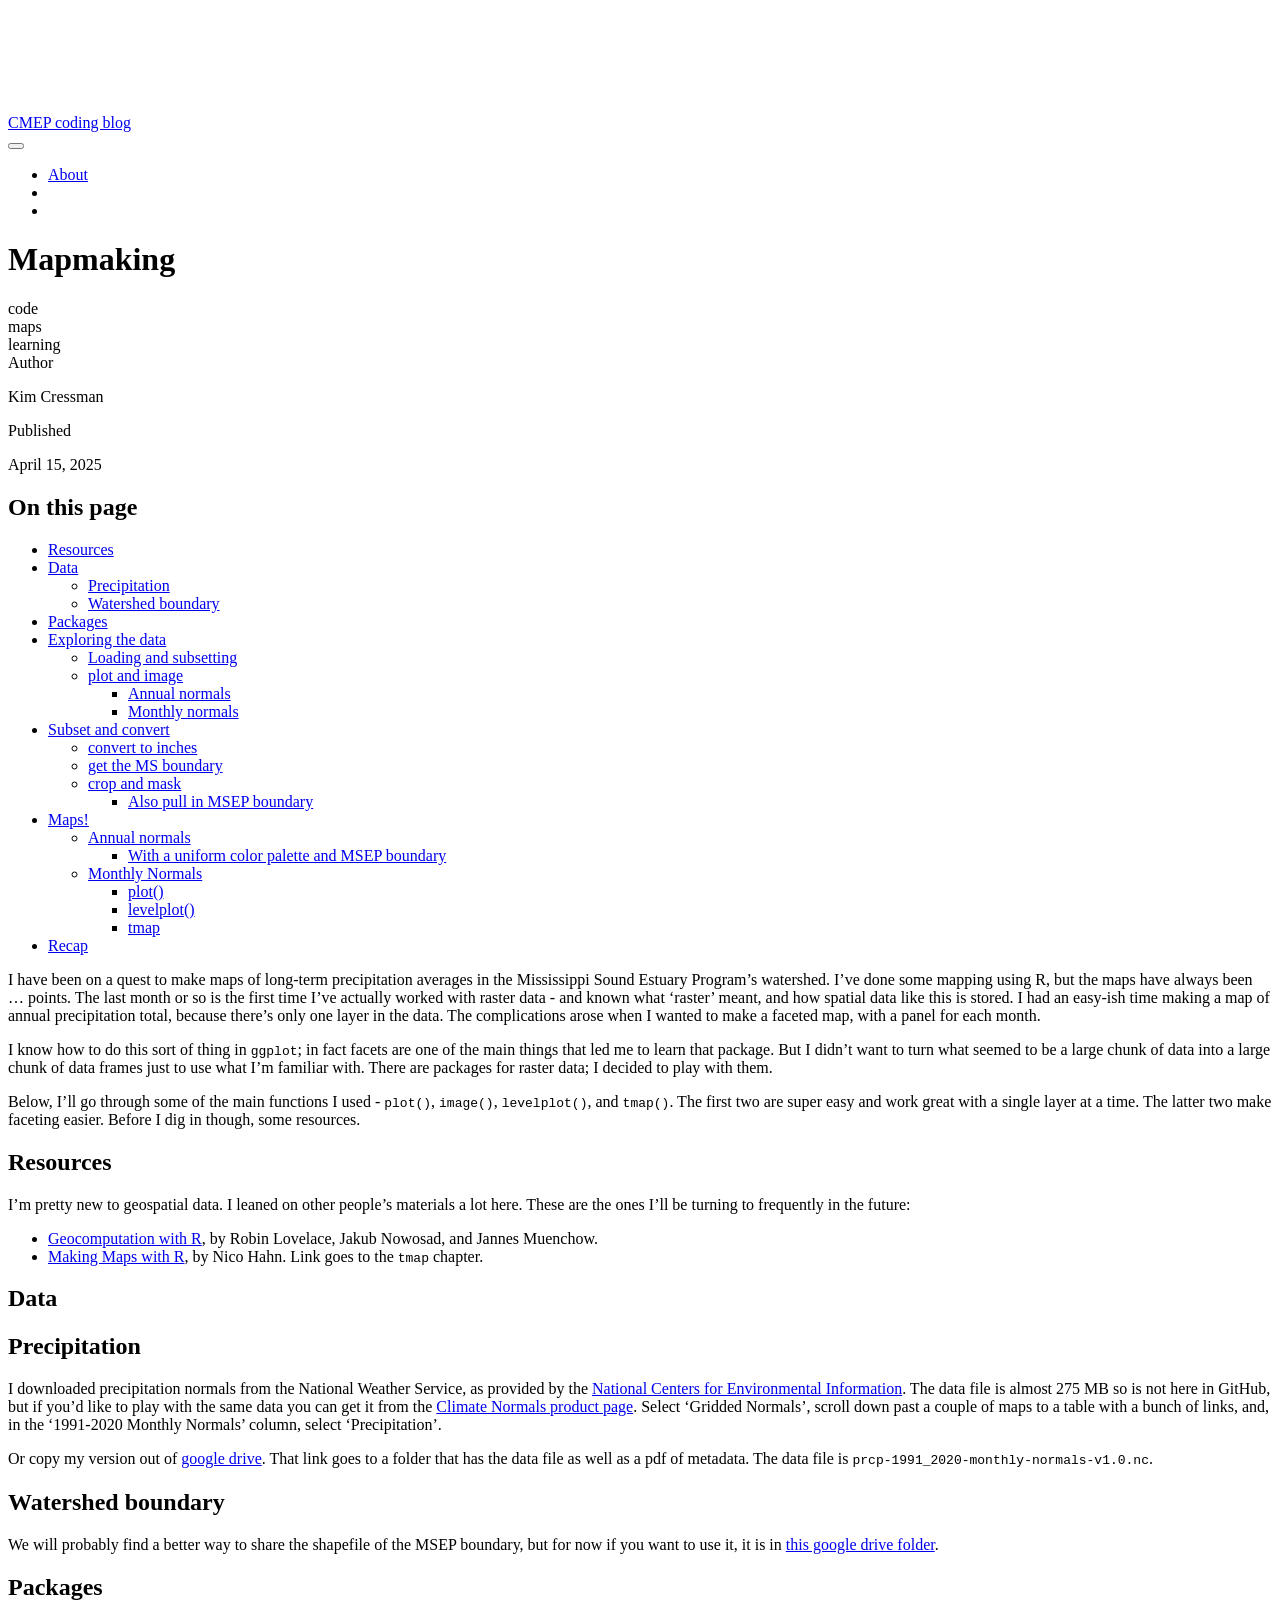
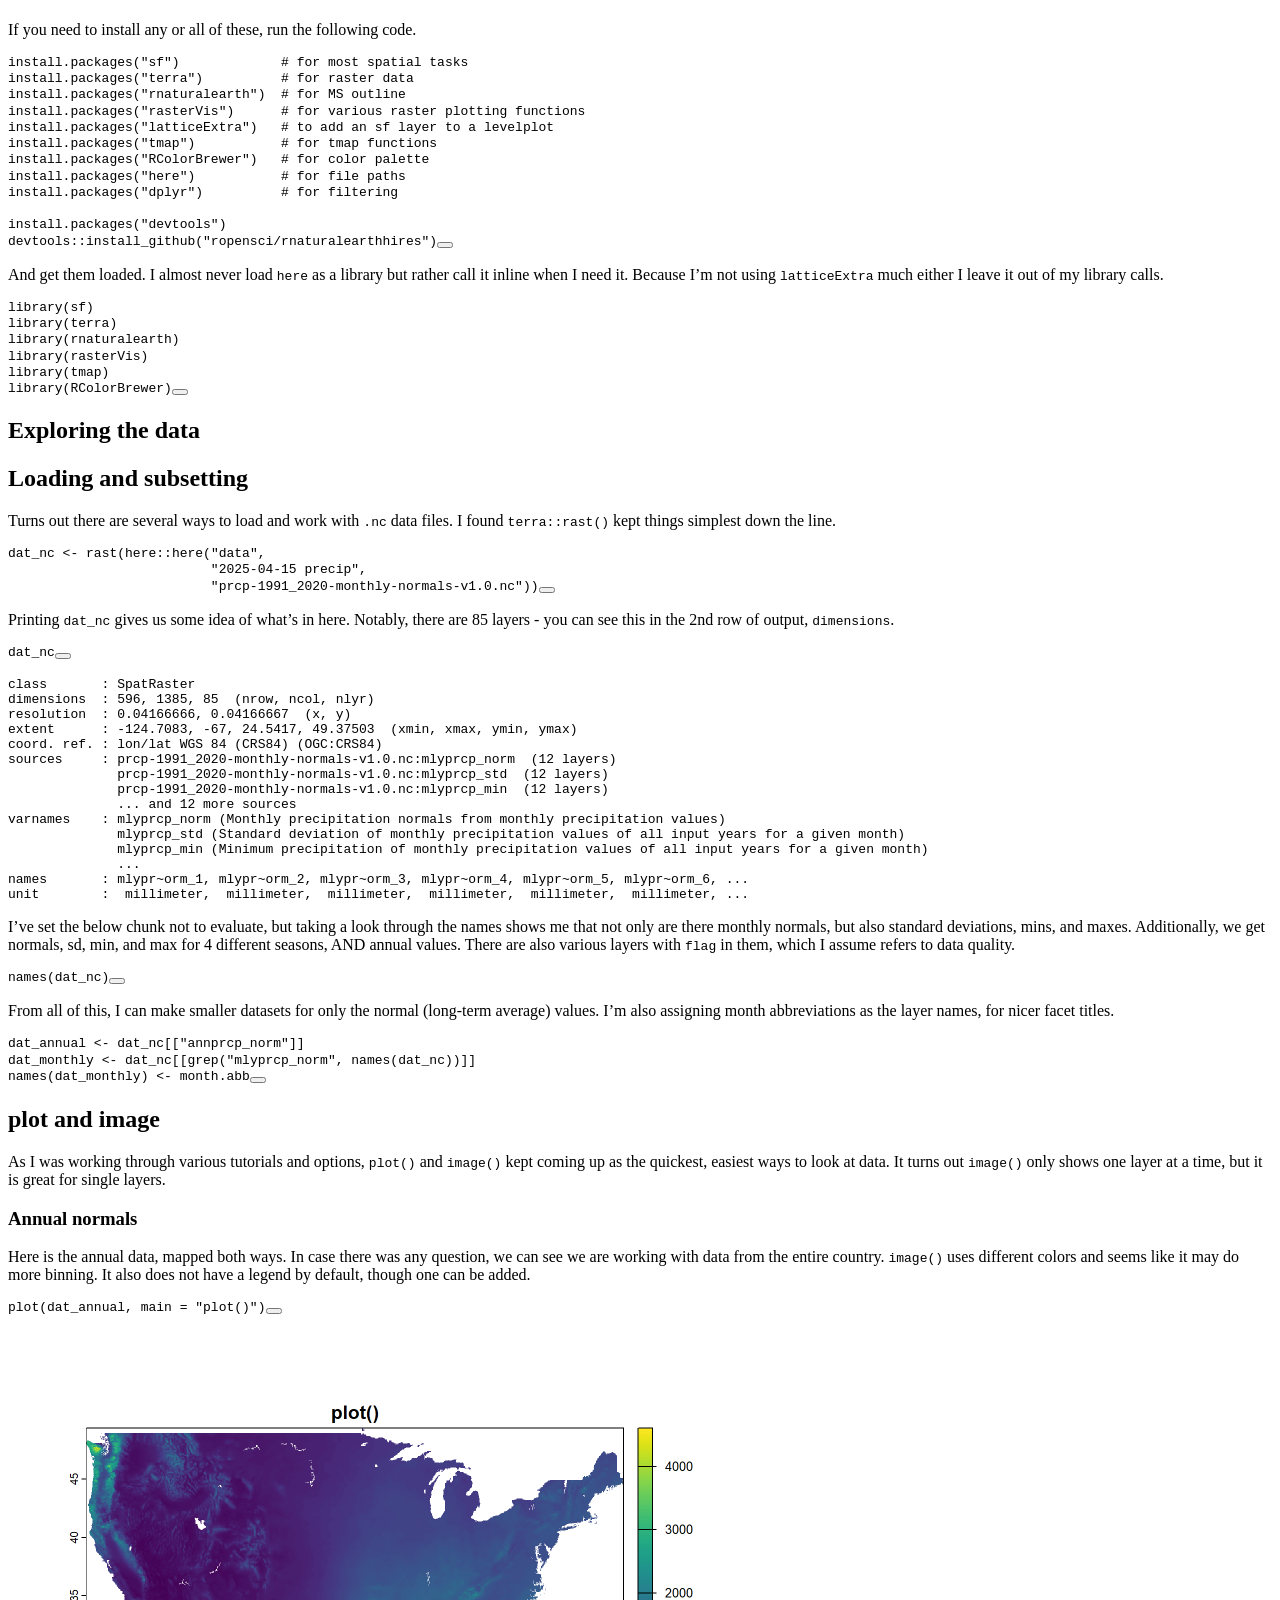
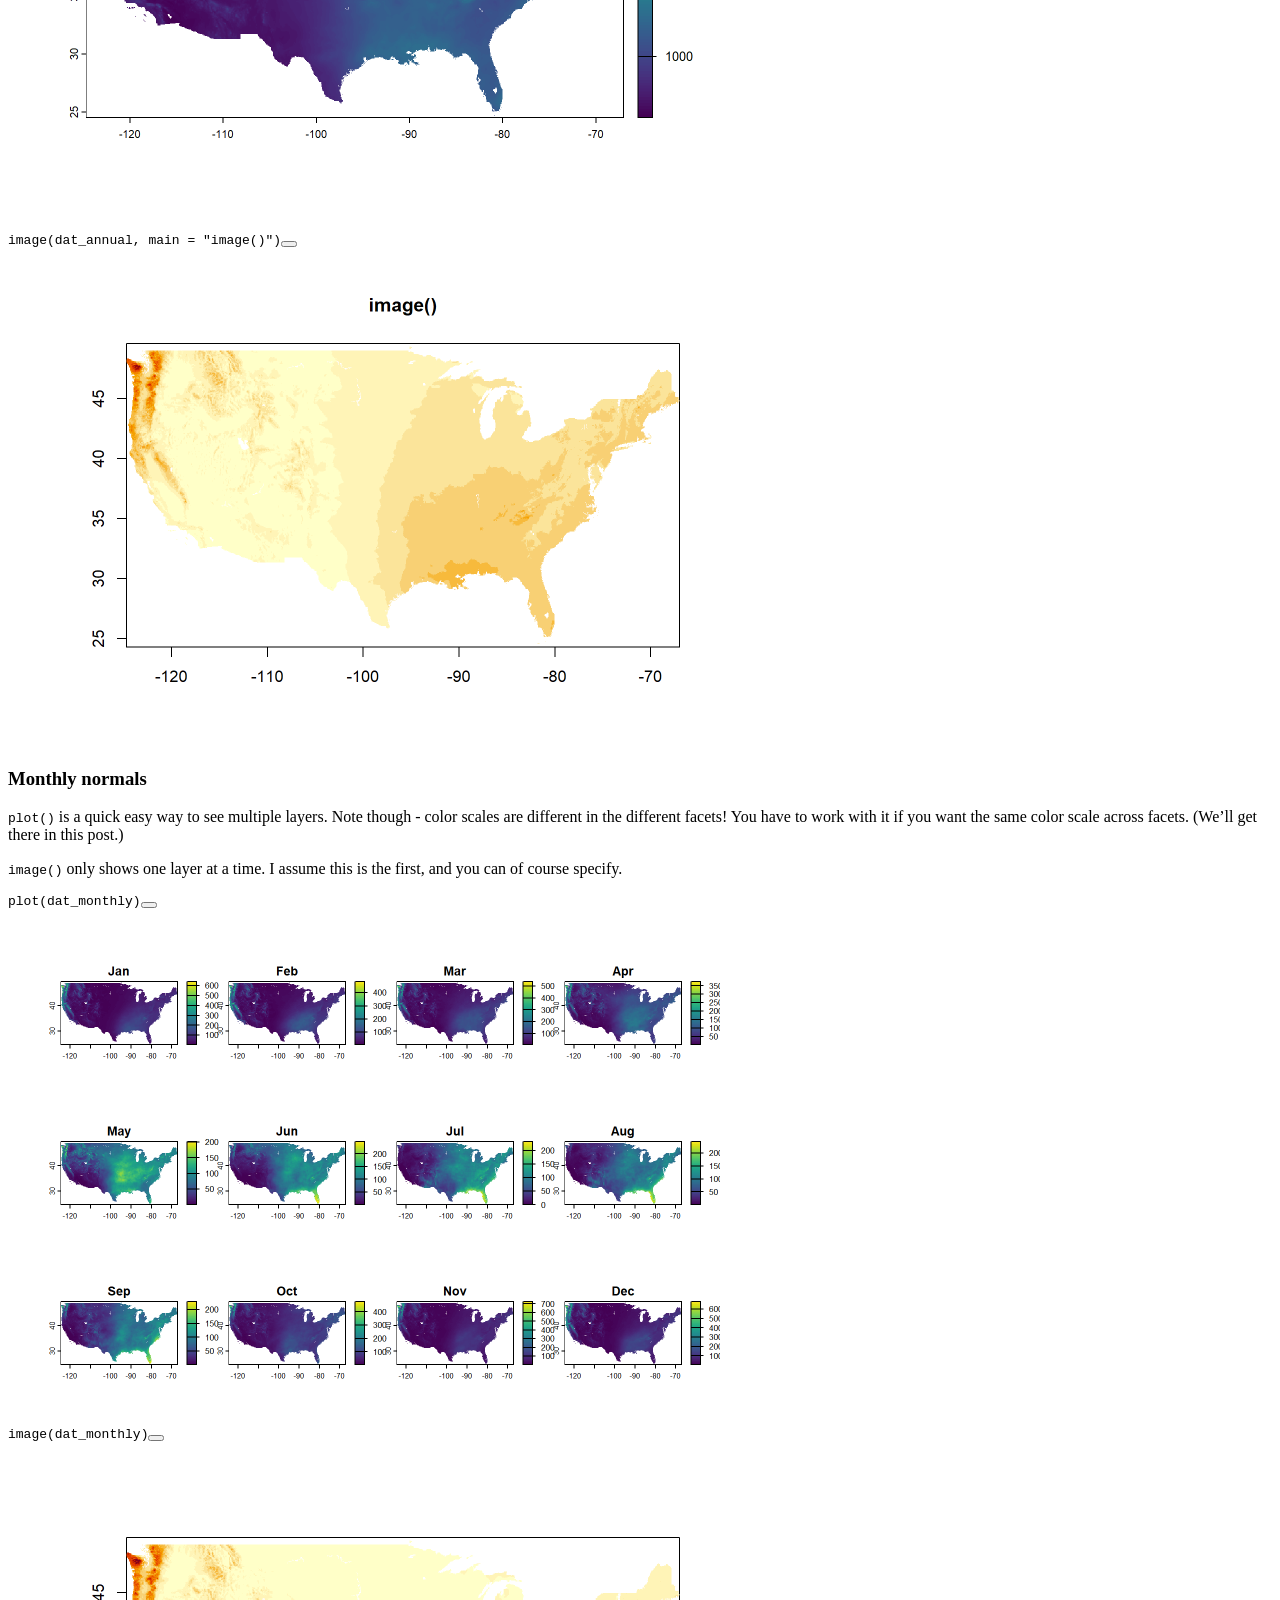
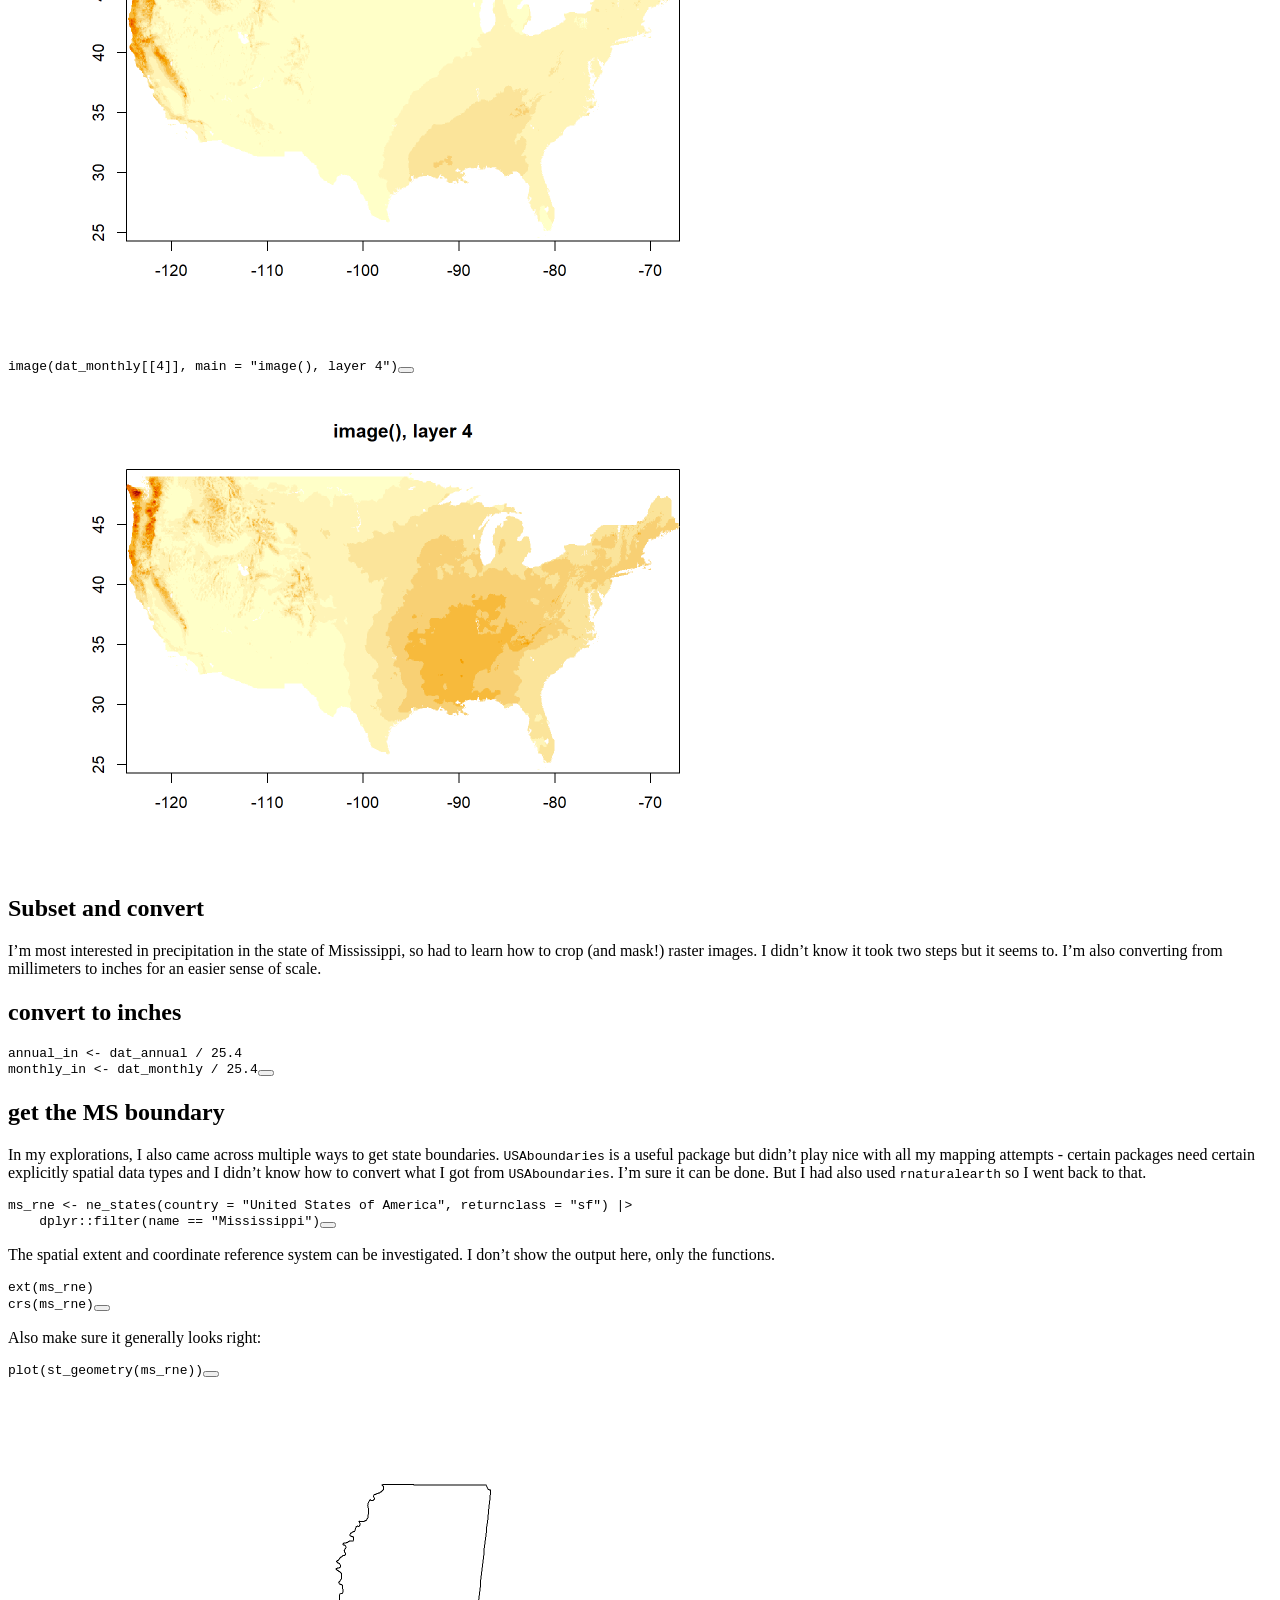
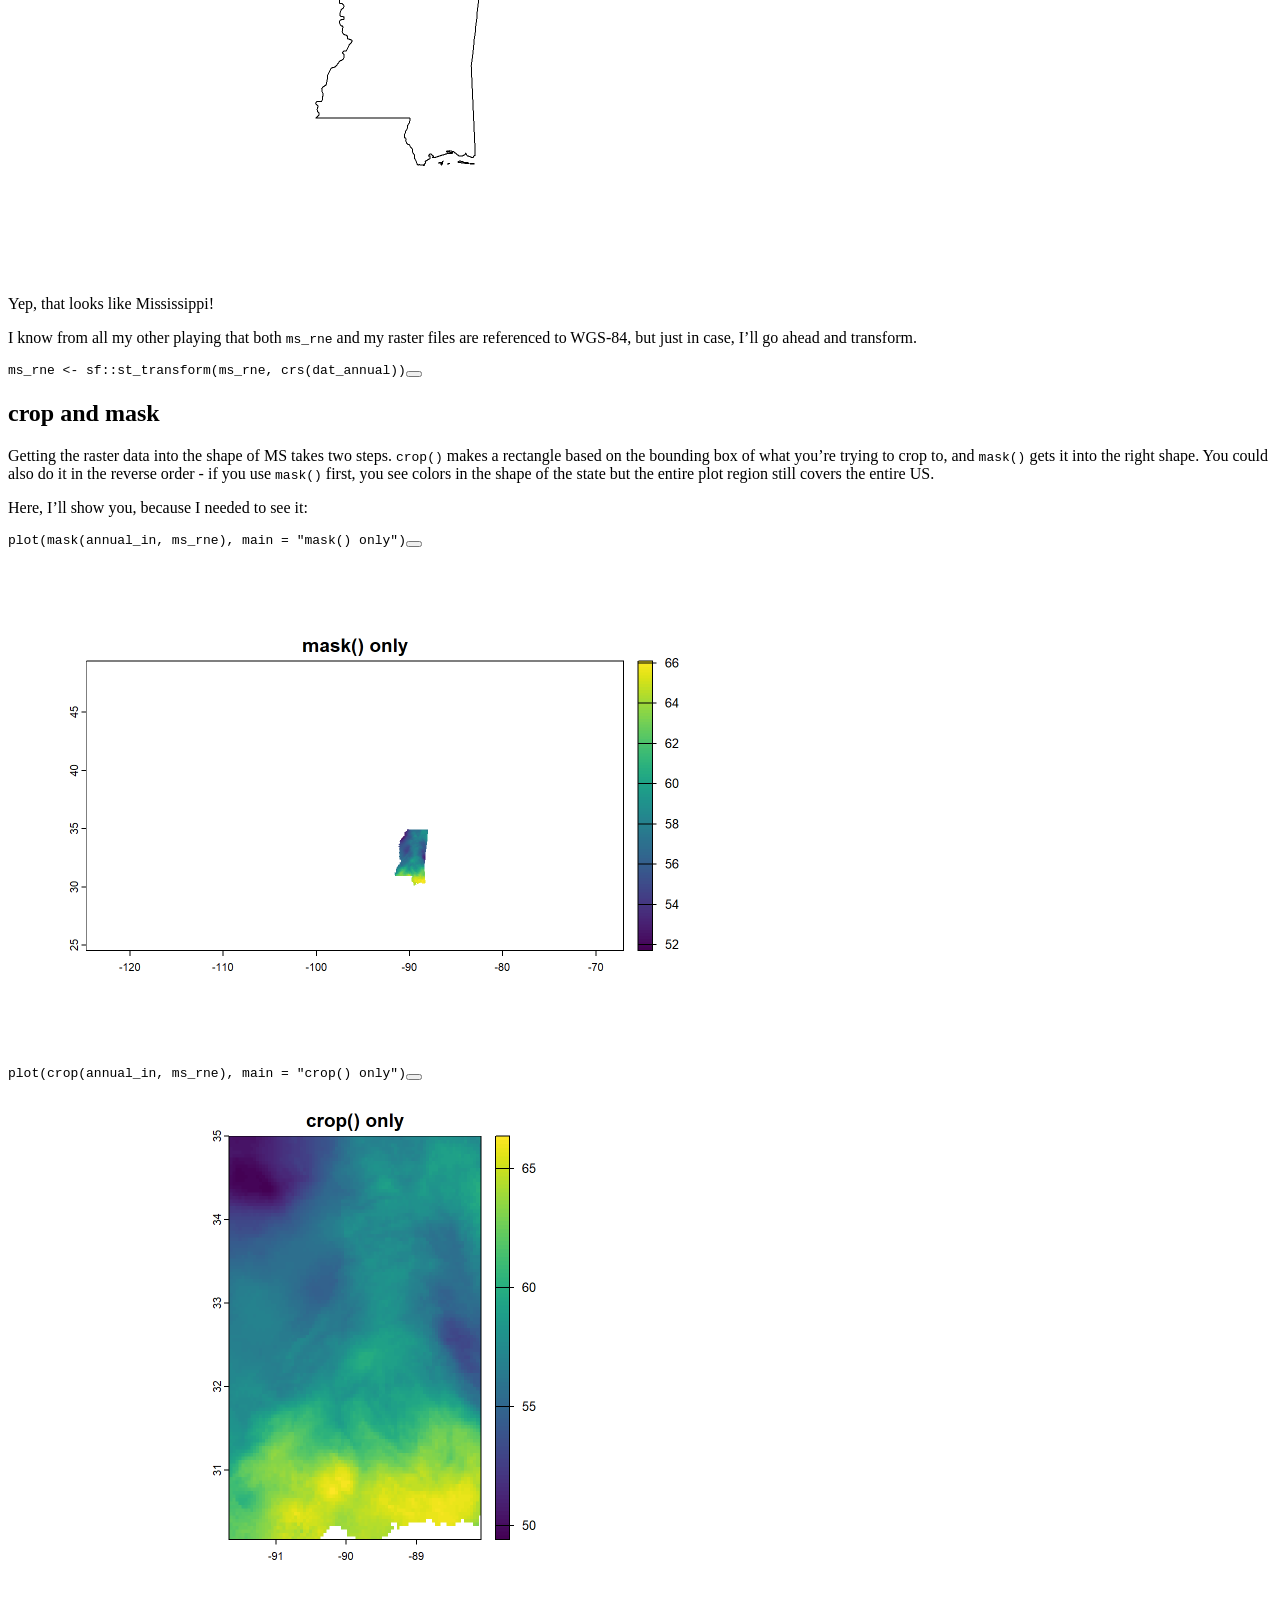
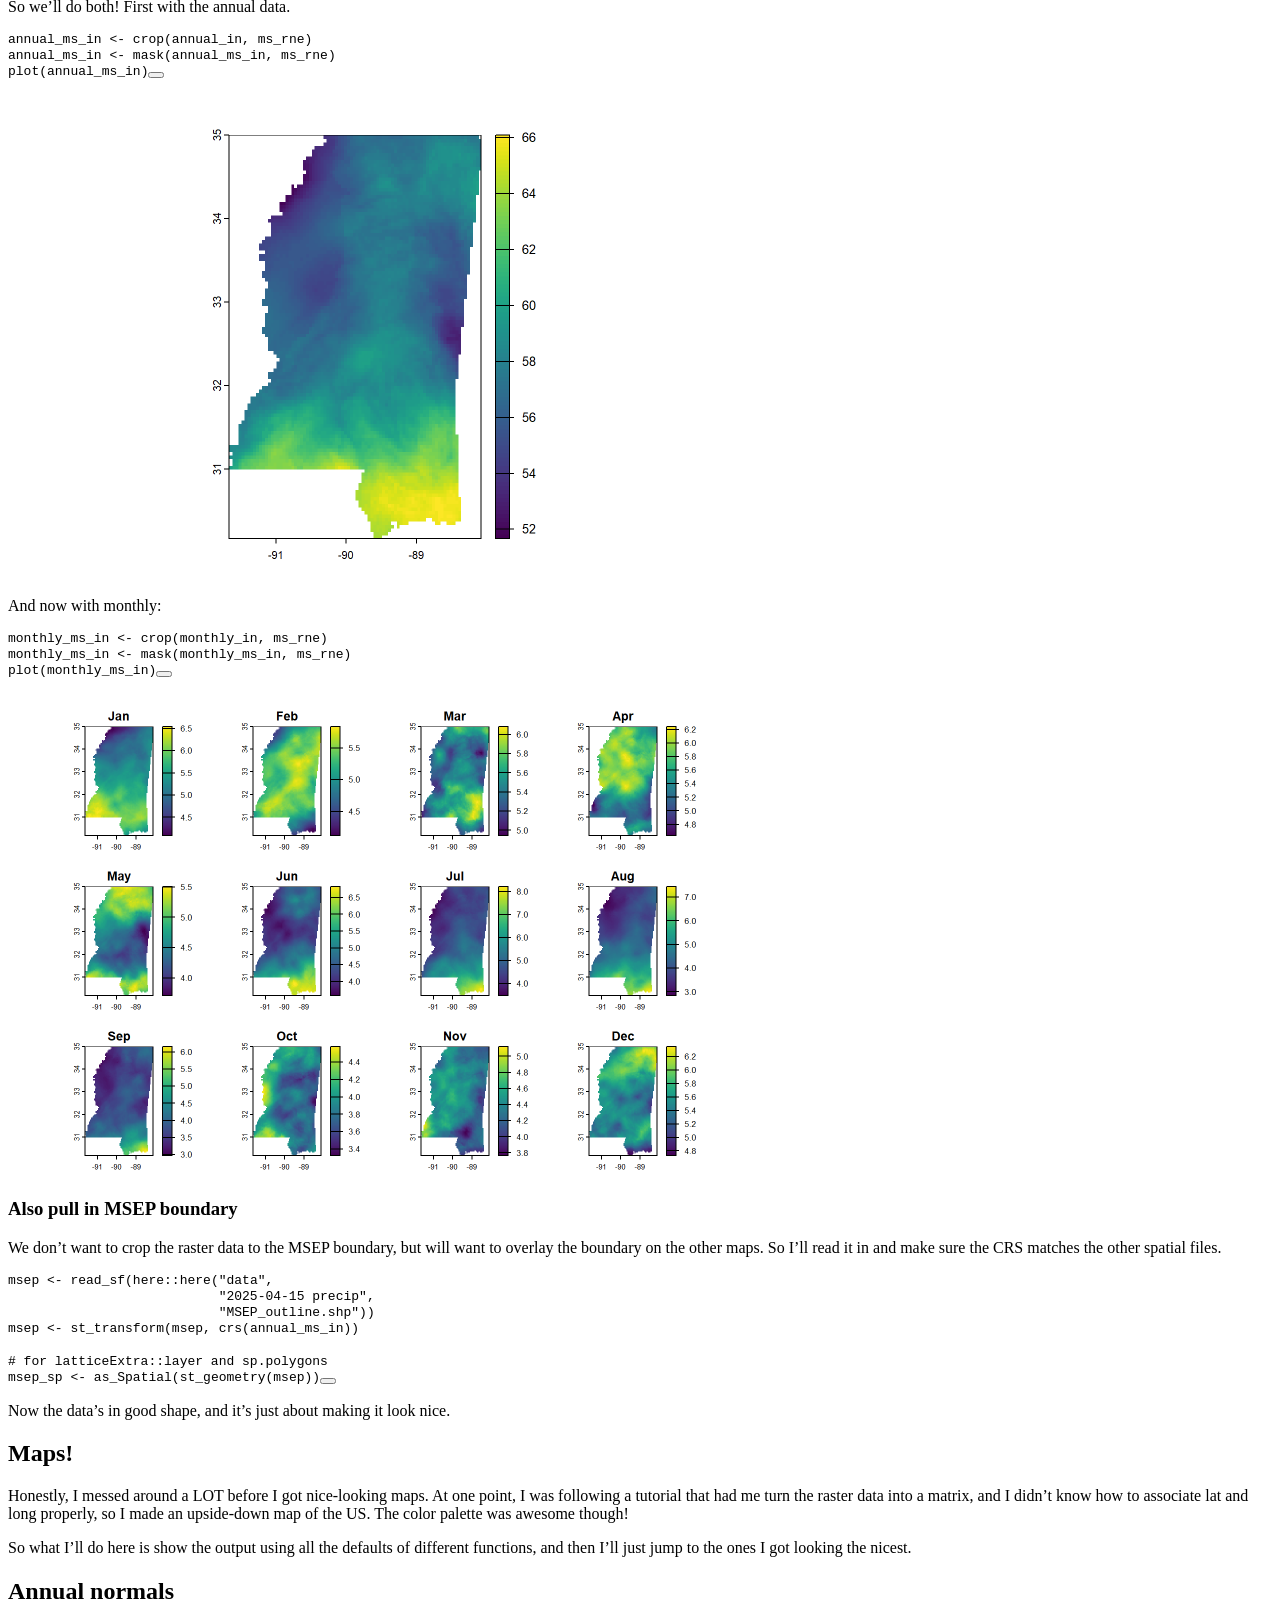
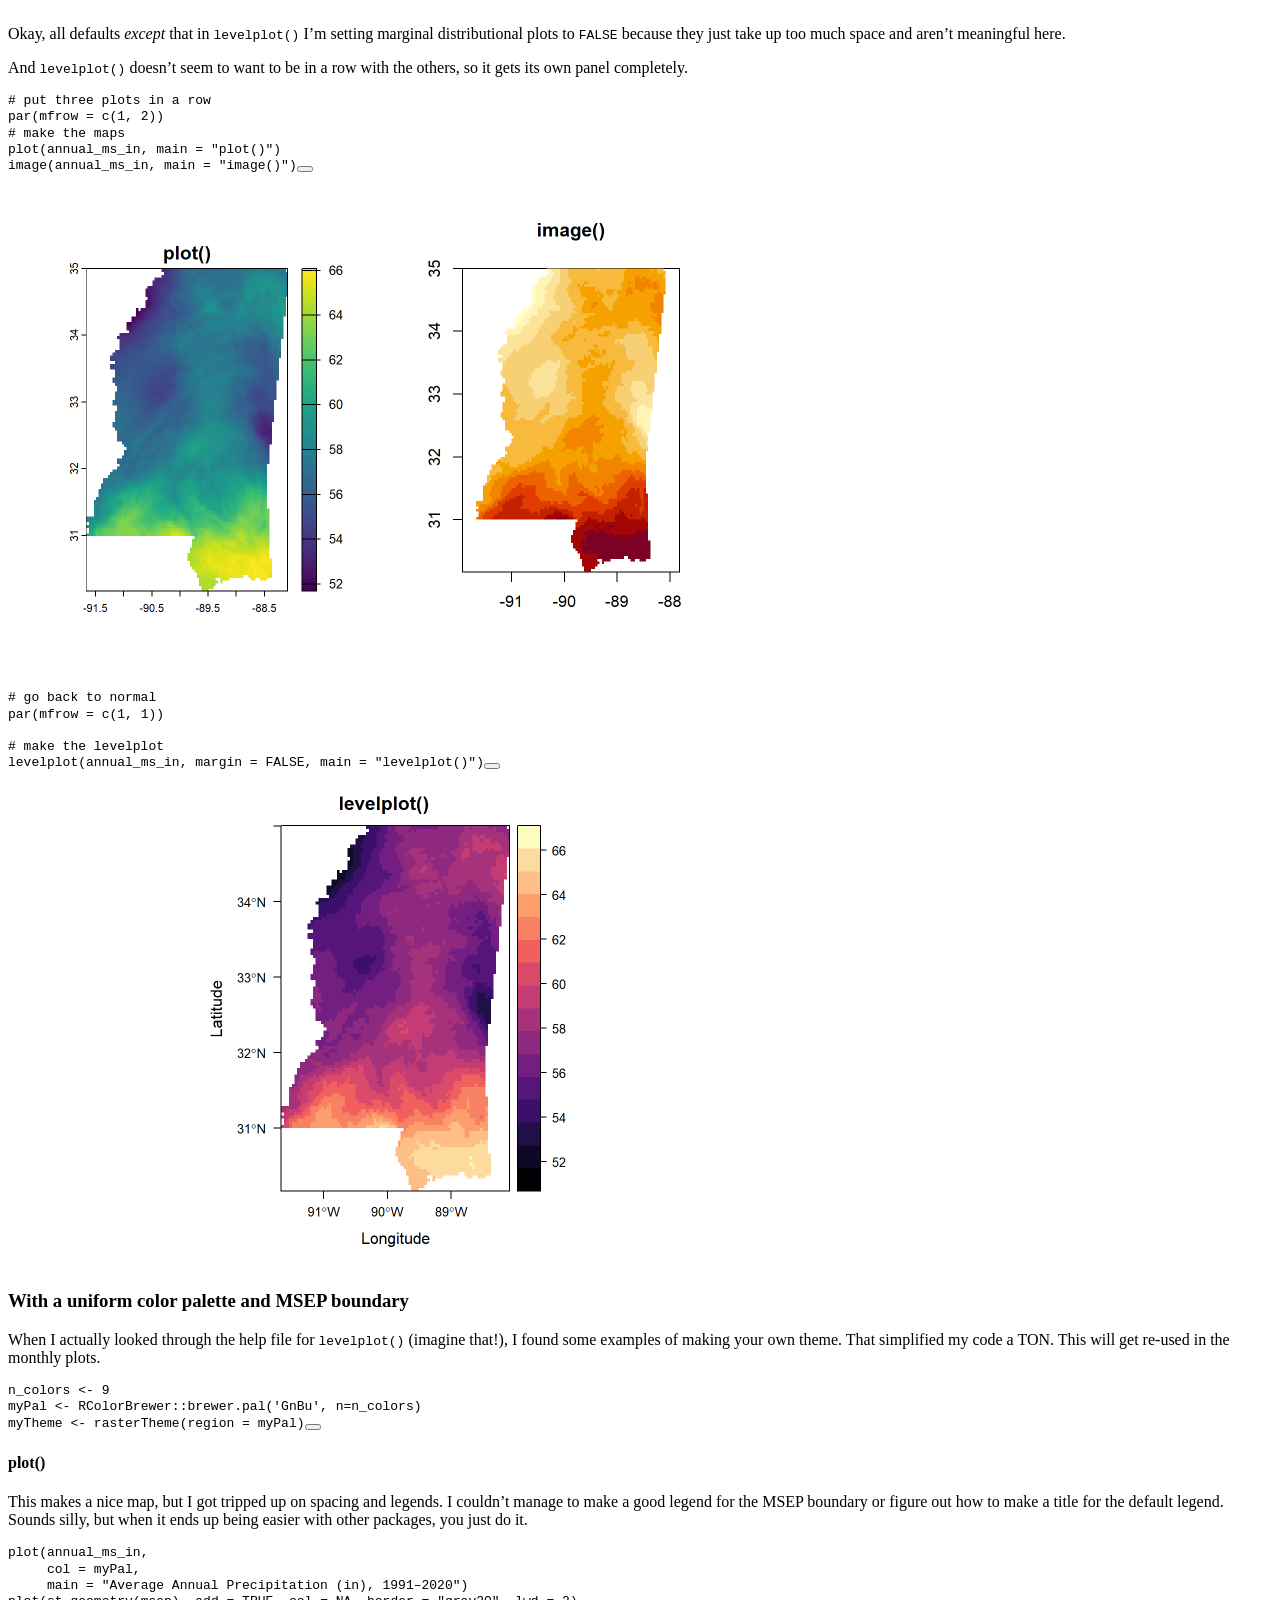
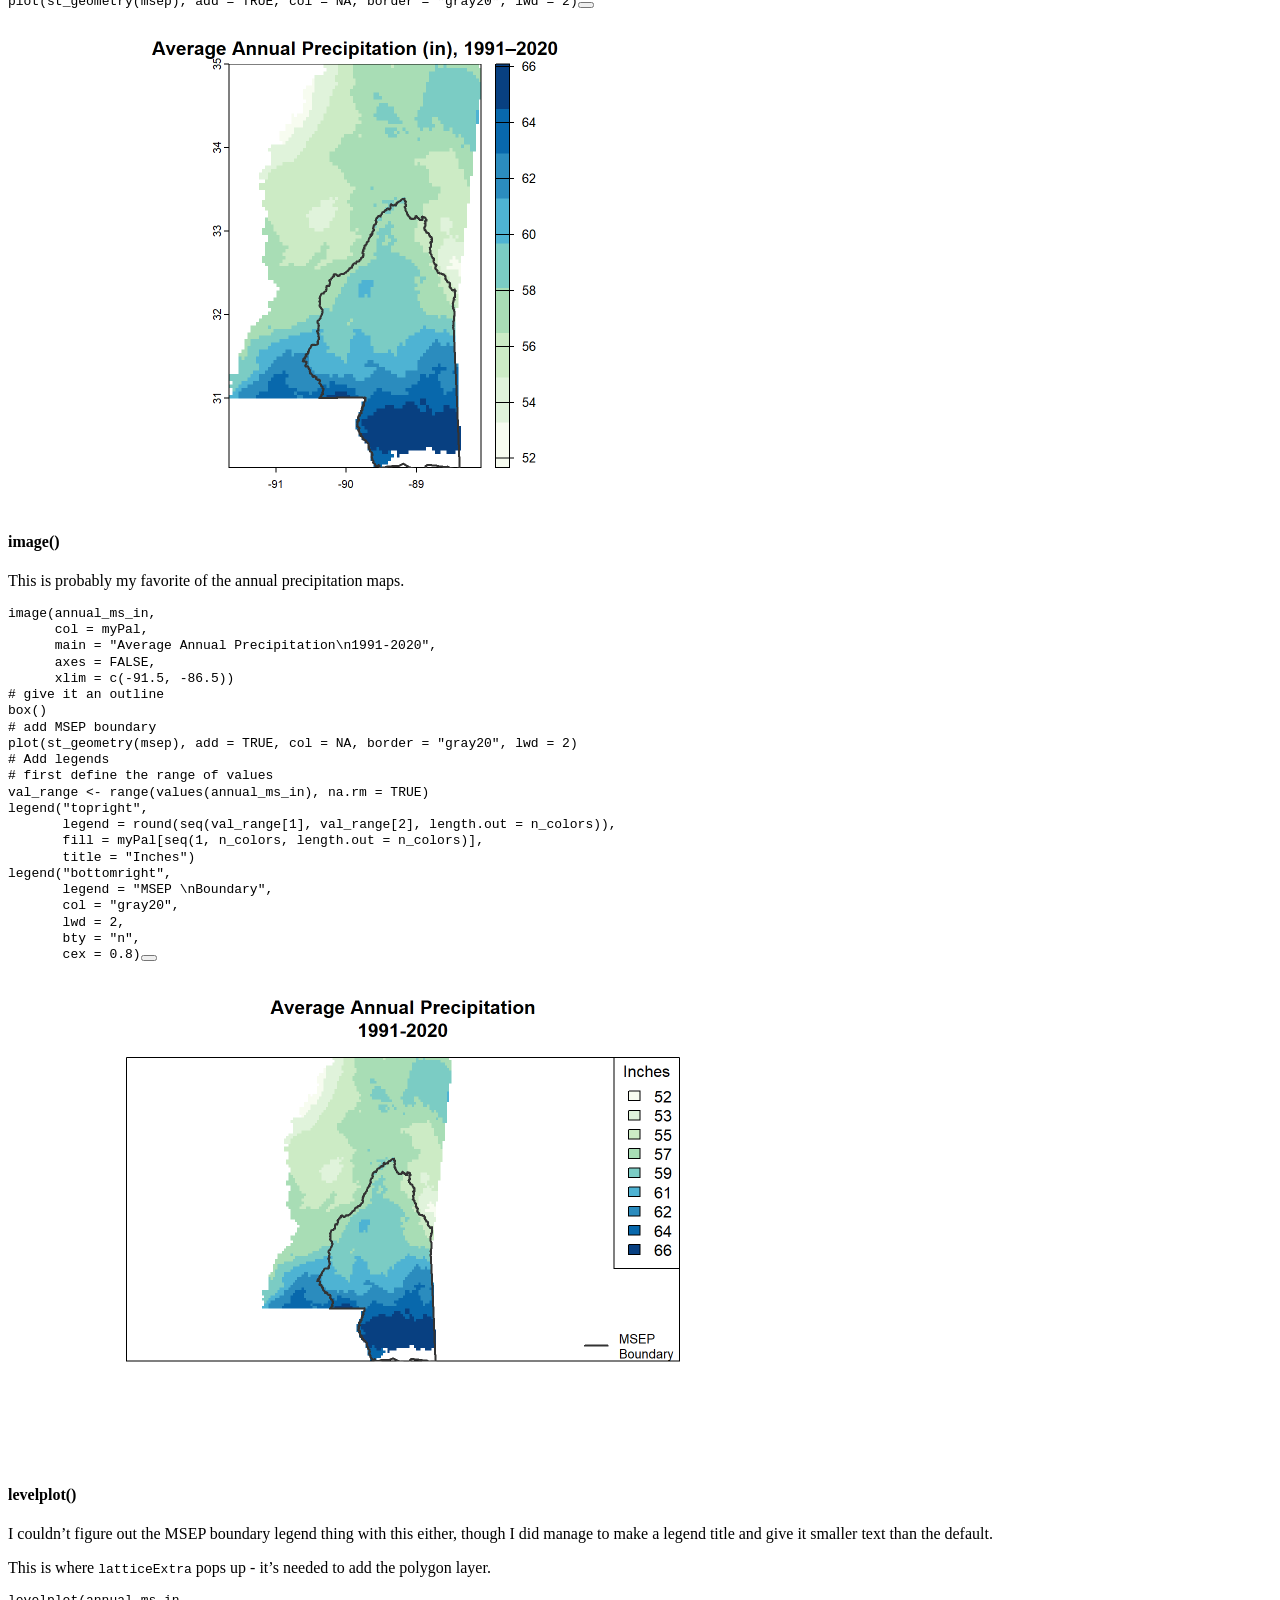
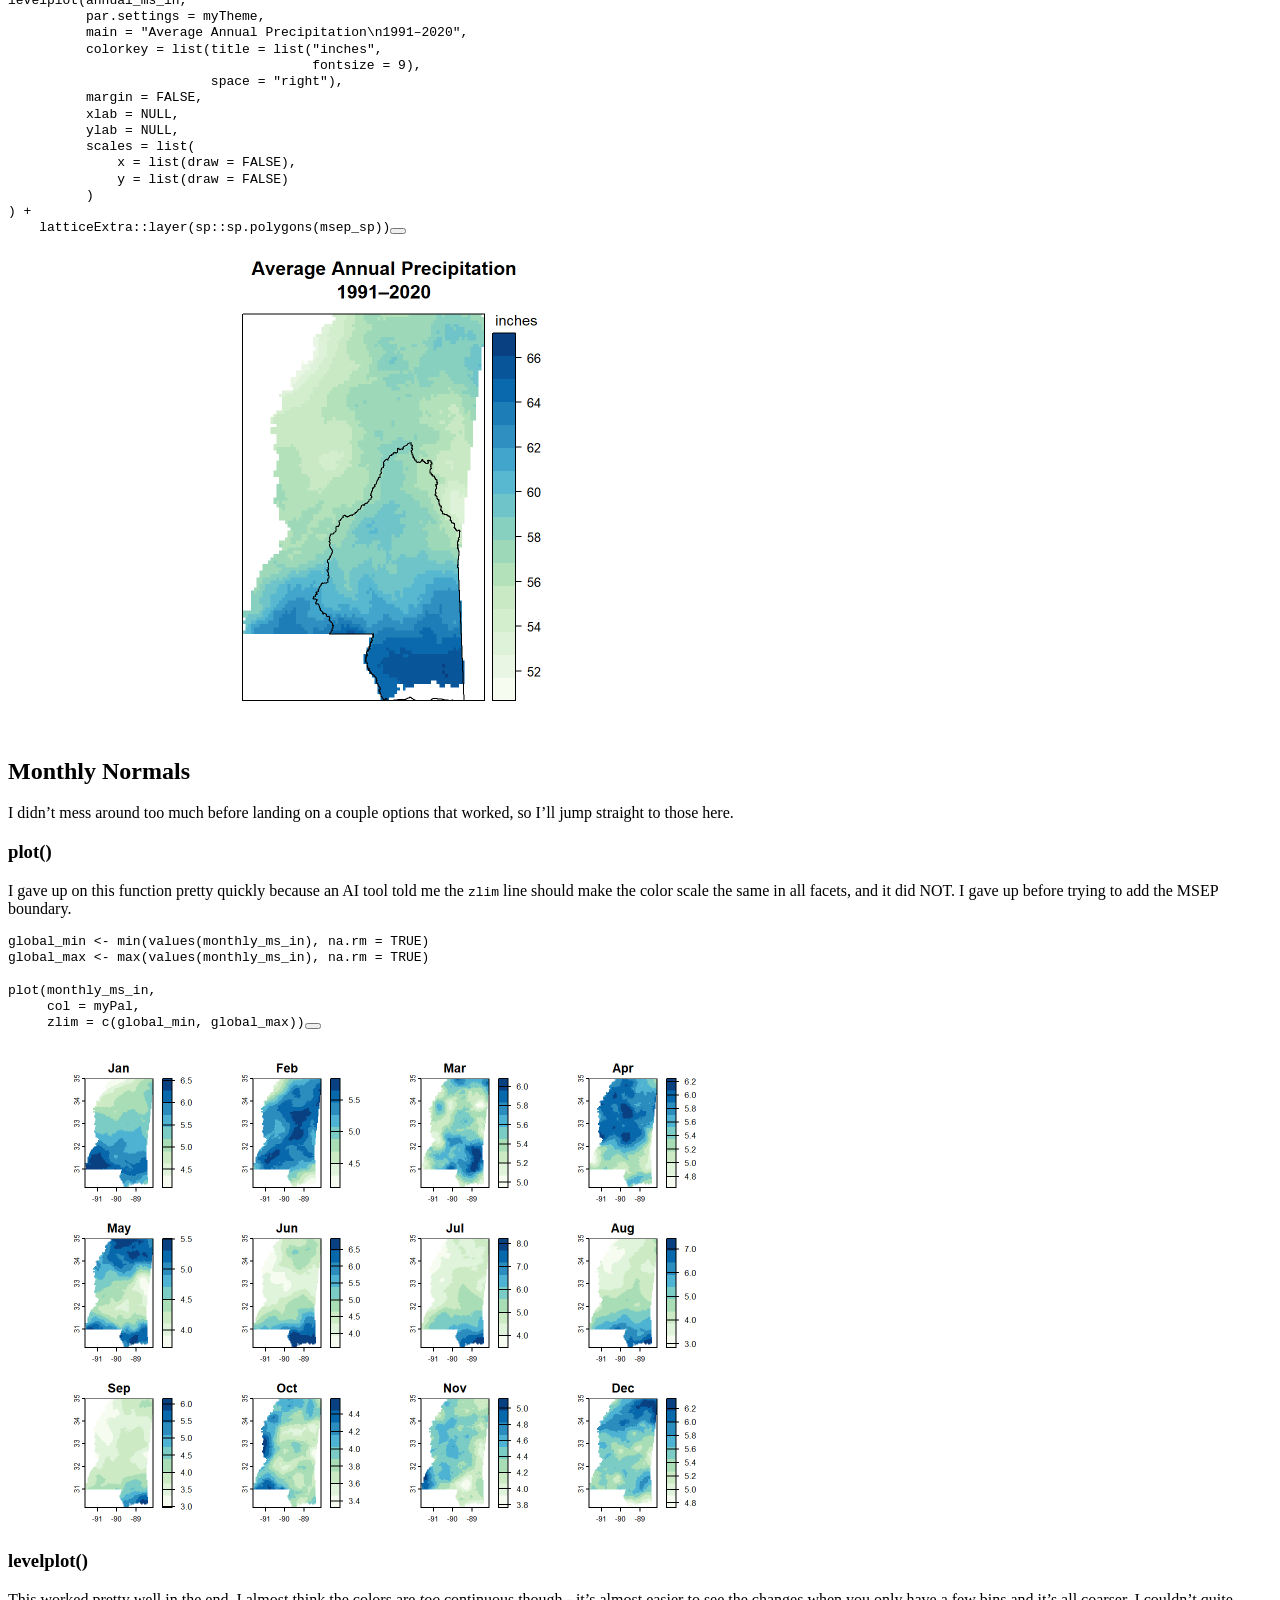
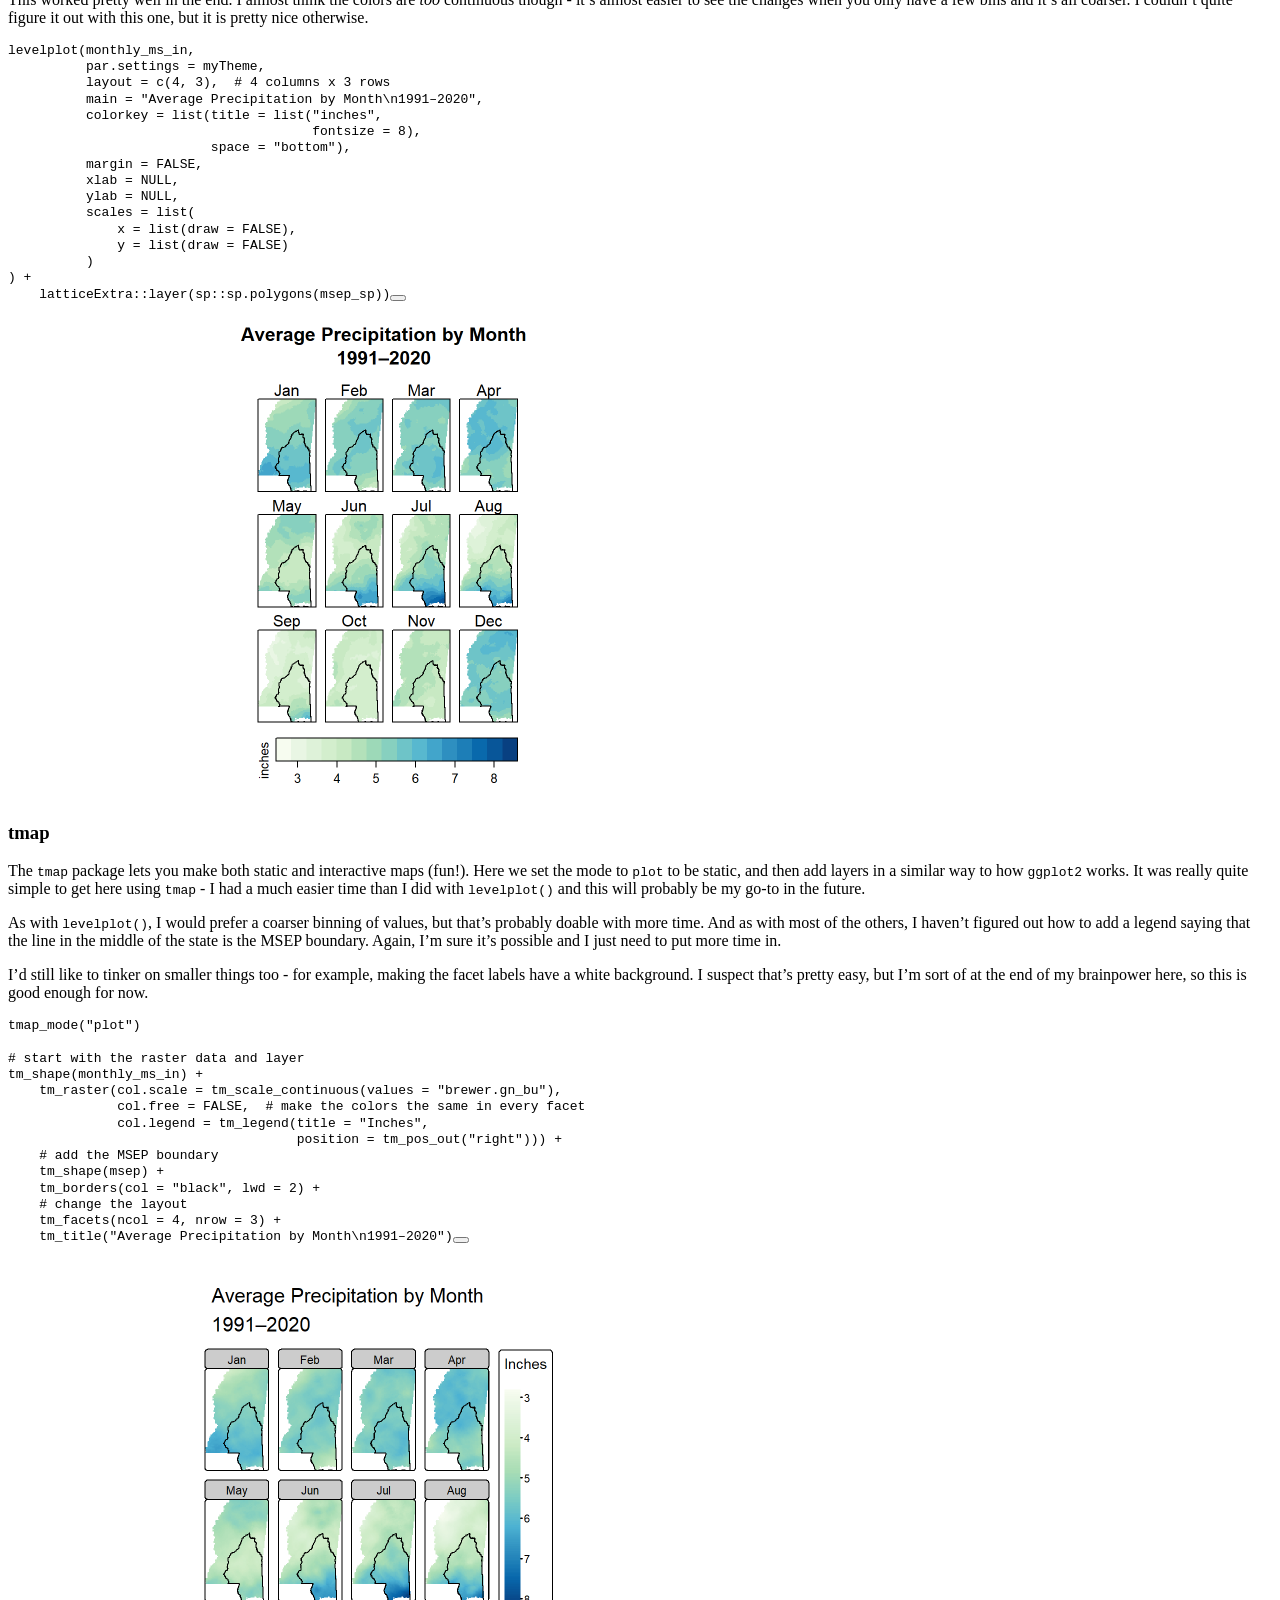
==== docs/posts/2025-04-15 Maps/index.html @ 6ec5f8e2 "Mapmaking post many files" ====
<!DOCTYPE html>
<html xmlns="http://www.w3.org/1999/xhtml" lang="en" xml:lang="en"><head>

<meta charset="utf-8">
<meta name="generator" content="quarto-1.5.57">

<meta name="viewport" content="width=device-width, initial-scale=1.0, user-scalable=yes">

<meta name="author" content="Kim Cressman">
<meta name="dcterms.date" content="2025-04-15">

<title>Mapmaking – CMEP coding blog</title>
<style>
code{white-space: pre-wrap;}
span.smallcaps{font-variant: small-caps;}
div.columns{display: flex; gap: min(4vw, 1.5em);}
div.column{flex: auto; overflow-x: auto;}
div.hanging-indent{margin-left: 1.5em; text-indent: -1.5em;}
ul.task-list{list-style: none;}
ul.task-list li input[type="checkbox"] {
  width: 0.8em;
  margin: 0 0.8em 0.2em -1em; /* quarto-specific, see https://github.com/quarto-dev/quarto-cli/issues/4556 */ 
  vertical-align: middle;
}
/* CSS for syntax highlighting */
pre > code.sourceCode { white-space: pre; position: relative; }
pre > code.sourceCode > span { line-height: 1.25; }
pre > code.sourceCode > span:empty { height: 1.2em; }
.sourceCode { overflow: visible; }
code.sourceCode > span { color: inherit; text-decoration: inherit; }
div.sourceCode { margin: 1em 0; }
pre.sourceCode { margin: 0; }
@media screen {
div.sourceCode { overflow: auto; }
}
@media print {
pre > code.sourceCode { white-space: pre-wrap; }
pre > code.sourceCode > span { display: inline-block; text-indent: -5em; padding-left: 5em; }
}
pre.numberSource code
  { counter-reset: source-line 0; }
pre.numberSource code > span
  { position: relative; left: -4em; counter-increment: source-line; }
pre.numberSource code > span > a:first-child::before
  { content: counter(source-line);
    position: relative; left: -1em; text-align: right; vertical-align: baseline;
    border: none; display: inline-block;
    -webkit-touch-callout: none; -webkit-user-select: none;
    -khtml-user-select: none; -moz-user-select: none;
    -ms-user-select: none; user-select: none;
    padding: 0 4px; width: 4em;
  }
pre.numberSource { margin-left: 3em;  padding-left: 4px; }
div.sourceCode
  {   }
@media screen {
pre > code.sourceCode > span > a:first-child::before { text-decoration: underline; }
}
</style>


<script src="../../site_libs/quarto-nav/quarto-nav.js"></script>
<script src="../../site_libs/quarto-nav/headroom.min.js"></script>
<script src="../../site_libs/clipboard/clipboard.min.js"></script>
<script src="../../site_libs/quarto-search/autocomplete.umd.js"></script>
<script src="../../site_libs/quarto-search/fuse.min.js"></script>
<script src="../../site_libs/quarto-search/quarto-search.js"></script>
<meta name="quarto:offset" content="../../">
<script src="../../site_libs/quarto-html/quarto.js"></script>
<script src="../../site_libs/quarto-html/popper.min.js"></script>
<script src="../../site_libs/quarto-html/tippy.umd.min.js"></script>
<script src="../../site_libs/quarto-html/anchor.min.js"></script>
<link href="../../site_libs/quarto-html/tippy.css" rel="stylesheet">
<link href="../../site_libs/quarto-html/quarto-syntax-highlighting.css" rel="stylesheet" id="quarto-text-highlighting-styles">
<script src="../../site_libs/bootstrap/bootstrap.min.js"></script>
<link href="../../site_libs/bootstrap/bootstrap-icons.css" rel="stylesheet">
<link href="../../site_libs/bootstrap/bootstrap.min.css" rel="stylesheet" id="quarto-bootstrap" data-mode="light">
<script id="quarto-search-options" type="application/json">{
  "location": "navbar",
  "copy-button": false,
  "collapse-after": 3,
  "panel-placement": "end",
  "type": "overlay",
  "limit": 50,
  "keyboard-shortcut": [
    "f",
    "/",
    "s"
  ],
  "show-item-context": false,
  "language": {
    "search-no-results-text": "No results",
    "search-matching-documents-text": "matching documents",
    "search-copy-link-title": "Copy link to search",
    "search-hide-matches-text": "Hide additional matches",
    "search-more-match-text": "more match in this document",
    "search-more-matches-text": "more matches in this document",
    "search-clear-button-title": "Clear",
    "search-text-placeholder": "",
    "search-detached-cancel-button-title": "Cancel",
    "search-submit-button-title": "Submit",
    "search-label": "Search"
  }
}</script>


<link rel="stylesheet" href="../../styles.css">
</head>

<body class="nav-fixed">

<div id="quarto-search-results"></div>
  <header id="quarto-header" class="headroom fixed-top quarto-banner">
    <nav class="navbar navbar-expand-lg " data-bs-theme="dark">
      <div class="navbar-container container-fluid">
      <div class="navbar-brand-container mx-auto">
    <a class="navbar-brand" href="../../index.html">
    <span class="navbar-title">CMEP coding blog</span>
    </a>
  </div>
            <div id="quarto-search" class="" title="Search"></div>
          <button class="navbar-toggler" type="button" data-bs-toggle="collapse" data-bs-target="#navbarCollapse" aria-controls="navbarCollapse" role="menu" aria-expanded="false" aria-label="Toggle navigation" onclick="if (window.quartoToggleHeadroom) { window.quartoToggleHeadroom(); }">
  <span class="navbar-toggler-icon"></span>
</button>
          <div class="collapse navbar-collapse" id="navbarCollapse">
            <ul class="navbar-nav navbar-nav-scroll ms-auto">
  <li class="nav-item">
    <a class="nav-link" href="../../about.html"> 
<span class="menu-text">About</span></a>
  </li>  
  <li class="nav-item compact">
    <a class="nav-link" href="https://github.com/cmep-ms"> <i class="bi bi-github" role="img">
</i> 
<span class="menu-text"></span></a>
  </li>  
  <li class="nav-item compact">
    <a class="nav-link" href="http://extension.msstate.edu/crec-coastal-marine-ext-program"> <i class="bi bi-link-45deg" role="img">
</i> 
<span class="menu-text"></span></a>
  </li>  
</ul>
          </div> <!-- /navcollapse -->
            <div class="quarto-navbar-tools">
</div>
      </div> <!-- /container-fluid -->
    </nav>
</header>
<!-- content -->
<header id="title-block-header" class="quarto-title-block default page-columns page-full">
  <div class="quarto-title-banner page-columns page-full">
    <div class="quarto-title column-body">
      <h1 class="title">Mapmaking</h1>
                                <div class="quarto-categories">
                <div class="quarto-category">code</div>
                <div class="quarto-category">maps</div>
                <div class="quarto-category">learning</div>
              </div>
                  </div>
  </div>
    
  
  <div class="quarto-title-meta">

      <div>
      <div class="quarto-title-meta-heading">Author</div>
      <div class="quarto-title-meta-contents">
               <p>Kim Cressman </p>
            </div>
    </div>
      
      <div>
      <div class="quarto-title-meta-heading">Published</div>
      <div class="quarto-title-meta-contents">
        <p class="date">April 15, 2025</p>
      </div>
    </div>
    
      
    </div>
    
  
  </header><div id="quarto-content" class="quarto-container page-columns page-rows-contents page-layout-article page-navbar">
<!-- sidebar -->
<!-- margin-sidebar -->
    <div id="quarto-margin-sidebar" class="sidebar margin-sidebar">
        <nav id="TOC" role="doc-toc" class="toc-active">
    <h2 id="toc-title">On this page</h2>
   
  <ul>
  <li><a href="#resources" id="toc-resources" class="nav-link active" data-scroll-target="#resources">Resources</a></li>
  <li><a href="#data" id="toc-data" class="nav-link" data-scroll-target="#data">Data</a>
  <ul class="collapse">
  <li><a href="#precipitation" id="toc-precipitation" class="nav-link" data-scroll-target="#precipitation">Precipitation</a></li>
  <li><a href="#watershed-boundary" id="toc-watershed-boundary" class="nav-link" data-scroll-target="#watershed-boundary">Watershed boundary</a></li>
  </ul></li>
  <li><a href="#packages" id="toc-packages" class="nav-link" data-scroll-target="#packages">Packages</a></li>
  <li><a href="#exploring-the-data" id="toc-exploring-the-data" class="nav-link" data-scroll-target="#exploring-the-data">Exploring the data</a>
  <ul class="collapse">
  <li><a href="#loading-and-subsetting" id="toc-loading-and-subsetting" class="nav-link" data-scroll-target="#loading-and-subsetting">Loading and subsetting</a></li>
  <li><a href="#plot-and-image" id="toc-plot-and-image" class="nav-link" data-scroll-target="#plot-and-image">plot and image</a>
  <ul class="collapse">
  <li><a href="#annual-normals" id="toc-annual-normals" class="nav-link" data-scroll-target="#annual-normals">Annual normals</a></li>
  <li><a href="#monthly-normals" id="toc-monthly-normals" class="nav-link" data-scroll-target="#monthly-normals">Monthly normals</a></li>
  </ul></li>
  </ul></li>
  <li><a href="#subset-and-convert" id="toc-subset-and-convert" class="nav-link" data-scroll-target="#subset-and-convert">Subset and convert</a>
  <ul class="collapse">
  <li><a href="#convert-to-inches" id="toc-convert-to-inches" class="nav-link" data-scroll-target="#convert-to-inches">convert to inches</a></li>
  <li><a href="#get-the-ms-boundary" id="toc-get-the-ms-boundary" class="nav-link" data-scroll-target="#get-the-ms-boundary">get the MS boundary</a></li>
  <li><a href="#crop-and-mask" id="toc-crop-and-mask" class="nav-link" data-scroll-target="#crop-and-mask">crop and mask</a>
  <ul class="collapse">
  <li><a href="#also-pull-in-msep-boundary" id="toc-also-pull-in-msep-boundary" class="nav-link" data-scroll-target="#also-pull-in-msep-boundary">Also pull in MSEP boundary</a></li>
  </ul></li>
  </ul></li>
  <li><a href="#maps" id="toc-maps" class="nav-link" data-scroll-target="#maps">Maps!</a>
  <ul class="collapse">
  <li><a href="#annual-normals-1" id="toc-annual-normals-1" class="nav-link" data-scroll-target="#annual-normals-1">Annual normals</a>
  <ul class="collapse">
  <li><a href="#with-a-uniform-color-palette-and-msep-boundary" id="toc-with-a-uniform-color-palette-and-msep-boundary" class="nav-link" data-scroll-target="#with-a-uniform-color-palette-and-msep-boundary">With a uniform color palette and MSEP boundary</a></li>
  </ul></li>
  <li><a href="#monthly-normals-1" id="toc-monthly-normals-1" class="nav-link" data-scroll-target="#monthly-normals-1">Monthly Normals</a>
  <ul class="collapse">
  <li><a href="#plot-1" id="toc-plot-1" class="nav-link" data-scroll-target="#plot-1">plot()</a></li>
  <li><a href="#levelplot-1" id="toc-levelplot-1" class="nav-link" data-scroll-target="#levelplot-1">levelplot()</a></li>
  <li><a href="#tmap" id="toc-tmap" class="nav-link" data-scroll-target="#tmap">tmap</a></li>
  </ul></li>
  </ul></li>
  <li><a href="#recap" id="toc-recap" class="nav-link" data-scroll-target="#recap">Recap</a></li>
  </ul>
</nav>
    </div>
<!-- main -->
<main class="content quarto-banner-title-block" id="quarto-document-content">





<p>I have been on a quest to make maps of long-term precipitation averages in the Mississippi Sound Estuary Program’s watershed. I’ve done some mapping using R, but the maps have always been … points. The last month or so is the first time I’ve actually worked with raster data - and known what ‘raster’ meant, and how spatial data like this is stored. I had an easy-ish time making a map of annual precipitation total, because there’s only one layer in the data. The complications arose when I wanted to make a faceted map, with a panel for each month.</p>
<p>I know how to do this sort of thing in <code>ggplot</code>; in fact facets are one of the main things that led me to learn that package. But I didn’t want to turn what seemed to be a large chunk of data into a large chunk of data frames just to use what I’m familiar with. There are packages for raster data; I decided to play with them.</p>
<p>Below, I’ll go through some of the main functions I used - <code>plot()</code>, <code>image()</code>, <code>levelplot()</code>, and <code>tmap()</code>. The first two are super easy and work great with a single layer at a time. The latter two make faceting easier. Before I dig in though, some resources.</p>
<section id="resources" class="level1">
<h1>Resources</h1>
<p>I’m pretty new to geospatial data. I leaned on other people’s materials a lot here. These are the ones I’ll be turning to frequently in the future:</p>
<ul>
<li><a href="https://r.geocompx.org" title="Geocomputation with R">Geocomputation with R</a>, by Robin Lovelace, Jakub Nowosad, and Jannes Muenchow.<br>
</li>
<li><a href="https://bookdown.org/nicohahn/making_maps_with_r5/docs/tmap.html" title="Making Maps with R - tmap">Making Maps with R</a>, by Nico Hahn. Link goes to the <code>tmap</code> chapter.</li>
</ul>
</section>
<section id="data" class="level1">
<h1>Data</h1>
<section id="precipitation" class="level2">
<h2 class="anchored" data-anchor-id="precipitation">Precipitation</h2>
<p>I downloaded precipitation normals from the National Weather Service, as provided by the <a href="https://www.ncei.noaa.gov">National Centers for Environmental Information</a>. The data file is almost 275 MB so is not here in GitHub, but if you’d like to play with the same data you can get it from the <a href="https://www.ncei.noaa.gov/products/land-based-station/us-climate-normals">Climate Normals product page</a>. Select ‘Gridded Normals’, scroll down past a couple of maps to a table with a bunch of links, and, in the ‘1991-2020 Monthly Normals’ column, select ‘Precipitation’.</p>
<p>Or copy my version out of <a href="https://drive.google.com/drive/folders/1SOYpSdXD-WNVKEUOp975UA54y2YLvzdK?usp=sharing">google drive</a>. That link goes to a folder that has the data file as well as a pdf of metadata. The data file is <code>prcp-1991_2020-monthly-normals-v1.0.nc</code>.</p>
</section>
<section id="watershed-boundary" class="level2">
<h2 class="anchored" data-anchor-id="watershed-boundary">Watershed boundary</h2>
<p>We will probably find a better way to share the shapefile of the MSEP boundary, but for now if you want to use it, it is in <a href="https://drive.google.com/drive/folders/1zOfDsx5lxwIeRRDbqrB9V1o9Jl2S4X8d?usp=sharing">this google drive folder</a>.</p>
</section>
</section>
<section id="packages" class="level1">
<h1>Packages</h1>
<p>If you need to install any or all of these, run the following code.</p>
<div class="cell">
<div class="sourceCode cell-code" id="cb1"><pre class="sourceCode r code-with-copy"><code class="sourceCode r"><span id="cb1-1"><a href="#cb1-1" aria-hidden="true" tabindex="-1"></a><span class="fu">install.packages</span>(<span class="st">"sf"</span>)             <span class="co"># for most spatial tasks</span></span>
<span id="cb1-2"><a href="#cb1-2" aria-hidden="true" tabindex="-1"></a><span class="fu">install.packages</span>(<span class="st">"terra"</span>)          <span class="co"># for raster data</span></span>
<span id="cb1-3"><a href="#cb1-3" aria-hidden="true" tabindex="-1"></a><span class="fu">install.packages</span>(<span class="st">"rnaturalearth"</span>)  <span class="co"># for MS outline</span></span>
<span id="cb1-4"><a href="#cb1-4" aria-hidden="true" tabindex="-1"></a><span class="fu">install.packages</span>(<span class="st">"rasterVis"</span>)      <span class="co"># for various raster plotting functions</span></span>
<span id="cb1-5"><a href="#cb1-5" aria-hidden="true" tabindex="-1"></a><span class="fu">install.packages</span>(<span class="st">"latticeExtra"</span>)   <span class="co"># to add an sf layer to a levelplot</span></span>
<span id="cb1-6"><a href="#cb1-6" aria-hidden="true" tabindex="-1"></a><span class="fu">install.packages</span>(<span class="st">"tmap"</span>)           <span class="co"># for tmap functions</span></span>
<span id="cb1-7"><a href="#cb1-7" aria-hidden="true" tabindex="-1"></a><span class="fu">install.packages</span>(<span class="st">"RColorBrewer"</span>)   <span class="co"># for color palette</span></span>
<span id="cb1-8"><a href="#cb1-8" aria-hidden="true" tabindex="-1"></a><span class="fu">install.packages</span>(<span class="st">"here"</span>)           <span class="co"># for file paths</span></span>
<span id="cb1-9"><a href="#cb1-9" aria-hidden="true" tabindex="-1"></a><span class="fu">install.packages</span>(<span class="st">"dplyr"</span>)          <span class="co"># for filtering</span></span>
<span id="cb1-10"><a href="#cb1-10" aria-hidden="true" tabindex="-1"></a></span>
<span id="cb1-11"><a href="#cb1-11" aria-hidden="true" tabindex="-1"></a><span class="fu">install.packages</span>(<span class="st">"devtools"</span>)</span>
<span id="cb1-12"><a href="#cb1-12" aria-hidden="true" tabindex="-1"></a>devtools<span class="sc">::</span><span class="fu">install_github</span>(<span class="st">"ropensci/rnaturalearthhires"</span>)</span></code><button title="Copy to Clipboard" class="code-copy-button"><i class="bi"></i></button></pre></div>
</div>
<p>And get them loaded. I almost never load <code>here</code> as a library but rather call it inline when I need it. Because I’m not using <code>latticeExtra</code> much either I leave it out of my library calls.</p>
<div class="cell">
<div class="sourceCode cell-code" id="cb2"><pre class="sourceCode r code-with-copy"><code class="sourceCode r"><span id="cb2-1"><a href="#cb2-1" aria-hidden="true" tabindex="-1"></a><span class="fu">library</span>(sf)</span>
<span id="cb2-2"><a href="#cb2-2" aria-hidden="true" tabindex="-1"></a><span class="fu">library</span>(terra)</span>
<span id="cb2-3"><a href="#cb2-3" aria-hidden="true" tabindex="-1"></a><span class="fu">library</span>(rnaturalearth)</span>
<span id="cb2-4"><a href="#cb2-4" aria-hidden="true" tabindex="-1"></a><span class="fu">library</span>(rasterVis)</span>
<span id="cb2-5"><a href="#cb2-5" aria-hidden="true" tabindex="-1"></a><span class="fu">library</span>(tmap)</span>
<span id="cb2-6"><a href="#cb2-6" aria-hidden="true" tabindex="-1"></a><span class="fu">library</span>(RColorBrewer)</span></code><button title="Copy to Clipboard" class="code-copy-button"><i class="bi"></i></button></pre></div>
</div>
</section>
<section id="exploring-the-data" class="level1">
<h1>Exploring the data</h1>
<section id="loading-and-subsetting" class="level2">
<h2 class="anchored" data-anchor-id="loading-and-subsetting">Loading and subsetting</h2>
<p>Turns out there are several ways to load and work with <code>.nc</code> data files. I found <code>terra::rast()</code> kept things simplest down the line.</p>
<div class="cell">
<div class="sourceCode cell-code" id="cb3"><pre class="sourceCode r code-with-copy"><code class="sourceCode r"><span id="cb3-1"><a href="#cb3-1" aria-hidden="true" tabindex="-1"></a>dat_nc <span class="ot">&lt;-</span> <span class="fu">rast</span>(here<span class="sc">::</span><span class="fu">here</span>(<span class="st">"data"</span>,</span>
<span id="cb3-2"><a href="#cb3-2" aria-hidden="true" tabindex="-1"></a>                          <span class="st">"2025-04-15 precip"</span>,</span>
<span id="cb3-3"><a href="#cb3-3" aria-hidden="true" tabindex="-1"></a>                          <span class="st">"prcp-1991_2020-monthly-normals-v1.0.nc"</span>))</span></code><button title="Copy to Clipboard" class="code-copy-button"><i class="bi"></i></button></pre></div>
</div>
<p>Printing <code>dat_nc</code> gives us some idea of what’s in here. Notably, there are 85 layers - you can see this in the 2nd row of output, <code>dimensions</code>.</p>
<div class="cell">
<div class="sourceCode cell-code" id="cb4"><pre class="sourceCode r code-with-copy"><code class="sourceCode r"><span id="cb4-1"><a href="#cb4-1" aria-hidden="true" tabindex="-1"></a>dat_nc</span></code><button title="Copy to Clipboard" class="code-copy-button"><i class="bi"></i></button></pre></div>
<div class="cell-output cell-output-stdout">
<pre><code>class       : SpatRaster 
dimensions  : 596, 1385, 85  (nrow, ncol, nlyr)
resolution  : 0.04166666, 0.04166667  (x, y)
extent      : -124.7083, -67, 24.5417, 49.37503  (xmin, xmax, ymin, ymax)
coord. ref. : lon/lat WGS 84 (CRS84) (OGC:CRS84) 
sources     : prcp-1991_2020-monthly-normals-v1.0.nc:mlyprcp_norm  (12 layers) 
              prcp-1991_2020-monthly-normals-v1.0.nc:mlyprcp_std  (12 layers) 
              prcp-1991_2020-monthly-normals-v1.0.nc:mlyprcp_min  (12 layers) 
              ... and 12 more sources
varnames    : mlyprcp_norm (Monthly precipitation normals from monthly precipitation values) 
              mlyprcp_std (Standard deviation of monthly precipitation values of all input years for a given month) 
              mlyprcp_min (Minimum precipitation of monthly precipitation values of all input years for a given month) 
              ...
names       : mlypr~orm_1, mlypr~orm_2, mlypr~orm_3, mlypr~orm_4, mlypr~orm_5, mlypr~orm_6, ... 
unit        :  millimeter,  millimeter,  millimeter,  millimeter,  millimeter,  millimeter, ... </code></pre>
</div>
</div>
<p>I’ve set the below chunk not to evaluate, but taking a look through the names shows me that not only are there monthly normals, but also standard deviations, mins, and maxes. Additionally, we get normals, sd, min, and max for 4 different seasons, AND annual values. There are also various layers with <code>flag</code> in them, which I assume refers to data quality.</p>
<div class="cell">
<div class="sourceCode cell-code" id="cb6"><pre class="sourceCode r code-with-copy"><code class="sourceCode r"><span id="cb6-1"><a href="#cb6-1" aria-hidden="true" tabindex="-1"></a><span class="fu">names</span>(dat_nc)</span></code><button title="Copy to Clipboard" class="code-copy-button"><i class="bi"></i></button></pre></div>
</div>
<p>From all of this, I can make smaller datasets for only the normal (long-term average) values. I’m also assigning month abbreviations as the layer names, for nicer facet titles.</p>
<div class="cell">
<div class="sourceCode cell-code" id="cb7"><pre class="sourceCode r code-with-copy"><code class="sourceCode r"><span id="cb7-1"><a href="#cb7-1" aria-hidden="true" tabindex="-1"></a>dat_annual <span class="ot">&lt;-</span> dat_nc[[<span class="st">"annprcp_norm"</span>]]</span>
<span id="cb7-2"><a href="#cb7-2" aria-hidden="true" tabindex="-1"></a>dat_monthly <span class="ot">&lt;-</span> dat_nc[[<span class="fu">grep</span>(<span class="st">"mlyprcp_norm"</span>, <span class="fu">names</span>(dat_nc))]]</span>
<span id="cb7-3"><a href="#cb7-3" aria-hidden="true" tabindex="-1"></a><span class="fu">names</span>(dat_monthly) <span class="ot">&lt;-</span> month.abb</span></code><button title="Copy to Clipboard" class="code-copy-button"><i class="bi"></i></button></pre></div>
</div>
</section>
<section id="plot-and-image" class="level2">
<h2 class="anchored" data-anchor-id="plot-and-image">plot and image</h2>
<p>As I was working through various tutorials and options, <code>plot()</code> and <code>image()</code> kept coming up as the quickest, easiest ways to look at data. It turns out <code>image()</code> only shows one layer at a time, but it is great for single layers.</p>
<section id="annual-normals" class="level3">
<h3 class="anchored" data-anchor-id="annual-normals">Annual normals</h3>
<p>Here is the annual data, mapped both ways. In case there was any question, we can see we are working with data from the entire country. <code>image()</code> uses different colors and seems like it may do more binning. It also does not have a legend by default, though one can be added.</p>
<div class="cell">
<div class="sourceCode cell-code" id="cb8"><pre class="sourceCode r code-with-copy"><code class="sourceCode r"><span id="cb8-1"><a href="#cb8-1" aria-hidden="true" tabindex="-1"></a><span class="fu">plot</span>(dat_annual, <span class="at">main =</span> <span class="st">"plot()"</span>)</span></code><button title="Copy to Clipboard" class="code-copy-button"><i class="bi"></i></button></pre></div>
<div class="cell-output-display">
<div>
<figure class="figure">
<p><img src="index_files/figure-html/unnamed-chunk-7-1.png" class="img-fluid figure-img" width="672"></p>
</figure>
</div>
</div>
<div class="sourceCode cell-code" id="cb9"><pre class="sourceCode r code-with-copy"><code class="sourceCode r"><span id="cb9-1"><a href="#cb9-1" aria-hidden="true" tabindex="-1"></a><span class="fu">image</span>(dat_annual, <span class="at">main =</span> <span class="st">"image()"</span>)</span></code><button title="Copy to Clipboard" class="code-copy-button"><i class="bi"></i></button></pre></div>
<div class="cell-output-display">
<div>
<figure class="figure">
<p><img src="index_files/figure-html/unnamed-chunk-7-2.png" class="img-fluid figure-img" width="672"></p>
</figure>
</div>
</div>
</div>
</section>
<section id="monthly-normals" class="level3">
<h3 class="anchored" data-anchor-id="monthly-normals">Monthly normals</h3>
<p><code>plot()</code> is a quick easy way to see multiple layers. Note though - color scales are different in the different facets! You have to work with it if you want the same color scale across facets. (We’ll get there in this post.)</p>
<p><code>image()</code> only shows one layer at a time. I assume this is the first, and you can of course specify.</p>
<div class="cell">
<div class="sourceCode cell-code" id="cb10"><pre class="sourceCode r code-with-copy"><code class="sourceCode r"><span id="cb10-1"><a href="#cb10-1" aria-hidden="true" tabindex="-1"></a><span class="fu">plot</span>(dat_monthly)</span></code><button title="Copy to Clipboard" class="code-copy-button"><i class="bi"></i></button></pre></div>
<div class="cell-output-display">
<div>
<figure class="figure">
<p><img src="index_files/figure-html/unnamed-chunk-8-1.png" class="img-fluid figure-img" width="672"></p>
</figure>
</div>
</div>
<div class="sourceCode cell-code" id="cb11"><pre class="sourceCode r code-with-copy"><code class="sourceCode r"><span id="cb11-1"><a href="#cb11-1" aria-hidden="true" tabindex="-1"></a><span class="fu">image</span>(dat_monthly)</span></code><button title="Copy to Clipboard" class="code-copy-button"><i class="bi"></i></button></pre></div>
<div class="cell-output-display">
<div>
<figure class="figure">
<p><img src="index_files/figure-html/unnamed-chunk-8-2.png" class="img-fluid figure-img" width="672"></p>
</figure>
</div>
</div>
<div class="sourceCode cell-code" id="cb12"><pre class="sourceCode r code-with-copy"><code class="sourceCode r"><span id="cb12-1"><a href="#cb12-1" aria-hidden="true" tabindex="-1"></a><span class="fu">image</span>(dat_monthly[[<span class="dv">4</span>]], <span class="at">main =</span> <span class="st">"image(), layer 4"</span>)</span></code><button title="Copy to Clipboard" class="code-copy-button"><i class="bi"></i></button></pre></div>
<div class="cell-output-display">
<div>
<figure class="figure">
<p><img src="index_files/figure-html/unnamed-chunk-8-3.png" class="img-fluid figure-img" width="672"></p>
</figure>
</div>
</div>
</div>
</section>
</section>
</section>
<section id="subset-and-convert" class="level1">
<h1>Subset and convert</h1>
<p>I’m most interested in precipitation in the state of Mississippi, so had to learn how to crop (and mask!) raster images. I didn’t know it took two steps but it seems to. I’m also converting from millimeters to inches for an easier sense of scale.</p>
<section id="convert-to-inches" class="level2">
<h2 class="anchored" data-anchor-id="convert-to-inches">convert to inches</h2>
<div class="cell">
<div class="sourceCode cell-code" id="cb13"><pre class="sourceCode r code-with-copy"><code class="sourceCode r"><span id="cb13-1"><a href="#cb13-1" aria-hidden="true" tabindex="-1"></a>annual_in <span class="ot">&lt;-</span> dat_annual <span class="sc">/</span> <span class="fl">25.4</span></span>
<span id="cb13-2"><a href="#cb13-2" aria-hidden="true" tabindex="-1"></a>monthly_in <span class="ot">&lt;-</span> dat_monthly <span class="sc">/</span> <span class="fl">25.4</span></span></code><button title="Copy to Clipboard" class="code-copy-button"><i class="bi"></i></button></pre></div>
</div>
</section>
<section id="get-the-ms-boundary" class="level2">
<h2 class="anchored" data-anchor-id="get-the-ms-boundary">get the MS boundary</h2>
<p>In my explorations, I also came across multiple ways to get state boundaries. <code>USAboundaries</code> is a useful package but didn’t play nice with all my mapping attempts - certain packages need certain explicitly spatial data types and I didn’t know how to convert what I got from <code>USAboundaries</code>. I’m sure it can be done. But I had also used <code>rnaturalearth</code> so I went back to that.</p>
<div class="cell">
<div class="sourceCode cell-code" id="cb14"><pre class="sourceCode r code-with-copy"><code class="sourceCode r"><span id="cb14-1"><a href="#cb14-1" aria-hidden="true" tabindex="-1"></a>ms_rne <span class="ot">&lt;-</span> <span class="fu">ne_states</span>(<span class="at">country =</span> <span class="st">"United States of America"</span>, <span class="at">returnclass =</span> <span class="st">"sf"</span>) <span class="sc">|&gt;</span> </span>
<span id="cb14-2"><a href="#cb14-2" aria-hidden="true" tabindex="-1"></a>    dplyr<span class="sc">::</span><span class="fu">filter</span>(name <span class="sc">==</span> <span class="st">"Mississippi"</span>)</span></code><button title="Copy to Clipboard" class="code-copy-button"><i class="bi"></i></button></pre></div>
</div>
<p>The spatial extent and coordinate reference system can be investigated. I don’t show the output here, only the functions.</p>
<div class="cell">
<div class="sourceCode cell-code" id="cb15"><pre class="sourceCode r code-with-copy"><code class="sourceCode r"><span id="cb15-1"><a href="#cb15-1" aria-hidden="true" tabindex="-1"></a><span class="fu">ext</span>(ms_rne)</span>
<span id="cb15-2"><a href="#cb15-2" aria-hidden="true" tabindex="-1"></a><span class="fu">crs</span>(ms_rne)</span></code><button title="Copy to Clipboard" class="code-copy-button"><i class="bi"></i></button></pre></div>
</div>
<p>Also make sure it generally looks right:</p>
<div class="cell">
<div class="sourceCode cell-code" id="cb16"><pre class="sourceCode r code-with-copy"><code class="sourceCode r"><span id="cb16-1"><a href="#cb16-1" aria-hidden="true" tabindex="-1"></a><span class="fu">plot</span>(<span class="fu">st_geometry</span>(ms_rne))</span></code><button title="Copy to Clipboard" class="code-copy-button"><i class="bi"></i></button></pre></div>
<div class="cell-output-display">
<div>
<figure class="figure">
<p><img src="index_files/figure-html/unnamed-chunk-12-1.png" class="img-fluid figure-img" width="672"></p>
</figure>
</div>
</div>
</div>
<p>Yep, that looks like Mississippi!</p>
<p>I know from all my other playing that both <code>ms_rne</code> and my raster files are referenced to WGS-84, but just in case, I’ll go ahead and transform.</p>
<div class="cell">
<div class="sourceCode cell-code" id="cb17"><pre class="sourceCode r code-with-copy"><code class="sourceCode r"><span id="cb17-1"><a href="#cb17-1" aria-hidden="true" tabindex="-1"></a>ms_rne <span class="ot">&lt;-</span> sf<span class="sc">::</span><span class="fu">st_transform</span>(ms_rne, <span class="fu">crs</span>(dat_annual))</span></code><button title="Copy to Clipboard" class="code-copy-button"><i class="bi"></i></button></pre></div>
</div>
</section>
<section id="crop-and-mask" class="level2">
<h2 class="anchored" data-anchor-id="crop-and-mask">crop and mask</h2>
<p>Getting the raster data into the shape of MS takes two steps. <code>crop()</code> makes a rectangle based on the bounding box of what you’re trying to crop to, and <code>mask()</code> gets it into the right shape. You could also do it in the reverse order - if you use <code>mask()</code> first, you see colors in the shape of the state but the entire plot region still covers the entire US.</p>
<p>Here, I’ll show you, because I needed to see it:</p>
<div class="cell">
<div class="sourceCode cell-code" id="cb18"><pre class="sourceCode r code-with-copy"><code class="sourceCode r"><span id="cb18-1"><a href="#cb18-1" aria-hidden="true" tabindex="-1"></a><span class="fu">plot</span>(<span class="fu">mask</span>(annual_in, ms_rne), <span class="at">main =</span> <span class="st">"mask() only"</span>)</span></code><button title="Copy to Clipboard" class="code-copy-button"><i class="bi"></i></button></pre></div>
<div class="cell-output-display">
<div>
<figure class="figure">
<p><img src="index_files/figure-html/unnamed-chunk-14-1.png" class="img-fluid figure-img" width="672"></p>
</figure>
</div>
</div>
<div class="sourceCode cell-code" id="cb19"><pre class="sourceCode r code-with-copy"><code class="sourceCode r"><span id="cb19-1"><a href="#cb19-1" aria-hidden="true" tabindex="-1"></a><span class="fu">plot</span>(<span class="fu">crop</span>(annual_in, ms_rne), <span class="at">main =</span> <span class="st">"crop() only"</span>)</span></code><button title="Copy to Clipboard" class="code-copy-button"><i class="bi"></i></button></pre></div>
<div class="cell-output-display">
<div>
<figure class="figure">
<p><img src="index_files/figure-html/unnamed-chunk-14-2.png" class="img-fluid figure-img" width="672"></p>
</figure>
</div>
</div>
</div>
<p>So we’ll do both! First with the annual data.</p>
<div class="cell">
<div class="sourceCode cell-code" id="cb20"><pre class="sourceCode r code-with-copy"><code class="sourceCode r"><span id="cb20-1"><a href="#cb20-1" aria-hidden="true" tabindex="-1"></a>annual_ms_in <span class="ot">&lt;-</span> <span class="fu">crop</span>(annual_in, ms_rne)</span>
<span id="cb20-2"><a href="#cb20-2" aria-hidden="true" tabindex="-1"></a>annual_ms_in <span class="ot">&lt;-</span> <span class="fu">mask</span>(annual_ms_in, ms_rne)</span>
<span id="cb20-3"><a href="#cb20-3" aria-hidden="true" tabindex="-1"></a><span class="fu">plot</span>(annual_ms_in)</span></code><button title="Copy to Clipboard" class="code-copy-button"><i class="bi"></i></button></pre></div>
<div class="cell-output-display">
<div>
<figure class="figure">
<p><img src="index_files/figure-html/unnamed-chunk-15-1.png" class="img-fluid figure-img" width="672"></p>
</figure>
</div>
</div>
</div>
<p>And now with monthly:</p>
<div class="cell">
<div class="sourceCode cell-code" id="cb21"><pre class="sourceCode r code-with-copy"><code class="sourceCode r"><span id="cb21-1"><a href="#cb21-1" aria-hidden="true" tabindex="-1"></a>monthly_ms_in <span class="ot">&lt;-</span> <span class="fu">crop</span>(monthly_in, ms_rne)</span>
<span id="cb21-2"><a href="#cb21-2" aria-hidden="true" tabindex="-1"></a>monthly_ms_in <span class="ot">&lt;-</span> <span class="fu">mask</span>(monthly_ms_in, ms_rne)</span>
<span id="cb21-3"><a href="#cb21-3" aria-hidden="true" tabindex="-1"></a><span class="fu">plot</span>(monthly_ms_in)</span></code><button title="Copy to Clipboard" class="code-copy-button"><i class="bi"></i></button></pre></div>
<div class="cell-output-display">
<div>
<figure class="figure">
<p><img src="index_files/figure-html/unnamed-chunk-16-1.png" class="img-fluid figure-img" width="672"></p>
</figure>
</div>
</div>
</div>
<section id="also-pull-in-msep-boundary" class="level3">
<h3 class="anchored" data-anchor-id="also-pull-in-msep-boundary">Also pull in MSEP boundary</h3>
<p>We don’t want to crop the raster data to the MSEP boundary, but will want to overlay the boundary on the other maps. So I’ll read it in and make sure the CRS matches the other spatial files.</p>
<div class="cell">
<div class="sourceCode cell-code" id="cb22"><pre class="sourceCode r code-with-copy"><code class="sourceCode r"><span id="cb22-1"><a href="#cb22-1" aria-hidden="true" tabindex="-1"></a>msep <span class="ot">&lt;-</span> <span class="fu">read_sf</span>(here<span class="sc">::</span><span class="fu">here</span>(<span class="st">"data"</span>,</span>
<span id="cb22-2"><a href="#cb22-2" aria-hidden="true" tabindex="-1"></a>                           <span class="st">"2025-04-15 precip"</span>,</span>
<span id="cb22-3"><a href="#cb22-3" aria-hidden="true" tabindex="-1"></a>                           <span class="st">"MSEP_outline.shp"</span>))</span>
<span id="cb22-4"><a href="#cb22-4" aria-hidden="true" tabindex="-1"></a>msep <span class="ot">&lt;-</span> <span class="fu">st_transform</span>(msep, <span class="fu">crs</span>(annual_ms_in))</span>
<span id="cb22-5"><a href="#cb22-5" aria-hidden="true" tabindex="-1"></a></span>
<span id="cb22-6"><a href="#cb22-6" aria-hidden="true" tabindex="-1"></a><span class="co"># for latticeExtra::layer and sp.polygons</span></span>
<span id="cb22-7"><a href="#cb22-7" aria-hidden="true" tabindex="-1"></a>msep_sp <span class="ot">&lt;-</span> <span class="fu">as_Spatial</span>(<span class="fu">st_geometry</span>(msep))</span></code><button title="Copy to Clipboard" class="code-copy-button"><i class="bi"></i></button></pre></div>
</div>
<p>Now the data’s in good shape, and it’s just about making it look nice.</p>
</section>
</section>
</section>
<section id="maps" class="level1">
<h1>Maps!</h1>
<p>Honestly, I messed around a LOT before I got nice-looking maps. At one point, I was following a tutorial that had me turn the raster data into a matrix, and I didn’t know how to associate lat and long properly, so I made an upside-down map of the US. The color palette was awesome though!</p>
<p>So what I’ll do here is show the output using all the defaults of different functions, and then I’ll just jump to the ones I got looking the nicest.</p>
<section id="annual-normals-1" class="level2">
<h2 class="anchored" data-anchor-id="annual-normals-1">Annual normals</h2>
<p>Okay, all defaults <em>except</em> that in <code>levelplot()</code> I’m setting marginal distributional plots to <code>FALSE</code> because they just take up too much space and aren’t meaningful here.</p>
<p>And <code>levelplot()</code> doesn’t seem to want to be in a row with the others, so it gets its own panel completely.</p>
<div class="cell">
<div class="sourceCode cell-code" id="cb23"><pre class="sourceCode r code-with-copy"><code class="sourceCode r"><span id="cb23-1"><a href="#cb23-1" aria-hidden="true" tabindex="-1"></a><span class="co"># put three plots in a row</span></span>
<span id="cb23-2"><a href="#cb23-2" aria-hidden="true" tabindex="-1"></a><span class="fu">par</span>(<span class="at">mfrow =</span> <span class="fu">c</span>(<span class="dv">1</span>, <span class="dv">2</span>))</span>
<span id="cb23-3"><a href="#cb23-3" aria-hidden="true" tabindex="-1"></a><span class="co"># make the maps</span></span>
<span id="cb23-4"><a href="#cb23-4" aria-hidden="true" tabindex="-1"></a><span class="fu">plot</span>(annual_ms_in, <span class="at">main =</span> <span class="st">"plot()"</span>)</span>
<span id="cb23-5"><a href="#cb23-5" aria-hidden="true" tabindex="-1"></a><span class="fu">image</span>(annual_ms_in, <span class="at">main =</span> <span class="st">"image()"</span>)</span></code><button title="Copy to Clipboard" class="code-copy-button"><i class="bi"></i></button></pre></div>
<div class="cell-output-display">
<div>
<figure class="figure">
<p><img src="index_files/figure-html/unnamed-chunk-18-1.png" class="img-fluid figure-img" width="672"></p>
</figure>
</div>
</div>
<div class="sourceCode cell-code" id="cb24"><pre class="sourceCode r code-with-copy"><code class="sourceCode r"><span id="cb24-1"><a href="#cb24-1" aria-hidden="true" tabindex="-1"></a><span class="co"># go back to normal</span></span>
<span id="cb24-2"><a href="#cb24-2" aria-hidden="true" tabindex="-1"></a><span class="fu">par</span>(<span class="at">mfrow =</span> <span class="fu">c</span>(<span class="dv">1</span>, <span class="dv">1</span>))</span>
<span id="cb24-3"><a href="#cb24-3" aria-hidden="true" tabindex="-1"></a></span>
<span id="cb24-4"><a href="#cb24-4" aria-hidden="true" tabindex="-1"></a><span class="co"># make the levelplot</span></span>
<span id="cb24-5"><a href="#cb24-5" aria-hidden="true" tabindex="-1"></a><span class="fu">levelplot</span>(annual_ms_in, <span class="at">margin =</span> <span class="cn">FALSE</span>, <span class="at">main =</span> <span class="st">"levelplot()"</span>)</span></code><button title="Copy to Clipboard" class="code-copy-button"><i class="bi"></i></button></pre></div>
<div class="cell-output-display">
<div>
<figure class="figure">
<p><img src="index_files/figure-html/unnamed-chunk-18-2.png" class="img-fluid figure-img" width="672"></p>
</figure>
</div>
</div>
</div>
<section id="with-a-uniform-color-palette-and-msep-boundary" class="level3">
<h3 class="anchored" data-anchor-id="with-a-uniform-color-palette-and-msep-boundary">With a uniform color palette and MSEP boundary</h3>
<p>When I actually looked through the help file for <code>levelplot()</code> (imagine that!), I found some examples of making your own theme. That simplified my code a TON. This will get re-used in the monthly plots.</p>
<div class="cell">
<div class="sourceCode cell-code" id="cb25"><pre class="sourceCode r code-with-copy"><code class="sourceCode r"><span id="cb25-1"><a href="#cb25-1" aria-hidden="true" tabindex="-1"></a>n_colors <span class="ot">&lt;-</span> <span class="dv">9</span></span>
<span id="cb25-2"><a href="#cb25-2" aria-hidden="true" tabindex="-1"></a>myPal <span class="ot">&lt;-</span> RColorBrewer<span class="sc">::</span><span class="fu">brewer.pal</span>(<span class="st">'GnBu'</span>, <span class="at">n=</span>n_colors)</span>
<span id="cb25-3"><a href="#cb25-3" aria-hidden="true" tabindex="-1"></a>myTheme <span class="ot">&lt;-</span> <span class="fu">rasterTheme</span>(<span class="at">region =</span> myPal)</span></code><button title="Copy to Clipboard" class="code-copy-button"><i class="bi"></i></button></pre></div>
</div>
<section id="plot" class="level4">
<h4 class="anchored" data-anchor-id="plot">plot()</h4>
<p>This makes a nice map, but I got tripped up on spacing and legends. I couldn’t manage to make a good legend for the MSEP boundary or figure out how to make a title for the default legend. Sounds silly, but when it ends up being easier with other packages, you just do it.</p>
<div class="cell">
<div class="sourceCode cell-code" id="cb26"><pre class="sourceCode r code-with-copy"><code class="sourceCode r"><span id="cb26-1"><a href="#cb26-1" aria-hidden="true" tabindex="-1"></a><span class="fu">plot</span>(annual_ms_in,</span>
<span id="cb26-2"><a href="#cb26-2" aria-hidden="true" tabindex="-1"></a>     <span class="at">col =</span> myPal,</span>
<span id="cb26-3"><a href="#cb26-3" aria-hidden="true" tabindex="-1"></a>     <span class="at">main =</span> <span class="st">"Average Annual Precipitation (in), 1991–2020"</span>)</span>
<span id="cb26-4"><a href="#cb26-4" aria-hidden="true" tabindex="-1"></a><span class="fu">plot</span>(<span class="fu">st_geometry</span>(msep), <span class="at">add =</span> <span class="cn">TRUE</span>, <span class="at">col =</span> <span class="cn">NA</span>, <span class="at">border =</span> <span class="st">"gray20"</span>, <span class="at">lwd =</span> <span class="dv">2</span>)</span></code><button title="Copy to Clipboard" class="code-copy-button"><i class="bi"></i></button></pre></div>
<div class="cell-output-display">
<div>
<figure class="figure">
<p><img src="index_files/figure-html/unnamed-chunk-20-1.png" class="img-fluid figure-img" width="672"></p>
</figure>
</div>
</div>
</div>
</section>
<section id="image" class="level4">
<h4 class="anchored" data-anchor-id="image">image()</h4>
<p>This is probably my favorite of the annual precipitation maps.</p>
<div class="cell">
<div class="sourceCode cell-code" id="cb27"><pre class="sourceCode r code-with-copy"><code class="sourceCode r"><span id="cb27-1"><a href="#cb27-1" aria-hidden="true" tabindex="-1"></a><span class="fu">image</span>(annual_ms_in,</span>
<span id="cb27-2"><a href="#cb27-2" aria-hidden="true" tabindex="-1"></a>      <span class="at">col =</span> myPal,</span>
<span id="cb27-3"><a href="#cb27-3" aria-hidden="true" tabindex="-1"></a>      <span class="at">main =</span> <span class="st">"Average Annual Precipitation</span><span class="sc">\n</span><span class="st">1991-2020"</span>,</span>
<span id="cb27-4"><a href="#cb27-4" aria-hidden="true" tabindex="-1"></a>      <span class="at">axes =</span> <span class="cn">FALSE</span>,</span>
<span id="cb27-5"><a href="#cb27-5" aria-hidden="true" tabindex="-1"></a>      <span class="at">xlim =</span> <span class="fu">c</span>(<span class="sc">-</span><span class="fl">91.5</span>, <span class="sc">-</span><span class="fl">86.5</span>))</span>
<span id="cb27-6"><a href="#cb27-6" aria-hidden="true" tabindex="-1"></a><span class="co"># give it an outline</span></span>
<span id="cb27-7"><a href="#cb27-7" aria-hidden="true" tabindex="-1"></a><span class="fu">box</span>()</span>
<span id="cb27-8"><a href="#cb27-8" aria-hidden="true" tabindex="-1"></a><span class="co"># add MSEP boundary</span></span>
<span id="cb27-9"><a href="#cb27-9" aria-hidden="true" tabindex="-1"></a><span class="fu">plot</span>(<span class="fu">st_geometry</span>(msep), <span class="at">add =</span> <span class="cn">TRUE</span>, <span class="at">col =</span> <span class="cn">NA</span>, <span class="at">border =</span> <span class="st">"gray20"</span>, <span class="at">lwd =</span> <span class="dv">2</span>)</span>
<span id="cb27-10"><a href="#cb27-10" aria-hidden="true" tabindex="-1"></a><span class="co"># Add legends</span></span>
<span id="cb27-11"><a href="#cb27-11" aria-hidden="true" tabindex="-1"></a><span class="co"># first define the range of values</span></span>
<span id="cb27-12"><a href="#cb27-12" aria-hidden="true" tabindex="-1"></a>val_range <span class="ot">&lt;-</span> <span class="fu">range</span>(<span class="fu">values</span>(annual_ms_in), <span class="at">na.rm =</span> <span class="cn">TRUE</span>)</span>
<span id="cb27-13"><a href="#cb27-13" aria-hidden="true" tabindex="-1"></a><span class="fu">legend</span>(<span class="st">"topright"</span>, </span>
<span id="cb27-14"><a href="#cb27-14" aria-hidden="true" tabindex="-1"></a>       <span class="at">legend =</span> <span class="fu">round</span>(<span class="fu">seq</span>(val_range[<span class="dv">1</span>], val_range[<span class="dv">2</span>], <span class="at">length.out =</span> n_colors)),</span>
<span id="cb27-15"><a href="#cb27-15" aria-hidden="true" tabindex="-1"></a>       <span class="at">fill =</span> myPal[<span class="fu">seq</span>(<span class="dv">1</span>, n_colors, <span class="at">length.out =</span> n_colors)], </span>
<span id="cb27-16"><a href="#cb27-16" aria-hidden="true" tabindex="-1"></a>       <span class="at">title =</span> <span class="st">"Inches"</span>)</span>
<span id="cb27-17"><a href="#cb27-17" aria-hidden="true" tabindex="-1"></a><span class="fu">legend</span>(<span class="st">"bottomright"</span>,</span>
<span id="cb27-18"><a href="#cb27-18" aria-hidden="true" tabindex="-1"></a>       <span class="at">legend =</span> <span class="st">"MSEP </span><span class="sc">\n</span><span class="st">Boundary"</span>, </span>
<span id="cb27-19"><a href="#cb27-19" aria-hidden="true" tabindex="-1"></a>       <span class="at">col =</span> <span class="st">"gray20"</span>, </span>
<span id="cb27-20"><a href="#cb27-20" aria-hidden="true" tabindex="-1"></a>       <span class="at">lwd =</span> <span class="dv">2</span>, </span>
<span id="cb27-21"><a href="#cb27-21" aria-hidden="true" tabindex="-1"></a>       <span class="at">bty =</span> <span class="st">"n"</span>, </span>
<span id="cb27-22"><a href="#cb27-22" aria-hidden="true" tabindex="-1"></a>       <span class="at">cex =</span> <span class="fl">0.8</span>)</span></code><button title="Copy to Clipboard" class="code-copy-button"><i class="bi"></i></button></pre></div>
<div class="cell-output-display">
<div>
<figure class="figure">
<p><img src="index_files/figure-html/unnamed-chunk-21-1.png" class="img-fluid figure-img" width="672"></p>
</figure>
</div>
</div>
</div>
</section>
<section id="levelplot" class="level4">
<h4 class="anchored" data-anchor-id="levelplot">levelplot()</h4>
<p>I couldn’t figure out the MSEP boundary legend thing with this either, though I did manage to make a legend title and give it smaller text than the default.</p>
<p>This is where <code>latticeExtra</code> pops up - it’s needed to add the polygon layer.</p>
<div class="cell">
<div class="sourceCode cell-code" id="cb28"><pre class="sourceCode r code-with-copy"><code class="sourceCode r"><span id="cb28-1"><a href="#cb28-1" aria-hidden="true" tabindex="-1"></a><span class="fu">levelplot</span>(annual_ms_in,</span>
<span id="cb28-2"><a href="#cb28-2" aria-hidden="true" tabindex="-1"></a>          <span class="at">par.settings =</span> myTheme,</span>
<span id="cb28-3"><a href="#cb28-3" aria-hidden="true" tabindex="-1"></a>          <span class="at">main =</span> <span class="st">"Average Annual Precipitation</span><span class="sc">\n</span><span class="st">1991–2020"</span>,</span>
<span id="cb28-4"><a href="#cb28-4" aria-hidden="true" tabindex="-1"></a>          <span class="at">colorkey =</span> <span class="fu">list</span>(<span class="at">title =</span> <span class="fu">list</span>(<span class="st">"inches"</span>,</span>
<span id="cb28-5"><a href="#cb28-5" aria-hidden="true" tabindex="-1"></a>                                       <span class="at">fontsize =</span> <span class="dv">9</span>),</span>
<span id="cb28-6"><a href="#cb28-6" aria-hidden="true" tabindex="-1"></a>                          <span class="at">space =</span> <span class="st">"right"</span>),</span>
<span id="cb28-7"><a href="#cb28-7" aria-hidden="true" tabindex="-1"></a>          <span class="at">margin =</span> <span class="cn">FALSE</span>,</span>
<span id="cb28-8"><a href="#cb28-8" aria-hidden="true" tabindex="-1"></a>          <span class="at">xlab =</span> <span class="cn">NULL</span>,</span>
<span id="cb28-9"><a href="#cb28-9" aria-hidden="true" tabindex="-1"></a>          <span class="at">ylab =</span> <span class="cn">NULL</span>,</span>
<span id="cb28-10"><a href="#cb28-10" aria-hidden="true" tabindex="-1"></a>          <span class="at">scales =</span> <span class="fu">list</span>(</span>
<span id="cb28-11"><a href="#cb28-11" aria-hidden="true" tabindex="-1"></a>              <span class="at">x =</span> <span class="fu">list</span>(<span class="at">draw =</span> <span class="cn">FALSE</span>), </span>
<span id="cb28-12"><a href="#cb28-12" aria-hidden="true" tabindex="-1"></a>              <span class="at">y =</span> <span class="fu">list</span>(<span class="at">draw =</span> <span class="cn">FALSE</span>)  </span>
<span id="cb28-13"><a href="#cb28-13" aria-hidden="true" tabindex="-1"></a>          )</span>
<span id="cb28-14"><a href="#cb28-14" aria-hidden="true" tabindex="-1"></a>) <span class="sc">+</span></span>
<span id="cb28-15"><a href="#cb28-15" aria-hidden="true" tabindex="-1"></a>    latticeExtra<span class="sc">::</span><span class="fu">layer</span>(sp<span class="sc">::</span><span class="fu">sp.polygons</span>(msep_sp))</span></code><button title="Copy to Clipboard" class="code-copy-button"><i class="bi"></i></button></pre></div>
<div class="cell-output-display">
<div>
<figure class="figure">
<p><img src="index_files/figure-html/unnamed-chunk-22-1.png" class="img-fluid figure-img" width="672"></p>
</figure>
</div>
</div>
</div>
</section>
</section>
</section>
<section id="monthly-normals-1" class="level2">
<h2 class="anchored" data-anchor-id="monthly-normals-1">Monthly Normals</h2>
<p>I didn’t mess around too much before landing on a couple options that worked, so I’ll jump straight to those here.</p>
<section id="plot-1" class="level3">
<h3 class="anchored" data-anchor-id="plot-1">plot()</h3>
<p>I gave up on this function pretty quickly because an AI tool told me the <code>zlim</code> line should make the color scale the same in all facets, and it did NOT. I gave up before trying to add the MSEP boundary.</p>
<div class="cell">
<div class="sourceCode cell-code" id="cb29"><pre class="sourceCode r code-with-copy"><code class="sourceCode r"><span id="cb29-1"><a href="#cb29-1" aria-hidden="true" tabindex="-1"></a>global_min <span class="ot">&lt;-</span> <span class="fu">min</span>(<span class="fu">values</span>(monthly_ms_in), <span class="at">na.rm =</span> <span class="cn">TRUE</span>)</span>
<span id="cb29-2"><a href="#cb29-2" aria-hidden="true" tabindex="-1"></a>global_max <span class="ot">&lt;-</span> <span class="fu">max</span>(<span class="fu">values</span>(monthly_ms_in), <span class="at">na.rm =</span> <span class="cn">TRUE</span>)</span>
<span id="cb29-3"><a href="#cb29-3" aria-hidden="true" tabindex="-1"></a></span>
<span id="cb29-4"><a href="#cb29-4" aria-hidden="true" tabindex="-1"></a><span class="fu">plot</span>(monthly_ms_in,</span>
<span id="cb29-5"><a href="#cb29-5" aria-hidden="true" tabindex="-1"></a>     <span class="at">col =</span> myPal,</span>
<span id="cb29-6"><a href="#cb29-6" aria-hidden="true" tabindex="-1"></a>     <span class="at">zlim =</span> <span class="fu">c</span>(global_min, global_max))</span></code><button title="Copy to Clipboard" class="code-copy-button"><i class="bi"></i></button></pre></div>
<div class="cell-output-display">
<div>
<figure class="figure">
<p><img src="index_files/figure-html/unnamed-chunk-23-1.png" class="img-fluid figure-img" width="672"></p>
</figure>
</div>
</div>
</div>
</section>
<section id="levelplot-1" class="level3">
<h3 class="anchored" data-anchor-id="levelplot-1">levelplot()</h3>
<p>This worked pretty well in the end. I almost think the colors are <em>too</em> continuous though - it’s almost easier to see the changes when you only have a few bins and it’s all coarser. I couldn’t quite figure it out with this one, but it is pretty nice otherwise.</p>
<div class="cell">
<div class="sourceCode cell-code" id="cb30"><pre class="sourceCode r code-with-copy"><code class="sourceCode r"><span id="cb30-1"><a href="#cb30-1" aria-hidden="true" tabindex="-1"></a><span class="fu">levelplot</span>(monthly_ms_in,</span>
<span id="cb30-2"><a href="#cb30-2" aria-hidden="true" tabindex="-1"></a>          <span class="at">par.settings =</span> myTheme,</span>
<span id="cb30-3"><a href="#cb30-3" aria-hidden="true" tabindex="-1"></a>          <span class="at">layout =</span> <span class="fu">c</span>(<span class="dv">4</span>, <span class="dv">3</span>),  <span class="co"># 4 columns x 3 rows</span></span>
<span id="cb30-4"><a href="#cb30-4" aria-hidden="true" tabindex="-1"></a>          <span class="at">main =</span> <span class="st">"Average Precipitation by Month</span><span class="sc">\n</span><span class="st">1991–2020"</span>,</span>
<span id="cb30-5"><a href="#cb30-5" aria-hidden="true" tabindex="-1"></a>          <span class="at">colorkey =</span> <span class="fu">list</span>(<span class="at">title =</span> <span class="fu">list</span>(<span class="st">"inches"</span>,</span>
<span id="cb30-6"><a href="#cb30-6" aria-hidden="true" tabindex="-1"></a>                                       <span class="at">fontsize =</span> <span class="dv">8</span>),</span>
<span id="cb30-7"><a href="#cb30-7" aria-hidden="true" tabindex="-1"></a>                          <span class="at">space =</span> <span class="st">"bottom"</span>),</span>
<span id="cb30-8"><a href="#cb30-8" aria-hidden="true" tabindex="-1"></a>          <span class="at">margin =</span> <span class="cn">FALSE</span>,</span>
<span id="cb30-9"><a href="#cb30-9" aria-hidden="true" tabindex="-1"></a>          <span class="at">xlab =</span> <span class="cn">NULL</span>,</span>
<span id="cb30-10"><a href="#cb30-10" aria-hidden="true" tabindex="-1"></a>          <span class="at">ylab =</span> <span class="cn">NULL</span>,</span>
<span id="cb30-11"><a href="#cb30-11" aria-hidden="true" tabindex="-1"></a>          <span class="at">scales =</span> <span class="fu">list</span>(</span>
<span id="cb30-12"><a href="#cb30-12" aria-hidden="true" tabindex="-1"></a>              <span class="at">x =</span> <span class="fu">list</span>(<span class="at">draw =</span> <span class="cn">FALSE</span>),  </span>
<span id="cb30-13"><a href="#cb30-13" aria-hidden="true" tabindex="-1"></a>              <span class="at">y =</span> <span class="fu">list</span>(<span class="at">draw =</span> <span class="cn">FALSE</span>)   </span>
<span id="cb30-14"><a href="#cb30-14" aria-hidden="true" tabindex="-1"></a>          )</span>
<span id="cb30-15"><a href="#cb30-15" aria-hidden="true" tabindex="-1"></a>) <span class="sc">+</span></span>
<span id="cb30-16"><a href="#cb30-16" aria-hidden="true" tabindex="-1"></a>    latticeExtra<span class="sc">::</span><span class="fu">layer</span>(sp<span class="sc">::</span><span class="fu">sp.polygons</span>(msep_sp))</span></code><button title="Copy to Clipboard" class="code-copy-button"><i class="bi"></i></button></pre></div>
<div class="cell-output-display">
<div>
<figure class="figure">
<p><img src="index_files/figure-html/unnamed-chunk-24-1.png" class="img-fluid figure-img" width="672"></p>
</figure>
</div>
</div>
</div>
</section>
<section id="tmap" class="level3">
<h3 class="anchored" data-anchor-id="tmap">tmap</h3>
<p>The <code>tmap</code> package lets you make both static and interactive maps (fun!). Here we set the mode to <code>plot</code> to be static, and then add layers in a similar way to how <code>ggplot2</code> works. It was really quite simple to get here using <code>tmap</code> - I had a much easier time than I did with <code>levelplot()</code> and this will probably be my go-to in the future.</p>
<p>As with <code>levelplot()</code>, I would prefer a coarser binning of values, but that’s probably doable with more time. And as with most of the others, I haven’t figured out how to add a legend saying that the line in the middle of the state is the MSEP boundary. Again, I’m sure it’s possible and I just need to put more time in.</p>
<p>I’d still like to tinker on smaller things too - for example, making the facet labels have a white background. I suspect that’s pretty easy, but I’m sort of at the end of my brainpower here, so this is good enough for now.</p>
<div class="cell">
<div class="sourceCode cell-code" id="cb31"><pre class="sourceCode r code-with-copy"><code class="sourceCode r"><span id="cb31-1"><a href="#cb31-1" aria-hidden="true" tabindex="-1"></a><span class="fu">tmap_mode</span>(<span class="st">"plot"</span>)</span>
<span id="cb31-2"><a href="#cb31-2" aria-hidden="true" tabindex="-1"></a></span>
<span id="cb31-3"><a href="#cb31-3" aria-hidden="true" tabindex="-1"></a><span class="co"># start with the raster data and layer</span></span>
<span id="cb31-4"><a href="#cb31-4" aria-hidden="true" tabindex="-1"></a><span class="fu">tm_shape</span>(monthly_ms_in) <span class="sc">+</span></span>
<span id="cb31-5"><a href="#cb31-5" aria-hidden="true" tabindex="-1"></a>    <span class="fu">tm_raster</span>(<span class="at">col.scale =</span> <span class="fu">tm_scale_continuous</span>(<span class="at">values =</span> <span class="st">"brewer.gn_bu"</span>),</span>
<span id="cb31-6"><a href="#cb31-6" aria-hidden="true" tabindex="-1"></a>              <span class="at">col.free =</span> <span class="cn">FALSE</span>,  <span class="co"># make the colors the same in every facet</span></span>
<span id="cb31-7"><a href="#cb31-7" aria-hidden="true" tabindex="-1"></a>              <span class="at">col.legend =</span> <span class="fu">tm_legend</span>(<span class="at">title =</span> <span class="st">"Inches"</span>,</span>
<span id="cb31-8"><a href="#cb31-8" aria-hidden="true" tabindex="-1"></a>                                     <span class="at">position =</span> <span class="fu">tm_pos_out</span>(<span class="st">"right"</span>))) <span class="sc">+</span></span>
<span id="cb31-9"><a href="#cb31-9" aria-hidden="true" tabindex="-1"></a>    <span class="co"># add the MSEP boundary</span></span>
<span id="cb31-10"><a href="#cb31-10" aria-hidden="true" tabindex="-1"></a>    <span class="fu">tm_shape</span>(msep) <span class="sc">+</span></span>
<span id="cb31-11"><a href="#cb31-11" aria-hidden="true" tabindex="-1"></a>    <span class="fu">tm_borders</span>(<span class="at">col =</span> <span class="st">"black"</span>, <span class="at">lwd =</span> <span class="dv">2</span>) <span class="sc">+</span></span>
<span id="cb31-12"><a href="#cb31-12" aria-hidden="true" tabindex="-1"></a>    <span class="co"># change the layout</span></span>
<span id="cb31-13"><a href="#cb31-13" aria-hidden="true" tabindex="-1"></a>    <span class="fu">tm_facets</span>(<span class="at">ncol =</span> <span class="dv">4</span>, <span class="at">nrow =</span> <span class="dv">3</span>) <span class="sc">+</span></span>
<span id="cb31-14"><a href="#cb31-14" aria-hidden="true" tabindex="-1"></a>    <span class="fu">tm_title</span>(<span class="st">"Average Precipitation by Month</span><span class="sc">\n</span><span class="st">1991–2020"</span>)</span></code><button title="Copy to Clipboard" class="code-copy-button"><i class="bi"></i></button></pre></div>
<div class="cell-output-display">
<div>
<figure class="figure">
<p><img src="index_files/figure-html/unnamed-chunk-25-1.png" class="img-fluid figure-img" width="672"></p>
</figure>
</div>
</div>
</div>
</section>
</section>
</section>
<section id="recap" class="level1">
<h1>Recap</h1>
<p>There are several great options for making nice maps in R! It can get overwhelming, but ultimately the differences are just in how easy it is for you to tweak details in the way that you need.</p>
<p>I definitely learned some things about rainfall in Mississippi too. I already knew we get more rain on an annual basis than the northern parts in the state, and I had <em>read</em> that the seasonal patterns were different. But by making these gazillion maps I actually saw what those differences are. The coast gets the most rain in summer - June through August - and the rest of the state seems to be rainiest from about December through April.</p>
<p>This was a very long post; if you made it this far, thanks for reading! I hope this exploration helps somebody else in their learning journey.</p>


</section>

</main> <!-- /main -->
<script id="quarto-html-after-body" type="application/javascript">
window.document.addEventListener("DOMContentLoaded", function (event) {
  const toggleBodyColorMode = (bsSheetEl) => {
    const mode = bsSheetEl.getAttribute("data-mode");
    const bodyEl = window.document.querySelector("body");
    if (mode === "dark") {
      bodyEl.classList.add("quarto-dark");
      bodyEl.classList.remove("quarto-light");
    } else {
      bodyEl.classList.add("quarto-light");
      bodyEl.classList.remove("quarto-dark");
    }
  }
  const toggleBodyColorPrimary = () => {
    const bsSheetEl = window.document.querySelector("link#quarto-bootstrap");
    if (bsSheetEl) {
      toggleBodyColorMode(bsSheetEl);
    }
  }
  toggleBodyColorPrimary();  
  const icon = "";
  const anchorJS = new window.AnchorJS();
  anchorJS.options = {
    placement: 'right',
    icon: icon
  };
  anchorJS.add('.anchored');
  const isCodeAnnotation = (el) => {
    for (const clz of el.classList) {
      if (clz.startsWith('code-annotation-')) {                     
        return true;
      }
    }
    return false;
  }
  const onCopySuccess = function(e) {
    // button target
    const button = e.trigger;
    // don't keep focus
    button.blur();
    // flash "checked"
    button.classList.add('code-copy-button-checked');
    var currentTitle = button.getAttribute("title");
    button.setAttribute("title", "Copied!");
    let tooltip;
    if (window.bootstrap) {
      button.setAttribute("data-bs-toggle", "tooltip");
      button.setAttribute("data-bs-placement", "left");
      button.setAttribute("data-bs-title", "Copied!");
      tooltip = new bootstrap.Tooltip(button, 
        { trigger: "manual", 
          customClass: "code-copy-button-tooltip",
          offset: [0, -8]});
      tooltip.show();    
    }
    setTimeout(function() {
      if (tooltip) {
        tooltip.hide();
        button.removeAttribute("data-bs-title");
        button.removeAttribute("data-bs-toggle");
        button.removeAttribute("data-bs-placement");
      }
      button.setAttribute("title", currentTitle);
      button.classList.remove('code-copy-button-checked');
    }, 1000);
    // clear code selection
    e.clearSelection();
  }
  const getTextToCopy = function(trigger) {
      const codeEl = trigger.previousElementSibling.cloneNode(true);
      for (const childEl of codeEl.children) {
        if (isCodeAnnotation(childEl)) {
          childEl.remove();
        }
      }
      return codeEl.innerText;
  }
  const clipboard = new window.ClipboardJS('.code-copy-button:not([data-in-quarto-modal])', {
    text: getTextToCopy
  });
  clipboard.on('success', onCopySuccess);
  if (window.document.getElementById('quarto-embedded-source-code-modal')) {
    // For code content inside modals, clipBoardJS needs to be initialized with a container option
    // TODO: Check when it could be a function (https://github.com/zenorocha/clipboard.js/issues/860)
    const clipboardModal = new window.ClipboardJS('.code-copy-button[data-in-quarto-modal]', {
      text: getTextToCopy,
      container: window.document.getElementById('quarto-embedded-source-code-modal')
    });
    clipboardModal.on('success', onCopySuccess);
  }
    var localhostRegex = new RegExp(/^(?:http|https):\/\/localhost\:?[0-9]*\//);
    var mailtoRegex = new RegExp(/^mailto:/);
      var filterRegex = new RegExp('/' + window.location.host + '/');
    var isInternal = (href) => {
        return filterRegex.test(href) || localhostRegex.test(href) || mailtoRegex.test(href);
    }
    // Inspect non-navigation links and adorn them if external
 	var links = window.document.querySelectorAll('a[href]:not(.nav-link):not(.navbar-brand):not(.toc-action):not(.sidebar-link):not(.sidebar-item-toggle):not(.pagination-link):not(.no-external):not([aria-hidden]):not(.dropdown-item):not(.quarto-navigation-tool):not(.about-link)');
    for (var i=0; i<links.length; i++) {
      const link = links[i];
      if (!isInternal(link.href)) {
        // undo the damage that might have been done by quarto-nav.js in the case of
        // links that we want to consider external
        if (link.dataset.originalHref !== undefined) {
          link.href = link.dataset.originalHref;
        }
      }
    }
  function tippyHover(el, contentFn, onTriggerFn, onUntriggerFn) {
    const config = {
      allowHTML: true,
      maxWidth: 500,
      delay: 100,
      arrow: false,
      appendTo: function(el) {
          return el.parentElement;
      },
      interactive: true,
      interactiveBorder: 10,
      theme: 'quarto',
      placement: 'bottom-start',
    };
    if (contentFn) {
      config.content = contentFn;
    }
    if (onTriggerFn) {
      config.onTrigger = onTriggerFn;
    }
    if (onUntriggerFn) {
      config.onUntrigger = onUntriggerFn;
    }
    window.tippy(el, config); 
  }
  const noterefs = window.document.querySelectorAll('a[role="doc-noteref"]');
  for (var i=0; i<noterefs.length; i++) {
    const ref = noterefs[i];
    tippyHover(ref, function() {
      // use id or data attribute instead here
      let href = ref.getAttribute('data-footnote-href') || ref.getAttribute('href');
      try { href = new URL(href).hash; } catch {}
      const id = href.replace(/^#\/?/, "");
      const note = window.document.getElementById(id);
      if (note) {
        return note.innerHTML;
      } else {
        return "";
      }
    });
  }
  const xrefs = window.document.querySelectorAll('a.quarto-xref');
  const processXRef = (id, note) => {
    // Strip column container classes
    const stripColumnClz = (el) => {
      el.classList.remove("page-full", "page-columns");
      if (el.children) {
        for (const child of el.children) {
          stripColumnClz(child);
        }
      }
    }
    stripColumnClz(note)
    if (id === null || id.startsWith('sec-')) {
      // Special case sections, only their first couple elements
      const container = document.createElement("div");
      if (note.children && note.children.length > 2) {
        container.appendChild(note.children[0].cloneNode(true));
        for (let i = 1; i < note.children.length; i++) {
          const child = note.children[i];
          if (child.tagName === "P" && child.innerText === "") {
            continue;
          } else {
            container.appendChild(child.cloneNode(true));
            break;
          }
        }
        if (window.Quarto?.typesetMath) {
          window.Quarto.typesetMath(container);
        }
        return container.innerHTML
      } else {
        if (window.Quarto?.typesetMath) {
          window.Quarto.typesetMath(note);
        }
        return note.innerHTML;
      }
    } else {
      // Remove any anchor links if they are present
      const anchorLink = note.querySelector('a.anchorjs-link');
      if (anchorLink) {
        anchorLink.remove();
      }
      if (window.Quarto?.typesetMath) {
        window.Quarto.typesetMath(note);
      }
      // TODO in 1.5, we should make sure this works without a callout special case
      if (note.classList.contains("callout")) {
        return note.outerHTML;
      } else {
        return note.innerHTML;
      }
    }
  }
  for (var i=0; i<xrefs.length; i++) {
    const xref = xrefs[i];
    tippyHover(xref, undefined, function(instance) {
      instance.disable();
      let url = xref.getAttribute('href');
      let hash = undefined; 
      if (url.startsWith('#')) {
        hash = url;
      } else {
        try { hash = new URL(url).hash; } catch {}
      }
      if (hash) {
        const id = hash.replace(/^#\/?/, "");
        const note = window.document.getElementById(id);
        if (note !== null) {
          try {
            const html = processXRef(id, note.cloneNode(true));
            instance.setContent(html);
          } finally {
            instance.enable();
            instance.show();
          }
        } else {
          // See if we can fetch this
          fetch(url.split('#')[0])
          .then(res => res.text())
          .then(html => {
            const parser = new DOMParser();
            const htmlDoc = parser.parseFromString(html, "text/html");
            const note = htmlDoc.getElementById(id);
            if (note !== null) {
              const html = processXRef(id, note);
              instance.setContent(html);
            } 
          }).finally(() => {
            instance.enable();
            instance.show();
          });
        }
      } else {
        // See if we can fetch a full url (with no hash to target)
        // This is a special case and we should probably do some content thinning / targeting
        fetch(url)
        .then(res => res.text())
        .then(html => {
          const parser = new DOMParser();
          const htmlDoc = parser.parseFromString(html, "text/html");
          const note = htmlDoc.querySelector('main.content');
          if (note !== null) {
            // This should only happen for chapter cross references
            // (since there is no id in the URL)
            // remove the first header
            if (note.children.length > 0 && note.children[0].tagName === "HEADER") {
              note.children[0].remove();
            }
            const html = processXRef(null, note);
            instance.setContent(html);
          } 
        }).finally(() => {
          instance.enable();
          instance.show();
        });
      }
    }, function(instance) {
    });
  }
      let selectedAnnoteEl;
      const selectorForAnnotation = ( cell, annotation) => {
        let cellAttr = 'data-code-cell="' + cell + '"';
        let lineAttr = 'data-code-annotation="' +  annotation + '"';
        const selector = 'span[' + cellAttr + '][' + lineAttr + ']';
        return selector;
      }
      const selectCodeLines = (annoteEl) => {
        const doc = window.document;
        const targetCell = annoteEl.getAttribute("data-target-cell");
        const targetAnnotation = annoteEl.getAttribute("data-target-annotation");
        const annoteSpan = window.document.querySelector(selectorForAnnotation(targetCell, targetAnnotation));
        const lines = annoteSpan.getAttribute("data-code-lines").split(",");
        const lineIds = lines.map((line) => {
          return targetCell + "-" + line;
        })
        let top = null;
        let height = null;
        let parent = null;
        if (lineIds.length > 0) {
            //compute the position of the single el (top and bottom and make a div)
            const el = window.document.getElementById(lineIds[0]);
            top = el.offsetTop;
            height = el.offsetHeight;
            parent = el.parentElement.parentElement;
          if (lineIds.length > 1) {
            const lastEl = window.document.getElementById(lineIds[lineIds.length - 1]);
            const bottom = lastEl.offsetTop + lastEl.offsetHeight;
            height = bottom - top;
          }
          if (top !== null && height !== null && parent !== null) {
            // cook up a div (if necessary) and position it 
            let div = window.document.getElementById("code-annotation-line-highlight");
            if (div === null) {
              div = window.document.createElement("div");
              div.setAttribute("id", "code-annotation-line-highlight");
              div.style.position = 'absolute';
              parent.appendChild(div);
            }
            div.style.top = top - 2 + "px";
            div.style.height = height + 4 + "px";
            div.style.left = 0;
            let gutterDiv = window.document.getElementById("code-annotation-line-highlight-gutter");
            if (gutterDiv === null) {
              gutterDiv = window.document.createElement("div");
              gutterDiv.setAttribute("id", "code-annotation-line-highlight-gutter");
              gutterDiv.style.position = 'absolute';
              const codeCell = window.document.getElementById(targetCell);
              const gutter = codeCell.querySelector('.code-annotation-gutter');
              gutter.appendChild(gutterDiv);
            }
            gutterDiv.style.top = top - 2 + "px";
            gutterDiv.style.height = height + 4 + "px";
          }
          selectedAnnoteEl = annoteEl;
        }
      };
      const unselectCodeLines = () => {
        const elementsIds = ["code-annotation-line-highlight", "code-annotation-line-highlight-gutter"];
        elementsIds.forEach((elId) => {
          const div = window.document.getElementById(elId);
          if (div) {
            div.remove();
          }
        });
        selectedAnnoteEl = undefined;
      };
        // Handle positioning of the toggle
    window.addEventListener(
      "resize",
      throttle(() => {
        elRect = undefined;
        if (selectedAnnoteEl) {
          selectCodeLines(selectedAnnoteEl);
        }
      }, 10)
    );
    function throttle(fn, ms) {
    let throttle = false;
    let timer;
      return (...args) => {
        if(!throttle) { // first call gets through
            fn.apply(this, args);
            throttle = true;
        } else { // all the others get throttled
            if(timer) clearTimeout(timer); // cancel #2
            timer = setTimeout(() => {
              fn.apply(this, args);
              timer = throttle = false;
            }, ms);
        }
      };
    }
      // Attach click handler to the DT
      const annoteDls = window.document.querySelectorAll('dt[data-target-cell]');
      for (const annoteDlNode of annoteDls) {
        annoteDlNode.addEventListener('click', (event) => {
          const clickedEl = event.target;
          if (clickedEl !== selectedAnnoteEl) {
            unselectCodeLines();
            const activeEl = window.document.querySelector('dt[data-target-cell].code-annotation-active');
            if (activeEl) {
              activeEl.classList.remove('code-annotation-active');
            }
            selectCodeLines(clickedEl);
            clickedEl.classList.add('code-annotation-active');
          } else {
            // Unselect the line
            unselectCodeLines();
            clickedEl.classList.remove('code-annotation-active');
          }
        });
      }
  const findCites = (el) => {
    const parentEl = el.parentElement;
    if (parentEl) {
      const cites = parentEl.dataset.cites;
      if (cites) {
        return {
          el,
          cites: cites.split(' ')
        };
      } else {
        return findCites(el.parentElement)
      }
    } else {
      return undefined;
    }
  };
  var bibliorefs = window.document.querySelectorAll('a[role="doc-biblioref"]');
  for (var i=0; i<bibliorefs.length; i++) {
    const ref = bibliorefs[i];
    const citeInfo = findCites(ref);
    if (citeInfo) {
      tippyHover(citeInfo.el, function() {
        var popup = window.document.createElement('div');
        citeInfo.cites.forEach(function(cite) {
          var citeDiv = window.document.createElement('div');
          citeDiv.classList.add('hanging-indent');
          citeDiv.classList.add('csl-entry');
          var biblioDiv = window.document.getElementById('ref-' + cite);
          if (biblioDiv) {
            citeDiv.innerHTML = biblioDiv.innerHTML;
          }
          popup.appendChild(citeDiv);
        });
        return popup.innerHTML;
      });
    }
  }
});
</script>
</div> <!-- /content -->




</body></html>
---- docs/site_libs/quarto-html/tippy.css ----
.tippy-box[data-animation=fade][data-state=hidden]{opacity:0}[data-tippy-root]{max-width:calc(100vw - 10px)}.tippy-box{position:relative;background-color:#333;color:#fff;border-radius:4px;font-size:14px;line-height:1.4;white-space:normal;outline:0;transition-property:transform,visibility,opacity}.tippy-box[data-placement^=top]>.tippy-arrow{bottom:0}.tippy-box[data-placement^=top]>.tippy-arrow:before{bottom:-7px;left:0;border-width:8px 8px 0;border-top-color:initial;transform-origin:center top}.tippy-box[data-placement^=bottom]>.tippy-arrow{top:0}.tippy-box[data-placement^=bottom]>.tippy-arrow:before{top:-7px;left:0;border-width:0 8px 8px;border-bottom-color:initial;transform-origin:center bottom}.tippy-box[data-placement^=left]>.tippy-arrow{right:0}.tippy-box[data-placement^=left]>.tippy-arrow:before{border-width:8px 0 8px 8px;border-left-color:initial;right:-7px;transform-origin:center left}.tippy-box[data-placement^=right]>.tippy-arrow{left:0}.tippy-box[data-placement^=right]>.tippy-arrow:before{left:-7px;border-width:8px 8px 8px 0;border-right-color:initial;transform-origin:center right}.tippy-box[data-inertia][data-state=visible]{transition-timing-function:cubic-bezier(.54,1.5,.38,1.11)}.tippy-arrow{width:16px;height:16px;color:#333}.tippy-arrow:before{content:"";position:absolute;border-color:transparent;border-style:solid}.tippy-content{position:relative;padding:5px 9px;z-index:1}
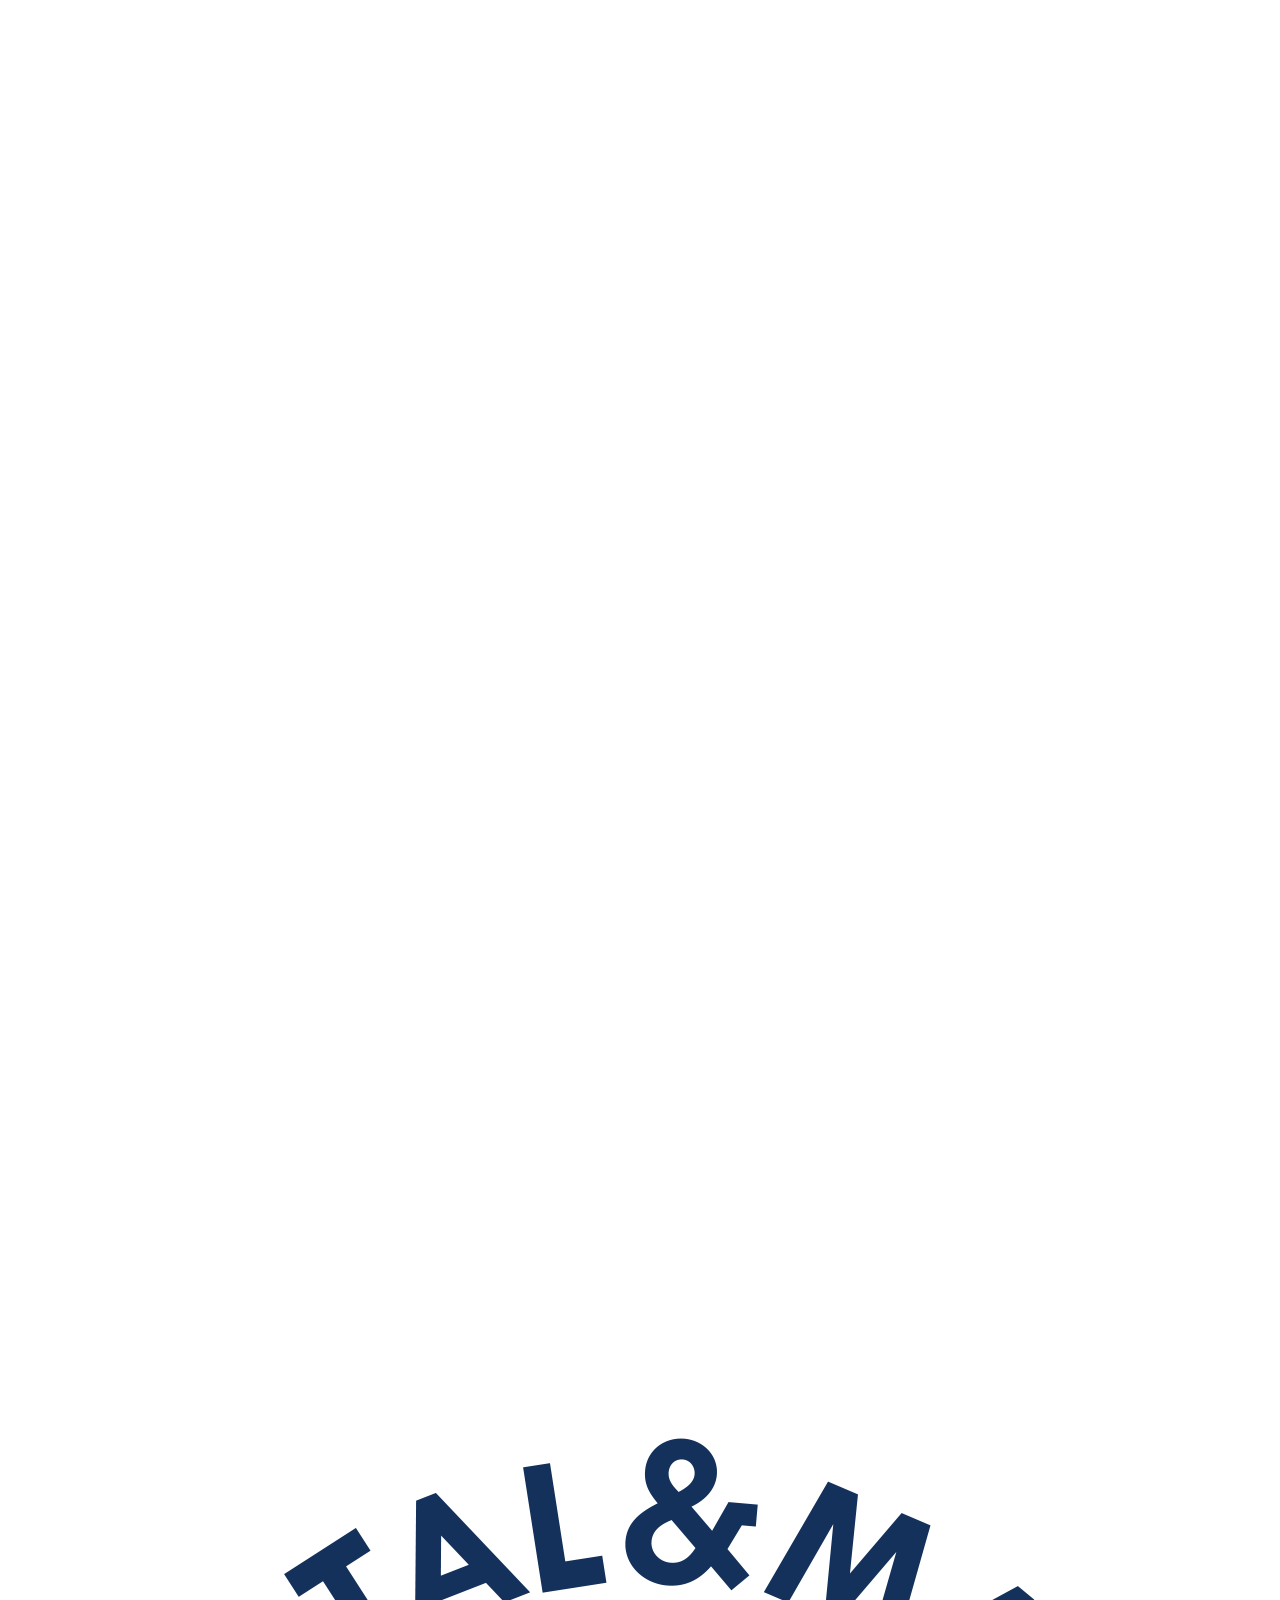
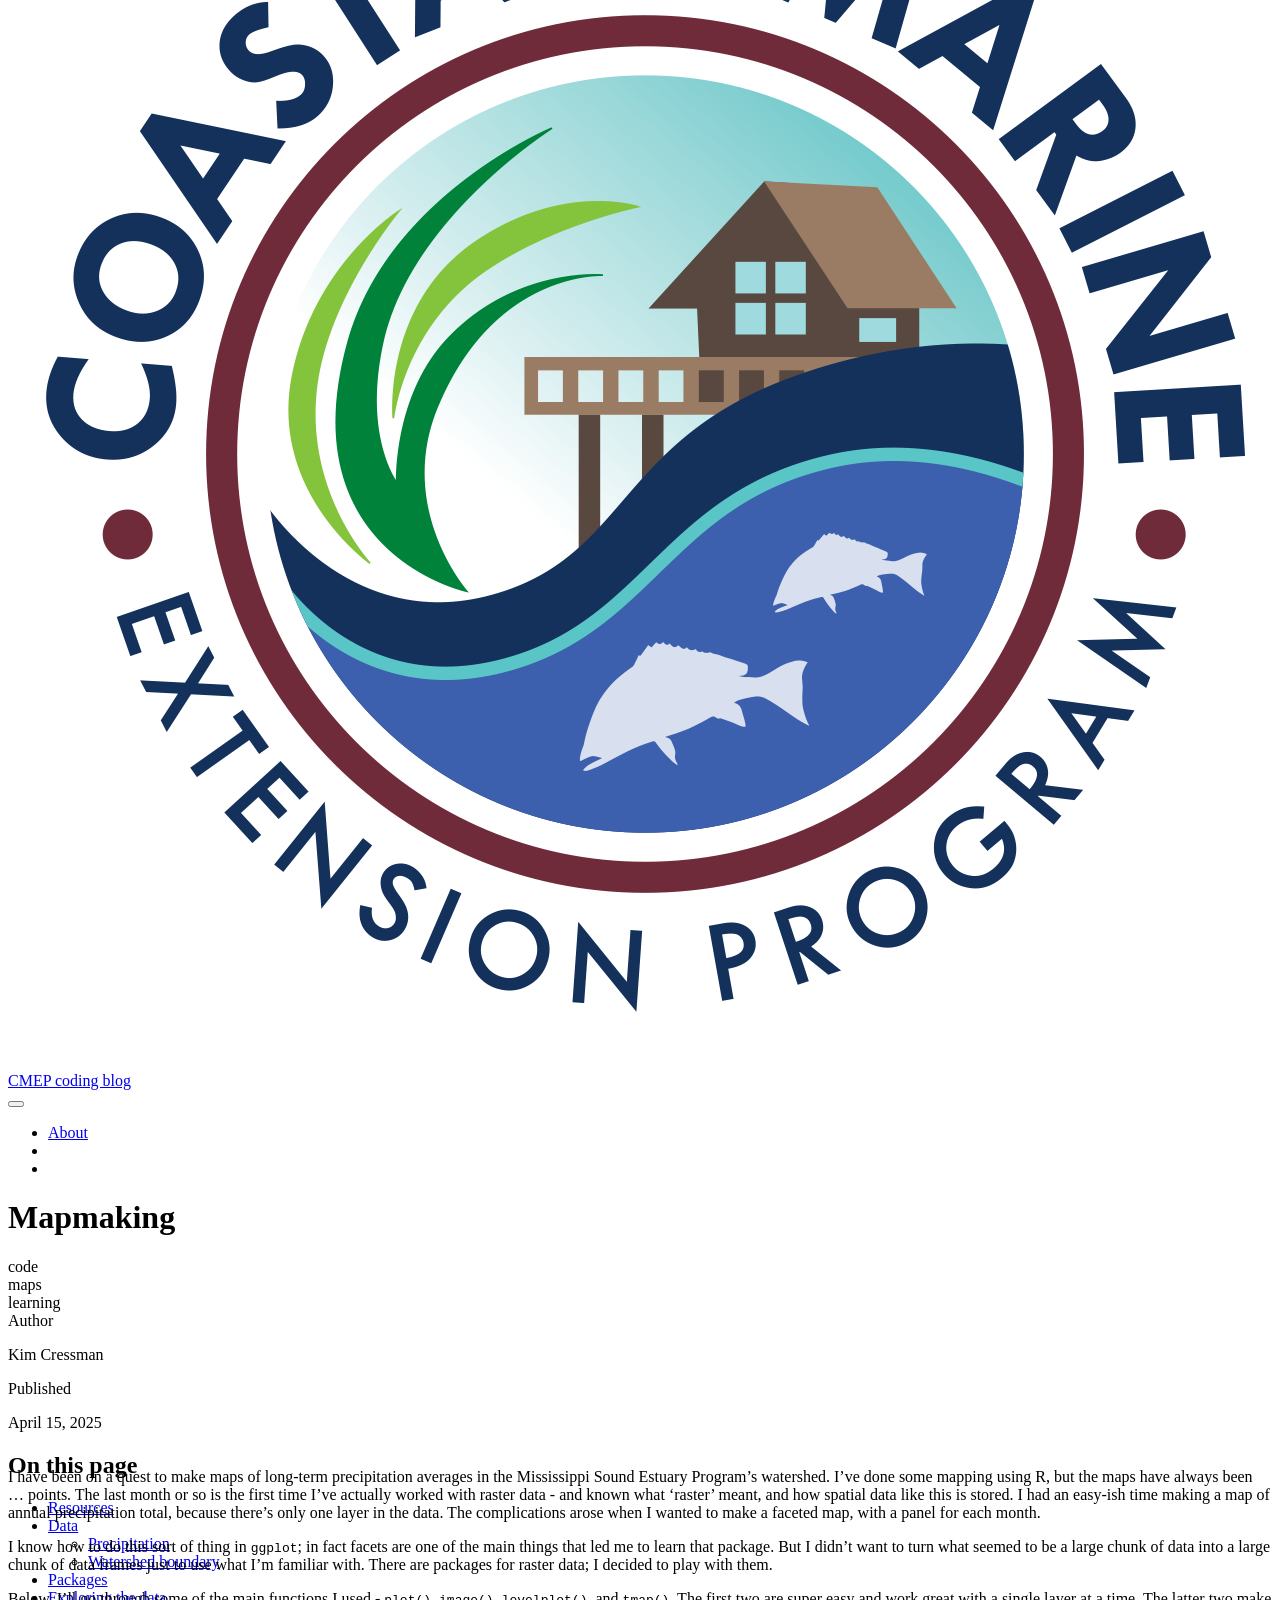
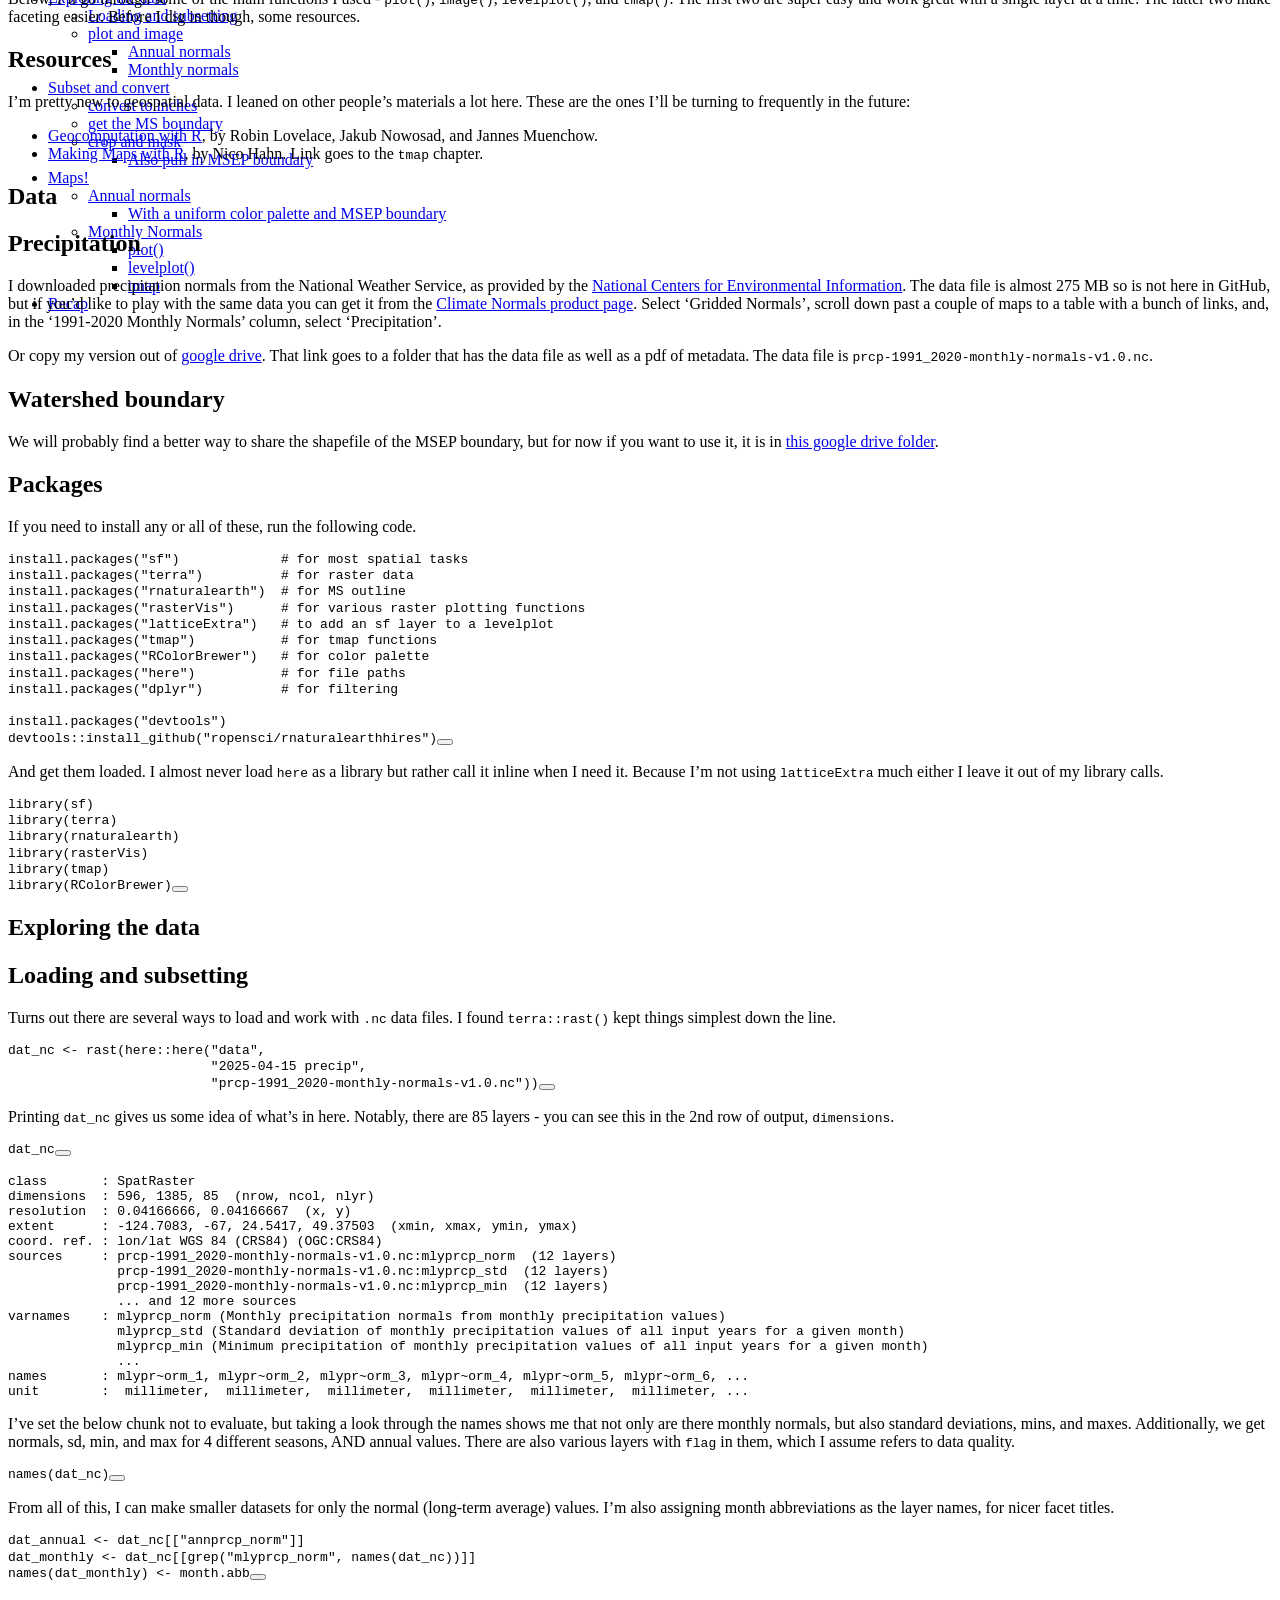
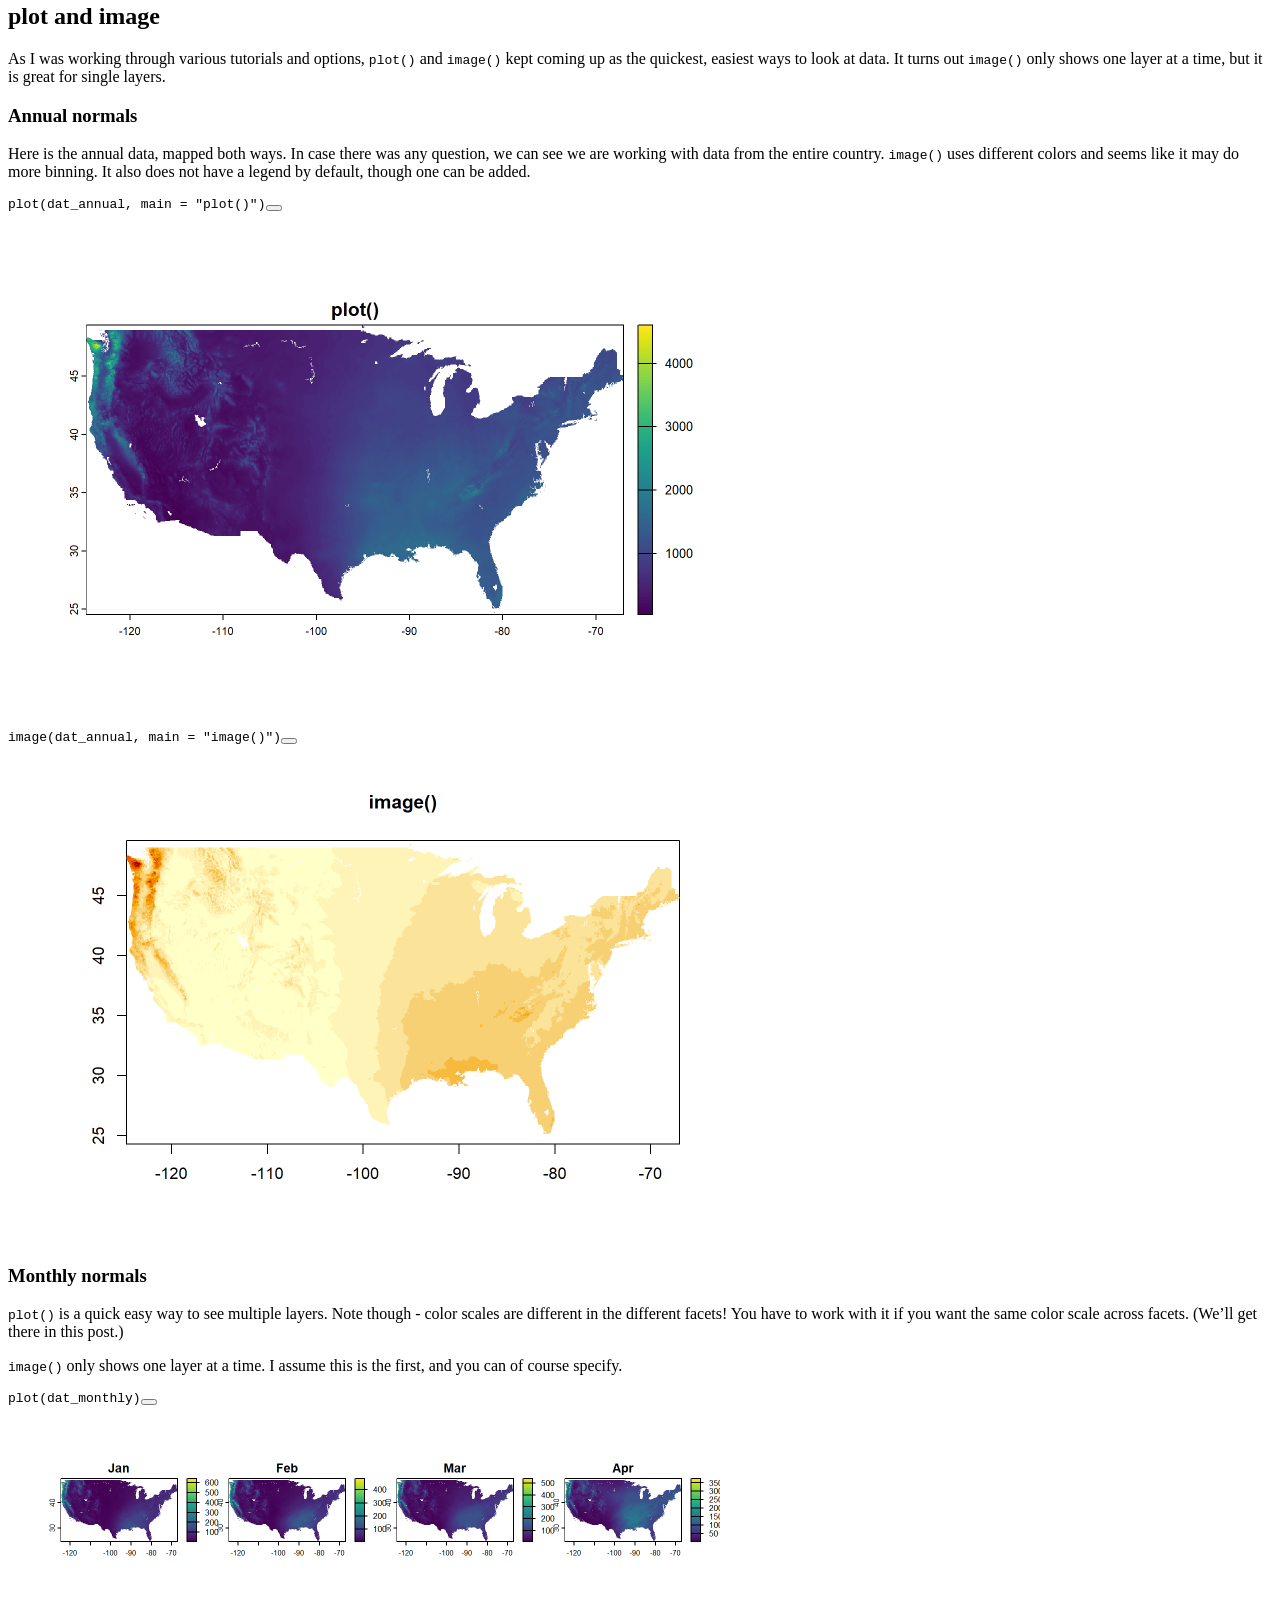
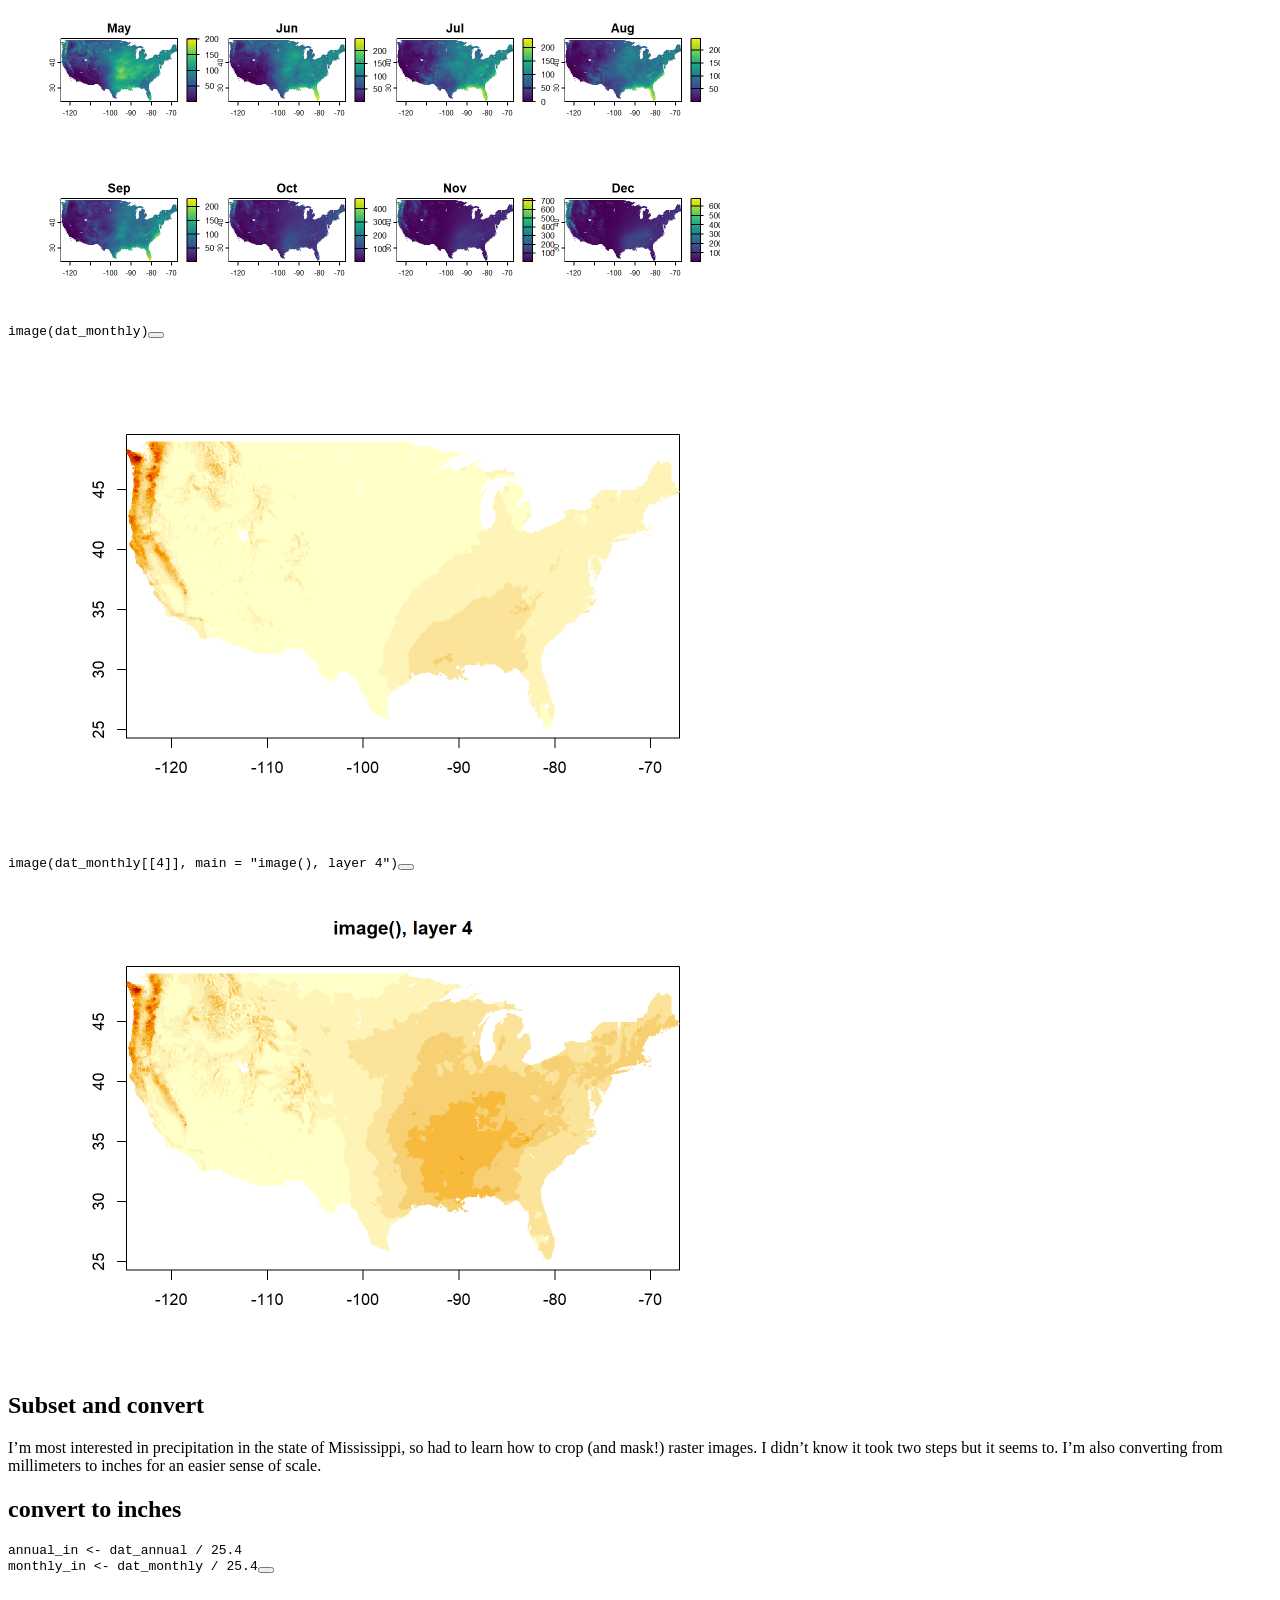
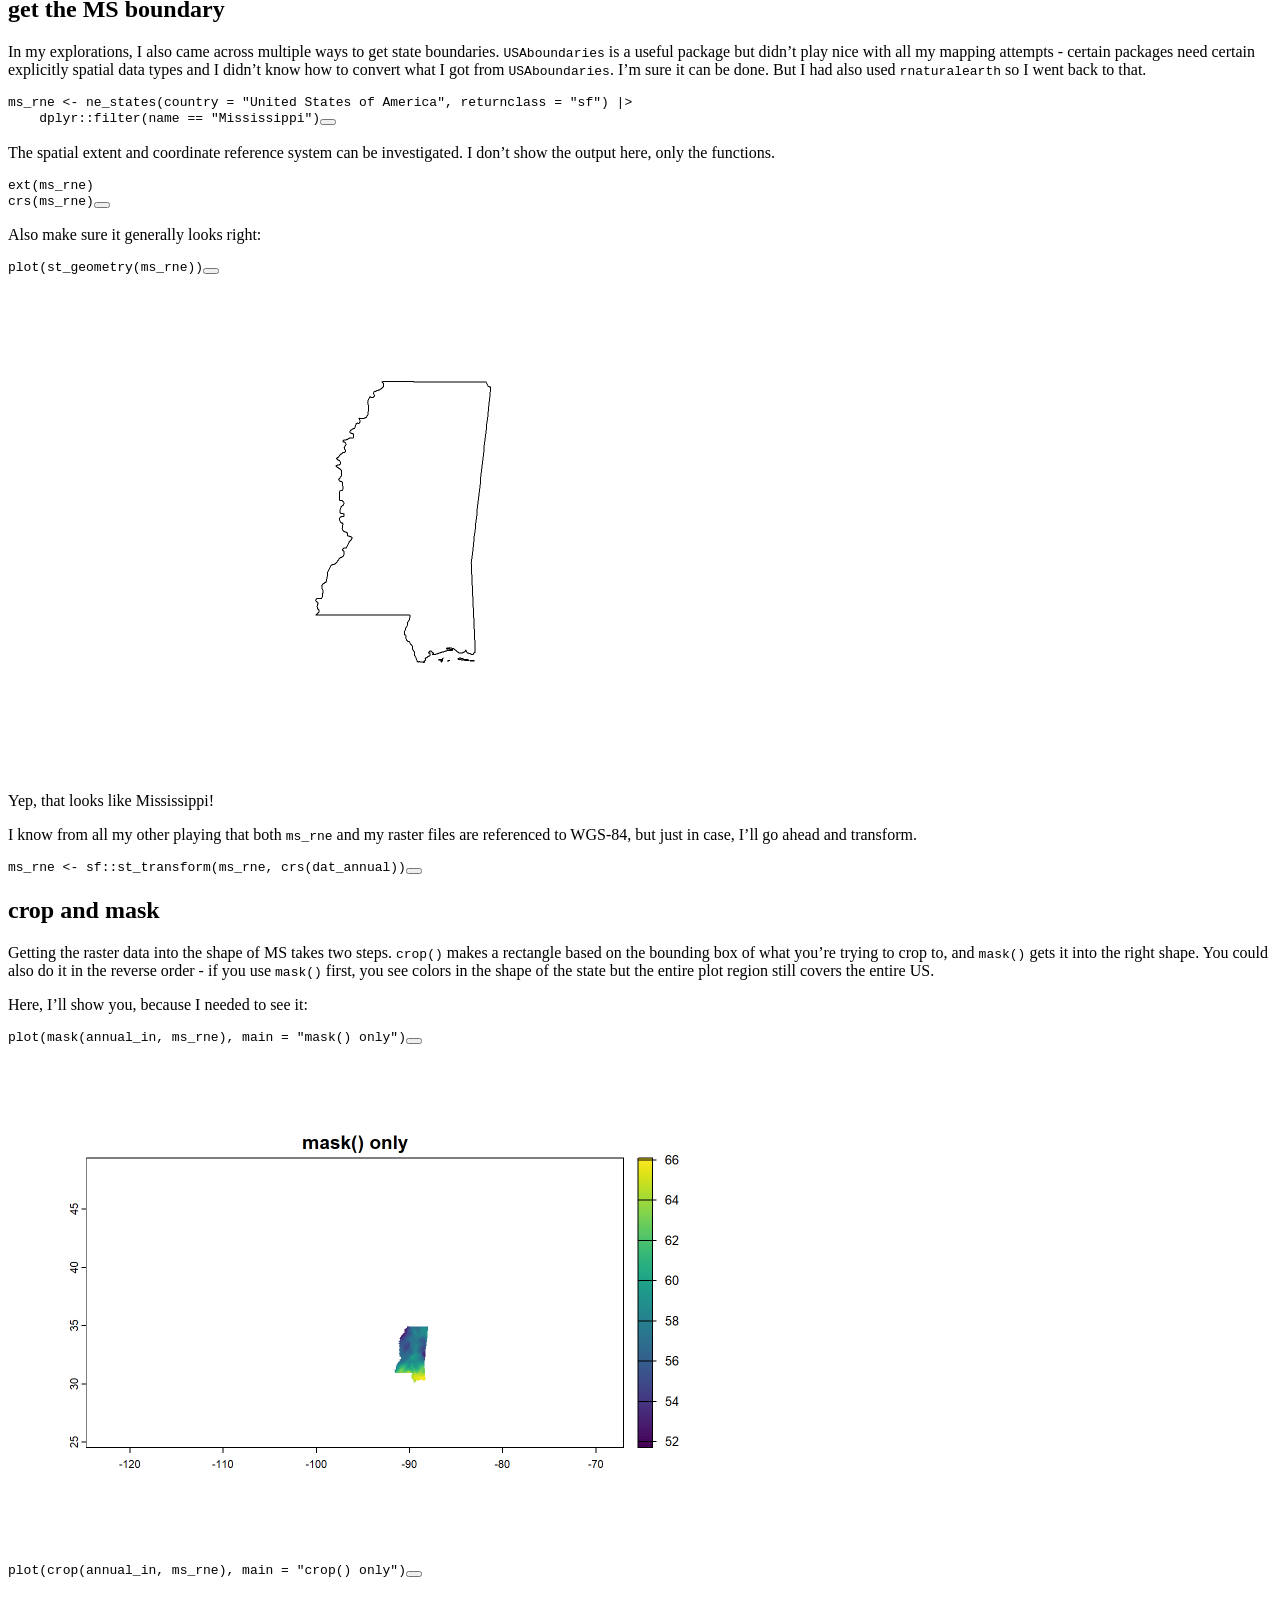
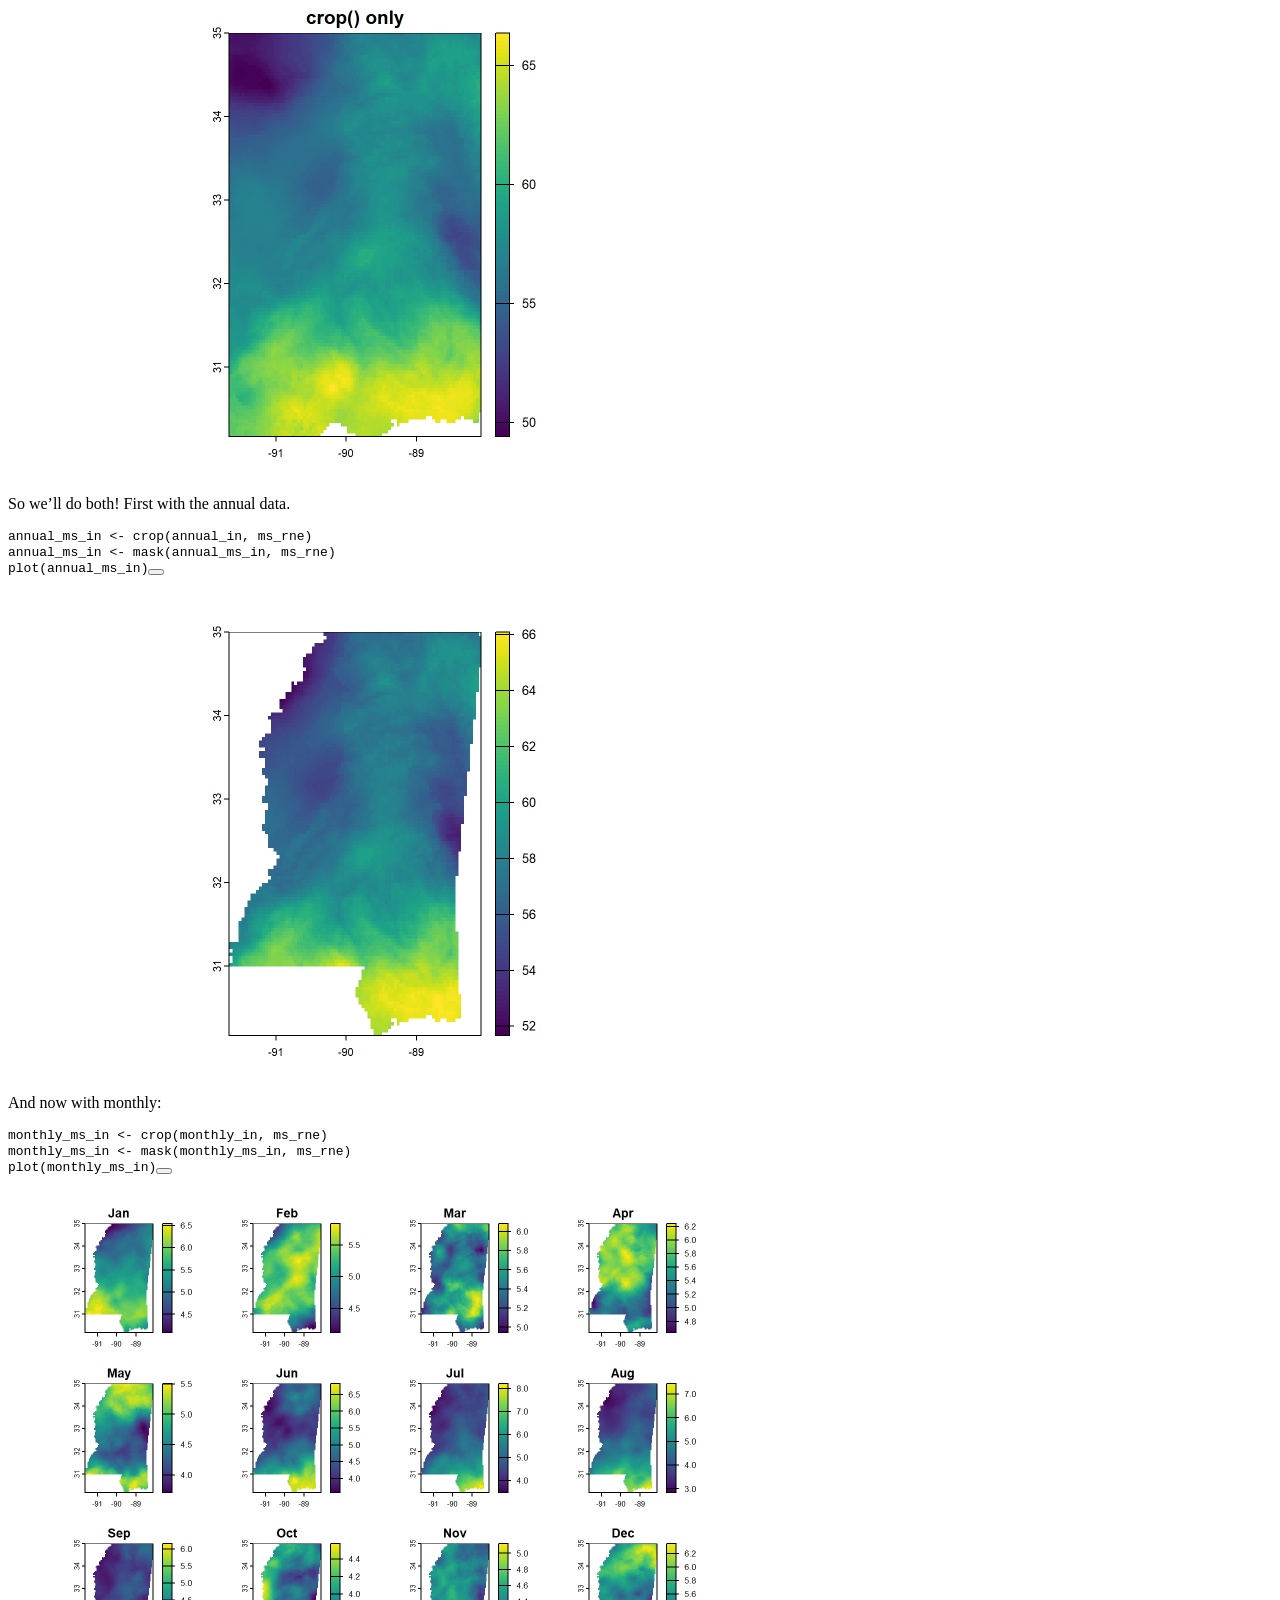
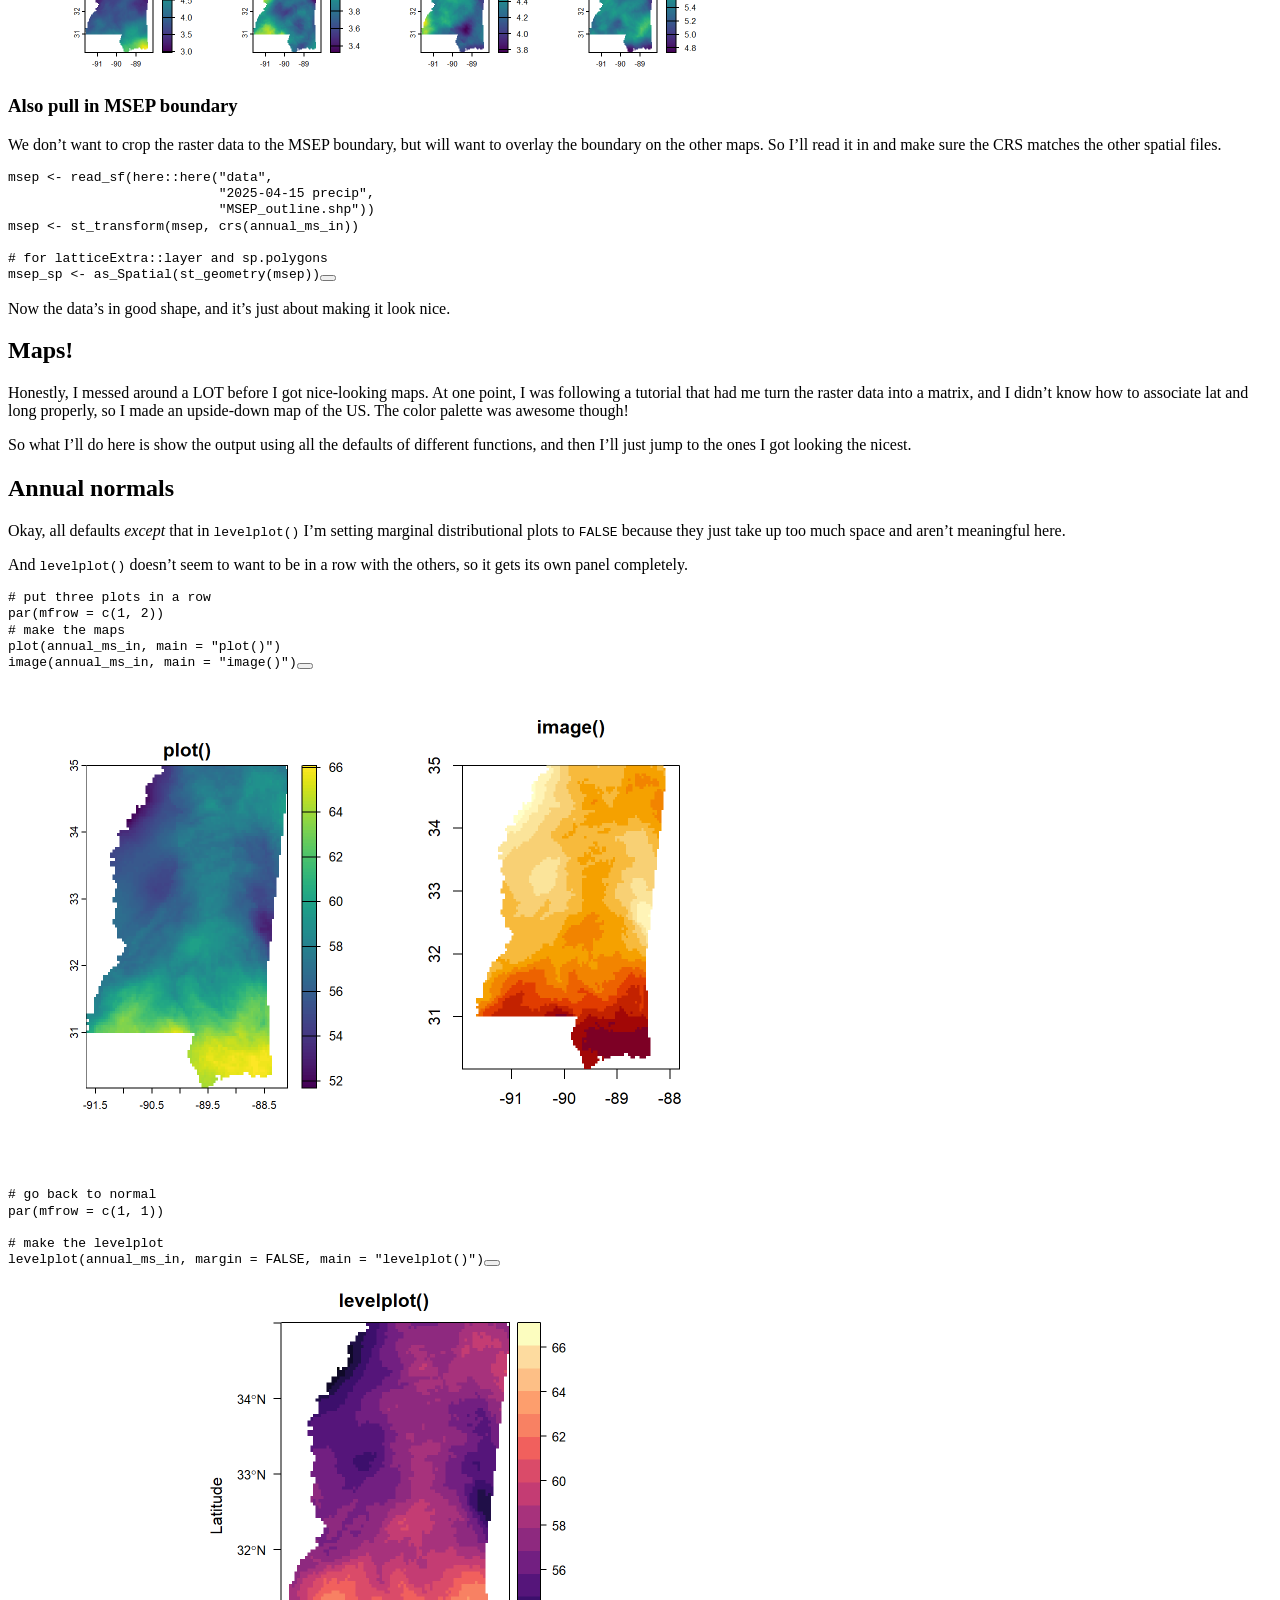
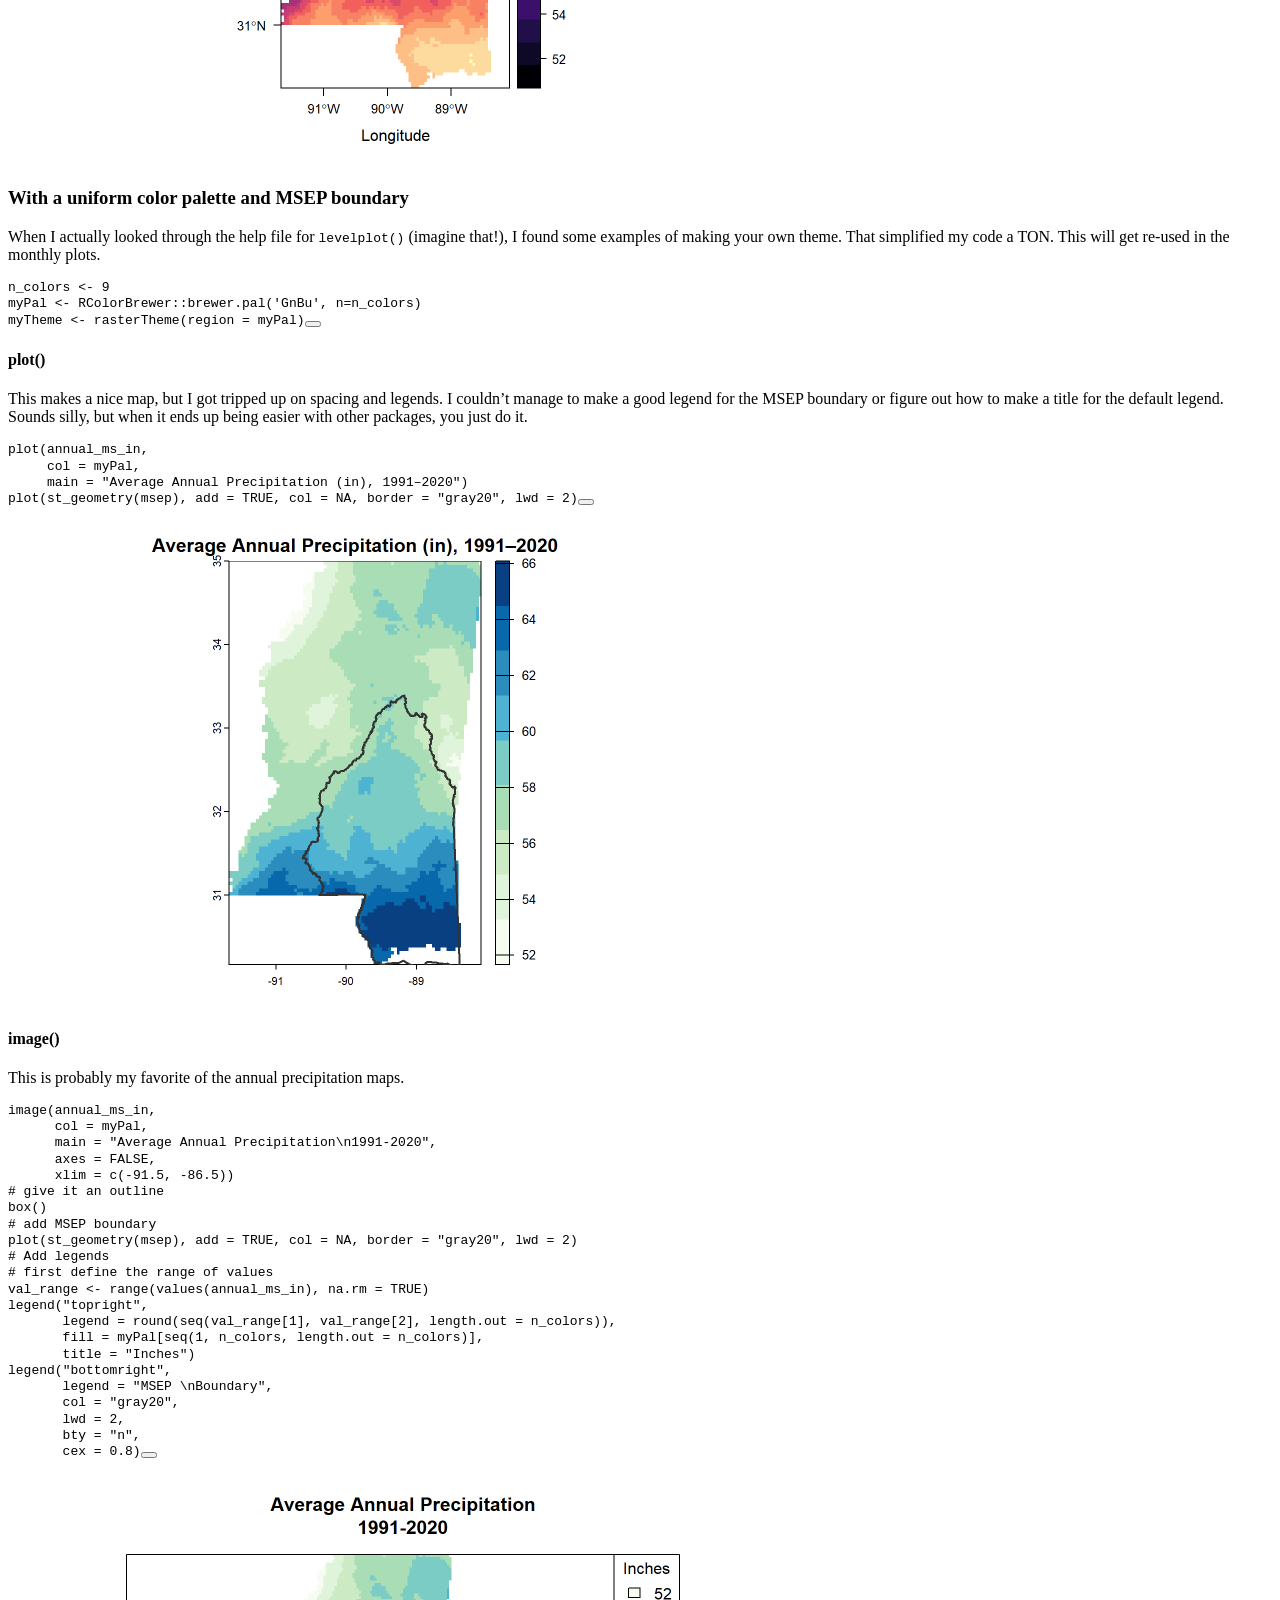
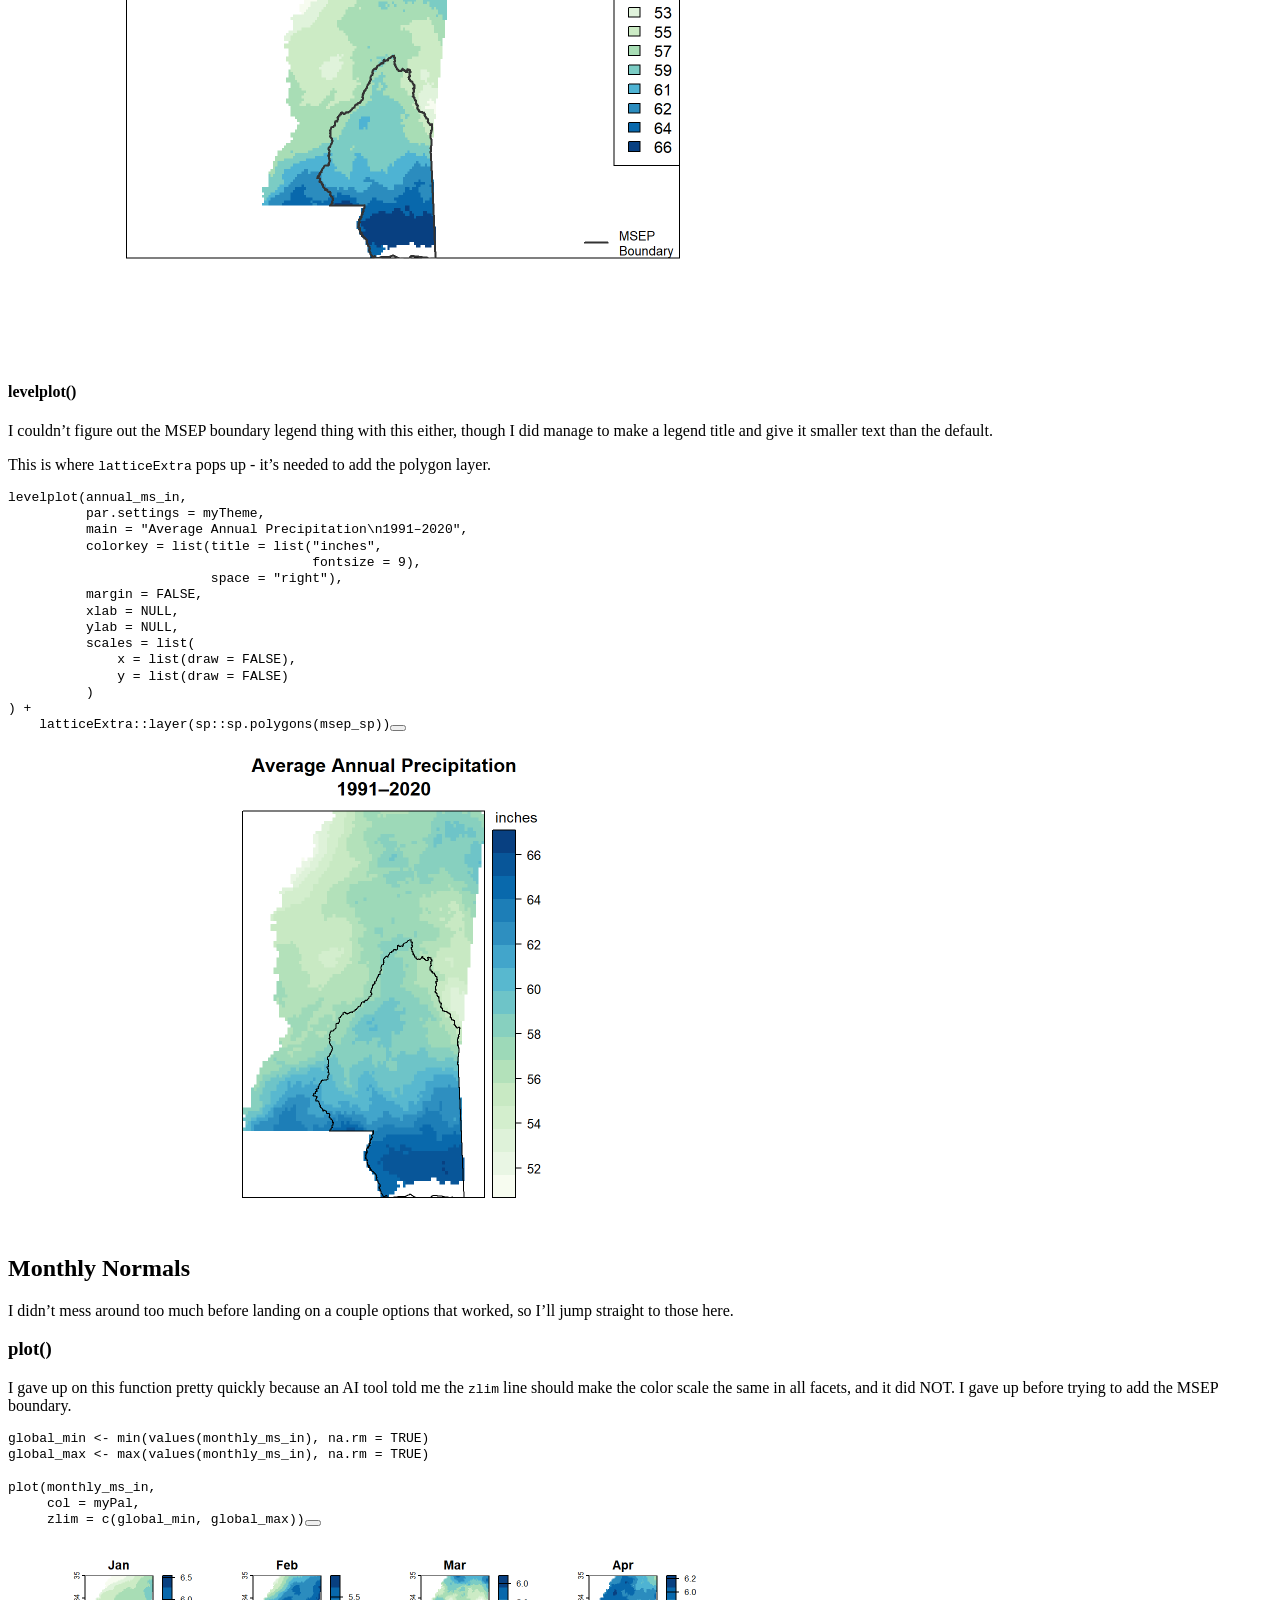
==== commit bfb421ef: "deleted out-of-box posts" ====
--- a/docs/posts/2025-04-15 Maps/index.html
+++ b/docs/posts/2025-04-15 Maps/index.html
@@ -114,6 +114,9 @@
     <nav class="navbar navbar-expand-lg " data-bs-theme="dark">
       <div class="navbar-container container-fluid">
       <div class="navbar-brand-container mx-auto">
+    <a href="../../index.html" class="navbar-brand navbar-brand-logo">
+    <img src="../../cmep_logo_circle.png" alt="" class="navbar-logo">
+    </a>
     <a class="navbar-brand" href="../../index.html">
     <span class="navbar-title">CMEP coding blog</span>
     </a>
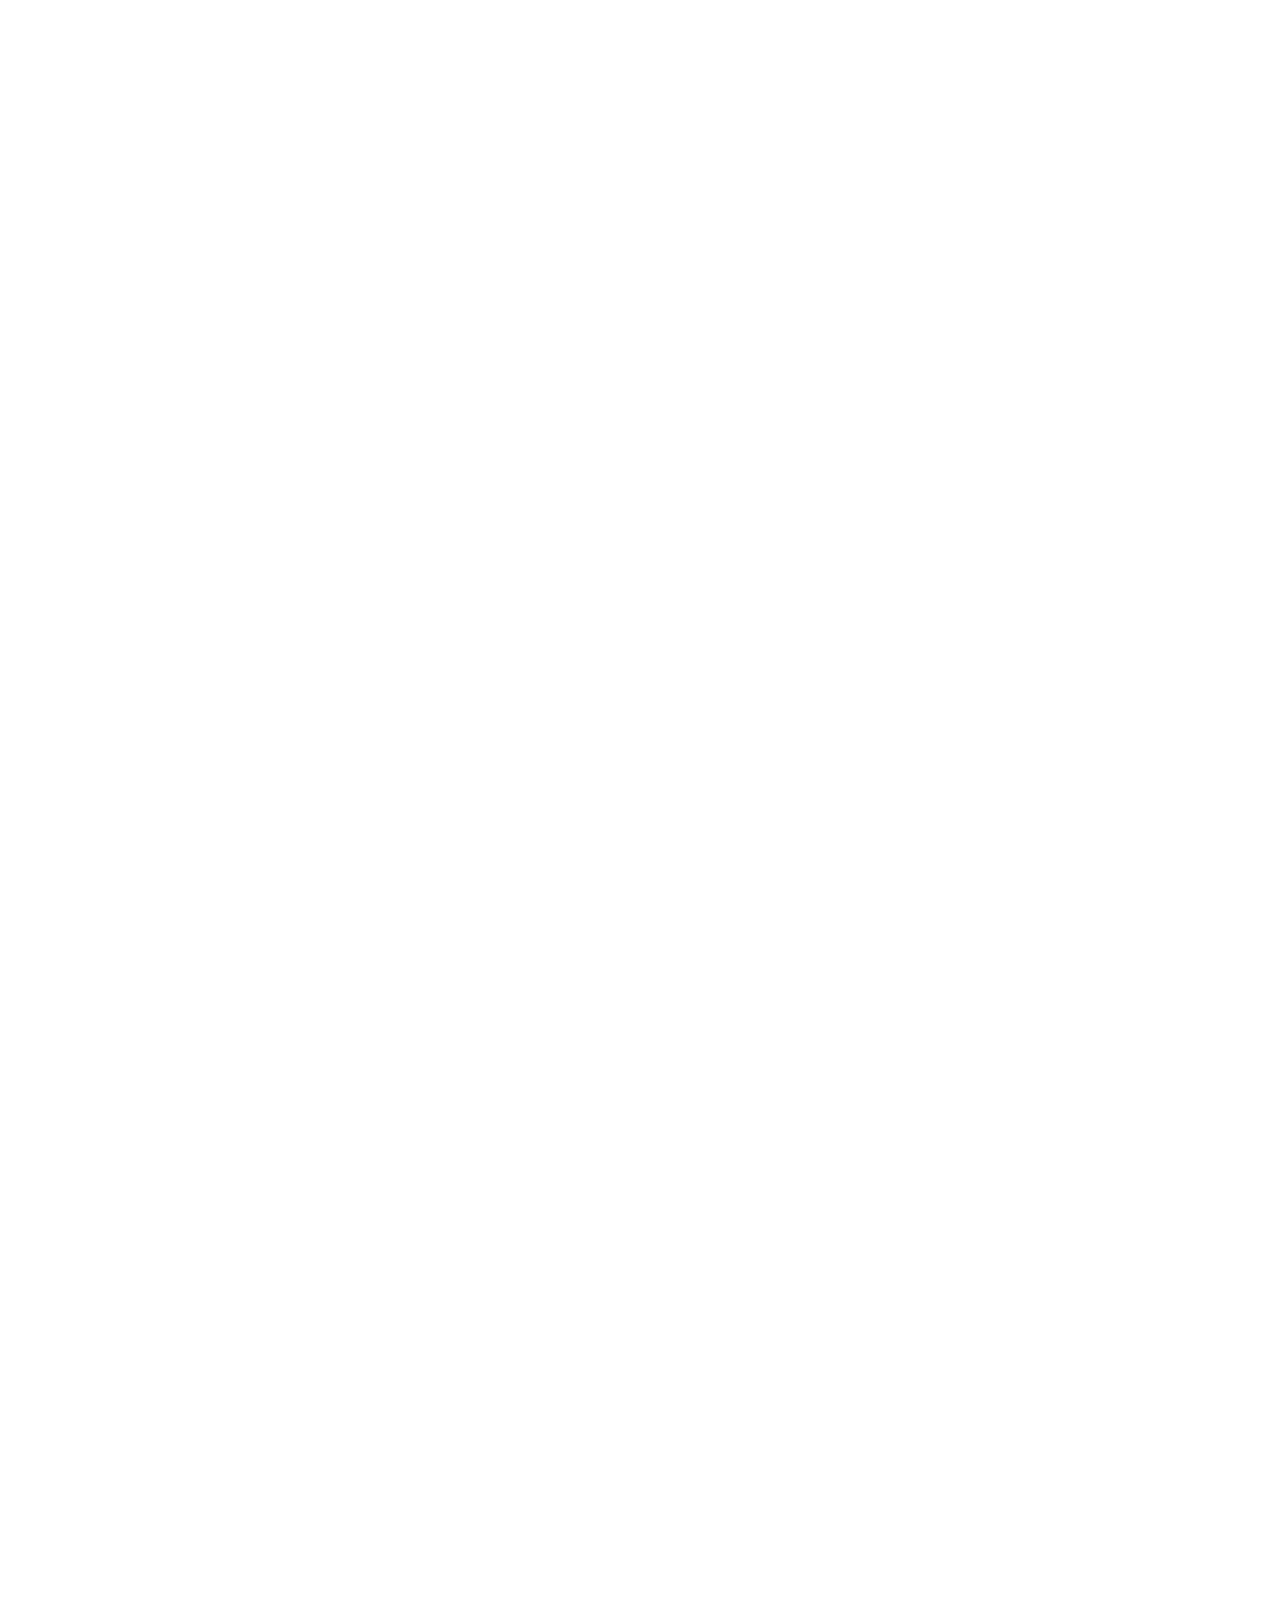
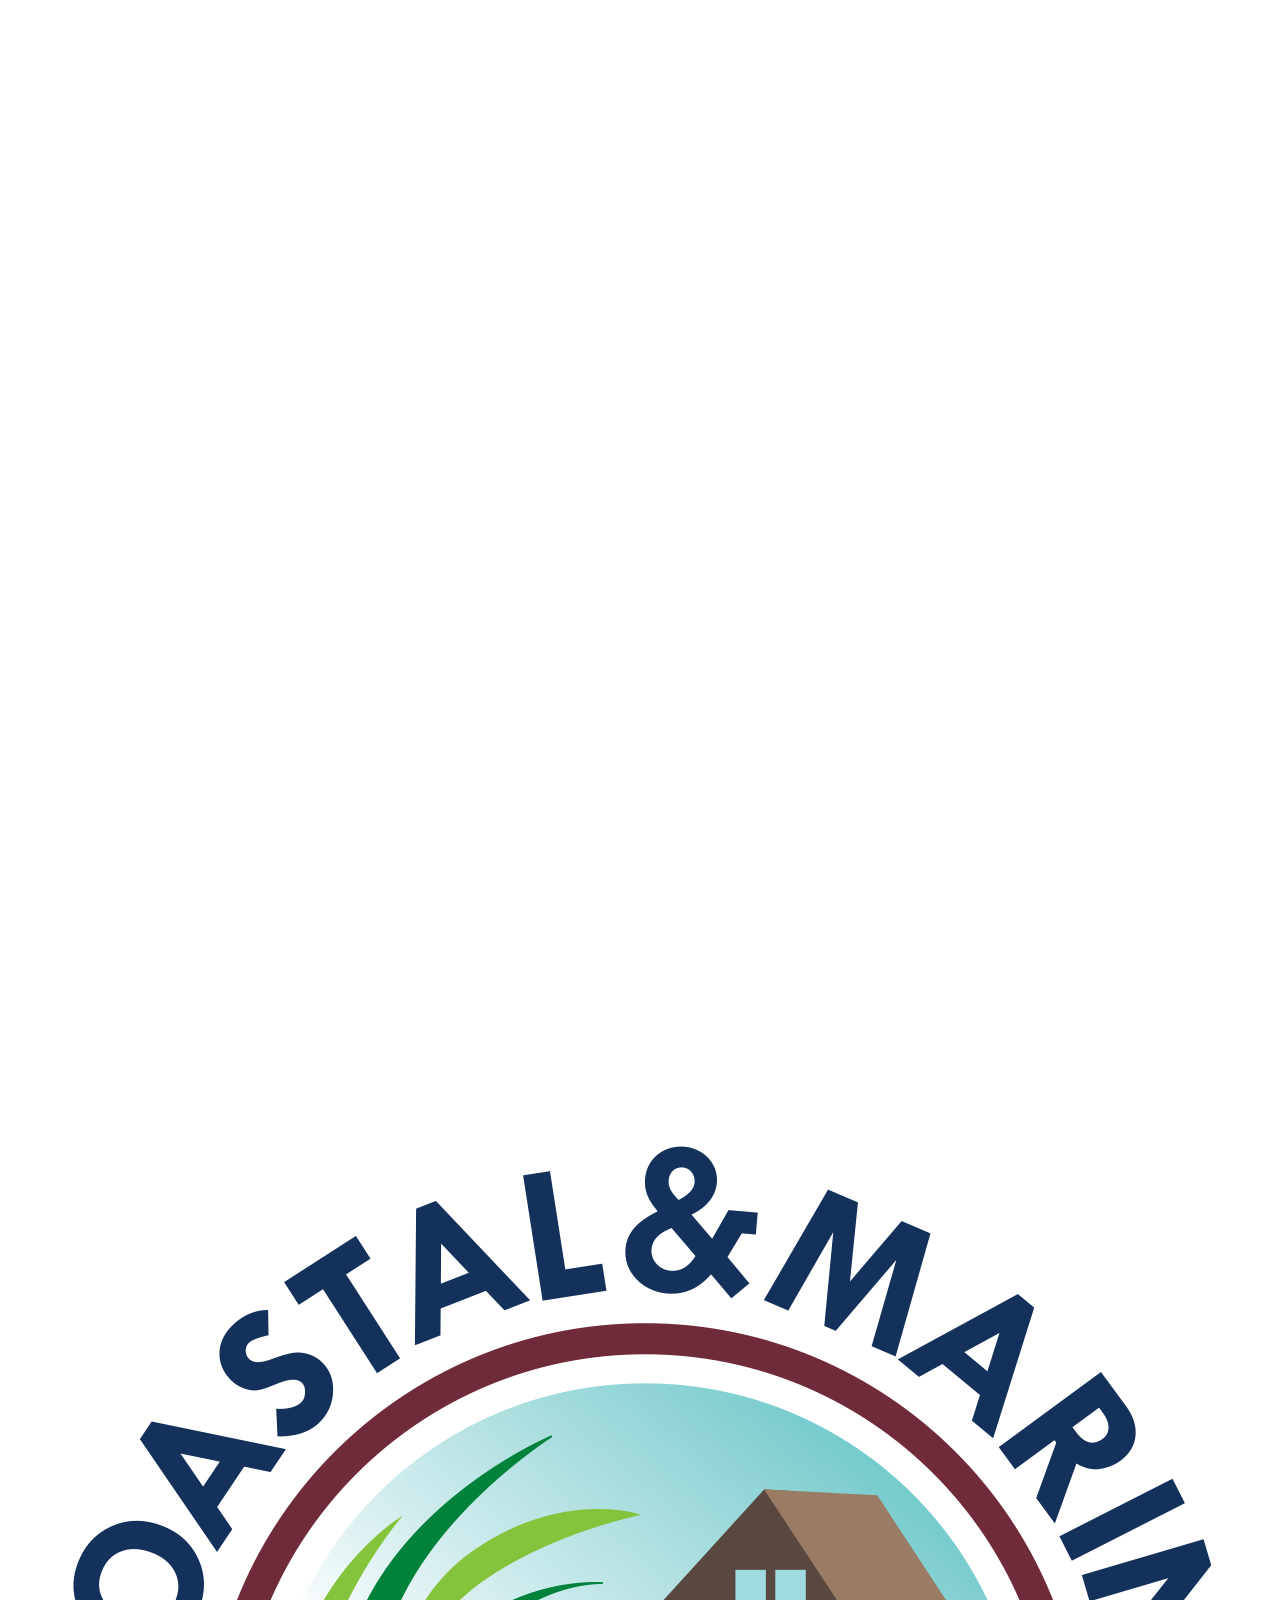
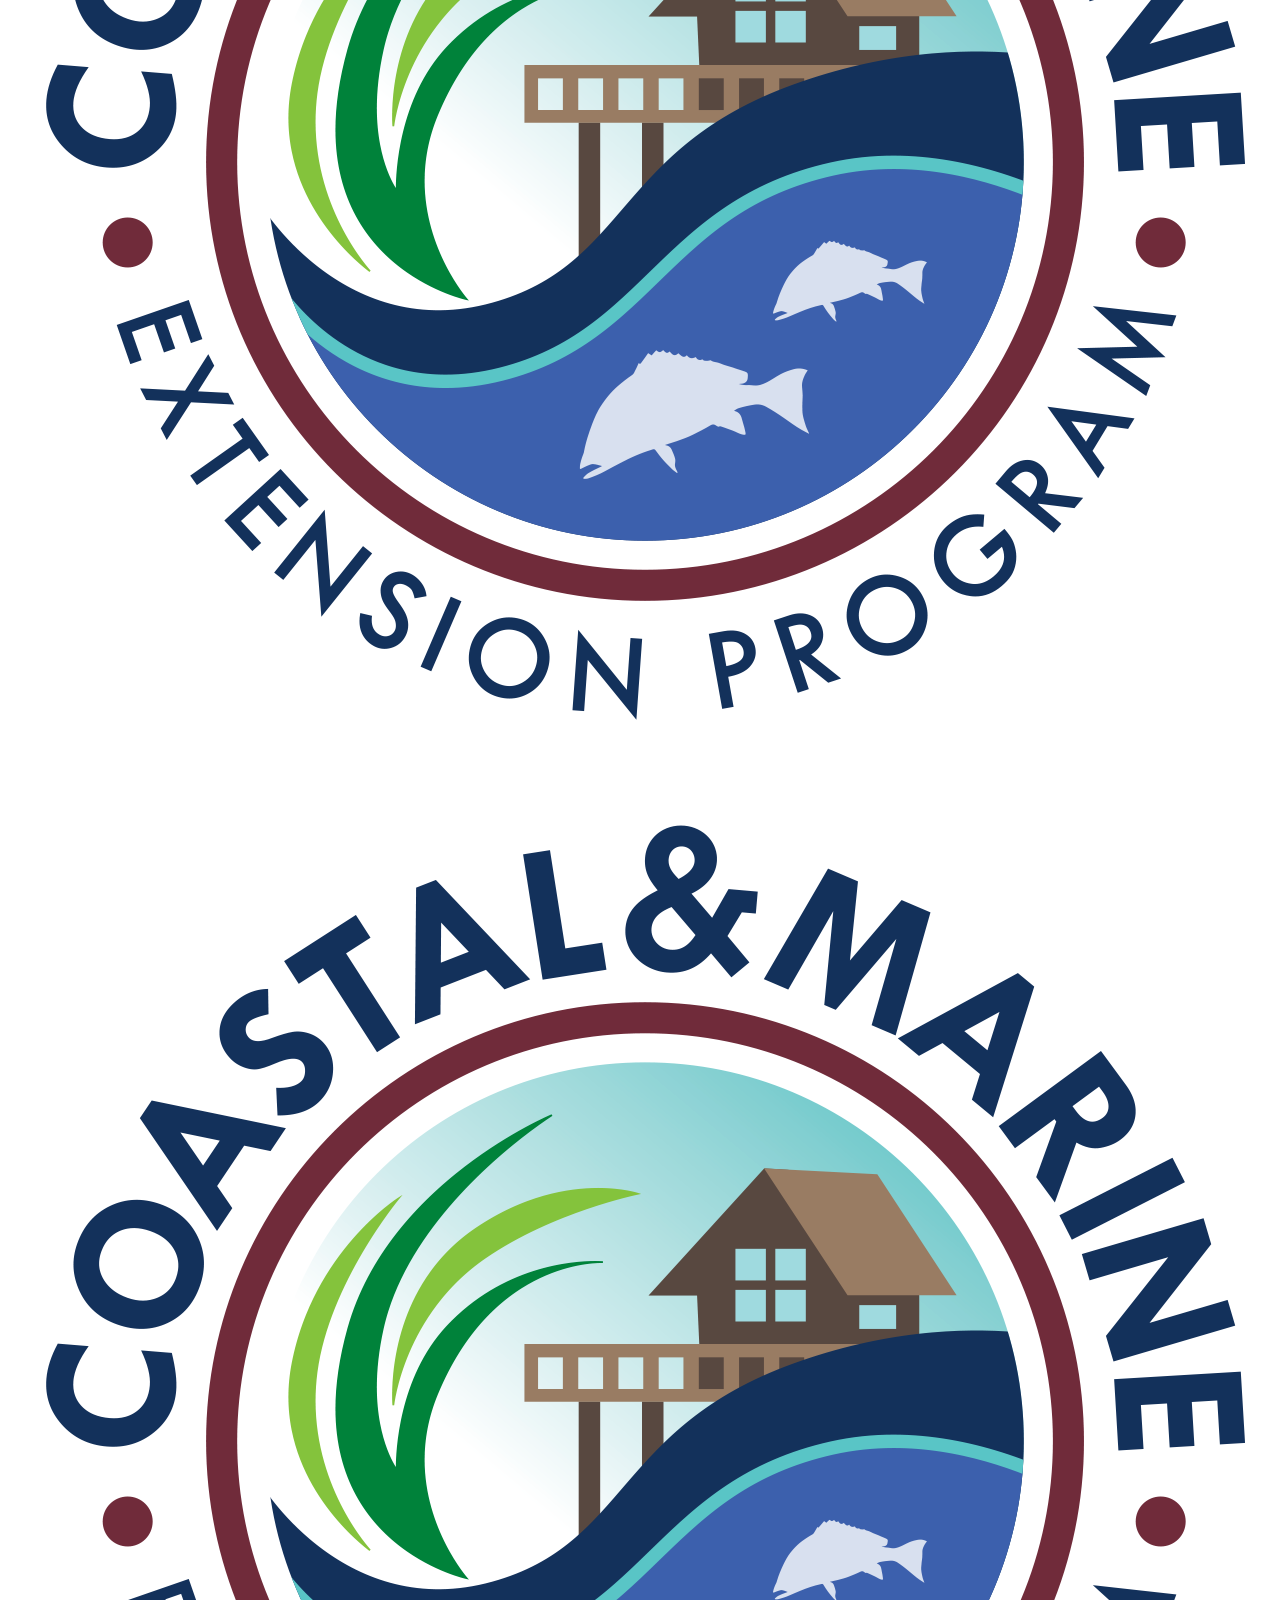
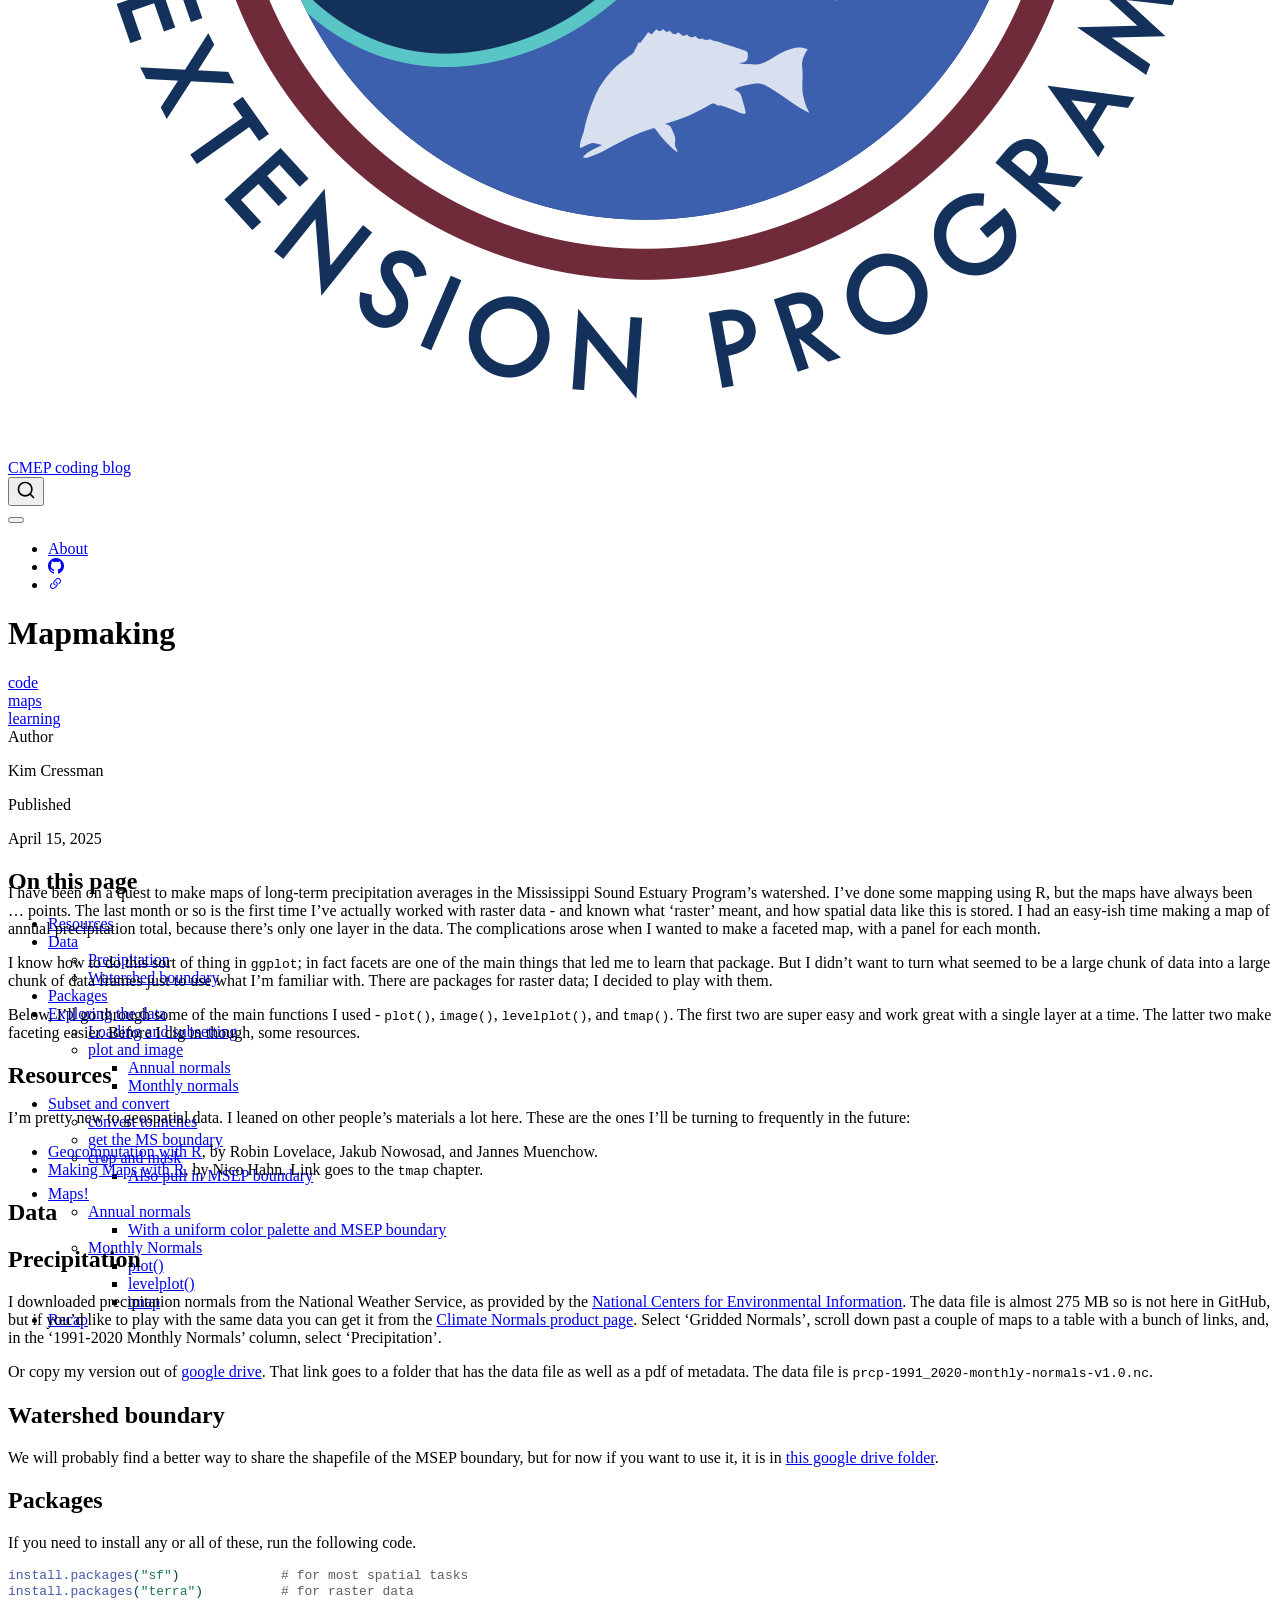
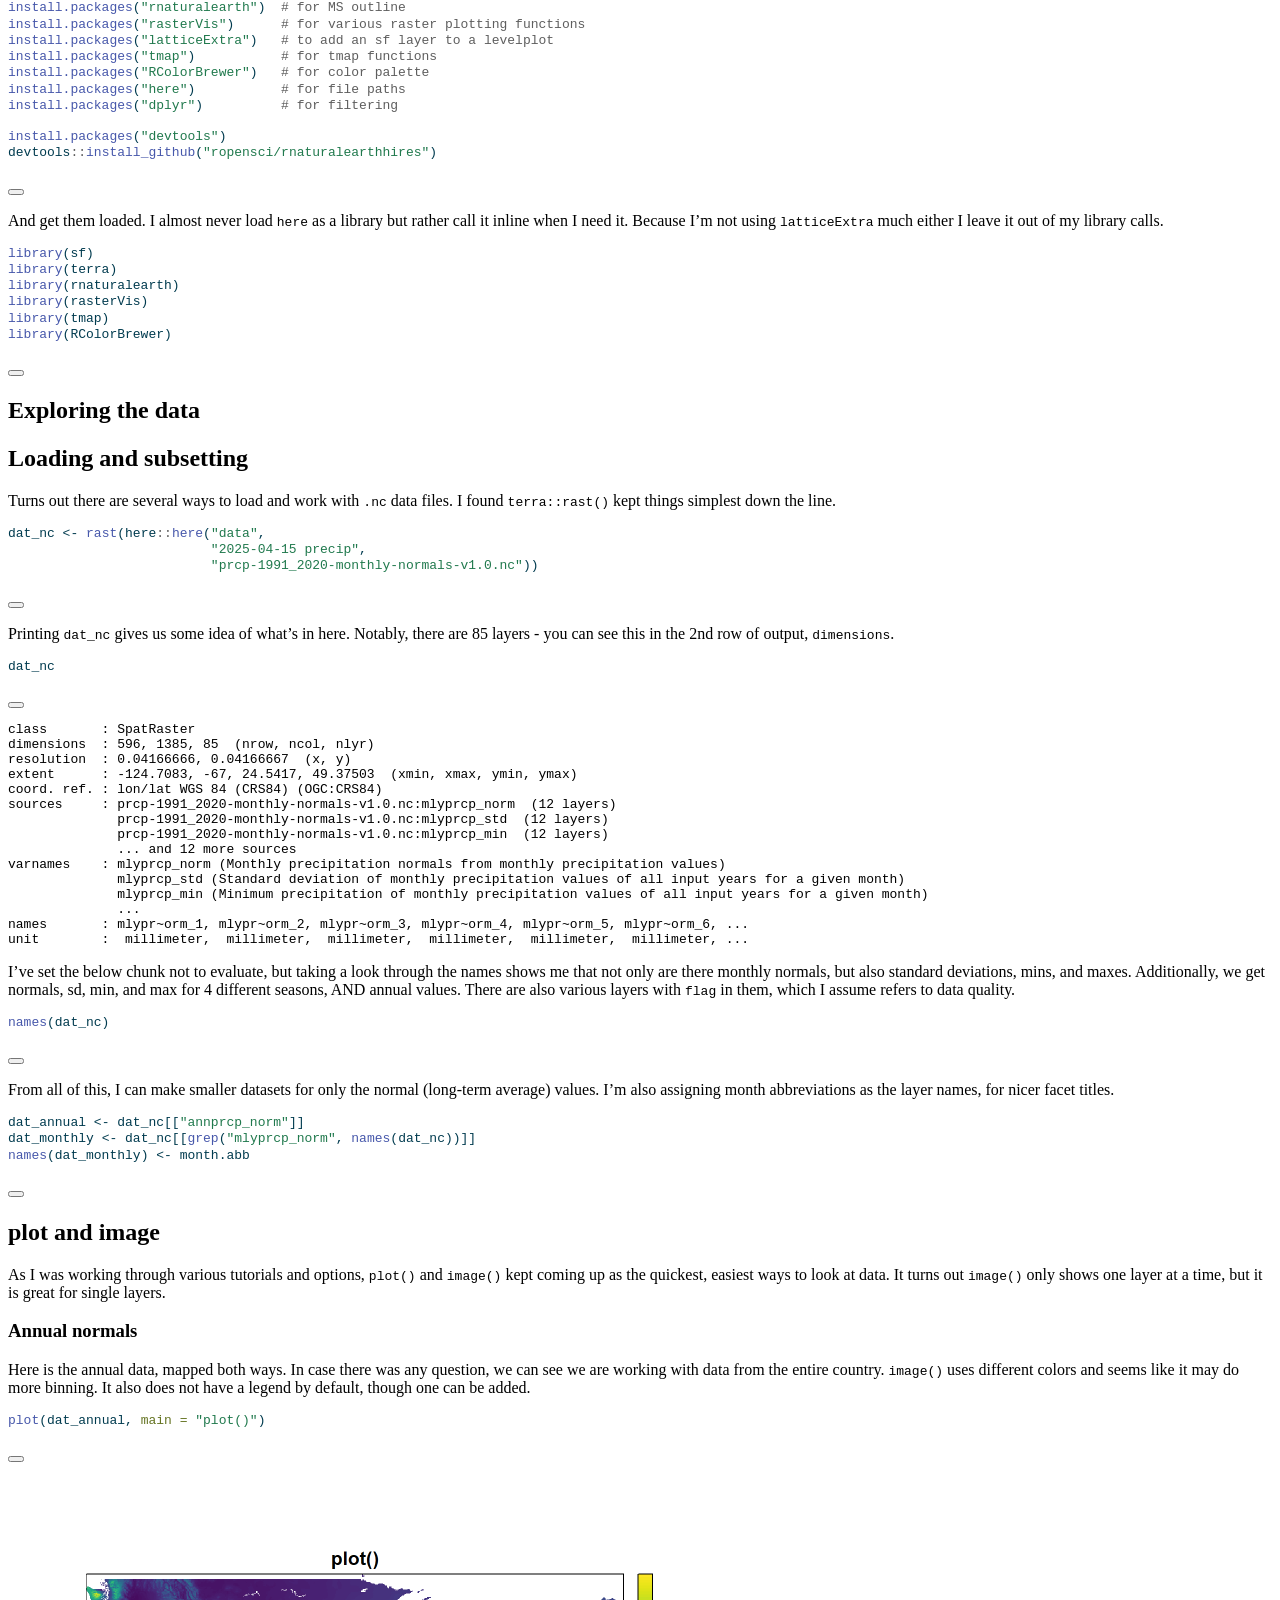
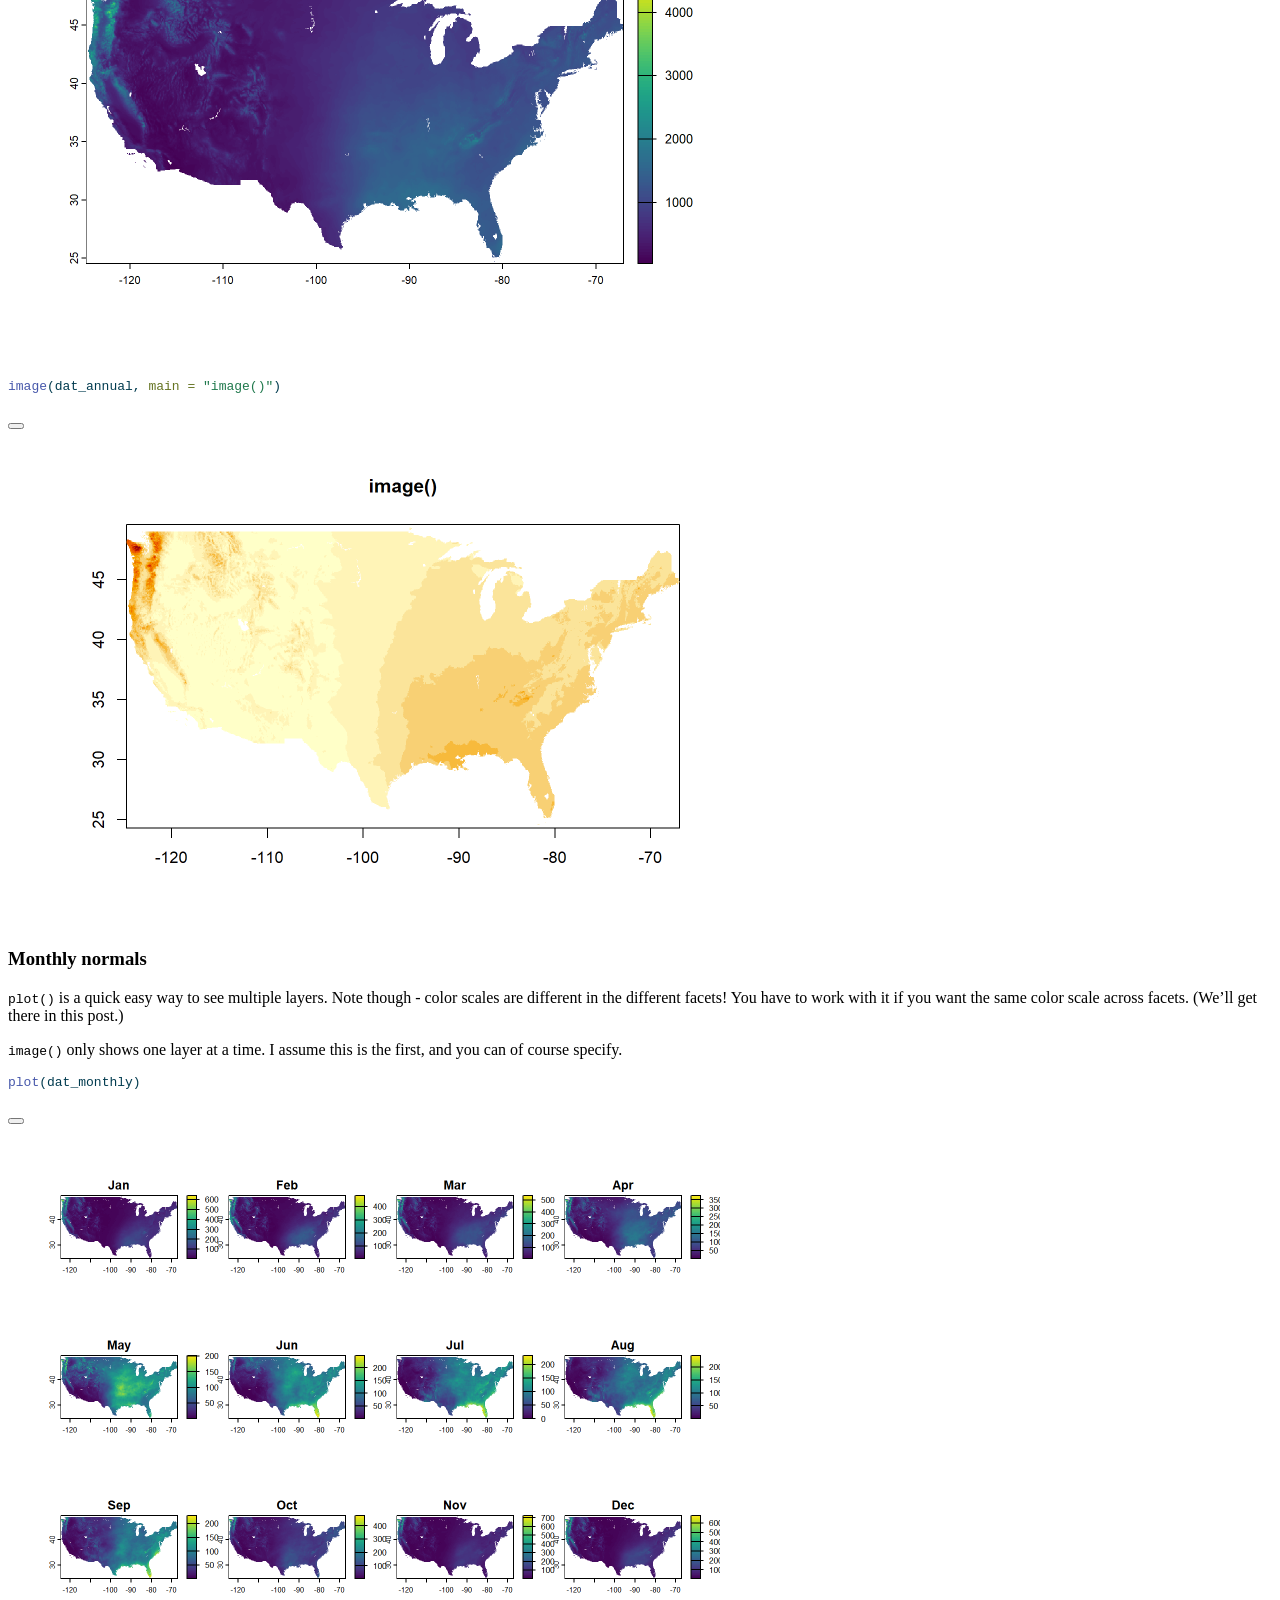
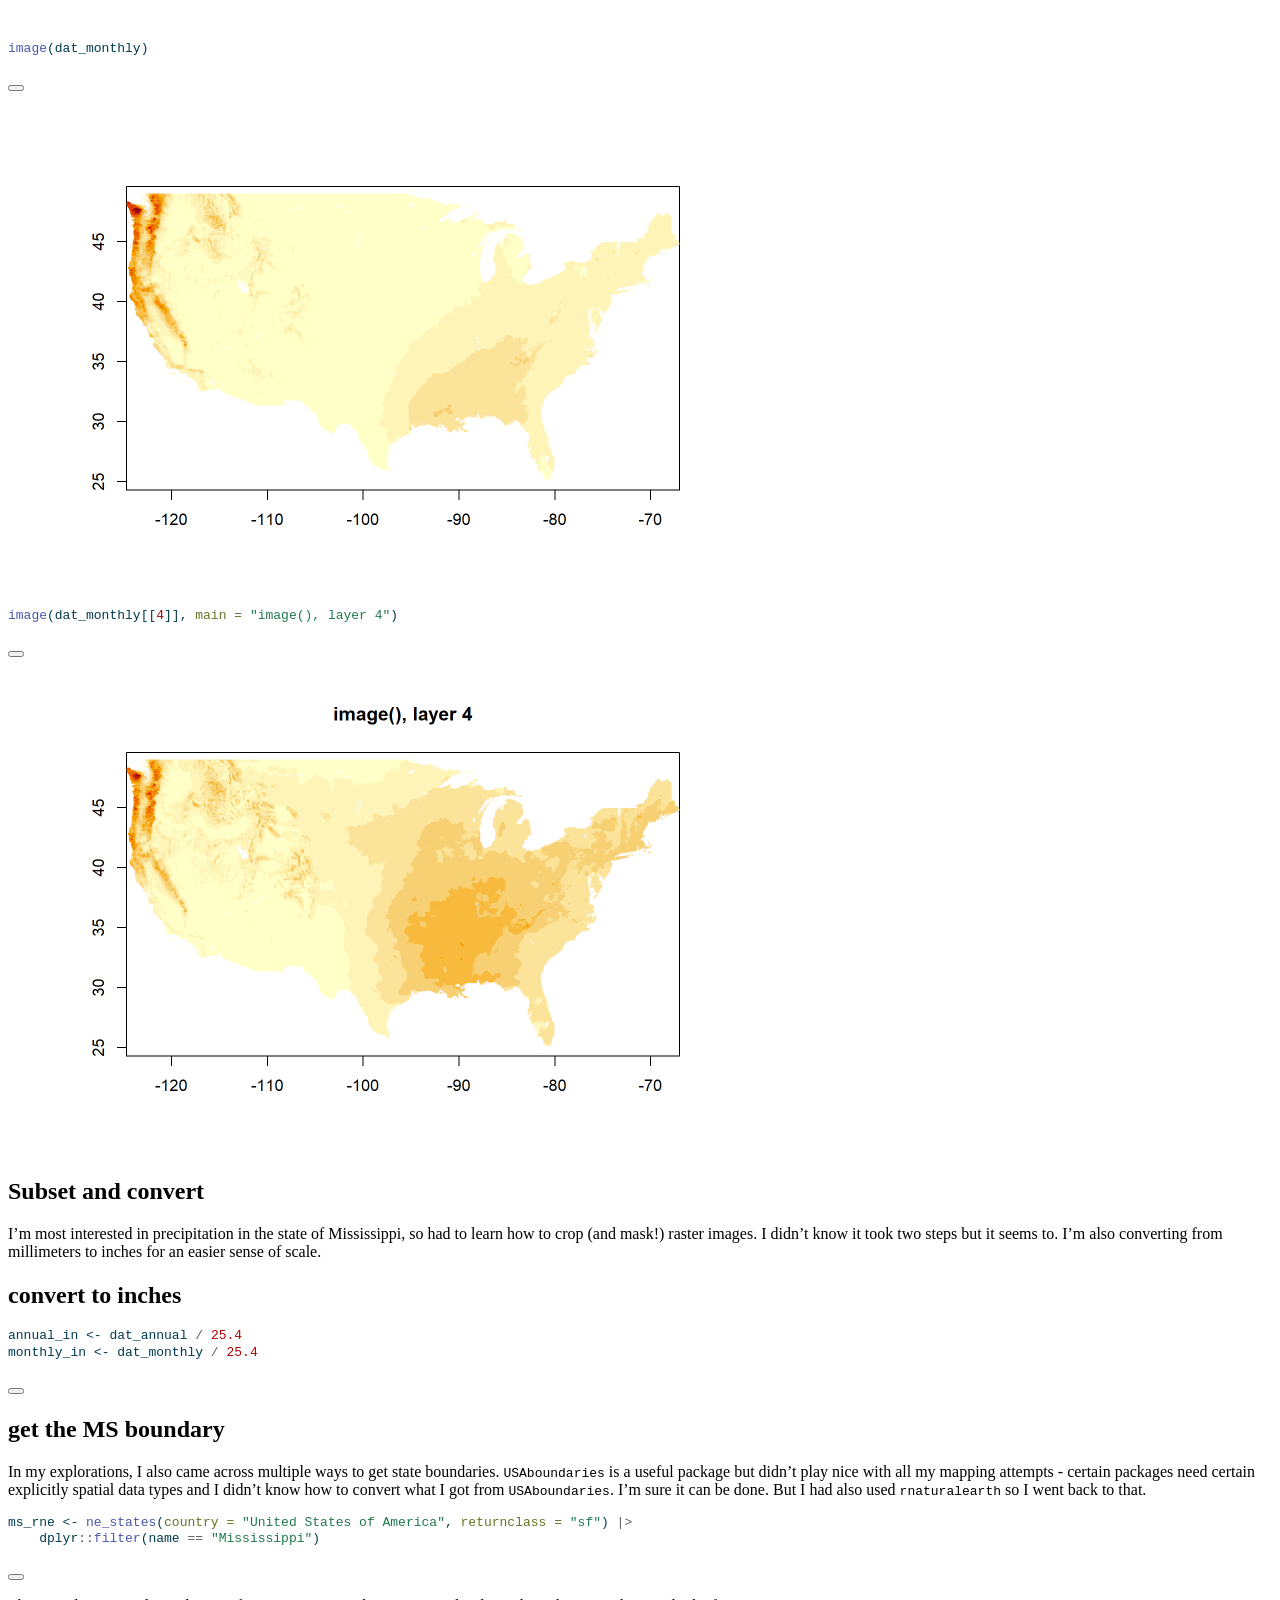
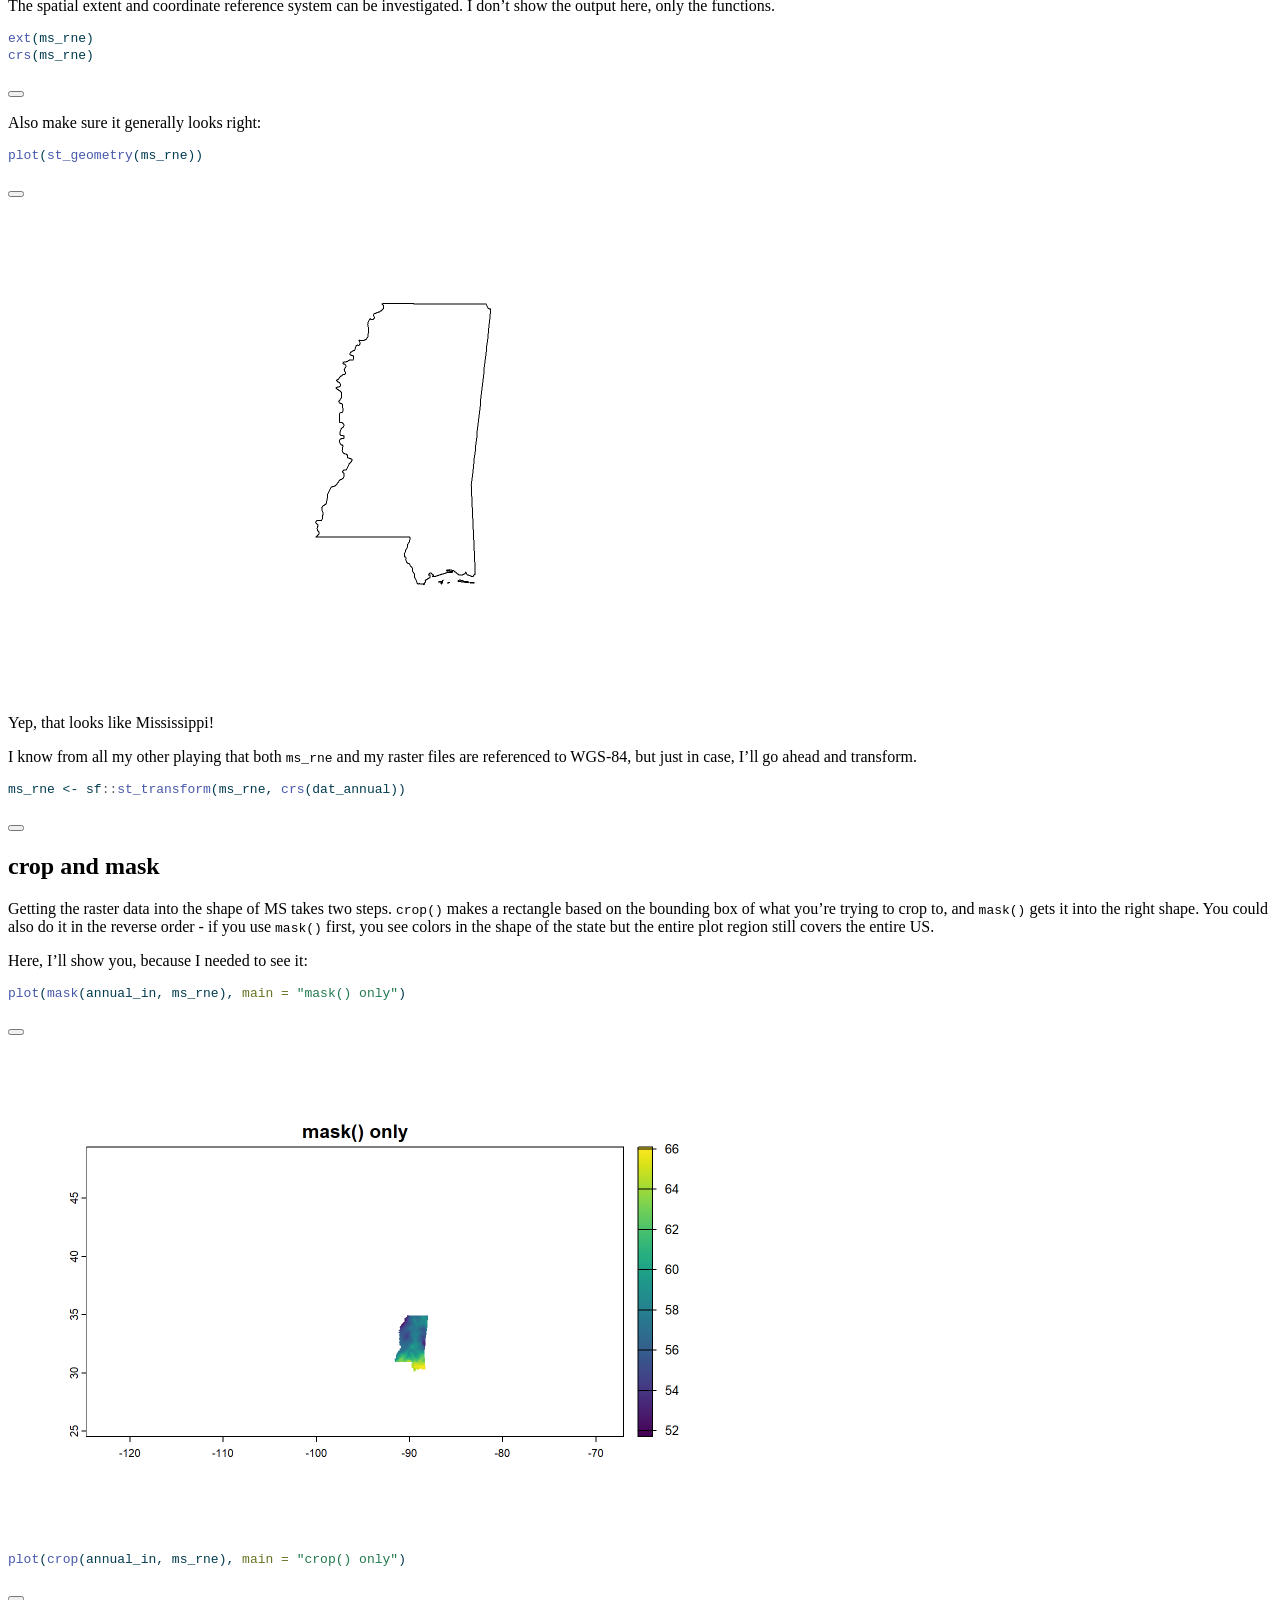
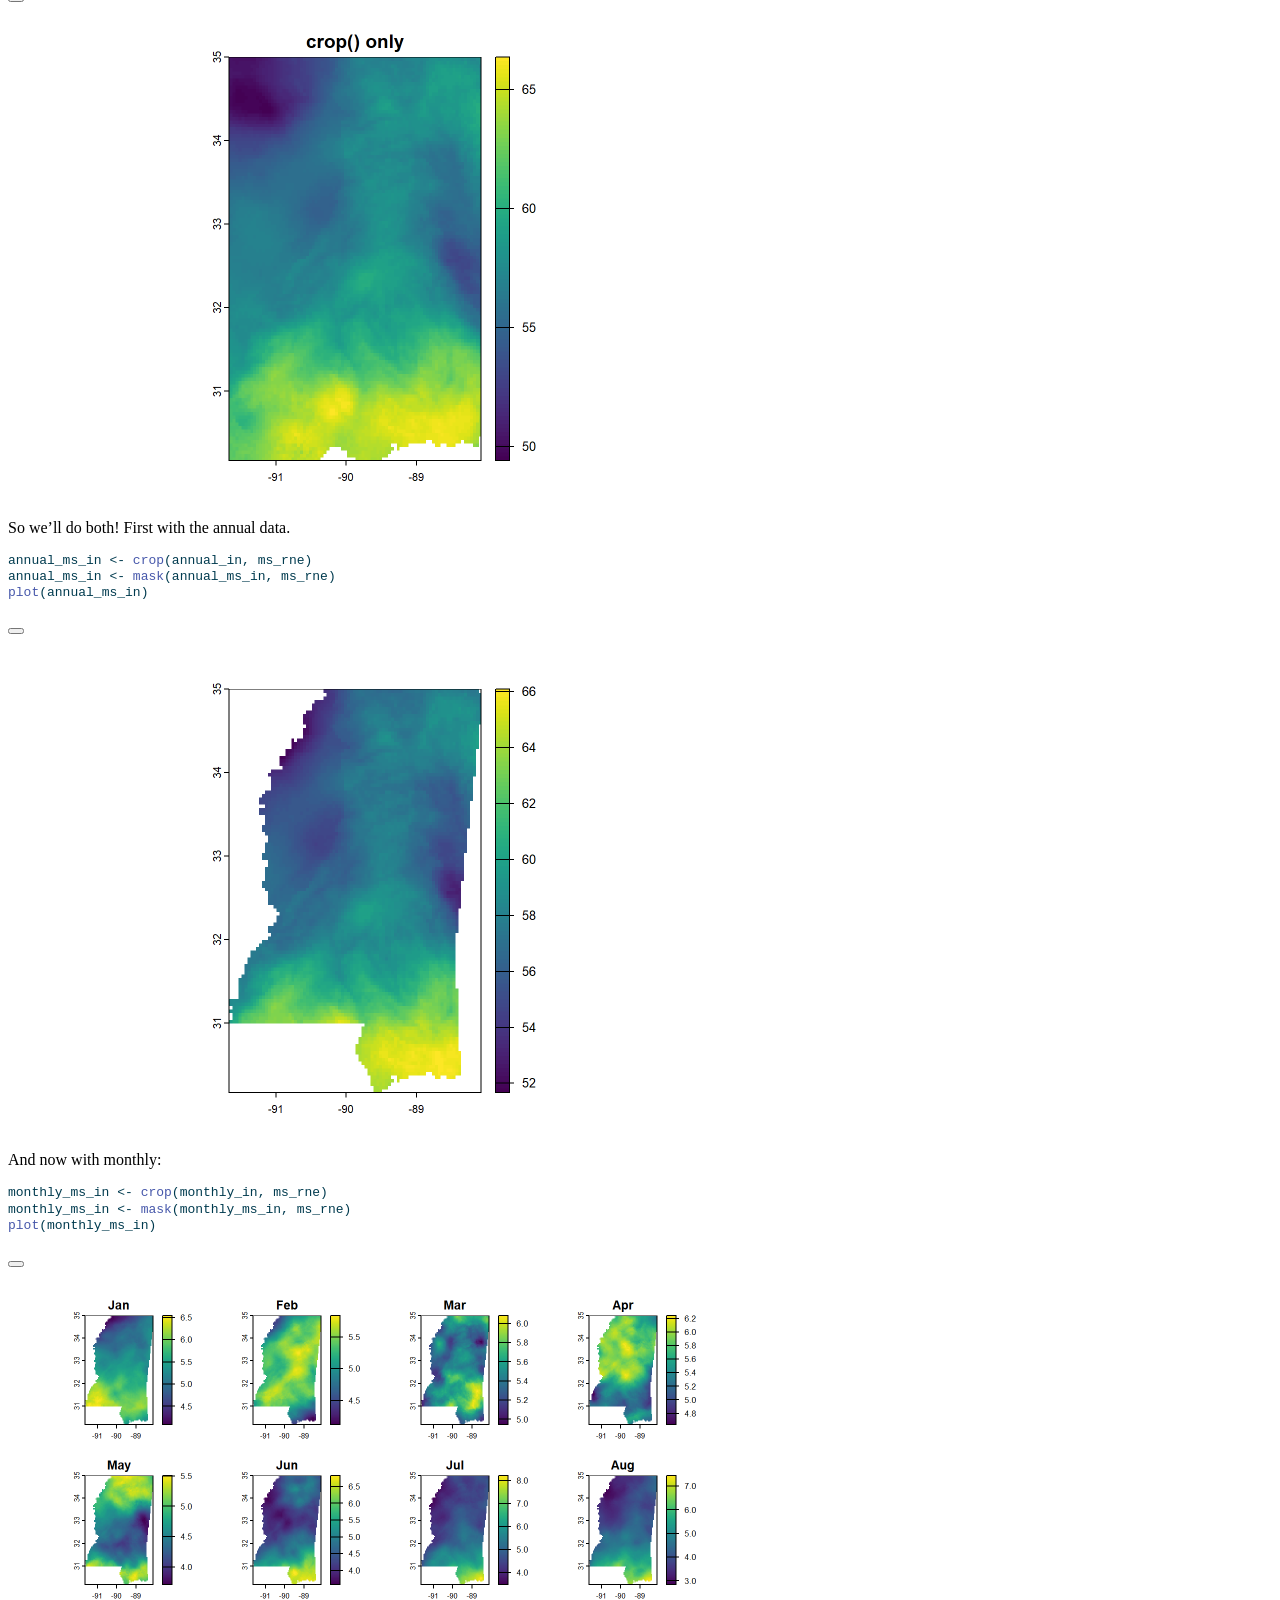
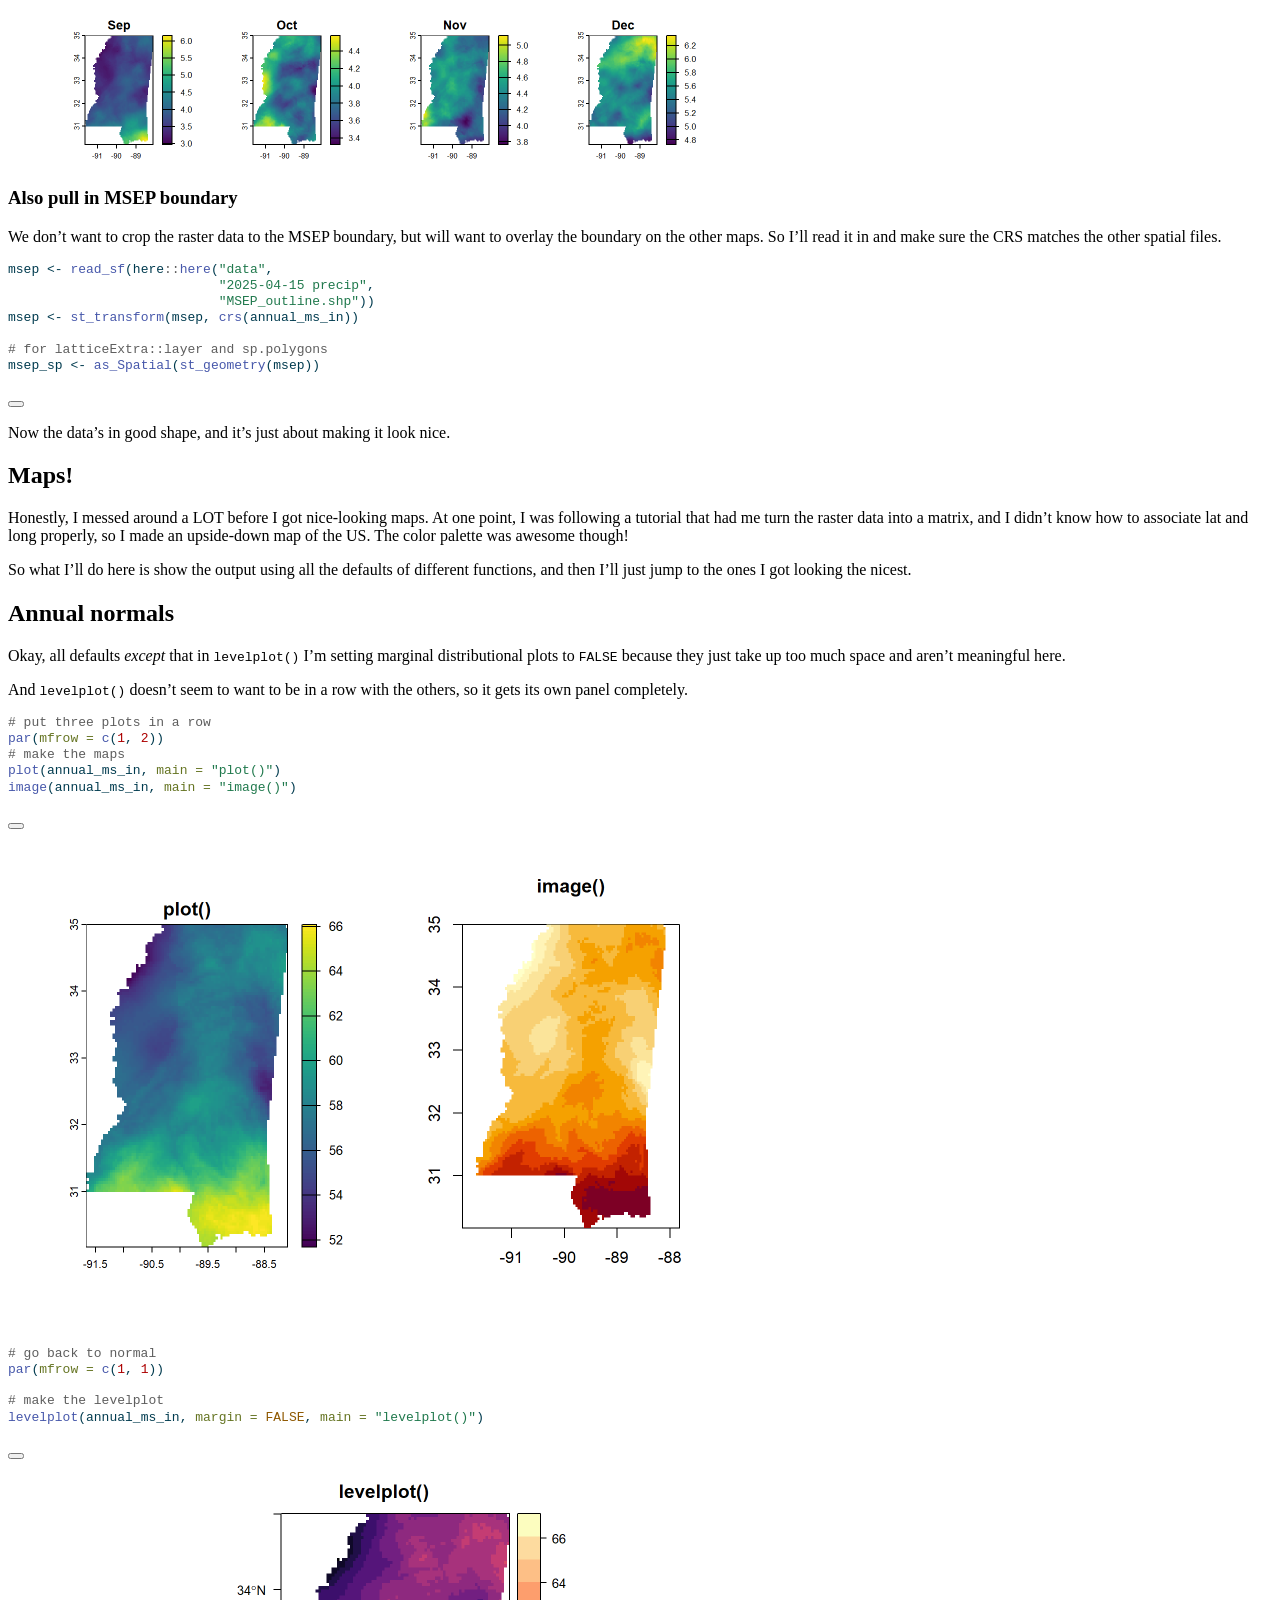
==== commit 5365e9b6: "full render with nojekyll" ====
--- a/docs/posts/2025-04-15 Maps/index.html
+++ b/docs/posts/2025-04-15 Maps/index.html
@@ -2,7 +2,7 @@
 <html xmlns="http://www.w3.org/1999/xhtml" lang="en" xml:lang="en"><head>
 
 <meta charset="utf-8">
-<meta name="generator" content="quarto-1.5.57">
+<meta name="generator" content="quarto-1.8.27">
 
 <meta name="viewport" content="width=device-width, initial-scale=1.0, user-scalable=yes">
 
@@ -23,8 +23,9 @@
   vertical-align: middle;
 }
 /* CSS for syntax highlighting */
+html { -webkit-text-size-adjust: 100%; }
 pre > code.sourceCode { white-space: pre; position: relative; }
-pre > code.sourceCode > span { line-height: 1.25; }
+pre > code.sourceCode > span { display: inline-block; line-height: 1.25; }
 pre > code.sourceCode > span:empty { height: 1.2em; }
 .sourceCode { overflow: visible; }
 code.sourceCode > span { color: inherit; text-decoration: inherit; }
@@ -35,7 +36,7 @@
 }
 @media print {
 pre > code.sourceCode { white-space: pre-wrap; }
-pre > code.sourceCode > span { display: inline-block; text-indent: -5em; padding-left: 5em; }
+pre > code.sourceCode > span { text-indent: -5em; padding-left: 5em; }
 }
 pre.numberSource code
   { counter-reset: source-line 0; }
@@ -66,15 +67,17 @@
 <script src="../../site_libs/quarto-search/fuse.min.js"></script>
 <script src="../../site_libs/quarto-search/quarto-search.js"></script>
 <meta name="quarto:offset" content="../../">
-<script src="../../site_libs/quarto-html/quarto.js"></script>
+<script src="../../site_libs/quarto-html/quarto.js" type="module"></script>
+<script src="../../site_libs/quarto-html/tabsets/tabsets.js" type="module"></script>
+<script src="../../site_libs/quarto-html/axe/axe-check.js" type="module"></script>
 <script src="../../site_libs/quarto-html/popper.min.js"></script>
 <script src="../../site_libs/quarto-html/tippy.umd.min.js"></script>
 <script src="../../site_libs/quarto-html/anchor.min.js"></script>
 <link href="../../site_libs/quarto-html/tippy.css" rel="stylesheet">
-<link href="../../site_libs/quarto-html/quarto-syntax-highlighting.css" rel="stylesheet" id="quarto-text-highlighting-styles">
+<link href="../../site_libs/quarto-html/quarto-syntax-highlighting-ed96de9b727972fe78a7b5d16c58bf87.css" rel="stylesheet" id="quarto-text-highlighting-styles">
 <script src="../../site_libs/bootstrap/bootstrap.min.js"></script>
 <link href="../../site_libs/bootstrap/bootstrap-icons.css" rel="stylesheet">
-<link href="../../site_libs/bootstrap/bootstrap.min.css" rel="stylesheet" id="quarto-bootstrap" data-mode="light">
+<link href="../../site_libs/bootstrap/bootstrap-e31584831b205ffbb2d98406f31c2a5b.min.css" rel="stylesheet" append-hash="true" id="quarto-bootstrap" data-mode="light">
 <script id="quarto-search-options" type="application/json">{
   "location": "navbar",
   "copy-button": false,
@@ -107,7 +110,7 @@
 <link rel="stylesheet" href="../../styles.css">
 </head>
 
-<body class="nav-fixed">
+<body class="nav-fixed quarto-light">
 
 <div id="quarto-search-results"></div>
   <header id="quarto-header" class="headroom fixed-top quarto-banner">
@@ -115,7 +118,8 @@
       <div class="navbar-container container-fluid">
       <div class="navbar-brand-container mx-auto">
     <a href="../../index.html" class="navbar-brand navbar-brand-logo">
-    <img src="../../cmep_logo_circle.png" alt="" class="navbar-logo">
+    <img src="../../cmep_logo_circle.png" alt="" class="navbar-logo light-content">
+    <img src="../../cmep_logo_circle.png" alt="" class="navbar-logo dark-content">
     </a>
     <a class="navbar-brand" href="../../index.html">
     <span class="navbar-title">CMEP coding blog</span>
@@ -267,7 +271,7 @@
 <h1>Packages</h1>
 <p>If you need to install any or all of these, run the following code.</p>
 <div class="cell">
-<div class="sourceCode cell-code" id="cb1"><pre class="sourceCode r code-with-copy"><code class="sourceCode r"><span id="cb1-1"><a href="#cb1-1" aria-hidden="true" tabindex="-1"></a><span class="fu">install.packages</span>(<span class="st">"sf"</span>)             <span class="co"># for most spatial tasks</span></span>
+<div class="code-copy-outer-scaffold"><div class="sourceCode cell-code" id="cb1"><pre class="sourceCode r code-with-copy"><code class="sourceCode r"><span id="cb1-1"><a href="#cb1-1" aria-hidden="true" tabindex="-1"></a><span class="fu">install.packages</span>(<span class="st">"sf"</span>)             <span class="co"># for most spatial tasks</span></span>
 <span id="cb1-2"><a href="#cb1-2" aria-hidden="true" tabindex="-1"></a><span class="fu">install.packages</span>(<span class="st">"terra"</span>)          <span class="co"># for raster data</span></span>
 <span id="cb1-3"><a href="#cb1-3" aria-hidden="true" tabindex="-1"></a><span class="fu">install.packages</span>(<span class="st">"rnaturalearth"</span>)  <span class="co"># for MS outline</span></span>
 <span id="cb1-4"><a href="#cb1-4" aria-hidden="true" tabindex="-1"></a><span class="fu">install.packages</span>(<span class="st">"rasterVis"</span>)      <span class="co"># for various raster plotting functions</span></span>
@@ -278,16 +282,16 @@
 <span id="cb1-9"><a href="#cb1-9" aria-hidden="true" tabindex="-1"></a><span class="fu">install.packages</span>(<span class="st">"dplyr"</span>)          <span class="co"># for filtering</span></span>
 <span id="cb1-10"><a href="#cb1-10" aria-hidden="true" tabindex="-1"></a></span>
 <span id="cb1-11"><a href="#cb1-11" aria-hidden="true" tabindex="-1"></a><span class="fu">install.packages</span>(<span class="st">"devtools"</span>)</span>
-<span id="cb1-12"><a href="#cb1-12" aria-hidden="true" tabindex="-1"></a>devtools<span class="sc">::</span><span class="fu">install_github</span>(<span class="st">"ropensci/rnaturalearthhires"</span>)</span></code><button title="Copy to Clipboard" class="code-copy-button"><i class="bi"></i></button></pre></div>
+<span id="cb1-12"><a href="#cb1-12" aria-hidden="true" tabindex="-1"></a>devtools<span class="sc">::</span><span class="fu">install_github</span>(<span class="st">"ropensci/rnaturalearthhires"</span>)</span></code></pre></div><button title="Copy to Clipboard" class="code-copy-button"><i class="bi"></i></button></div>
 </div>
 <p>And get them loaded. I almost never load <code>here</code> as a library but rather call it inline when I need it. Because I’m not using <code>latticeExtra</code> much either I leave it out of my library calls.</p>
 <div class="cell">
-<div class="sourceCode cell-code" id="cb2"><pre class="sourceCode r code-with-copy"><code class="sourceCode r"><span id="cb2-1"><a href="#cb2-1" aria-hidden="true" tabindex="-1"></a><span class="fu">library</span>(sf)</span>
+<div class="code-copy-outer-scaffold"><div class="sourceCode cell-code" id="cb2"><pre class="sourceCode r code-with-copy"><code class="sourceCode r"><span id="cb2-1"><a href="#cb2-1" aria-hidden="true" tabindex="-1"></a><span class="fu">library</span>(sf)</span>
 <span id="cb2-2"><a href="#cb2-2" aria-hidden="true" tabindex="-1"></a><span class="fu">library</span>(terra)</span>
 <span id="cb2-3"><a href="#cb2-3" aria-hidden="true" tabindex="-1"></a><span class="fu">library</span>(rnaturalearth)</span>
 <span id="cb2-4"><a href="#cb2-4" aria-hidden="true" tabindex="-1"></a><span class="fu">library</span>(rasterVis)</span>
 <span id="cb2-5"><a href="#cb2-5" aria-hidden="true" tabindex="-1"></a><span class="fu">library</span>(tmap)</span>
-<span id="cb2-6"><a href="#cb2-6" aria-hidden="true" tabindex="-1"></a><span class="fu">library</span>(RColorBrewer)</span></code><button title="Copy to Clipboard" class="code-copy-button"><i class="bi"></i></button></pre></div>
+<span id="cb2-6"><a href="#cb2-6" aria-hidden="true" tabindex="-1"></a><span class="fu">library</span>(RColorBrewer)</span></code></pre></div><button title="Copy to Clipboard" class="code-copy-button"><i class="bi"></i></button></div>
 </div>
 </section>
 <section id="exploring-the-data" class="level1">
@@ -296,13 +300,13 @@
 <h2 class="anchored" data-anchor-id="loading-and-subsetting">Loading and subsetting</h2>
 <p>Turns out there are several ways to load and work with <code>.nc</code> data files. I found <code>terra::rast()</code> kept things simplest down the line.</p>
 <div class="cell">
-<div class="sourceCode cell-code" id="cb3"><pre class="sourceCode r code-with-copy"><code class="sourceCode r"><span id="cb3-1"><a href="#cb3-1" aria-hidden="true" tabindex="-1"></a>dat_nc <span class="ot">&lt;-</span> <span class="fu">rast</span>(here<span class="sc">::</span><span class="fu">here</span>(<span class="st">"data"</span>,</span>
+<div class="code-copy-outer-scaffold"><div class="sourceCode cell-code" id="cb3"><pre class="sourceCode r code-with-copy"><code class="sourceCode r"><span id="cb3-1"><a href="#cb3-1" aria-hidden="true" tabindex="-1"></a>dat_nc <span class="ot">&lt;-</span> <span class="fu">rast</span>(here<span class="sc">::</span><span class="fu">here</span>(<span class="st">"data"</span>,</span>
 <span id="cb3-2"><a href="#cb3-2" aria-hidden="true" tabindex="-1"></a>                          <span class="st">"2025-04-15 precip"</span>,</span>
-<span id="cb3-3"><a href="#cb3-3" aria-hidden="true" tabindex="-1"></a>                          <span class="st">"prcp-1991_2020-monthly-normals-v1.0.nc"</span>))</span></code><button title="Copy to Clipboard" class="code-copy-button"><i class="bi"></i></button></pre></div>
+<span id="cb3-3"><a href="#cb3-3" aria-hidden="true" tabindex="-1"></a>                          <span class="st">"prcp-1991_2020-monthly-normals-v1.0.nc"</span>))</span></code></pre></div><button title="Copy to Clipboard" class="code-copy-button"><i class="bi"></i></button></div>
 </div>
 <p>Printing <code>dat_nc</code> gives us some idea of what’s in here. Notably, there are 85 layers - you can see this in the 2nd row of output, <code>dimensions</code>.</p>
 <div class="cell">
-<div class="sourceCode cell-code" id="cb4"><pre class="sourceCode r code-with-copy"><code class="sourceCode r"><span id="cb4-1"><a href="#cb4-1" aria-hidden="true" tabindex="-1"></a>dat_nc</span></code><button title="Copy to Clipboard" class="code-copy-button"><i class="bi"></i></button></pre></div>
+<div class="code-copy-outer-scaffold"><div class="sourceCode cell-code" id="cb4"><pre class="sourceCode r code-with-copy"><code class="sourceCode r"><span id="cb4-1"><a href="#cb4-1" aria-hidden="true" tabindex="-1"></a>dat_nc</span></code></pre></div><button title="Copy to Clipboard" class="code-copy-button"><i class="bi"></i></button></div>
 <div class="cell-output cell-output-stdout">
 <pre><code>class       : SpatRaster 
 dimensions  : 596, 1385, 85  (nrow, ncol, nlyr)
@@ -323,13 +327,13 @@
 </div>
 <p>I’ve set the below chunk not to evaluate, but taking a look through the names shows me that not only are there monthly normals, but also standard deviations, mins, and maxes. Additionally, we get normals, sd, min, and max for 4 different seasons, AND annual values. There are also various layers with <code>flag</code> in them, which I assume refers to data quality.</p>
 <div class="cell">
-<div class="sourceCode cell-code" id="cb6"><pre class="sourceCode r code-with-copy"><code class="sourceCode r"><span id="cb6-1"><a href="#cb6-1" aria-hidden="true" tabindex="-1"></a><span class="fu">names</span>(dat_nc)</span></code><button title="Copy to Clipboard" class="code-copy-button"><i class="bi"></i></button></pre></div>
+<div class="code-copy-outer-scaffold"><div class="sourceCode cell-code" id="cb6"><pre class="sourceCode r code-with-copy"><code class="sourceCode r"><span id="cb6-1"><a href="#cb6-1" aria-hidden="true" tabindex="-1"></a><span class="fu">names</span>(dat_nc)</span></code></pre></div><button title="Copy to Clipboard" class="code-copy-button"><i class="bi"></i></button></div>
 </div>
 <p>From all of this, I can make smaller datasets for only the normal (long-term average) values. I’m also assigning month abbreviations as the layer names, for nicer facet titles.</p>
 <div class="cell">
-<div class="sourceCode cell-code" id="cb7"><pre class="sourceCode r code-with-copy"><code class="sourceCode r"><span id="cb7-1"><a href="#cb7-1" aria-hidden="true" tabindex="-1"></a>dat_annual <span class="ot">&lt;-</span> dat_nc[[<span class="st">"annprcp_norm"</span>]]</span>
+<div class="code-copy-outer-scaffold"><div class="sourceCode cell-code" id="cb7"><pre class="sourceCode r code-with-copy"><code class="sourceCode r"><span id="cb7-1"><a href="#cb7-1" aria-hidden="true" tabindex="-1"></a>dat_annual <span class="ot">&lt;-</span> dat_nc[[<span class="st">"annprcp_norm"</span>]]</span>
 <span id="cb7-2"><a href="#cb7-2" aria-hidden="true" tabindex="-1"></a>dat_monthly <span class="ot">&lt;-</span> dat_nc[[<span class="fu">grep</span>(<span class="st">"mlyprcp_norm"</span>, <span class="fu">names</span>(dat_nc))]]</span>
-<span id="cb7-3"><a href="#cb7-3" aria-hidden="true" tabindex="-1"></a><span class="fu">names</span>(dat_monthly) <span class="ot">&lt;-</span> month.abb</span></code><button title="Copy to Clipboard" class="code-copy-button"><i class="bi"></i></button></pre></div>
+<span id="cb7-3"><a href="#cb7-3" aria-hidden="true" tabindex="-1"></a><span class="fu">names</span>(dat_monthly) <span class="ot">&lt;-</span> month.abb</span></code></pre></div><button title="Copy to Clipboard" class="code-copy-button"><i class="bi"></i></button></div>
 </div>
 </section>
 <section id="plot-and-image" class="level2">
@@ -339,7 +343,7 @@
 <h3 class="anchored" data-anchor-id="annual-normals">Annual normals</h3>
 <p>Here is the annual data, mapped both ways. In case there was any question, we can see we are working with data from the entire country. <code>image()</code> uses different colors and seems like it may do more binning. It also does not have a legend by default, though one can be added.</p>
 <div class="cell">
-<div class="sourceCode cell-code" id="cb8"><pre class="sourceCode r code-with-copy"><code class="sourceCode r"><span id="cb8-1"><a href="#cb8-1" aria-hidden="true" tabindex="-1"></a><span class="fu">plot</span>(dat_annual, <span class="at">main =</span> <span class="st">"plot()"</span>)</span></code><button title="Copy to Clipboard" class="code-copy-button"><i class="bi"></i></button></pre></div>
+<div class="code-copy-outer-scaffold"><div class="sourceCode cell-code" id="cb8"><pre class="sourceCode r code-with-copy"><code class="sourceCode r"><span id="cb8-1"><a href="#cb8-1" aria-hidden="true" tabindex="-1"></a><span class="fu">plot</span>(dat_annual, <span class="at">main =</span> <span class="st">"plot()"</span>)</span></code></pre></div><button title="Copy to Clipboard" class="code-copy-button"><i class="bi"></i></button></div>
 <div class="cell-output-display">
 <div>
 <figure class="figure">
@@ -347,7 +351,7 @@
 </figure>
 </div>
 </div>
-<div class="sourceCode cell-code" id="cb9"><pre class="sourceCode r code-with-copy"><code class="sourceCode r"><span id="cb9-1"><a href="#cb9-1" aria-hidden="true" tabindex="-1"></a><span class="fu">image</span>(dat_annual, <span class="at">main =</span> <span class="st">"image()"</span>)</span></code><button title="Copy to Clipboard" class="code-copy-button"><i class="bi"></i></button></pre></div>
+<div class="code-copy-outer-scaffold"><div class="sourceCode cell-code" id="cb9"><pre class="sourceCode r code-with-copy"><code class="sourceCode r"><span id="cb9-1"><a href="#cb9-1" aria-hidden="true" tabindex="-1"></a><span class="fu">image</span>(dat_annual, <span class="at">main =</span> <span class="st">"image()"</span>)</span></code></pre></div><button title="Copy to Clipboard" class="code-copy-button"><i class="bi"></i></button></div>
 <div class="cell-output-display">
 <div>
 <figure class="figure">
@@ -362,7 +366,7 @@
 <p><code>plot()</code> is a quick easy way to see multiple layers. Note though - color scales are different in the different facets! You have to work with it if you want the same color scale across facets. (We’ll get there in this post.)</p>
 <p><code>image()</code> only shows one layer at a time. I assume this is the first, and you can of course specify.</p>
 <div class="cell">
-<div class="sourceCode cell-code" id="cb10"><pre class="sourceCode r code-with-copy"><code class="sourceCode r"><span id="cb10-1"><a href="#cb10-1" aria-hidden="true" tabindex="-1"></a><span class="fu">plot</span>(dat_monthly)</span></code><button title="Copy to Clipboard" class="code-copy-button"><i class="bi"></i></button></pre></div>
+<div class="code-copy-outer-scaffold"><div class="sourceCode cell-code" id="cb10"><pre class="sourceCode r code-with-copy"><code class="sourceCode r"><span id="cb10-1"><a href="#cb10-1" aria-hidden="true" tabindex="-1"></a><span class="fu">plot</span>(dat_monthly)</span></code></pre></div><button title="Copy to Clipboard" class="code-copy-button"><i class="bi"></i></button></div>
 <div class="cell-output-display">
 <div>
 <figure class="figure">
@@ -370,7 +374,7 @@
 </figure>
 </div>
 </div>
-<div class="sourceCode cell-code" id="cb11"><pre class="sourceCode r code-with-copy"><code class="sourceCode r"><span id="cb11-1"><a href="#cb11-1" aria-hidden="true" tabindex="-1"></a><span class="fu">image</span>(dat_monthly)</span></code><button title="Copy to Clipboard" class="code-copy-button"><i class="bi"></i></button></pre></div>
+<div class="code-copy-outer-scaffold"><div class="sourceCode cell-code" id="cb11"><pre class="sourceCode r code-with-copy"><code class="sourceCode r"><span id="cb11-1"><a href="#cb11-1" aria-hidden="true" tabindex="-1"></a><span class="fu">image</span>(dat_monthly)</span></code></pre></div><button title="Copy to Clipboard" class="code-copy-button"><i class="bi"></i></button></div>
 <div class="cell-output-display">
 <div>
 <figure class="figure">
@@ -378,7 +382,7 @@
 </figure>
 </div>
 </div>
-<div class="sourceCode cell-code" id="cb12"><pre class="sourceCode r code-with-copy"><code class="sourceCode r"><span id="cb12-1"><a href="#cb12-1" aria-hidden="true" tabindex="-1"></a><span class="fu">image</span>(dat_monthly[[<span class="dv">4</span>]], <span class="at">main =</span> <span class="st">"image(), layer 4"</span>)</span></code><button title="Copy to Clipboard" class="code-copy-button"><i class="bi"></i></button></pre></div>
+<div class="code-copy-outer-scaffold"><div class="sourceCode cell-code" id="cb12"><pre class="sourceCode r code-with-copy"><code class="sourceCode r"><span id="cb12-1"><a href="#cb12-1" aria-hidden="true" tabindex="-1"></a><span class="fu">image</span>(dat_monthly[[<span class="dv">4</span>]], <span class="at">main =</span> <span class="st">"image(), layer 4"</span>)</span></code></pre></div><button title="Copy to Clipboard" class="code-copy-button"><i class="bi"></i></button></div>
 <div class="cell-output-display">
 <div>
 <figure class="figure">
@@ -396,25 +400,25 @@
 <section id="convert-to-inches" class="level2">
 <h2 class="anchored" data-anchor-id="convert-to-inches">convert to inches</h2>
 <div class="cell">
-<div class="sourceCode cell-code" id="cb13"><pre class="sourceCode r code-with-copy"><code class="sourceCode r"><span id="cb13-1"><a href="#cb13-1" aria-hidden="true" tabindex="-1"></a>annual_in <span class="ot">&lt;-</span> dat_annual <span class="sc">/</span> <span class="fl">25.4</span></span>
-<span id="cb13-2"><a href="#cb13-2" aria-hidden="true" tabindex="-1"></a>monthly_in <span class="ot">&lt;-</span> dat_monthly <span class="sc">/</span> <span class="fl">25.4</span></span></code><button title="Copy to Clipboard" class="code-copy-button"><i class="bi"></i></button></pre></div>
+<div class="code-copy-outer-scaffold"><div class="sourceCode cell-code" id="cb13"><pre class="sourceCode r code-with-copy"><code class="sourceCode r"><span id="cb13-1"><a href="#cb13-1" aria-hidden="true" tabindex="-1"></a>annual_in <span class="ot">&lt;-</span> dat_annual <span class="sc">/</span> <span class="fl">25.4</span></span>
+<span id="cb13-2"><a href="#cb13-2" aria-hidden="true" tabindex="-1"></a>monthly_in <span class="ot">&lt;-</span> dat_monthly <span class="sc">/</span> <span class="fl">25.4</span></span></code></pre></div><button title="Copy to Clipboard" class="code-copy-button"><i class="bi"></i></button></div>
 </div>
 </section>
 <section id="get-the-ms-boundary" class="level2">
 <h2 class="anchored" data-anchor-id="get-the-ms-boundary">get the MS boundary</h2>
 <p>In my explorations, I also came across multiple ways to get state boundaries. <code>USAboundaries</code> is a useful package but didn’t play nice with all my mapping attempts - certain packages need certain explicitly spatial data types and I didn’t know how to convert what I got from <code>USAboundaries</code>. I’m sure it can be done. But I had also used <code>rnaturalearth</code> so I went back to that.</p>
 <div class="cell">
-<div class="sourceCode cell-code" id="cb14"><pre class="sourceCode r code-with-copy"><code class="sourceCode r"><span id="cb14-1"><a href="#cb14-1" aria-hidden="true" tabindex="-1"></a>ms_rne <span class="ot">&lt;-</span> <span class="fu">ne_states</span>(<span class="at">country =</span> <span class="st">"United States of America"</span>, <span class="at">returnclass =</span> <span class="st">"sf"</span>) <span class="sc">|&gt;</span> </span>
-<span id="cb14-2"><a href="#cb14-2" aria-hidden="true" tabindex="-1"></a>    dplyr<span class="sc">::</span><span class="fu">filter</span>(name <span class="sc">==</span> <span class="st">"Mississippi"</span>)</span></code><button title="Copy to Clipboard" class="code-copy-button"><i class="bi"></i></button></pre></div>
+<div class="code-copy-outer-scaffold"><div class="sourceCode cell-code" id="cb14"><pre class="sourceCode r code-with-copy"><code class="sourceCode r"><span id="cb14-1"><a href="#cb14-1" aria-hidden="true" tabindex="-1"></a>ms_rne <span class="ot">&lt;-</span> <span class="fu">ne_states</span>(<span class="at">country =</span> <span class="st">"United States of America"</span>, <span class="at">returnclass =</span> <span class="st">"sf"</span>) <span class="sc">|&gt;</span> </span>
+<span id="cb14-2"><a href="#cb14-2" aria-hidden="true" tabindex="-1"></a>    dplyr<span class="sc">::</span><span class="fu">filter</span>(name <span class="sc">==</span> <span class="st">"Mississippi"</span>)</span></code></pre></div><button title="Copy to Clipboard" class="code-copy-button"><i class="bi"></i></button></div>
 </div>
 <p>The spatial extent and coordinate reference system can be investigated. I don’t show the output here, only the functions.</p>
 <div class="cell">
-<div class="sourceCode cell-code" id="cb15"><pre class="sourceCode r code-with-copy"><code class="sourceCode r"><span id="cb15-1"><a href="#cb15-1" aria-hidden="true" tabindex="-1"></a><span class="fu">ext</span>(ms_rne)</span>
-<span id="cb15-2"><a href="#cb15-2" aria-hidden="true" tabindex="-1"></a><span class="fu">crs</span>(ms_rne)</span></code><button title="Copy to Clipboard" class="code-copy-button"><i class="bi"></i></button></pre></div>
+<div class="code-copy-outer-scaffold"><div class="sourceCode cell-code" id="cb15"><pre class="sourceCode r code-with-copy"><code class="sourceCode r"><span id="cb15-1"><a href="#cb15-1" aria-hidden="true" tabindex="-1"></a><span class="fu">ext</span>(ms_rne)</span>
+<span id="cb15-2"><a href="#cb15-2" aria-hidden="true" tabindex="-1"></a><span class="fu">crs</span>(ms_rne)</span></code></pre></div><button title="Copy to Clipboard" class="code-copy-button"><i class="bi"></i></button></div>
 </div>
 <p>Also make sure it generally looks right:</p>
 <div class="cell">
-<div class="sourceCode cell-code" id="cb16"><pre class="sourceCode r code-with-copy"><code class="sourceCode r"><span id="cb16-1"><a href="#cb16-1" aria-hidden="true" tabindex="-1"></a><span class="fu">plot</span>(<span class="fu">st_geometry</span>(ms_rne))</span></code><button title="Copy to Clipboard" class="code-copy-button"><i class="bi"></i></button></pre></div>
+<div class="code-copy-outer-scaffold"><div class="sourceCode cell-code" id="cb16"><pre class="sourceCode r code-with-copy"><code class="sourceCode r"><span id="cb16-1"><a href="#cb16-1" aria-hidden="true" tabindex="-1"></a><span class="fu">plot</span>(<span class="fu">st_geometry</span>(ms_rne))</span></code></pre></div><button title="Copy to Clipboard" class="code-copy-button"><i class="bi"></i></button></div>
 <div class="cell-output-display">
 <div>
 <figure class="figure">
@@ -426,7 +430,7 @@
 <p>Yep, that looks like Mississippi!</p>
 <p>I know from all my other playing that both <code>ms_rne</code> and my raster files are referenced to WGS-84, but just in case, I’ll go ahead and transform.</p>
 <div class="cell">
-<div class="sourceCode cell-code" id="cb17"><pre class="sourceCode r code-with-copy"><code class="sourceCode r"><span id="cb17-1"><a href="#cb17-1" aria-hidden="true" tabindex="-1"></a>ms_rne <span class="ot">&lt;-</span> sf<span class="sc">::</span><span class="fu">st_transform</span>(ms_rne, <span class="fu">crs</span>(dat_annual))</span></code><button title="Copy to Clipboard" class="code-copy-button"><i class="bi"></i></button></pre></div>
+<div class="code-copy-outer-scaffold"><div class="sourceCode cell-code" id="cb17"><pre class="sourceCode r code-with-copy"><code class="sourceCode r"><span id="cb17-1"><a href="#cb17-1" aria-hidden="true" tabindex="-1"></a>ms_rne <span class="ot">&lt;-</span> sf<span class="sc">::</span><span class="fu">st_transform</span>(ms_rne, <span class="fu">crs</span>(dat_annual))</span></code></pre></div><button title="Copy to Clipboard" class="code-copy-button"><i class="bi"></i></button></div>
 </div>
 </section>
 <section id="crop-and-mask" class="level2">
@@ -434,7 +438,7 @@
 <p>Getting the raster data into the shape of MS takes two steps. <code>crop()</code> makes a rectangle based on the bounding box of what you’re trying to crop to, and <code>mask()</code> gets it into the right shape. You could also do it in the reverse order - if you use <code>mask()</code> first, you see colors in the shape of the state but the entire plot region still covers the entire US.</p>
 <p>Here, I’ll show you, because I needed to see it:</p>
 <div class="cell">
-<div class="sourceCode cell-code" id="cb18"><pre class="sourceCode r code-with-copy"><code class="sourceCode r"><span id="cb18-1"><a href="#cb18-1" aria-hidden="true" tabindex="-1"></a><span class="fu">plot</span>(<span class="fu">mask</span>(annual_in, ms_rne), <span class="at">main =</span> <span class="st">"mask() only"</span>)</span></code><button title="Copy to Clipboard" class="code-copy-button"><i class="bi"></i></button></pre></div>
+<div class="code-copy-outer-scaffold"><div class="sourceCode cell-code" id="cb18"><pre class="sourceCode r code-with-copy"><code class="sourceCode r"><span id="cb18-1"><a href="#cb18-1" aria-hidden="true" tabindex="-1"></a><span class="fu">plot</span>(<span class="fu">mask</span>(annual_in, ms_rne), <span class="at">main =</span> <span class="st">"mask() only"</span>)</span></code></pre></div><button title="Copy to Clipboard" class="code-copy-button"><i class="bi"></i></button></div>
 <div class="cell-output-display">
 <div>
 <figure class="figure">
@@ -442,7 +446,7 @@
 </figure>
 </div>
 </div>
-<div class="sourceCode cell-code" id="cb19"><pre class="sourceCode r code-with-copy"><code class="sourceCode r"><span id="cb19-1"><a href="#cb19-1" aria-hidden="true" tabindex="-1"></a><span class="fu">plot</span>(<span class="fu">crop</span>(annual_in, ms_rne), <span class="at">main =</span> <span class="st">"crop() only"</span>)</span></code><button title="Copy to Clipboard" class="code-copy-button"><i class="bi"></i></button></pre></div>
+<div class="code-copy-outer-scaffold"><div class="sourceCode cell-code" id="cb19"><pre class="sourceCode r code-with-copy"><code class="sourceCode r"><span id="cb19-1"><a href="#cb19-1" aria-hidden="true" tabindex="-1"></a><span class="fu">plot</span>(<span class="fu">crop</span>(annual_in, ms_rne), <span class="at">main =</span> <span class="st">"crop() only"</span>)</span></code></pre></div><button title="Copy to Clipboard" class="code-copy-button"><i class="bi"></i></button></div>
 <div class="cell-output-display">
 <div>
 <figure class="figure">
@@ -453,9 +457,9 @@
 </div>
 <p>So we’ll do both! First with the annual data.</p>
 <div class="cell">
-<div class="sourceCode cell-code" id="cb20"><pre class="sourceCode r code-with-copy"><code class="sourceCode r"><span id="cb20-1"><a href="#cb20-1" aria-hidden="true" tabindex="-1"></a>annual_ms_in <span class="ot">&lt;-</span> <span class="fu">crop</span>(annual_in, ms_rne)</span>
+<div class="code-copy-outer-scaffold"><div class="sourceCode cell-code" id="cb20"><pre class="sourceCode r code-with-copy"><code class="sourceCode r"><span id="cb20-1"><a href="#cb20-1" aria-hidden="true" tabindex="-1"></a>annual_ms_in <span class="ot">&lt;-</span> <span class="fu">crop</span>(annual_in, ms_rne)</span>
 <span id="cb20-2"><a href="#cb20-2" aria-hidden="true" tabindex="-1"></a>annual_ms_in <span class="ot">&lt;-</span> <span class="fu">mask</span>(annual_ms_in, ms_rne)</span>
-<span id="cb20-3"><a href="#cb20-3" aria-hidden="true" tabindex="-1"></a><span class="fu">plot</span>(annual_ms_in)</span></code><button title="Copy to Clipboard" class="code-copy-button"><i class="bi"></i></button></pre></div>
+<span id="cb20-3"><a href="#cb20-3" aria-hidden="true" tabindex="-1"></a><span class="fu">plot</span>(annual_ms_in)</span></code></pre></div><button title="Copy to Clipboard" class="code-copy-button"><i class="bi"></i></button></div>
 <div class="cell-output-display">
 <div>
 <figure class="figure">
@@ -466,9 +470,9 @@
 </div>
 <p>And now with monthly:</p>
 <div class="cell">
-<div class="sourceCode cell-code" id="cb21"><pre class="sourceCode r code-with-copy"><code class="sourceCode r"><span id="cb21-1"><a href="#cb21-1" aria-hidden="true" tabindex="-1"></a>monthly_ms_in <span class="ot">&lt;-</span> <span class="fu">crop</span>(monthly_in, ms_rne)</span>
+<div class="code-copy-outer-scaffold"><div class="sourceCode cell-code" id="cb21"><pre class="sourceCode r code-with-copy"><code class="sourceCode r"><span id="cb21-1"><a href="#cb21-1" aria-hidden="true" tabindex="-1"></a>monthly_ms_in <span class="ot">&lt;-</span> <span class="fu">crop</span>(monthly_in, ms_rne)</span>
 <span id="cb21-2"><a href="#cb21-2" aria-hidden="true" tabindex="-1"></a>monthly_ms_in <span class="ot">&lt;-</span> <span class="fu">mask</span>(monthly_ms_in, ms_rne)</span>
-<span id="cb21-3"><a href="#cb21-3" aria-hidden="true" tabindex="-1"></a><span class="fu">plot</span>(monthly_ms_in)</span></code><button title="Copy to Clipboard" class="code-copy-button"><i class="bi"></i></button></pre></div>
+<span id="cb21-3"><a href="#cb21-3" aria-hidden="true" tabindex="-1"></a><span class="fu">plot</span>(monthly_ms_in)</span></code></pre></div><button title="Copy to Clipboard" class="code-copy-button"><i class="bi"></i></button></div>
 <div class="cell-output-display">
 <div>
 <figure class="figure">
@@ -481,13 +485,13 @@
 <h3 class="anchored" data-anchor-id="also-pull-in-msep-boundary">Also pull in MSEP boundary</h3>
 <p>We don’t want to crop the raster data to the MSEP boundary, but will want to overlay the boundary on the other maps. So I’ll read it in and make sure the CRS matches the other spatial files.</p>
 <div class="cell">
-<div class="sourceCode cell-code" id="cb22"><pre class="sourceCode r code-with-copy"><code class="sourceCode r"><span id="cb22-1"><a href="#cb22-1" aria-hidden="true" tabindex="-1"></a>msep <span class="ot">&lt;-</span> <span class="fu">read_sf</span>(here<span class="sc">::</span><span class="fu">here</span>(<span class="st">"data"</span>,</span>
+<div class="code-copy-outer-scaffold"><div class="sourceCode cell-code" id="cb22"><pre class="sourceCode r code-with-copy"><code class="sourceCode r"><span id="cb22-1"><a href="#cb22-1" aria-hidden="true" tabindex="-1"></a>msep <span class="ot">&lt;-</span> <span class="fu">read_sf</span>(here<span class="sc">::</span><span class="fu">here</span>(<span class="st">"data"</span>,</span>
 <span id="cb22-2"><a href="#cb22-2" aria-hidden="true" tabindex="-1"></a>                           <span class="st">"2025-04-15 precip"</span>,</span>
 <span id="cb22-3"><a href="#cb22-3" aria-hidden="true" tabindex="-1"></a>                           <span class="st">"MSEP_outline.shp"</span>))</span>
 <span id="cb22-4"><a href="#cb22-4" aria-hidden="true" tabindex="-1"></a>msep <span class="ot">&lt;-</span> <span class="fu">st_transform</span>(msep, <span class="fu">crs</span>(annual_ms_in))</span>
 <span id="cb22-5"><a href="#cb22-5" aria-hidden="true" tabindex="-1"></a></span>
 <span id="cb22-6"><a href="#cb22-6" aria-hidden="true" tabindex="-1"></a><span class="co"># for latticeExtra::layer and sp.polygons</span></span>
-<span id="cb22-7"><a href="#cb22-7" aria-hidden="true" tabindex="-1"></a>msep_sp <span class="ot">&lt;-</span> <span class="fu">as_Spatial</span>(<span class="fu">st_geometry</span>(msep))</span></code><button title="Copy to Clipboard" class="code-copy-button"><i class="bi"></i></button></pre></div>
+<span id="cb22-7"><a href="#cb22-7" aria-hidden="true" tabindex="-1"></a>msep_sp <span class="ot">&lt;-</span> <span class="fu">as_Spatial</span>(<span class="fu">st_geometry</span>(msep))</span></code></pre></div><button title="Copy to Clipboard" class="code-copy-button"><i class="bi"></i></button></div>
 </div>
 <p>Now the data’s in good shape, and it’s just about making it look nice.</p>
 </section>
@@ -502,11 +506,11 @@
 <p>Okay, all defaults <em>except</em> that in <code>levelplot()</code> I’m setting marginal distributional plots to <code>FALSE</code> because they just take up too much space and aren’t meaningful here.</p>
 <p>And <code>levelplot()</code> doesn’t seem to want to be in a row with the others, so it gets its own panel completely.</p>
 <div class="cell">
-<div class="sourceCode cell-code" id="cb23"><pre class="sourceCode r code-with-copy"><code class="sourceCode r"><span id="cb23-1"><a href="#cb23-1" aria-hidden="true" tabindex="-1"></a><span class="co"># put three plots in a row</span></span>
+<div class="code-copy-outer-scaffold"><div class="sourceCode cell-code" id="cb23"><pre class="sourceCode r code-with-copy"><code class="sourceCode r"><span id="cb23-1"><a href="#cb23-1" aria-hidden="true" tabindex="-1"></a><span class="co"># put three plots in a row</span></span>
 <span id="cb23-2"><a href="#cb23-2" aria-hidden="true" tabindex="-1"></a><span class="fu">par</span>(<span class="at">mfrow =</span> <span class="fu">c</span>(<span class="dv">1</span>, <span class="dv">2</span>))</span>
 <span id="cb23-3"><a href="#cb23-3" aria-hidden="true" tabindex="-1"></a><span class="co"># make the maps</span></span>
 <span id="cb23-4"><a href="#cb23-4" aria-hidden="true" tabindex="-1"></a><span class="fu">plot</span>(annual_ms_in, <span class="at">main =</span> <span class="st">"plot()"</span>)</span>
-<span id="cb23-5"><a href="#cb23-5" aria-hidden="true" tabindex="-1"></a><span class="fu">image</span>(annual_ms_in, <span class="at">main =</span> <span class="st">"image()"</span>)</span></code><button title="Copy to Clipboard" class="code-copy-button"><i class="bi"></i></button></pre></div>
+<span id="cb23-5"><a href="#cb23-5" aria-hidden="true" tabindex="-1"></a><span class="fu">image</span>(annual_ms_in, <span class="at">main =</span> <span class="st">"image()"</span>)</span></code></pre></div><button title="Copy to Clipboard" class="code-copy-button"><i class="bi"></i></button></div>
 <div class="cell-output-display">
 <div>
 <figure class="figure">
@@ -514,11 +518,11 @@
 </figure>
 </div>
 </div>
-<div class="sourceCode cell-code" id="cb24"><pre class="sourceCode r code-with-copy"><code class="sourceCode r"><span id="cb24-1"><a href="#cb24-1" aria-hidden="true" tabindex="-1"></a><span class="co"># go back to normal</span></span>
+<div class="code-copy-outer-scaffold"><div class="sourceCode cell-code" id="cb24"><pre class="sourceCode r code-with-copy"><code class="sourceCode r"><span id="cb24-1"><a href="#cb24-1" aria-hidden="true" tabindex="-1"></a><span class="co"># go back to normal</span></span>
 <span id="cb24-2"><a href="#cb24-2" aria-hidden="true" tabindex="-1"></a><span class="fu">par</span>(<span class="at">mfrow =</span> <span class="fu">c</span>(<span class="dv">1</span>, <span class="dv">1</span>))</span>
 <span id="cb24-3"><a href="#cb24-3" aria-hidden="true" tabindex="-1"></a></span>
 <span id="cb24-4"><a href="#cb24-4" aria-hidden="true" tabindex="-1"></a><span class="co"># make the levelplot</span></span>
-<span id="cb24-5"><a href="#cb24-5" aria-hidden="true" tabindex="-1"></a><span class="fu">levelplot</span>(annual_ms_in, <span class="at">margin =</span> <span class="cn">FALSE</span>, <span class="at">main =</span> <span class="st">"levelplot()"</span>)</span></code><button title="Copy to Clipboard" class="code-copy-button"><i class="bi"></i></button></pre></div>
+<span id="cb24-5"><a href="#cb24-5" aria-hidden="true" tabindex="-1"></a><span class="fu">levelplot</span>(annual_ms_in, <span class="at">margin =</span> <span class="cn">FALSE</span>, <span class="at">main =</span> <span class="st">"levelplot()"</span>)</span></code></pre></div><button title="Copy to Clipboard" class="code-copy-button"><i class="bi"></i></button></div>
 <div class="cell-output-display">
 <div>
 <figure class="figure">
@@ -531,18 +535,18 @@
 <h3 class="anchored" data-anchor-id="with-a-uniform-color-palette-and-msep-boundary">With a uniform color palette and MSEP boundary</h3>
 <p>When I actually looked through the help file for <code>levelplot()</code> (imagine that!), I found some examples of making your own theme. That simplified my code a TON. This will get re-used in the monthly plots.</p>
 <div class="cell">
-<div class="sourceCode cell-code" id="cb25"><pre class="sourceCode r code-with-copy"><code class="sourceCode r"><span id="cb25-1"><a href="#cb25-1" aria-hidden="true" tabindex="-1"></a>n_colors <span class="ot">&lt;-</span> <span class="dv">9</span></span>
+<div class="code-copy-outer-scaffold"><div class="sourceCode cell-code" id="cb25"><pre class="sourceCode r code-with-copy"><code class="sourceCode r"><span id="cb25-1"><a href="#cb25-1" aria-hidden="true" tabindex="-1"></a>n_colors <span class="ot">&lt;-</span> <span class="dv">9</span></span>
 <span id="cb25-2"><a href="#cb25-2" aria-hidden="true" tabindex="-1"></a>myPal <span class="ot">&lt;-</span> RColorBrewer<span class="sc">::</span><span class="fu">brewer.pal</span>(<span class="st">'GnBu'</span>, <span class="at">n=</span>n_colors)</span>
-<span id="cb25-3"><a href="#cb25-3" aria-hidden="true" tabindex="-1"></a>myTheme <span class="ot">&lt;-</span> <span class="fu">rasterTheme</span>(<span class="at">region =</span> myPal)</span></code><button title="Copy to Clipboard" class="code-copy-button"><i class="bi"></i></button></pre></div>
+<span id="cb25-3"><a href="#cb25-3" aria-hidden="true" tabindex="-1"></a>myTheme <span class="ot">&lt;-</span> <span class="fu">rasterTheme</span>(<span class="at">region =</span> myPal)</span></code></pre></div><button title="Copy to Clipboard" class="code-copy-button"><i class="bi"></i></button></div>
 </div>
 <section id="plot" class="level4">
 <h4 class="anchored" data-anchor-id="plot">plot()</h4>
 <p>This makes a nice map, but I got tripped up on spacing and legends. I couldn’t manage to make a good legend for the MSEP boundary or figure out how to make a title for the default legend. Sounds silly, but when it ends up being easier with other packages, you just do it.</p>
 <div class="cell">
-<div class="sourceCode cell-code" id="cb26"><pre class="sourceCode r code-with-copy"><code class="sourceCode r"><span id="cb26-1"><a href="#cb26-1" aria-hidden="true" tabindex="-1"></a><span class="fu">plot</span>(annual_ms_in,</span>
+<div class="code-copy-outer-scaffold"><div class="sourceCode cell-code" id="cb26"><pre class="sourceCode r code-with-copy"><code class="sourceCode r"><span id="cb26-1"><a href="#cb26-1" aria-hidden="true" tabindex="-1"></a><span class="fu">plot</span>(annual_ms_in,</span>
 <span id="cb26-2"><a href="#cb26-2" aria-hidden="true" tabindex="-1"></a>     <span class="at">col =</span> myPal,</span>
 <span id="cb26-3"><a href="#cb26-3" aria-hidden="true" tabindex="-1"></a>     <span class="at">main =</span> <span class="st">"Average Annual Precipitation (in), 1991–2020"</span>)</span>
-<span id="cb26-4"><a href="#cb26-4" aria-hidden="true" tabindex="-1"></a><span class="fu">plot</span>(<span class="fu">st_geometry</span>(msep), <span class="at">add =</span> <span class="cn">TRUE</span>, <span class="at">col =</span> <span class="cn">NA</span>, <span class="at">border =</span> <span class="st">"gray20"</span>, <span class="at">lwd =</span> <span class="dv">2</span>)</span></code><button title="Copy to Clipboard" class="code-copy-button"><i class="bi"></i></button></pre></div>
+<span id="cb26-4"><a href="#cb26-4" aria-hidden="true" tabindex="-1"></a><span class="fu">plot</span>(<span class="fu">st_geometry</span>(msep), <span class="at">add =</span> <span class="cn">TRUE</span>, <span class="at">col =</span> <span class="cn">NA</span>, <span class="at">border =</span> <span class="st">"gray20"</span>, <span class="at">lwd =</span> <span class="dv">2</span>)</span></code></pre></div><button title="Copy to Clipboard" class="code-copy-button"><i class="bi"></i></button></div>
 <div class="cell-output-display">
 <div>
 <figure class="figure">
@@ -556,7 +560,7 @@
 <h4 class="anchored" data-anchor-id="image">image()</h4>
 <p>This is probably my favorite of the annual precipitation maps.</p>
 <div class="cell">
-<div class="sourceCode cell-code" id="cb27"><pre class="sourceCode r code-with-copy"><code class="sourceCode r"><span id="cb27-1"><a href="#cb27-1" aria-hidden="true" tabindex="-1"></a><span class="fu">image</span>(annual_ms_in,</span>
+<div class="code-copy-outer-scaffold"><div class="sourceCode cell-code" id="cb27"><pre class="sourceCode r code-with-copy"><code class="sourceCode r"><span id="cb27-1"><a href="#cb27-1" aria-hidden="true" tabindex="-1"></a><span class="fu">image</span>(annual_ms_in,</span>
 <span id="cb27-2"><a href="#cb27-2" aria-hidden="true" tabindex="-1"></a>      <span class="at">col =</span> myPal,</span>
 <span id="cb27-3"><a href="#cb27-3" aria-hidden="true" tabindex="-1"></a>      <span class="at">main =</span> <span class="st">"Average Annual Precipitation</span><span class="sc">\n</span><span class="st">1991-2020"</span>,</span>
 <span id="cb27-4"><a href="#cb27-4" aria-hidden="true" tabindex="-1"></a>      <span class="at">axes =</span> <span class="cn">FALSE</span>,</span>
@@ -577,7 +581,7 @@
 <span id="cb27-19"><a href="#cb27-19" aria-hidden="true" tabindex="-1"></a>       <span class="at">col =</span> <span class="st">"gray20"</span>, </span>
 <span id="cb27-20"><a href="#cb27-20" aria-hidden="true" tabindex="-1"></a>       <span class="at">lwd =</span> <span class="dv">2</span>, </span>
 <span id="cb27-21"><a href="#cb27-21" aria-hidden="true" tabindex="-1"></a>       <span class="at">bty =</span> <span class="st">"n"</span>, </span>
-<span id="cb27-22"><a href="#cb27-22" aria-hidden="true" tabindex="-1"></a>       <span class="at">cex =</span> <span class="fl">0.8</span>)</span></code><button title="Copy to Clipboard" class="code-copy-button"><i class="bi"></i></button></pre></div>
+<span id="cb27-22"><a href="#cb27-22" aria-hidden="true" tabindex="-1"></a>       <span class="at">cex =</span> <span class="fl">0.8</span>)</span></code></pre></div><button title="Copy to Clipboard" class="code-copy-button"><i class="bi"></i></button></div>
 <div class="cell-output-display">
 <div>
 <figure class="figure">
@@ -592,7 +596,7 @@
 <p>I couldn’t figure out the MSEP boundary legend thing with this either, though I did manage to make a legend title and give it smaller text than the default.</p>
 <p>This is where <code>latticeExtra</code> pops up - it’s needed to add the polygon layer.</p>
 <div class="cell">
-<div class="sourceCode cell-code" id="cb28"><pre class="sourceCode r code-with-copy"><code class="sourceCode r"><span id="cb28-1"><a href="#cb28-1" aria-hidden="true" tabindex="-1"></a><span class="fu">levelplot</span>(annual_ms_in,</span>
+<div class="code-copy-outer-scaffold"><div class="sourceCode cell-code" id="cb28"><pre class="sourceCode r code-with-copy"><code class="sourceCode r"><span id="cb28-1"><a href="#cb28-1" aria-hidden="true" tabindex="-1"></a><span class="fu">levelplot</span>(annual_ms_in,</span>
 <span id="cb28-2"><a href="#cb28-2" aria-hidden="true" tabindex="-1"></a>          <span class="at">par.settings =</span> myTheme,</span>
 <span id="cb28-3"><a href="#cb28-3" aria-hidden="true" tabindex="-1"></a>          <span class="at">main =</span> <span class="st">"Average Annual Precipitation</span><span class="sc">\n</span><span class="st">1991–2020"</span>,</span>
 <span id="cb28-4"><a href="#cb28-4" aria-hidden="true" tabindex="-1"></a>          <span class="at">colorkey =</span> <span class="fu">list</span>(<span class="at">title =</span> <span class="fu">list</span>(<span class="st">"inches"</span>,</span>
@@ -606,7 +610,7 @@
 <span id="cb28-12"><a href="#cb28-12" aria-hidden="true" tabindex="-1"></a>              <span class="at">y =</span> <span class="fu">list</span>(<span class="at">draw =</span> <span class="cn">FALSE</span>)  </span>
 <span id="cb28-13"><a href="#cb28-13" aria-hidden="true" tabindex="-1"></a>          )</span>
 <span id="cb28-14"><a href="#cb28-14" aria-hidden="true" tabindex="-1"></a>) <span class="sc">+</span></span>
-<span id="cb28-15"><a href="#cb28-15" aria-hidden="true" tabindex="-1"></a>    latticeExtra<span class="sc">::</span><span class="fu">layer</span>(sp<span class="sc">::</span><span class="fu">sp.polygons</span>(msep_sp))</span></code><button title="Copy to Clipboard" class="code-copy-button"><i class="bi"></i></button></pre></div>
+<span id="cb28-15"><a href="#cb28-15" aria-hidden="true" tabindex="-1"></a>    latticeExtra<span class="sc">::</span><span class="fu">layer</span>(sp<span class="sc">::</span><span class="fu">sp.polygons</span>(msep_sp))</span></code></pre></div><button title="Copy to Clipboard" class="code-copy-button"><i class="bi"></i></button></div>
 <div class="cell-output-display">
 <div>
 <figure class="figure">
@@ -625,12 +629,12 @@
 <h3 class="anchored" data-anchor-id="plot-1">plot()</h3>
 <p>I gave up on this function pretty quickly because an AI tool told me the <code>zlim</code> line should make the color scale the same in all facets, and it did NOT. I gave up before trying to add the MSEP boundary.</p>
 <div class="cell">
-<div class="sourceCode cell-code" id="cb29"><pre class="sourceCode r code-with-copy"><code class="sourceCode r"><span id="cb29-1"><a href="#cb29-1" aria-hidden="true" tabindex="-1"></a>global_min <span class="ot">&lt;-</span> <span class="fu">min</span>(<span class="fu">values</span>(monthly_ms_in), <span class="at">na.rm =</span> <span class="cn">TRUE</span>)</span>
+<div class="code-copy-outer-scaffold"><div class="sourceCode cell-code" id="cb29"><pre class="sourceCode r code-with-copy"><code class="sourceCode r"><span id="cb29-1"><a href="#cb29-1" aria-hidden="true" tabindex="-1"></a>global_min <span class="ot">&lt;-</span> <span class="fu">min</span>(<span class="fu">values</span>(monthly_ms_in), <span class="at">na.rm =</span> <span class="cn">TRUE</span>)</span>
 <span id="cb29-2"><a href="#cb29-2" aria-hidden="true" tabindex="-1"></a>global_max <span class="ot">&lt;-</span> <span class="fu">max</span>(<span class="fu">values</span>(monthly_ms_in), <span class="at">na.rm =</span> <span class="cn">TRUE</span>)</span>
 <span id="cb29-3"><a href="#cb29-3" aria-hidden="true" tabindex="-1"></a></span>
 <span id="cb29-4"><a href="#cb29-4" aria-hidden="true" tabindex="-1"></a><span class="fu">plot</span>(monthly_ms_in,</span>
 <span id="cb29-5"><a href="#cb29-5" aria-hidden="true" tabindex="-1"></a>     <span class="at">col =</span> myPal,</span>
-<span id="cb29-6"><a href="#cb29-6" aria-hidden="true" tabindex="-1"></a>     <span class="at">zlim =</span> <span class="fu">c</span>(global_min, global_max))</span></code><button title="Copy to Clipboard" class="code-copy-button"><i class="bi"></i></button></pre></div>
+<span id="cb29-6"><a href="#cb29-6" aria-hidden="true" tabindex="-1"></a>     <span class="at">zlim =</span> <span class="fu">c</span>(global_min, global_max))</span></code></pre></div><button title="Copy to Clipboard" class="code-copy-button"><i class="bi"></i></button></div>
 <div class="cell-output-display">
 <div>
 <figure class="figure">
@@ -644,7 +648,7 @@
 <h3 class="anchored" data-anchor-id="levelplot-1">levelplot()</h3>
 <p>This worked pretty well in the end. I almost think the colors are <em>too</em> continuous though - it’s almost easier to see the changes when you only have a few bins and it’s all coarser. I couldn’t quite figure it out with this one, but it is pretty nice otherwise.</p>
 <div class="cell">
-<div class="sourceCode cell-code" id="cb30"><pre class="sourceCode r code-with-copy"><code class="sourceCode r"><span id="cb30-1"><a href="#cb30-1" aria-hidden="true" tabindex="-1"></a><span class="fu">levelplot</span>(monthly_ms_in,</span>
+<div class="code-copy-outer-scaffold"><div class="sourceCode cell-code" id="cb30"><pre class="sourceCode r code-with-copy"><code class="sourceCode r"><span id="cb30-1"><a href="#cb30-1" aria-hidden="true" tabindex="-1"></a><span class="fu">levelplot</span>(monthly_ms_in,</span>
 <span id="cb30-2"><a href="#cb30-2" aria-hidden="true" tabindex="-1"></a>          <span class="at">par.settings =</span> myTheme,</span>
 <span id="cb30-3"><a href="#cb30-3" aria-hidden="true" tabindex="-1"></a>          <span class="at">layout =</span> <span class="fu">c</span>(<span class="dv">4</span>, <span class="dv">3</span>),  <span class="co"># 4 columns x 3 rows</span></span>
 <span id="cb30-4"><a href="#cb30-4" aria-hidden="true" tabindex="-1"></a>          <span class="at">main =</span> <span class="st">"Average Precipitation by Month</span><span class="sc">\n</span><span class="st">1991–2020"</span>,</span>
@@ -659,7 +663,7 @@
 <span id="cb30-13"><a href="#cb30-13" aria-hidden="true" tabindex="-1"></a>              <span class="at">y =</span> <span class="fu">list</span>(<span class="at">draw =</span> <span class="cn">FALSE</span>)   </span>
 <span id="cb30-14"><a href="#cb30-14" aria-hidden="true" tabindex="-1"></a>          )</span>
 <span id="cb30-15"><a href="#cb30-15" aria-hidden="true" tabindex="-1"></a>) <span class="sc">+</span></span>
-<span id="cb30-16"><a href="#cb30-16" aria-hidden="true" tabindex="-1"></a>    latticeExtra<span class="sc">::</span><span class="fu">layer</span>(sp<span class="sc">::</span><span class="fu">sp.polygons</span>(msep_sp))</span></code><button title="Copy to Clipboard" class="code-copy-button"><i class="bi"></i></button></pre></div>
+<span id="cb30-16"><a href="#cb30-16" aria-hidden="true" tabindex="-1"></a>    latticeExtra<span class="sc">::</span><span class="fu">layer</span>(sp<span class="sc">::</span><span class="fu">sp.polygons</span>(msep_sp))</span></code></pre></div><button title="Copy to Clipboard" class="code-copy-button"><i class="bi"></i></button></div>
 <div class="cell-output-display">
 <div>
 <figure class="figure">
@@ -675,7 +679,7 @@
 <p>As with <code>levelplot()</code>, I would prefer a coarser binning of values, but that’s probably doable with more time. And as with most of the others, I haven’t figured out how to add a legend saying that the line in the middle of the state is the MSEP boundary. Again, I’m sure it’s possible and I just need to put more time in.</p>
 <p>I’d still like to tinker on smaller things too - for example, making the facet labels have a white background. I suspect that’s pretty easy, but I’m sort of at the end of my brainpower here, so this is good enough for now.</p>
 <div class="cell">
-<div class="sourceCode cell-code" id="cb31"><pre class="sourceCode r code-with-copy"><code class="sourceCode r"><span id="cb31-1"><a href="#cb31-1" aria-hidden="true" tabindex="-1"></a><span class="fu">tmap_mode</span>(<span class="st">"plot"</span>)</span>
+<div class="code-copy-outer-scaffold"><div class="sourceCode cell-code" id="cb31"><pre class="sourceCode r code-with-copy"><code class="sourceCode r"><span id="cb31-1"><a href="#cb31-1" aria-hidden="true" tabindex="-1"></a><span class="fu">tmap_mode</span>(<span class="st">"plot"</span>)</span>
 <span id="cb31-2"><a href="#cb31-2" aria-hidden="true" tabindex="-1"></a></span>
 <span id="cb31-3"><a href="#cb31-3" aria-hidden="true" tabindex="-1"></a><span class="co"># start with the raster data and layer</span></span>
 <span id="cb31-4"><a href="#cb31-4" aria-hidden="true" tabindex="-1"></a><span class="fu">tm_shape</span>(monthly_ms_in) <span class="sc">+</span></span>
@@ -688,7 +692,7 @@
 <span id="cb31-11"><a href="#cb31-11" aria-hidden="true" tabindex="-1"></a>    <span class="fu">tm_borders</span>(<span class="at">col =</span> <span class="st">"black"</span>, <span class="at">lwd =</span> <span class="dv">2</span>) <span class="sc">+</span></span>
 <span id="cb31-12"><a href="#cb31-12" aria-hidden="true" tabindex="-1"></a>    <span class="co"># change the layout</span></span>
 <span id="cb31-13"><a href="#cb31-13" aria-hidden="true" tabindex="-1"></a>    <span class="fu">tm_facets</span>(<span class="at">ncol =</span> <span class="dv">4</span>, <span class="at">nrow =</span> <span class="dv">3</span>) <span class="sc">+</span></span>
-<span id="cb31-14"><a href="#cb31-14" aria-hidden="true" tabindex="-1"></a>    <span class="fu">tm_title</span>(<span class="st">"Average Precipitation by Month</span><span class="sc">\n</span><span class="st">1991–2020"</span>)</span></code><button title="Copy to Clipboard" class="code-copy-button"><i class="bi"></i></button></pre></div>
+<span id="cb31-14"><a href="#cb31-14" aria-hidden="true" tabindex="-1"></a>    <span class="fu">tm_title</span>(<span class="st">"Average Precipitation by Month</span><span class="sc">\n</span><span class="st">1991–2020"</span>)</span></code></pre></div><button title="Copy to Clipboard" class="code-copy-button"><i class="bi"></i></button></div>
 <div class="cell-output-display">
 <div>
 <figure class="figure">
@@ -711,239 +715,243 @@
 
 </main> <!-- /main -->
 <script id="quarto-html-after-body" type="application/javascript">
-window.document.addEventListener("DOMContentLoaded", function (event) {
-  const toggleBodyColorMode = (bsSheetEl) => {
-    const mode = bsSheetEl.getAttribute("data-mode");
-    const bodyEl = window.document.querySelector("body");
-    if (mode === "dark") {
-      bodyEl.classList.add("quarto-dark");
-      bodyEl.classList.remove("quarto-light");
-    } else {
-      bodyEl.classList.add("quarto-light");
-      bodyEl.classList.remove("quarto-dark");
+  window.document.addEventListener("DOMContentLoaded", function (event) {
+    const icon = "";
+    const anchorJS = new window.AnchorJS();
+    anchorJS.options = {
+      placement: 'right',
+      icon: icon
+    };
+    anchorJS.add('.anchored');
+    const isCodeAnnotation = (el) => {
+      for (const clz of el.classList) {
+        if (clz.startsWith('code-annotation-')) {                     
+          return true;
+        }
+      }
+      return false;
     }
-  }
-  const toggleBodyColorPrimary = () => {
-    const bsSheetEl = window.document.querySelector("link#quarto-bootstrap");
-    if (bsSheetEl) {
-      toggleBodyColorMode(bsSheetEl);
+    const onCopySuccess = function(e) {
+      // button target
+      const button = e.trigger;
+      // don't keep focus
+      button.blur();
+      // flash "checked"
+      button.classList.add('code-copy-button-checked');
+      var currentTitle = button.getAttribute("title");
+      button.setAttribute("title", "Copied!");
+      let tooltip;
+      if (window.bootstrap) {
+        button.setAttribute("data-bs-toggle", "tooltip");
+        button.setAttribute("data-bs-placement", "left");
+        button.setAttribute("data-bs-title", "Copied!");
+        tooltip = new bootstrap.Tooltip(button, 
+          { trigger: "manual", 
+            customClass: "code-copy-button-tooltip",
+            offset: [0, -8]});
+        tooltip.show();    
+      }
+      setTimeout(function() {
+        if (tooltip) {
+          tooltip.hide();
+          button.removeAttribute("data-bs-title");
+          button.removeAttribute("data-bs-toggle");
+          button.removeAttribute("data-bs-placement");
+        }
+        button.setAttribute("title", currentTitle);
+        button.classList.remove('code-copy-button-checked');
+      }, 1000);
+      // clear code selection
+      e.clearSelection();
     }
-  }
-  toggleBodyColorPrimary();  
-  const icon = "";
-  const anchorJS = new window.AnchorJS();
-  anchorJS.options = {
-    placement: 'right',
-    icon: icon
-  };
-  anchorJS.add('.anchored');
-  const isCodeAnnotation = (el) => {
-    for (const clz of el.classList) {
-      if (clz.startsWith('code-annotation-')) {                     
-        return true;
-      }
-    }
-    return false;
-  }
-  const onCopySuccess = function(e) {
-    // button target
-    const button = e.trigger;
-    // don't keep focus
-    button.blur();
-    // flash "checked"
-    button.classList.add('code-copy-button-checked');
-    var currentTitle = button.getAttribute("title");
-    button.setAttribute("title", "Copied!");
-    let tooltip;
-    if (window.bootstrap) {
-      button.setAttribute("data-bs-toggle", "tooltip");
-      button.setAttribute("data-bs-placement", "left");
-      button.setAttribute("data-bs-title", "Copied!");
-      tooltip = new bootstrap.Tooltip(button, 
-        { trigger: "manual", 
-          customClass: "code-copy-button-tooltip",
-          offset: [0, -8]});
-      tooltip.show();    
-    }
-    setTimeout(function() {
-      if (tooltip) {
-        tooltip.hide();
-        button.removeAttribute("data-bs-title");
-        button.removeAttribute("data-bs-toggle");
-        button.removeAttribute("data-bs-placement");
-      }
-      button.setAttribute("title", currentTitle);
-      button.classList.remove('code-copy-button-checked');
-    }, 1000);
-    // clear code selection
-    e.clearSelection();
-  }
-  const getTextToCopy = function(trigger) {
-      const codeEl = trigger.previousElementSibling.cloneNode(true);
+    const getTextToCopy = function(trigger) {
+      const outerScaffold = trigger.parentElement.cloneNode(true);
+      const codeEl = outerScaffold.querySelector('code');
       for (const childEl of codeEl.children) {
         if (isCodeAnnotation(childEl)) {
           childEl.remove();
         }
       }
       return codeEl.innerText;
-  }
-  const clipboard = new window.ClipboardJS('.code-copy-button:not([data-in-quarto-modal])', {
-    text: getTextToCopy
-  });
-  clipboard.on('success', onCopySuccess);
-  if (window.document.getElementById('quarto-embedded-source-code-modal')) {
-    // For code content inside modals, clipBoardJS needs to be initialized with a container option
-    // TODO: Check when it could be a function (https://github.com/zenorocha/clipboard.js/issues/860)
-    const clipboardModal = new window.ClipboardJS('.code-copy-button[data-in-quarto-modal]', {
-      text: getTextToCopy,
-      container: window.document.getElementById('quarto-embedded-source-code-modal')
+    }
+    const clipboard = new window.ClipboardJS('.code-copy-button:not([data-in-quarto-modal])', {
+      text: getTextToCopy
     });
-    clipboardModal.on('success', onCopySuccess);
-  }
-    var localhostRegex = new RegExp(/^(?:http|https):\/\/localhost\:?[0-9]*\//);
-    var mailtoRegex = new RegExp(/^mailto:/);
-      var filterRegex = new RegExp('/' + window.location.host + '/');
-    var isInternal = (href) => {
-        return filterRegex.test(href) || localhostRegex.test(href) || mailtoRegex.test(href);
+    clipboard.on('success', onCopySuccess);
+    if (window.document.getElementById('quarto-embedded-source-code-modal')) {
+      const clipboardModal = new window.ClipboardJS('.code-copy-button[data-in-quarto-modal]', {
+        text: getTextToCopy,
+        container: window.document.getElementById('quarto-embedded-source-code-modal')
+      });
+      clipboardModal.on('success', onCopySuccess);
     }
-    // Inspect non-navigation links and adorn them if external
- 	var links = window.document.querySelectorAll('a[href]:not(.nav-link):not(.navbar-brand):not(.toc-action):not(.sidebar-link):not(.sidebar-item-toggle):not(.pagination-link):not(.no-external):not([aria-hidden]):not(.dropdown-item):not(.quarto-navigation-tool):not(.about-link)');
-    for (var i=0; i<links.length; i++) {
-      const link = links[i];
-      if (!isInternal(link.href)) {
-        // undo the damage that might have been done by quarto-nav.js in the case of
-        // links that we want to consider external
-        if (link.dataset.originalHref !== undefined) {
-          link.href = link.dataset.originalHref;
-        }
-      }
+      var localhostRegex = new RegExp(/^(?:http|https):\/\/localhost\:?[0-9]*\//);
+      var mailtoRegex = new RegExp(/^mailto:/);
+        var filterRegex = new RegExp('/' + window.location.host + '/');
+      var isInternal = (href) => {
+          return filterRegex.test(href) || localhostRegex.test(href) || mailtoRegex.test(href);
+      }
+      // Inspect non-navigation links and adorn them if external
+     var links = window.document.querySelectorAll('a[href]:not(.nav-link):not(.navbar-brand):not(.toc-action):not(.sidebar-link):not(.sidebar-item-toggle):not(.pagination-link):not(.no-external):not([aria-hidden]):not(.dropdown-item):not(.quarto-navigation-tool):not(.about-link)');
+      for (var i=0; i<links.length; i++) {
+        const link = links[i];
+        if (!isInternal(link.href)) {
+          // undo the damage that might have been done by quarto-nav.js in the case of
+          // links that we want to consider external
+          if (link.dataset.originalHref !== undefined) {
+            link.href = link.dataset.originalHref;
+          }
+        }
+      }
+    function tippyHover(el, contentFn, onTriggerFn, onUntriggerFn) {
+      const config = {
+        allowHTML: true,
+        maxWidth: 500,
+        delay: 100,
+        arrow: false,
+        appendTo: function(el) {
+            return el.parentElement;
+        },
+        interactive: true,
+        interactiveBorder: 10,
+        theme: 'quarto',
+        placement: 'bottom-start',
+      };
+      if (contentFn) {
+        config.content = contentFn;
+      }
+      if (onTriggerFn) {
+        config.onTrigger = onTriggerFn;
+      }
+      if (onUntriggerFn) {
+        config.onUntrigger = onUntriggerFn;
+      }
+      window.tippy(el, config); 
     }
-  function tippyHover(el, contentFn, onTriggerFn, onUntriggerFn) {
-    const config = {
-      allowHTML: true,
-      maxWidth: 500,
-      delay: 100,
-      arrow: false,
-      appendTo: function(el) {
-          return el.parentElement;
-      },
-      interactive: true,
-      interactiveBorder: 10,
-      theme: 'quarto',
-      placement: 'bottom-start',
-    };
-    if (contentFn) {
-      config.content = contentFn;
+    const noterefs = window.document.querySelectorAll('a[role="doc-noteref"]');
+    for (var i=0; i<noterefs.length; i++) {
+      const ref = noterefs[i];
+      tippyHover(ref, function() {
+        // use id or data attribute instead here
+        let href = ref.getAttribute('data-footnote-href') || ref.getAttribute('href');
+        try { href = new URL(href).hash; } catch {}
+        const id = href.replace(/^#\/?/, "");
+        const note = window.document.getElementById(id);
+        if (note) {
+          return note.innerHTML;
+        } else {
+          return "";
+        }
+      });
     }
-    if (onTriggerFn) {
-      config.onTrigger = onTriggerFn;
-    }
-    if (onUntriggerFn) {
-      config.onUntrigger = onUntriggerFn;
-    }
-    window.tippy(el, config); 
-  }
-  const noterefs = window.document.querySelectorAll('a[role="doc-noteref"]');
-  for (var i=0; i<noterefs.length; i++) {
-    const ref = noterefs[i];
-    tippyHover(ref, function() {
-      // use id or data attribute instead here
-      let href = ref.getAttribute('data-footnote-href') || ref.getAttribute('href');
-      try { href = new URL(href).hash; } catch {}
-      const id = href.replace(/^#\/?/, "");
-      const note = window.document.getElementById(id);
-      if (note) {
-        return note.innerHTML;
+    const xrefs = window.document.querySelectorAll('a.quarto-xref');
+    const processXRef = (id, note) => {
+      // Strip column container classes
+      const stripColumnClz = (el) => {
+        el.classList.remove("page-full", "page-columns");
+        if (el.children) {
+          for (const child of el.children) {
+            stripColumnClz(child);
+          }
+        }
+      }
+      stripColumnClz(note)
+      if (id === null || id.startsWith('sec-')) {
+        // Special case sections, only their first couple elements
+        const container = document.createElement("div");
+        if (note.children && note.children.length > 2) {
+          container.appendChild(note.children[0].cloneNode(true));
+          for (let i = 1; i < note.children.length; i++) {
+            const child = note.children[i];
+            if (child.tagName === "P" && child.innerText === "") {
+              continue;
+            } else {
+              container.appendChild(child.cloneNode(true));
+              break;
+            }
+          }
+          if (window.Quarto?.typesetMath) {
+            window.Quarto.typesetMath(container);
+          }
+          return container.innerHTML
+        } else {
+          if (window.Quarto?.typesetMath) {
+            window.Quarto.typesetMath(note);
+          }
+          return note.innerHTML;
+        }
       } else {
-        return "";
-      }
-    });
-  }
-  const xrefs = window.document.querySelectorAll('a.quarto-xref');
-  const processXRef = (id, note) => {
-    // Strip column container classes
-    const stripColumnClz = (el) => {
-      el.classList.remove("page-full", "page-columns");
-      if (el.children) {
-        for (const child of el.children) {
-          stripColumnClz(child);
-        }
-      }
-    }
-    stripColumnClz(note)
-    if (id === null || id.startsWith('sec-')) {
-      // Special case sections, only their first couple elements
-      const container = document.createElement("div");
-      if (note.children && note.children.length > 2) {
-        container.appendChild(note.children[0].cloneNode(true));
-        for (let i = 1; i < note.children.length; i++) {
-          const child = note.children[i];
-          if (child.tagName === "P" && child.innerText === "") {
-            continue;
-          } else {
-            container.appendChild(child.cloneNode(true));
-            break;
-          }
-        }
-        if (window.Quarto?.typesetMath) {
-          window.Quarto.typesetMath(container);
-        }
-        return container.innerHTML
-      } else {
+        // Remove any anchor links if they are present
+        const anchorLink = note.querySelector('a.anchorjs-link');
+        if (anchorLink) {
+          anchorLink.remove();
+        }
         if (window.Quarto?.typesetMath) {
           window.Quarto.typesetMath(note);
         }
-        return note.innerHTML;
-      }
-    } else {
-      // Remove any anchor links if they are present
-      const anchorLink = note.querySelector('a.anchorjs-link');
-      if (anchorLink) {
-        anchorLink.remove();
-      }
-      if (window.Quarto?.typesetMath) {
-        window.Quarto.typesetMath(note);
-      }
-      // TODO in 1.5, we should make sure this works without a callout special case
-      if (note.classList.contains("callout")) {
-        return note.outerHTML;
-      } else {
-        return note.innerHTML;
+        if (note.classList.contains("callout")) {
+          return note.outerHTML;
+        } else {
+          return note.innerHTML;
+        }
       }
     }
-  }
-  for (var i=0; i<xrefs.length; i++) {
-    const xref = xrefs[i];
-    tippyHover(xref, undefined, function(instance) {
-      instance.disable();
-      let url = xref.getAttribute('href');
-      let hash = undefined; 
-      if (url.startsWith('#')) {
-        hash = url;
-      } else {
-        try { hash = new URL(url).hash; } catch {}
-      }
-      if (hash) {
-        const id = hash.replace(/^#\/?/, "");
-        const note = window.document.getElementById(id);
-        if (note !== null) {
-          try {
-            const html = processXRef(id, note.cloneNode(true));
-            instance.setContent(html);
-          } finally {
-            instance.enable();
-            instance.show();
+    for (var i=0; i<xrefs.length; i++) {
+      const xref = xrefs[i];
+      tippyHover(xref, undefined, function(instance) {
+        instance.disable();
+        let url = xref.getAttribute('href');
+        let hash = undefined; 
+        if (url.startsWith('#')) {
+          hash = url;
+        } else {
+          try { hash = new URL(url).hash; } catch {}
+        }
+        if (hash) {
+          const id = hash.replace(/^#\/?/, "");
+          const note = window.document.getElementById(id);
+          if (note !== null) {
+            try {
+              const html = processXRef(id, note.cloneNode(true));
+              instance.setContent(html);
+            } finally {
+              instance.enable();
+              instance.show();
+            }
+          } else {
+            // See if we can fetch this
+            fetch(url.split('#')[0])
+            .then(res => res.text())
+            .then(html => {
+              const parser = new DOMParser();
+              const htmlDoc = parser.parseFromString(html, "text/html");
+              const note = htmlDoc.getElementById(id);
+              if (note !== null) {
+                const html = processXRef(id, note);
+                instance.setContent(html);
+              } 
+            }).finally(() => {
+              instance.enable();
+              instance.show();
+            });
           }
         } else {
-          // See if we can fetch this
-          fetch(url.split('#')[0])
+          // See if we can fetch a full url (with no hash to target)
+          // This is a special case and we should probably do some content thinning / targeting
+          fetch(url)
           .then(res => res.text())
           .then(html => {
             const parser = new DOMParser();
             const htmlDoc = parser.parseFromString(html, "text/html");
-            const note = htmlDoc.getElementById(id);
+            const note = htmlDoc.querySelector('main.content');
             if (note !== null) {
-              const html = processXRef(id, note);
+              // This should only happen for chapter cross references
+              // (since there is no id in the URL)
+              // remove the first header
+              if (note.children.length > 0 && note.children[0].tagName === "HEADER") {
+                note.children[0].remove();
+              }
+              const html = processXRef(null, note);
               instance.setContent(html);
             } 
           }).finally(() => {
@@ -951,185 +959,161 @@
             instance.show();
           });
         }
-      } else {
-        // See if we can fetch a full url (with no hash to target)
-        // This is a special case and we should probably do some content thinning / targeting
-        fetch(url)
-        .then(res => res.text())
-        .then(html => {
-          const parser = new DOMParser();
-          const htmlDoc = parser.parseFromString(html, "text/html");
-          const note = htmlDoc.querySelector('main.content');
-          if (note !== null) {
-            // This should only happen for chapter cross references
-            // (since there is no id in the URL)
-            // remove the first header
-            if (note.children.length > 0 && note.children[0].tagName === "HEADER") {
-              note.children[0].remove();
-            }
-            const html = processXRef(null, note);
-            instance.setContent(html);
-          } 
-        }).finally(() => {
-          instance.enable();
-          instance.show();
-        });
-      }
-    }, function(instance) {
-    });
-  }
-      let selectedAnnoteEl;
-      const selectorForAnnotation = ( cell, annotation) => {
-        let cellAttr = 'data-code-cell="' + cell + '"';
-        let lineAttr = 'data-code-annotation="' +  annotation + '"';
-        const selector = 'span[' + cellAttr + '][' + lineAttr + ']';
-        return selector;
-      }
-      const selectCodeLines = (annoteEl) => {
-        const doc = window.document;
-        const targetCell = annoteEl.getAttribute("data-target-cell");
-        const targetAnnotation = annoteEl.getAttribute("data-target-annotation");
-        const annoteSpan = window.document.querySelector(selectorForAnnotation(targetCell, targetAnnotation));
-        const lines = annoteSpan.getAttribute("data-code-lines").split(",");
-        const lineIds = lines.map((line) => {
-          return targetCell + "-" + line;
-        })
-        let top = null;
-        let height = null;
-        let parent = null;
-        if (lineIds.length > 0) {
-            //compute the position of the single el (top and bottom and make a div)
-            const el = window.document.getElementById(lineIds[0]);
-            top = el.offsetTop;
-            height = el.offsetHeight;
-            parent = el.parentElement.parentElement;
-          if (lineIds.length > 1) {
-            const lastEl = window.document.getElementById(lineIds[lineIds.length - 1]);
-            const bottom = lastEl.offsetTop + lastEl.offsetHeight;
-            height = bottom - top;
-          }
-          if (top !== null && height !== null && parent !== null) {
-            // cook up a div (if necessary) and position it 
-            let div = window.document.getElementById("code-annotation-line-highlight");
-            if (div === null) {
-              div = window.document.createElement("div");
-              div.setAttribute("id", "code-annotation-line-highlight");
-              div.style.position = 'absolute';
-              parent.appendChild(div);
-            }
-            div.style.top = top - 2 + "px";
-            div.style.height = height + 4 + "px";
-            div.style.left = 0;
-            let gutterDiv = window.document.getElementById("code-annotation-line-highlight-gutter");
-            if (gutterDiv === null) {
-              gutterDiv = window.document.createElement("div");
-              gutterDiv.setAttribute("id", "code-annotation-line-highlight-gutter");
-              gutterDiv.style.position = 'absolute';
-              const codeCell = window.document.getElementById(targetCell);
-              const gutter = codeCell.querySelector('.code-annotation-gutter');
-              gutter.appendChild(gutterDiv);
-            }
-            gutterDiv.style.top = top - 2 + "px";
-            gutterDiv.style.height = height + 4 + "px";
-          }
-          selectedAnnoteEl = annoteEl;
-        }
-      };
-      const unselectCodeLines = () => {
-        const elementsIds = ["code-annotation-line-highlight", "code-annotation-line-highlight-gutter"];
-        elementsIds.forEach((elId) => {
-          const div = window.document.getElementById(elId);
-          if (div) {
-            div.remove();
-          }
-        });
-        selectedAnnoteEl = undefined;
-      };
-        // Handle positioning of the toggle
-    window.addEventListener(
-      "resize",
-      throttle(() => {
-        elRect = undefined;
-        if (selectedAnnoteEl) {
-          selectCodeLines(selectedAnnoteEl);
-        }
-      }, 10)
-    );
-    function throttle(fn, ms) {
-    let throttle = false;
-    let timer;
-      return (...args) => {
-        if(!throttle) { // first call gets through
-            fn.apply(this, args);
-            throttle = true;
-        } else { // all the others get throttled
-            if(timer) clearTimeout(timer); // cancel #2
-            timer = setTimeout(() => {
-              fn.apply(this, args);
-              timer = throttle = false;
-            }, ms);
-        }
-      };
-    }
-      // Attach click handler to the DT
-      const annoteDls = window.document.querySelectorAll('dt[data-target-cell]');
-      for (const annoteDlNode of annoteDls) {
-        annoteDlNode.addEventListener('click', (event) => {
-          const clickedEl = event.target;
-          if (clickedEl !== selectedAnnoteEl) {
-            unselectCodeLines();
-            const activeEl = window.document.querySelector('dt[data-target-cell].code-annotation-active');
-            if (activeEl) {
-              activeEl.classList.remove('code-annotation-active');
-            }
-            selectCodeLines(clickedEl);
-            clickedEl.classList.add('code-annotation-active');
-          } else {
-            // Unselect the line
-            unselectCodeLines();
-            clickedEl.classList.remove('code-annotation-active');
-          }
-        });
-      }
-  const findCites = (el) => {
-    const parentEl = el.parentElement;
-    if (parentEl) {
-      const cites = parentEl.dataset.cites;
-      if (cites) {
-        return {
-          el,
-          cites: cites.split(' ')
-        };
-      } else {
-        return findCites(el.parentElement)
-      }
-    } else {
-      return undefined;
-    }
-  };
-  var bibliorefs = window.document.querySelectorAll('a[role="doc-biblioref"]');
-  for (var i=0; i<bibliorefs.length; i++) {
-    const ref = bibliorefs[i];
-    const citeInfo = findCites(ref);
-    if (citeInfo) {
-      tippyHover(citeInfo.el, function() {
-        var popup = window.document.createElement('div');
-        citeInfo.cites.forEach(function(cite) {
-          var citeDiv = window.document.createElement('div');
-          citeDiv.classList.add('hanging-indent');
-          citeDiv.classList.add('csl-entry');
-          var biblioDiv = window.document.getElementById('ref-' + cite);
-          if (biblioDiv) {
-            citeDiv.innerHTML = biblioDiv.innerHTML;
-          }
-          popup.appendChild(citeDiv);
-        });
-        return popup.innerHTML;
+      }, function(instance) {
       });
     }
-  }
-});
-</script>
+        let selectedAnnoteEl;
+        const selectorForAnnotation = ( cell, annotation) => {
+          let cellAttr = 'data-code-cell="' + cell + '"';
+          let lineAttr = 'data-code-annotation="' +  annotation + '"';
+          const selector = 'span[' + cellAttr + '][' + lineAttr + ']';
+          return selector;
+        }
+        const selectCodeLines = (annoteEl) => {
+          const doc = window.document;
+          const targetCell = annoteEl.getAttribute("data-target-cell");
+          const targetAnnotation = annoteEl.getAttribute("data-target-annotation");
+          const annoteSpan = window.document.querySelector(selectorForAnnotation(targetCell, targetAnnotation));
+          const lines = annoteSpan.getAttribute("data-code-lines").split(",");
+          const lineIds = lines.map((line) => {
+            return targetCell + "-" + line;
+          })
+          let top = null;
+          let height = null;
+          let parent = null;
+          if (lineIds.length > 0) {
+              //compute the position of the single el (top and bottom and make a div)
+              const el = window.document.getElementById(lineIds[0]);
+              top = el.offsetTop;
+              height = el.offsetHeight;
+              parent = el.parentElement.parentElement;
+            if (lineIds.length > 1) {
+              const lastEl = window.document.getElementById(lineIds[lineIds.length - 1]);
+              const bottom = lastEl.offsetTop + lastEl.offsetHeight;
+              height = bottom - top;
+            }
+            if (top !== null && height !== null && parent !== null) {
+              // cook up a div (if necessary) and position it 
+              let div = window.document.getElementById("code-annotation-line-highlight");
+              if (div === null) {
+                div = window.document.createElement("div");
+                div.setAttribute("id", "code-annotation-line-highlight");
+                div.style.position = 'absolute';
+                parent.appendChild(div);
+              }
+              div.style.top = top - 2 + "px";
+              div.style.height = height + 4 + "px";
+              div.style.left = 0;
+              let gutterDiv = window.document.getElementById("code-annotation-line-highlight-gutter");
+              if (gutterDiv === null) {
+                gutterDiv = window.document.createElement("div");
+                gutterDiv.setAttribute("id", "code-annotation-line-highlight-gutter");
+                gutterDiv.style.position = 'absolute';
+                const codeCell = window.document.getElementById(targetCell);
+                const gutter = codeCell.querySelector('.code-annotation-gutter');
+                gutter.appendChild(gutterDiv);
+              }
+              gutterDiv.style.top = top - 2 + "px";
+              gutterDiv.style.height = height + 4 + "px";
+            }
+            selectedAnnoteEl = annoteEl;
+          }
+        };
+        const unselectCodeLines = () => {
+          const elementsIds = ["code-annotation-line-highlight", "code-annotation-line-highlight-gutter"];
+          elementsIds.forEach((elId) => {
+            const div = window.document.getElementById(elId);
+            if (div) {
+              div.remove();
+            }
+          });
+          selectedAnnoteEl = undefined;
+        };
+          // Handle positioning of the toggle
+      window.addEventListener(
+        "resize",
+        throttle(() => {
+          elRect = undefined;
+          if (selectedAnnoteEl) {
+            selectCodeLines(selectedAnnoteEl);
+          }
+        }, 10)
+      );
+      function throttle(fn, ms) {
+      let throttle = false;
+      let timer;
+        return (...args) => {
+          if(!throttle) { // first call gets through
+              fn.apply(this, args);
+              throttle = true;
+          } else { // all the others get throttled
+              if(timer) clearTimeout(timer); // cancel #2
+              timer = setTimeout(() => {
+                fn.apply(this, args);
+                timer = throttle = false;
+              }, ms);
+          }
+        };
+      }
+        // Attach click handler to the DT
+        const annoteDls = window.document.querySelectorAll('dt[data-target-cell]');
+        for (const annoteDlNode of annoteDls) {
+          annoteDlNode.addEventListener('click', (event) => {
+            const clickedEl = event.target;
+            if (clickedEl !== selectedAnnoteEl) {
+              unselectCodeLines();
+              const activeEl = window.document.querySelector('dt[data-target-cell].code-annotation-active');
+              if (activeEl) {
+                activeEl.classList.remove('code-annotation-active');
+              }
+              selectCodeLines(clickedEl);
+              clickedEl.classList.add('code-annotation-active');
+            } else {
+              // Unselect the line
+              unselectCodeLines();
+              clickedEl.classList.remove('code-annotation-active');
+            }
+          });
+        }
+    const findCites = (el) => {
+      const parentEl = el.parentElement;
+      if (parentEl) {
+        const cites = parentEl.dataset.cites;
+        if (cites) {
+          return {
+            el,
+            cites: cites.split(' ')
+          };
+        } else {
+          return findCites(el.parentElement)
+        }
+      } else {
+        return undefined;
+      }
+    };
+    var bibliorefs = window.document.querySelectorAll('a[role="doc-biblioref"]');
+    for (var i=0; i<bibliorefs.length; i++) {
+      const ref = bibliorefs[i];
+      const citeInfo = findCites(ref);
+      if (citeInfo) {
+        tippyHover(citeInfo.el, function() {
+          var popup = window.document.createElement('div');
+          citeInfo.cites.forEach(function(cite) {
+            var citeDiv = window.document.createElement('div');
+            citeDiv.classList.add('hanging-indent');
+            citeDiv.classList.add('csl-entry');
+            var biblioDiv = window.document.getElementById('ref-' + cite);
+            if (biblioDiv) {
+              citeDiv.innerHTML = biblioDiv.innerHTML;
+            }
+            popup.appendChild(citeDiv);
+          });
+          return popup.innerHTML;
+        });
+      }
+    }
+  });
+  </script>
 </div> <!-- /content -->
 
 
--- a/docs/site_libs/quarto-html/quarto-syntax-highlighting-ed96de9b727972fe78a7b5d16c58bf87.css
+++ b/docs/site_libs/quarto-html/quarto-syntax-highlighting-ed96de9b727972fe78a7b5d16c58bf87.css
@@ -0,0 +1,236 @@
+/* quarto syntax highlight colors */
+:root {
+  --quarto-hl-ot-color: #003B4F;
+  --quarto-hl-at-color: #657422;
+  --quarto-hl-ss-color: #20794D;
+  --quarto-hl-an-color: #5E5E5E;
+  --quarto-hl-fu-color: #4758AB;
+  --quarto-hl-st-color: #20794D;
+  --quarto-hl-cf-color: #003B4F;
+  --quarto-hl-op-color: #5E5E5E;
+  --quarto-hl-er-color: #AD0000;
+  --quarto-hl-bn-color: #AD0000;
+  --quarto-hl-al-color: #AD0000;
+  --quarto-hl-va-color: #111111;
+  --quarto-hl-bu-color: inherit;
+  --quarto-hl-ex-color: inherit;
+  --quarto-hl-pp-color: #AD0000;
+  --quarto-hl-in-color: #5E5E5E;
+  --quarto-hl-vs-color: #20794D;
+  --quarto-hl-wa-color: #5E5E5E;
+  --quarto-hl-do-color: #5E5E5E;
+  --quarto-hl-im-color: #00769E;
+  --quarto-hl-ch-color: #20794D;
+  --quarto-hl-dt-color: #AD0000;
+  --quarto-hl-fl-color: #AD0000;
+  --quarto-hl-co-color: #5E5E5E;
+  --quarto-hl-cv-color: #5E5E5E;
+  --quarto-hl-cn-color: #8f5902;
+  --quarto-hl-sc-color: #5E5E5E;
+  --quarto-hl-dv-color: #AD0000;
+  --quarto-hl-kw-color: #003B4F;
+}
+
+/* other quarto variables */
+:root {
+  --quarto-font-monospace: SFMono-Regular, Menlo, Monaco, Consolas, "Liberation Mono", "Courier New", monospace;
+}
+
+/* syntax highlight based on Pandoc's rules */
+pre > code.sourceCode > span {
+  color: #003B4F;
+}
+
+code.sourceCode > span {
+  color: #003B4F;
+}
+
+div.sourceCode,
+div.sourceCode pre.sourceCode {
+  color: #003B4F;
+}
+
+/* Normal */
+code span {
+  color: #003B4F;
+}
+
+/* Alert */
+code span.al {
+  color: #AD0000;
+  font-style: inherit;
+}
+
+/* Annotation */
+code span.an {
+  color: #5E5E5E;
+  font-style: inherit;
+}
+
+/* Attribute */
+code span.at {
+  color: #657422;
+  font-style: inherit;
+}
+
+/* BaseN */
+code span.bn {
+  color: #AD0000;
+  font-style: inherit;
+}
+
+/* BuiltIn */
+code span.bu {
+  font-style: inherit;
+}
+
+/* ControlFlow */
+code span.cf {
+  color: #003B4F;
+  font-weight: bold;
+  font-style: inherit;
+}
+
+/* Char */
+code span.ch {
+  color: #20794D;
+  font-style: inherit;
+}
+
+/* Constant */
+code span.cn {
+  color: #8f5902;
+  font-style: inherit;
+}
+
+/* Comment */
+code span.co {
+  color: #5E5E5E;
+  font-style: inherit;
+}
+
+/* CommentVar */
+code span.cv {
+  color: #5E5E5E;
+  font-style: italic;
+}
+
+/* Documentation */
+code span.do {
+  color: #5E5E5E;
+  font-style: italic;
+}
+
+/* DataType */
+code span.dt {
+  color: #AD0000;
+  font-style: inherit;
+}
+
+/* DecVal */
+code span.dv {
+  color: #AD0000;
+  font-style: inherit;
+}
+
+/* Error */
+code span.er {
+  color: #AD0000;
+  font-style: inherit;
+}
+
+/* Extension */
+code span.ex {
+  font-style: inherit;
+}
+
+/* Float */
+code span.fl {
+  color: #AD0000;
+  font-style: inherit;
+}
+
+/* Function */
+code span.fu {
+  color: #4758AB;
+  font-style: inherit;
+}
+
+/* Import */
+code span.im {
+  color: #00769E;
+  font-style: inherit;
+}
+
+/* Information */
+code span.in {
+  color: #5E5E5E;
+  font-style: inherit;
+}
+
+/* Keyword */
+code span.kw {
+  color: #003B4F;
+  font-weight: bold;
+  font-style: inherit;
+}
+
+/* Operator */
+code span.op {
+  color: #5E5E5E;
+  font-style: inherit;
+}
+
+/* Other */
+code span.ot {
+  color: #003B4F;
+  font-style: inherit;
+}
+
+/* Preprocessor */
+code span.pp {
+  color: #AD0000;
+  font-style: inherit;
+}
+
+/* SpecialChar */
+code span.sc {
+  color: #5E5E5E;
+  font-style: inherit;
+}
+
+/* SpecialString */
+code span.ss {
+  color: #20794D;
+  font-style: inherit;
+}
+
+/* String */
+code span.st {
+  color: #20794D;
+  font-style: inherit;
+}
+
+/* Variable */
+code span.va {
+  color: #111111;
+  font-style: inherit;
+}
+
+/* VerbatimString */
+code span.vs {
+  color: #20794D;
+  font-style: inherit;
+}
+
+/* Warning */
+code span.wa {
+  color: #5E5E5E;
+  font-style: italic;
+}
+
+.prevent-inlining {
+  content: "</";
+}
+
+/*# sourceMappingURL=0920dd6d7437995b8cdf7429764427b1.css.map */
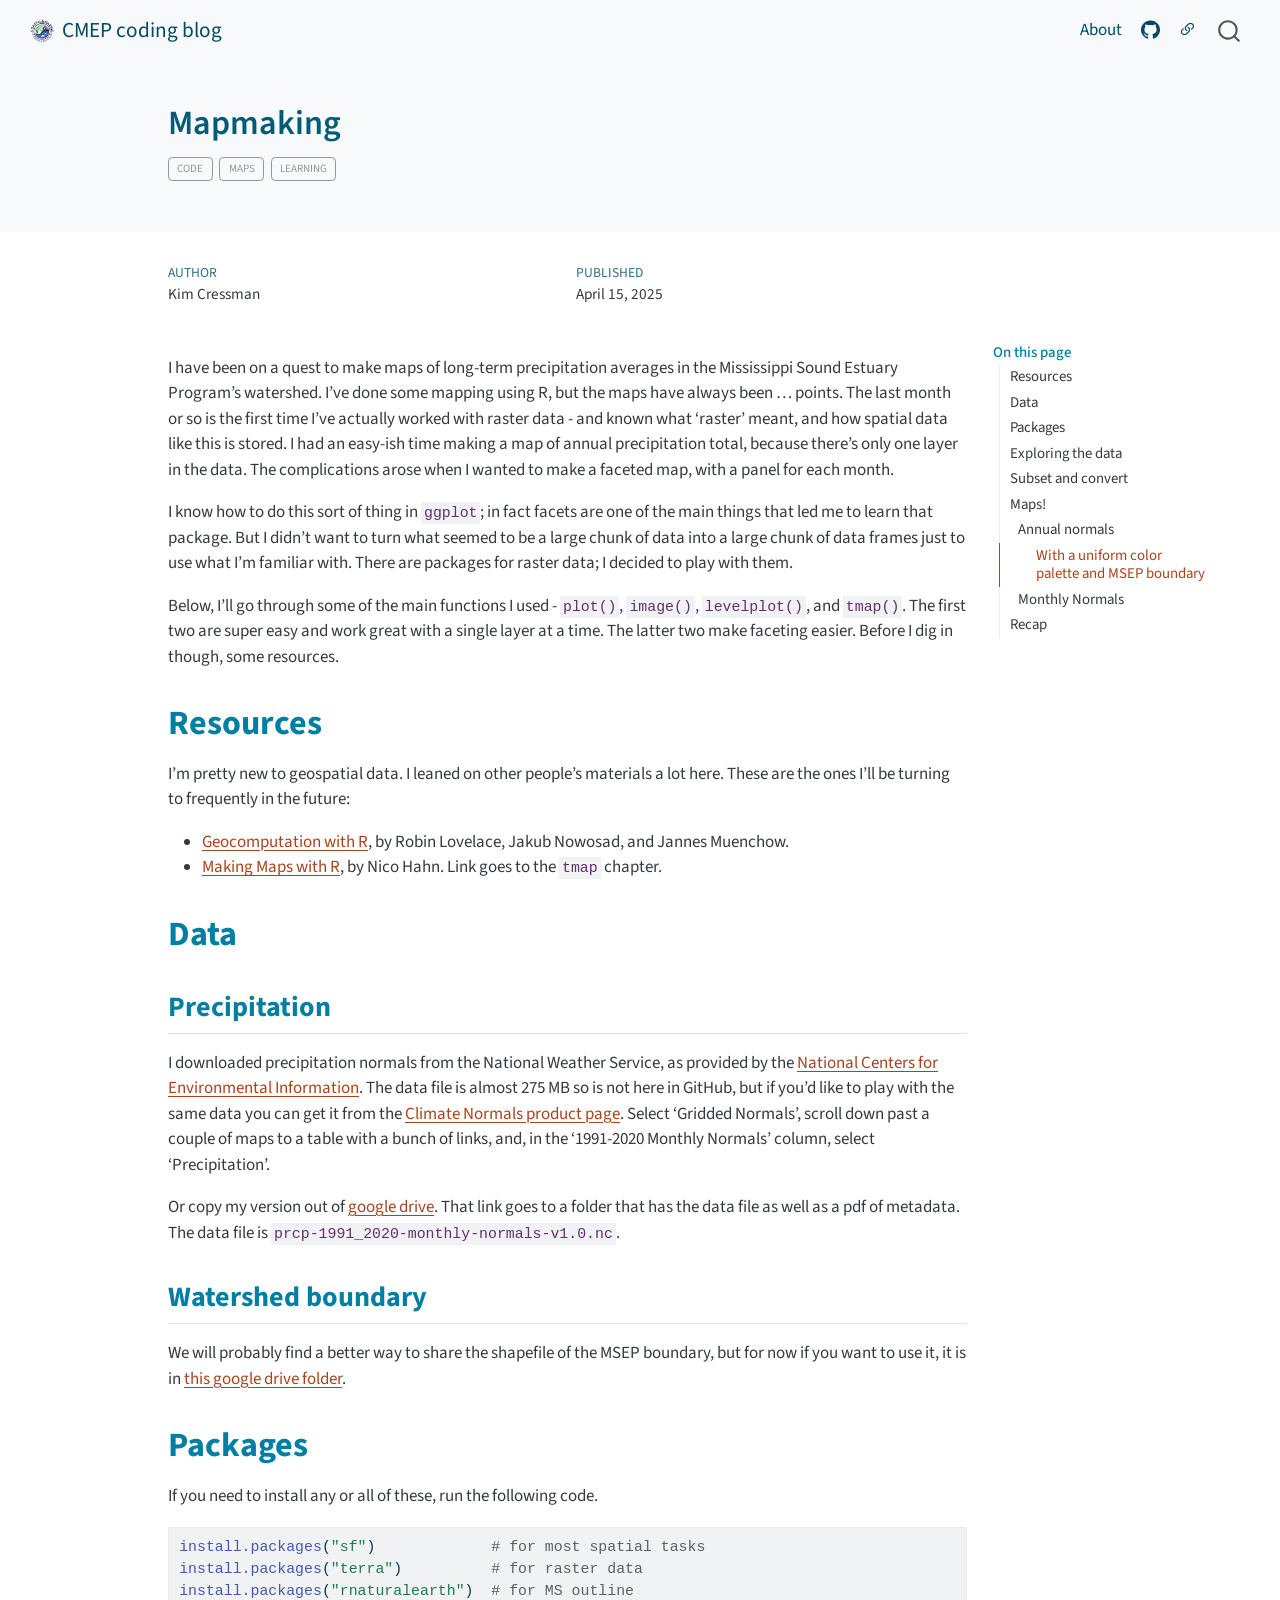
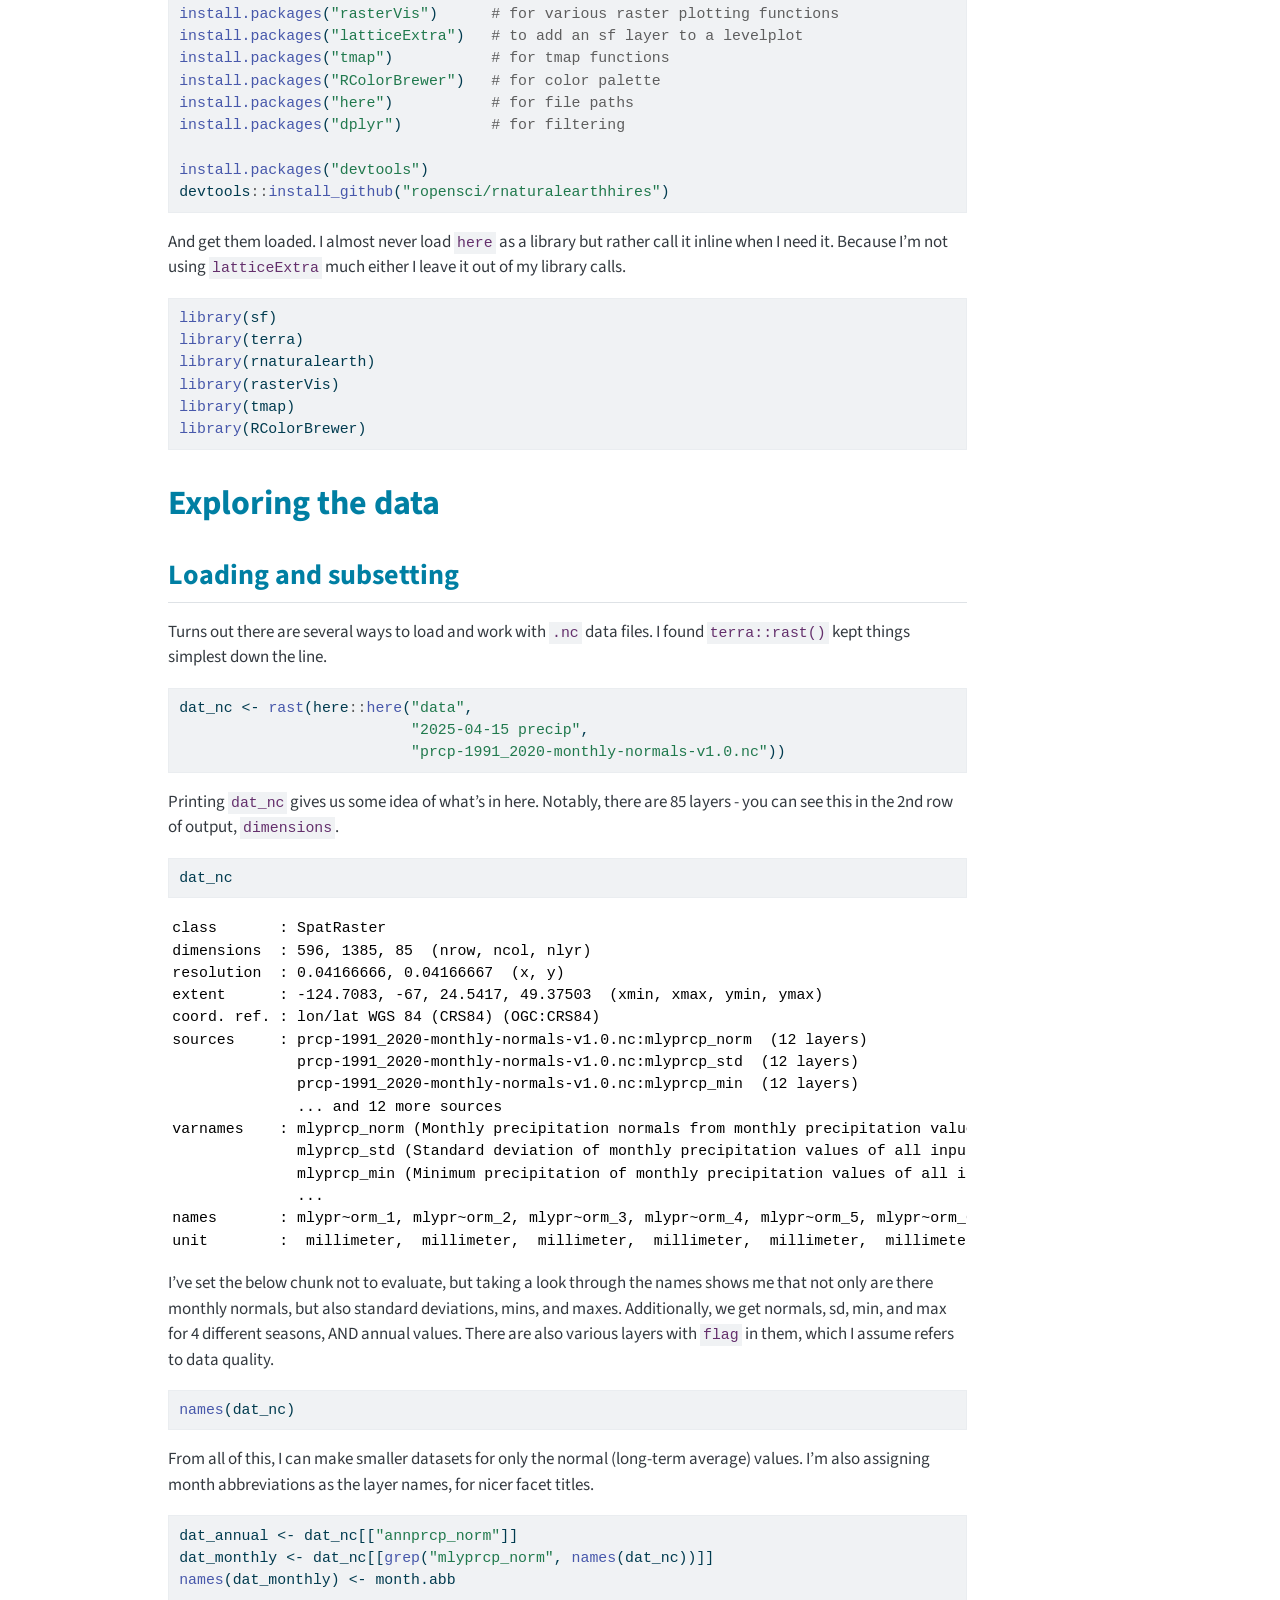
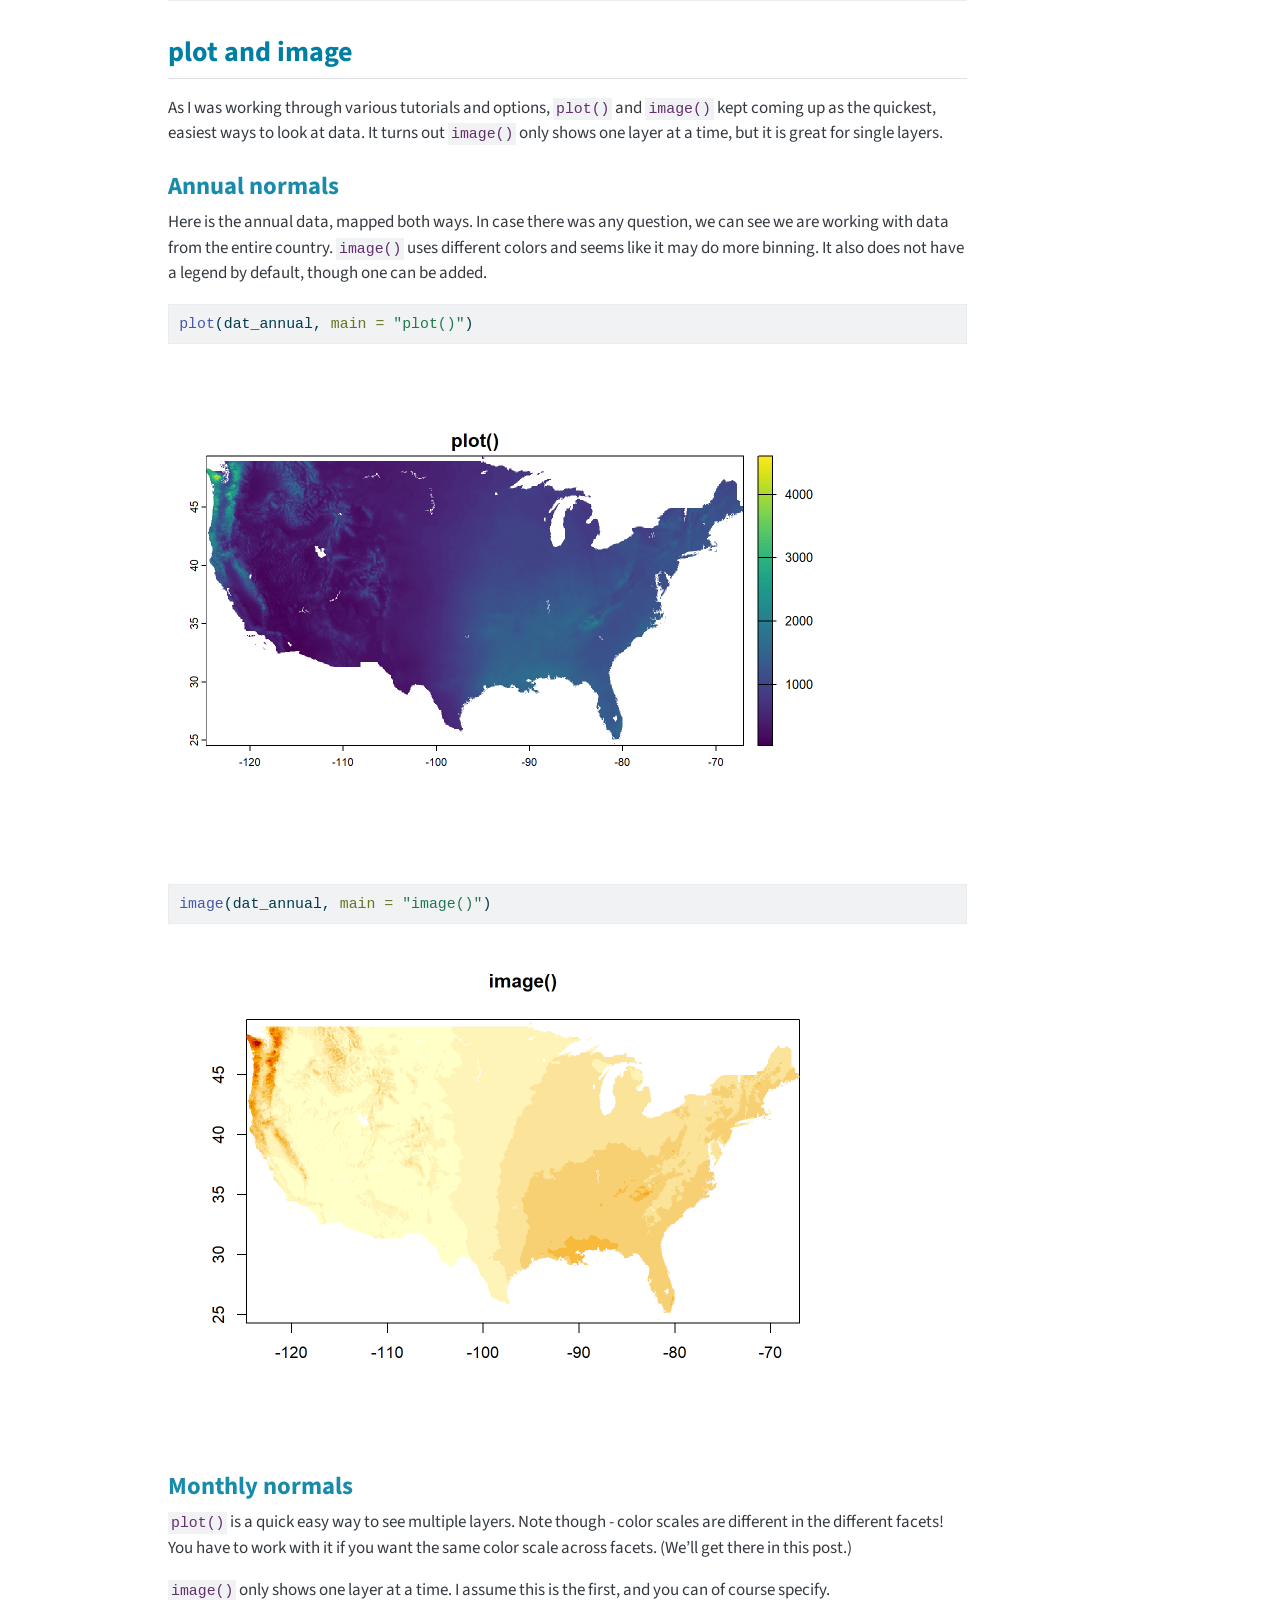
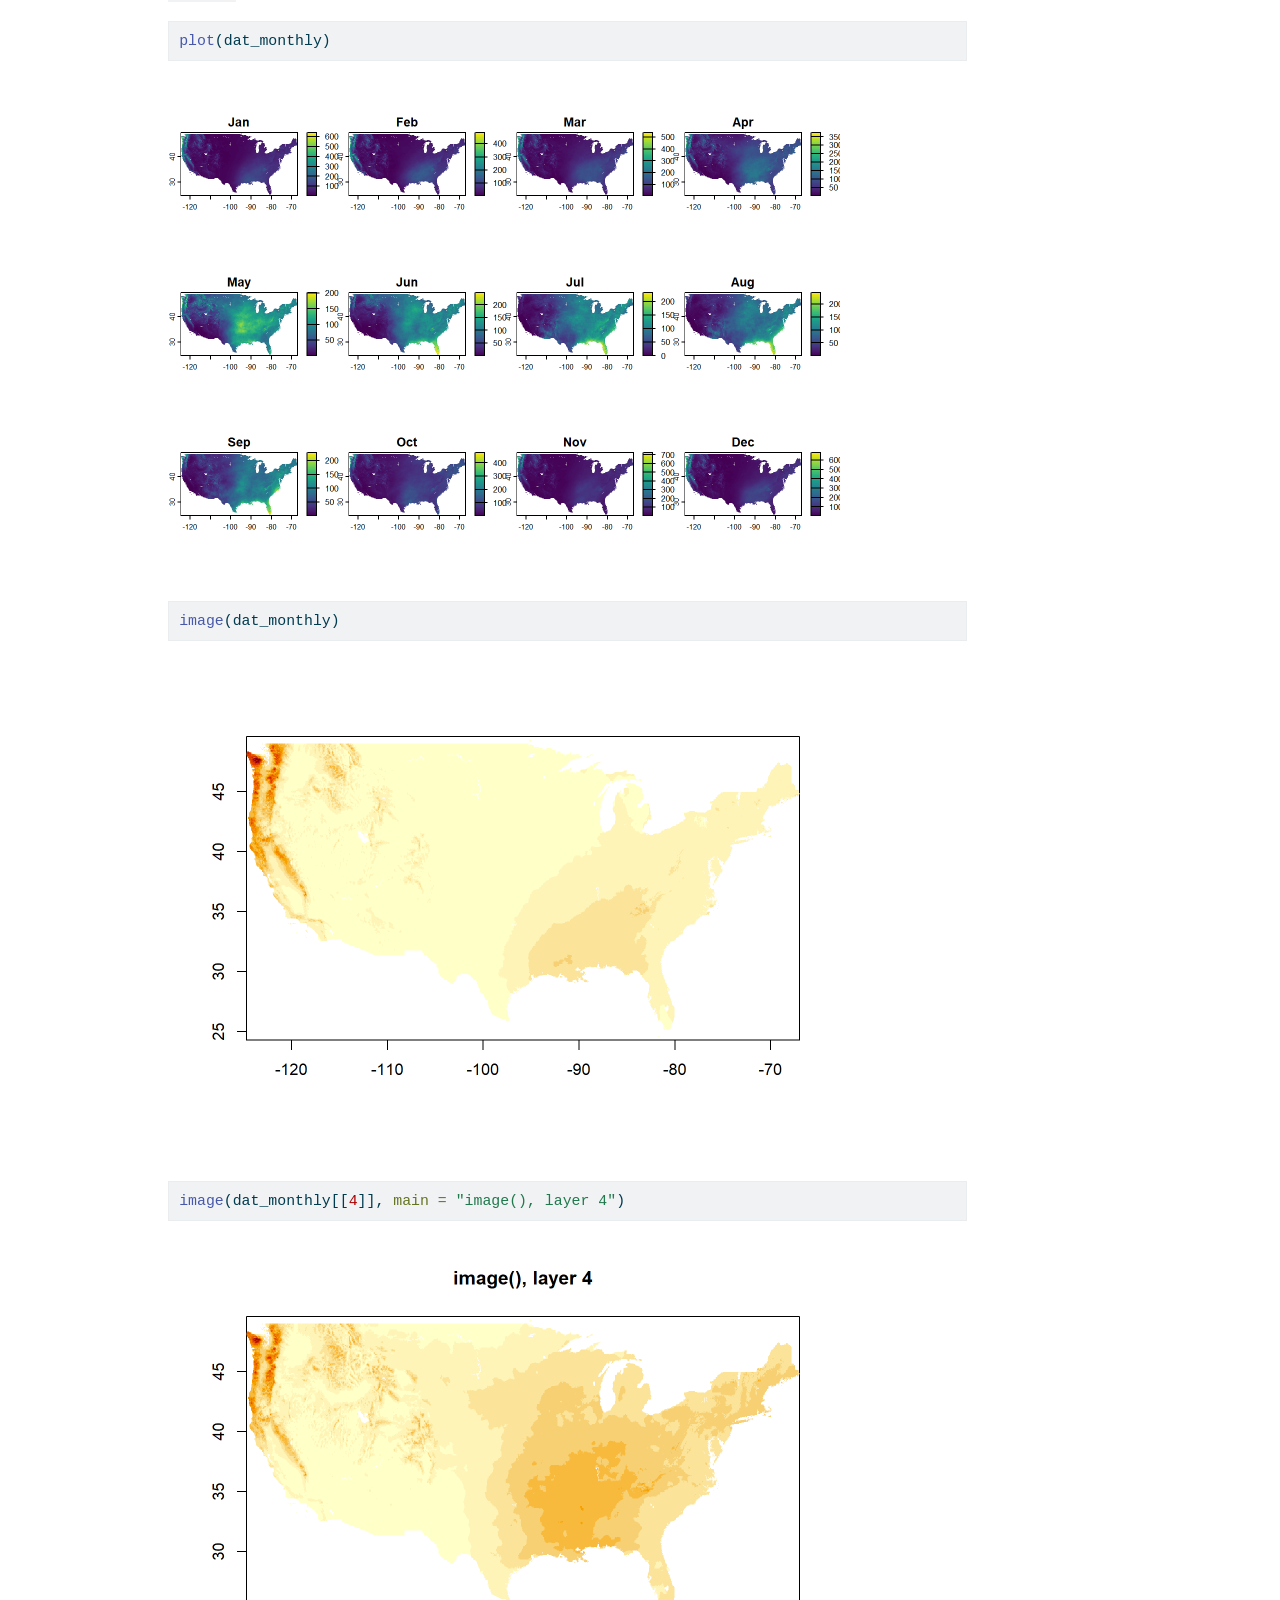
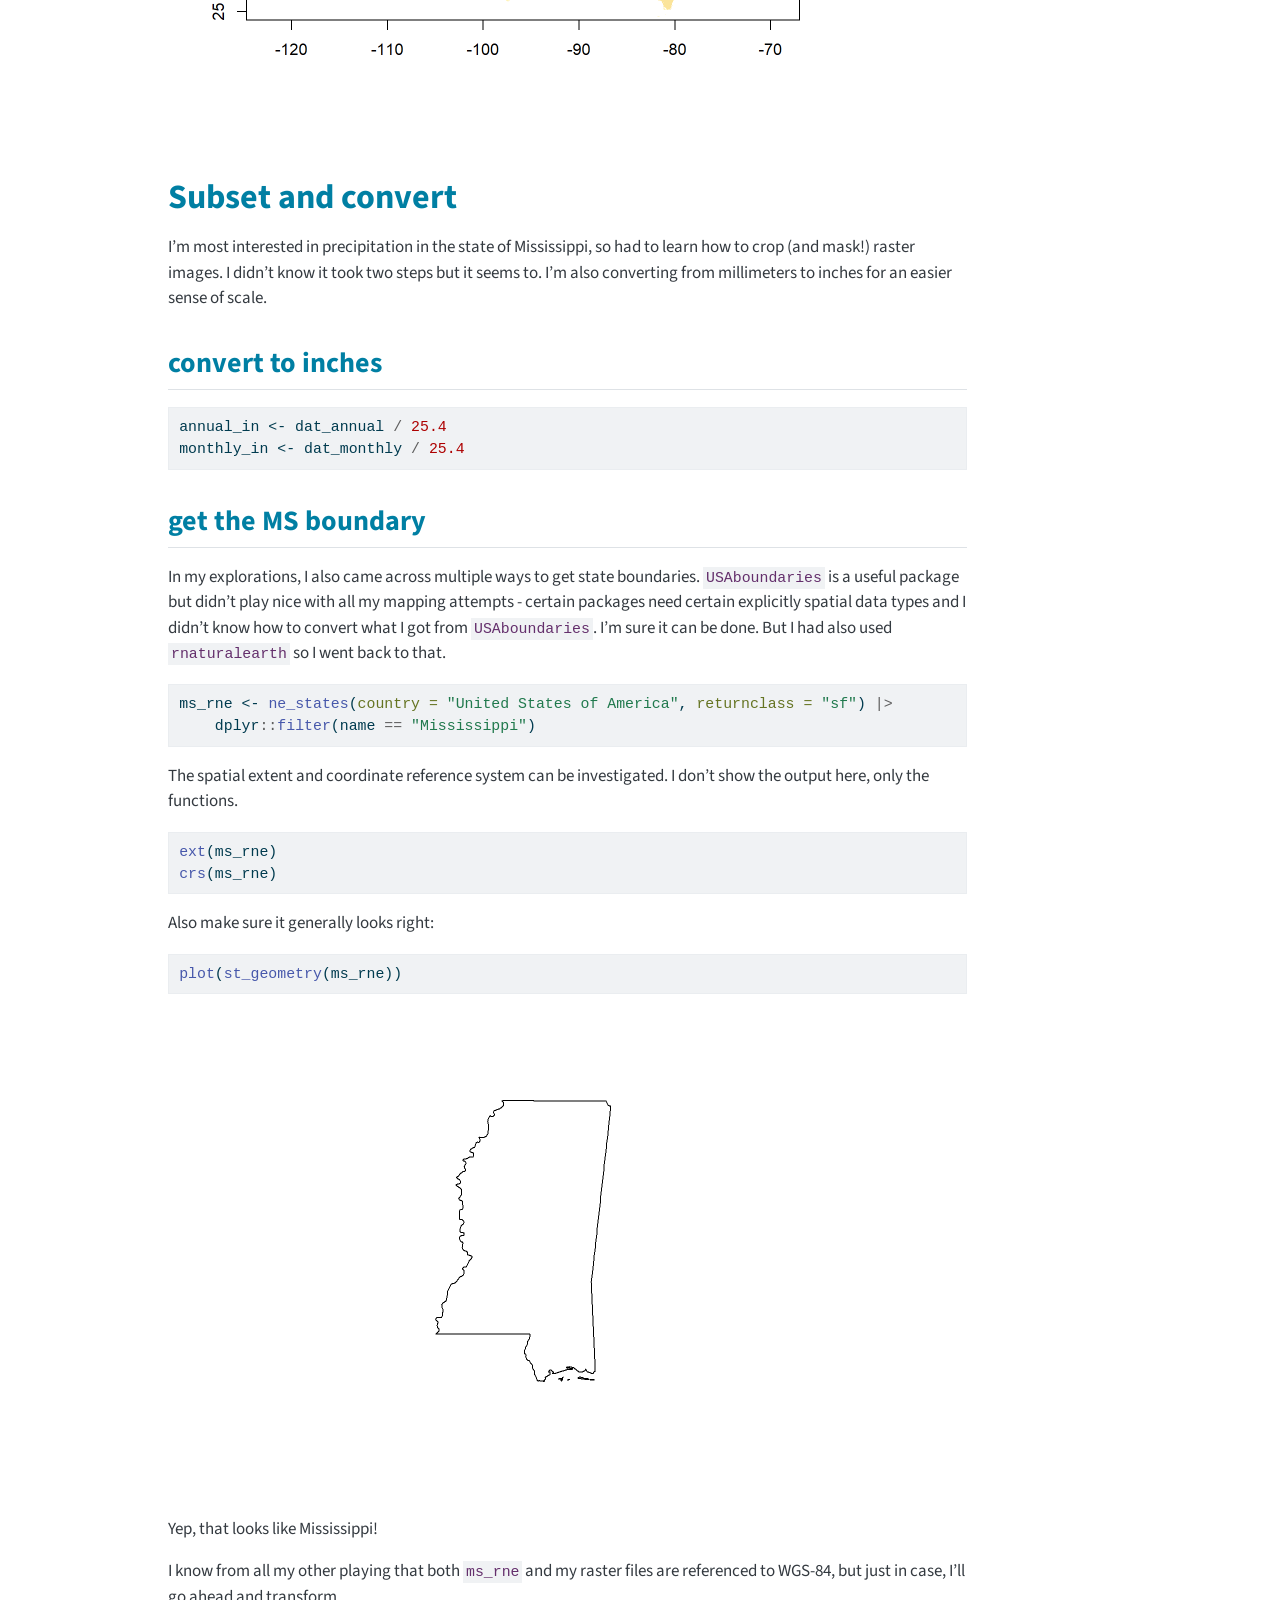
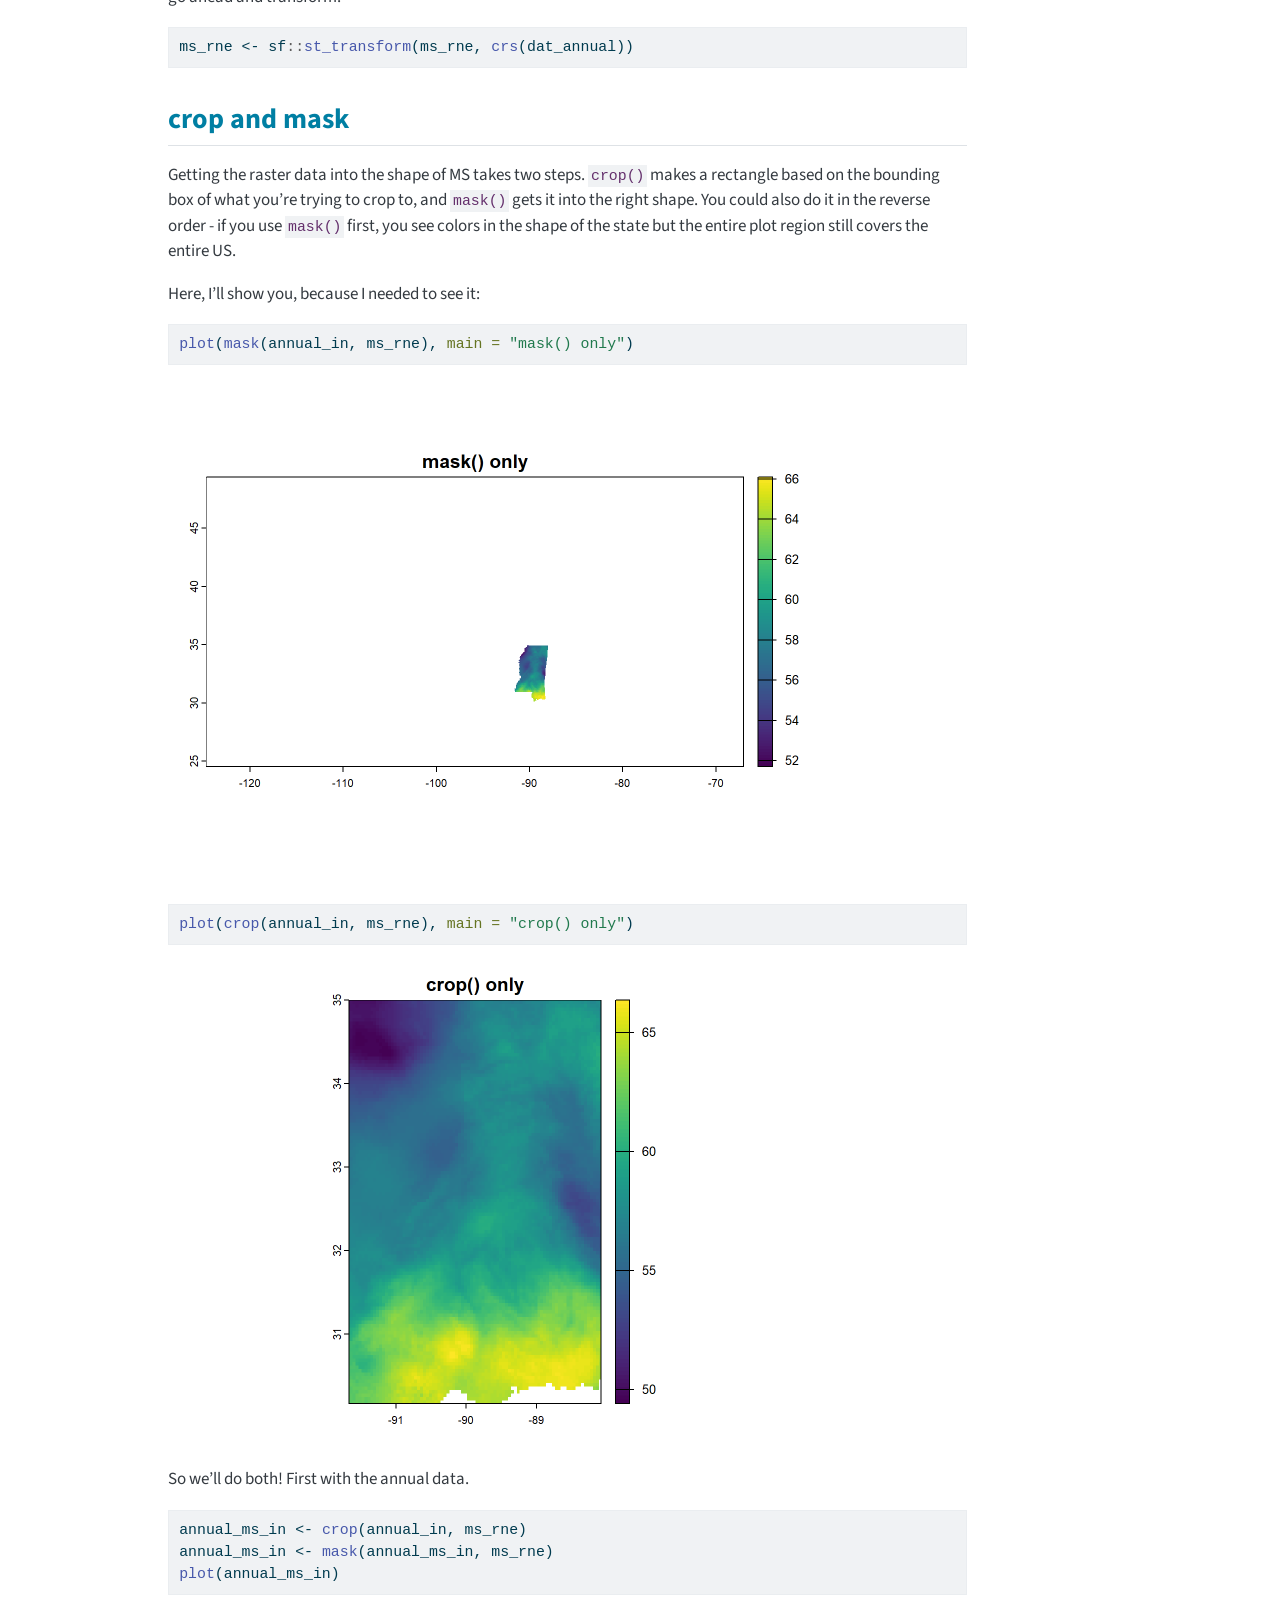
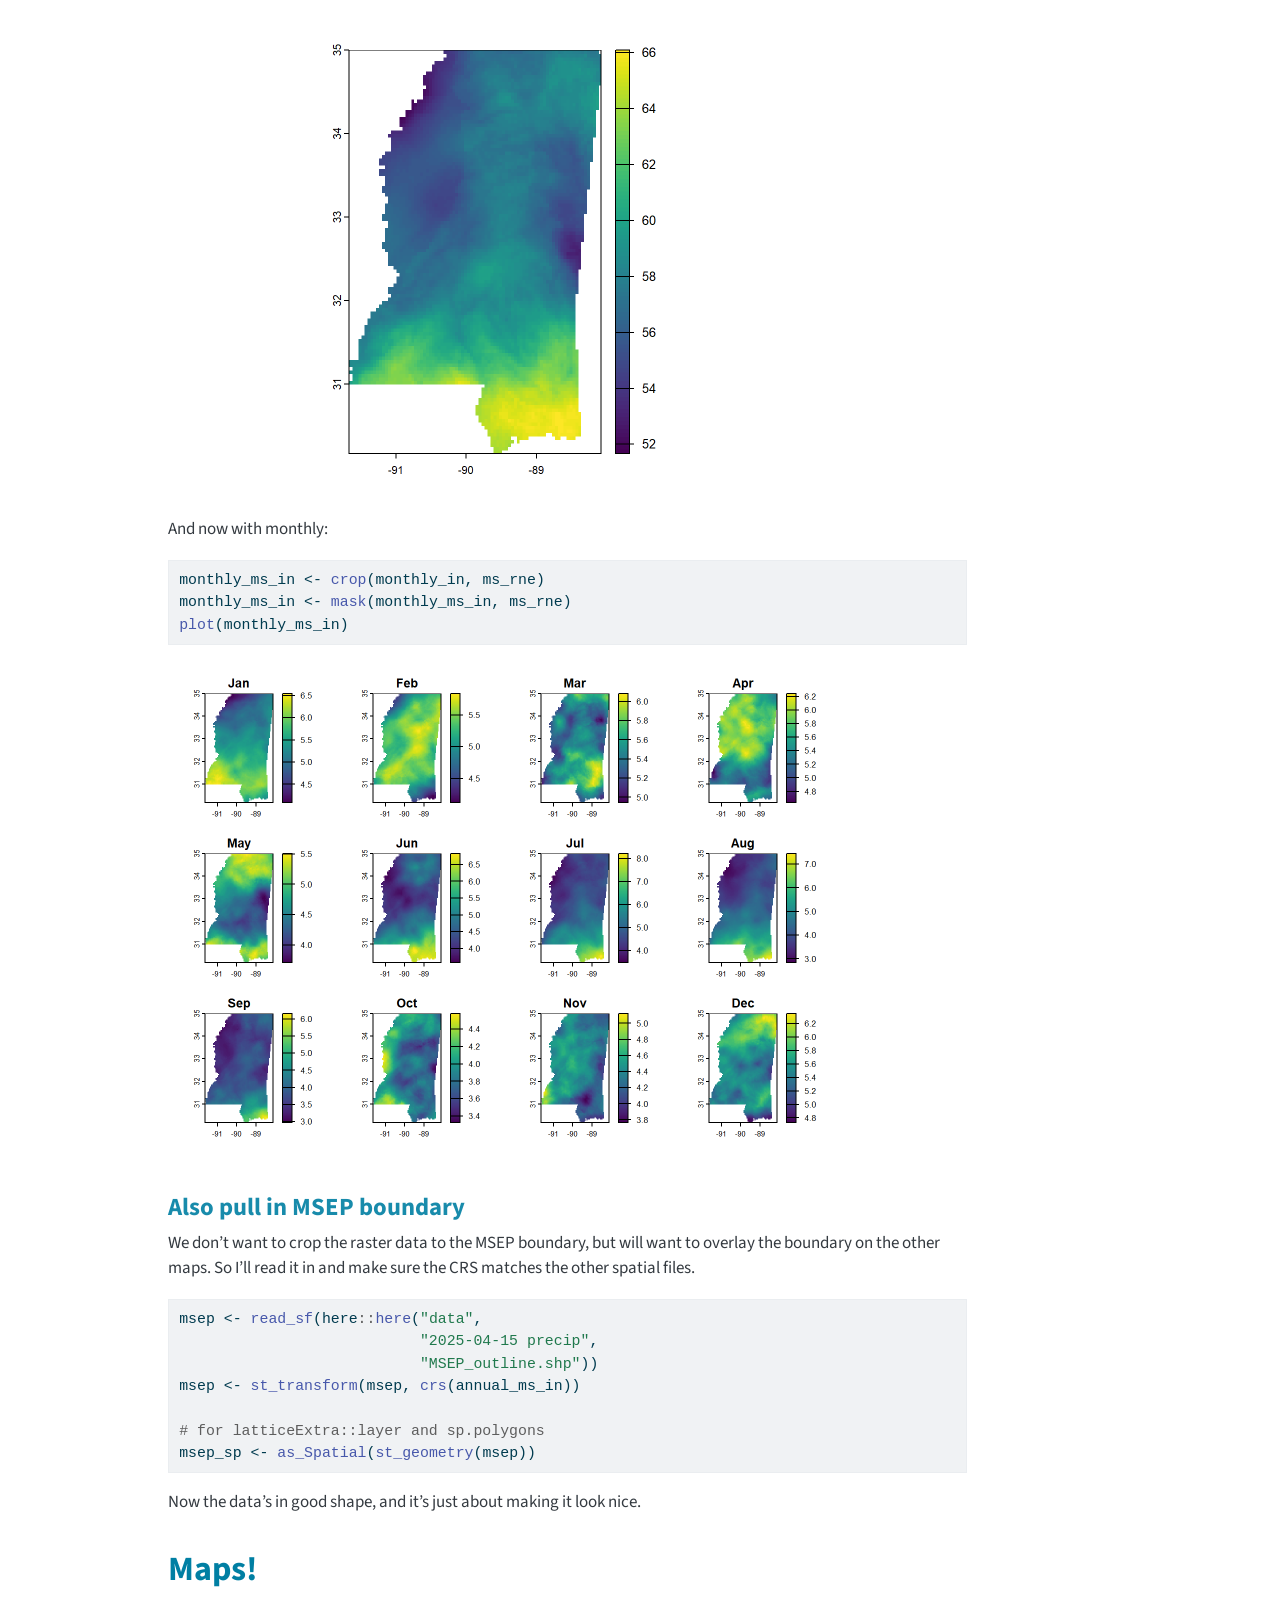
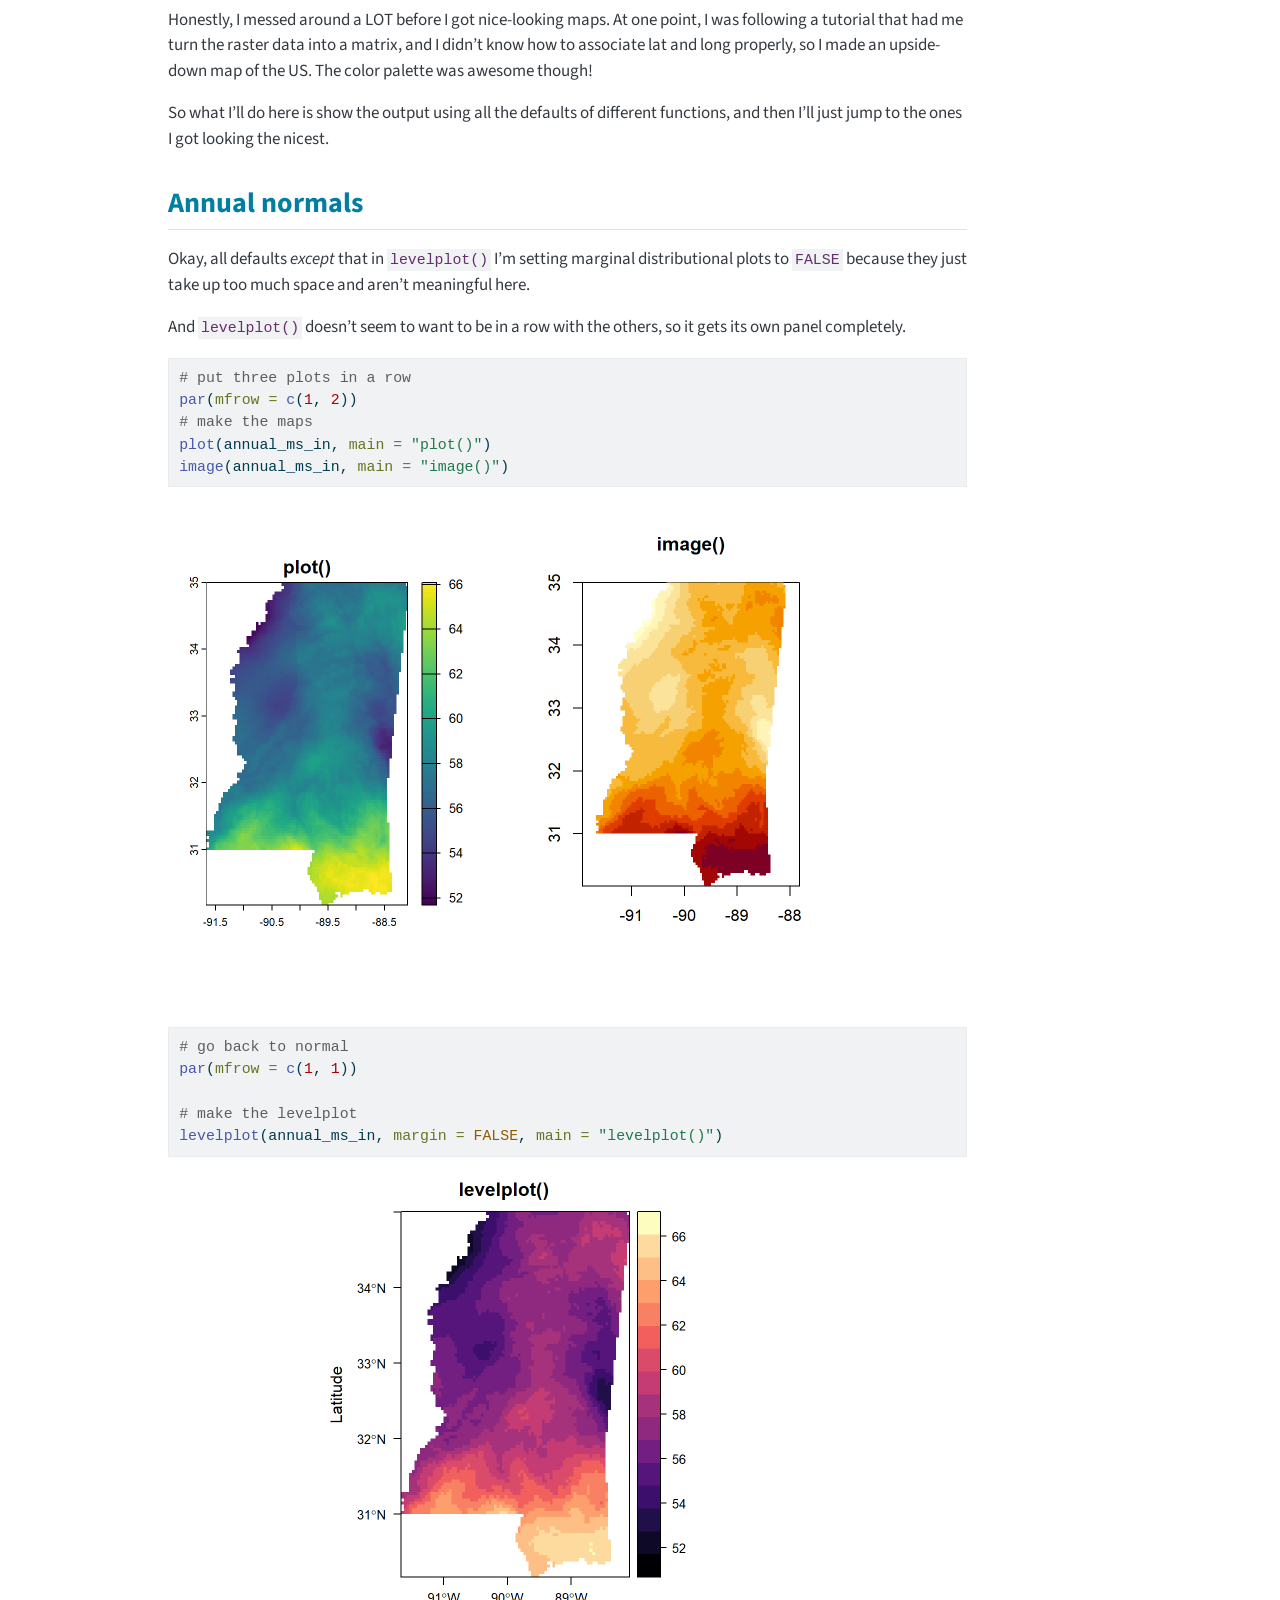
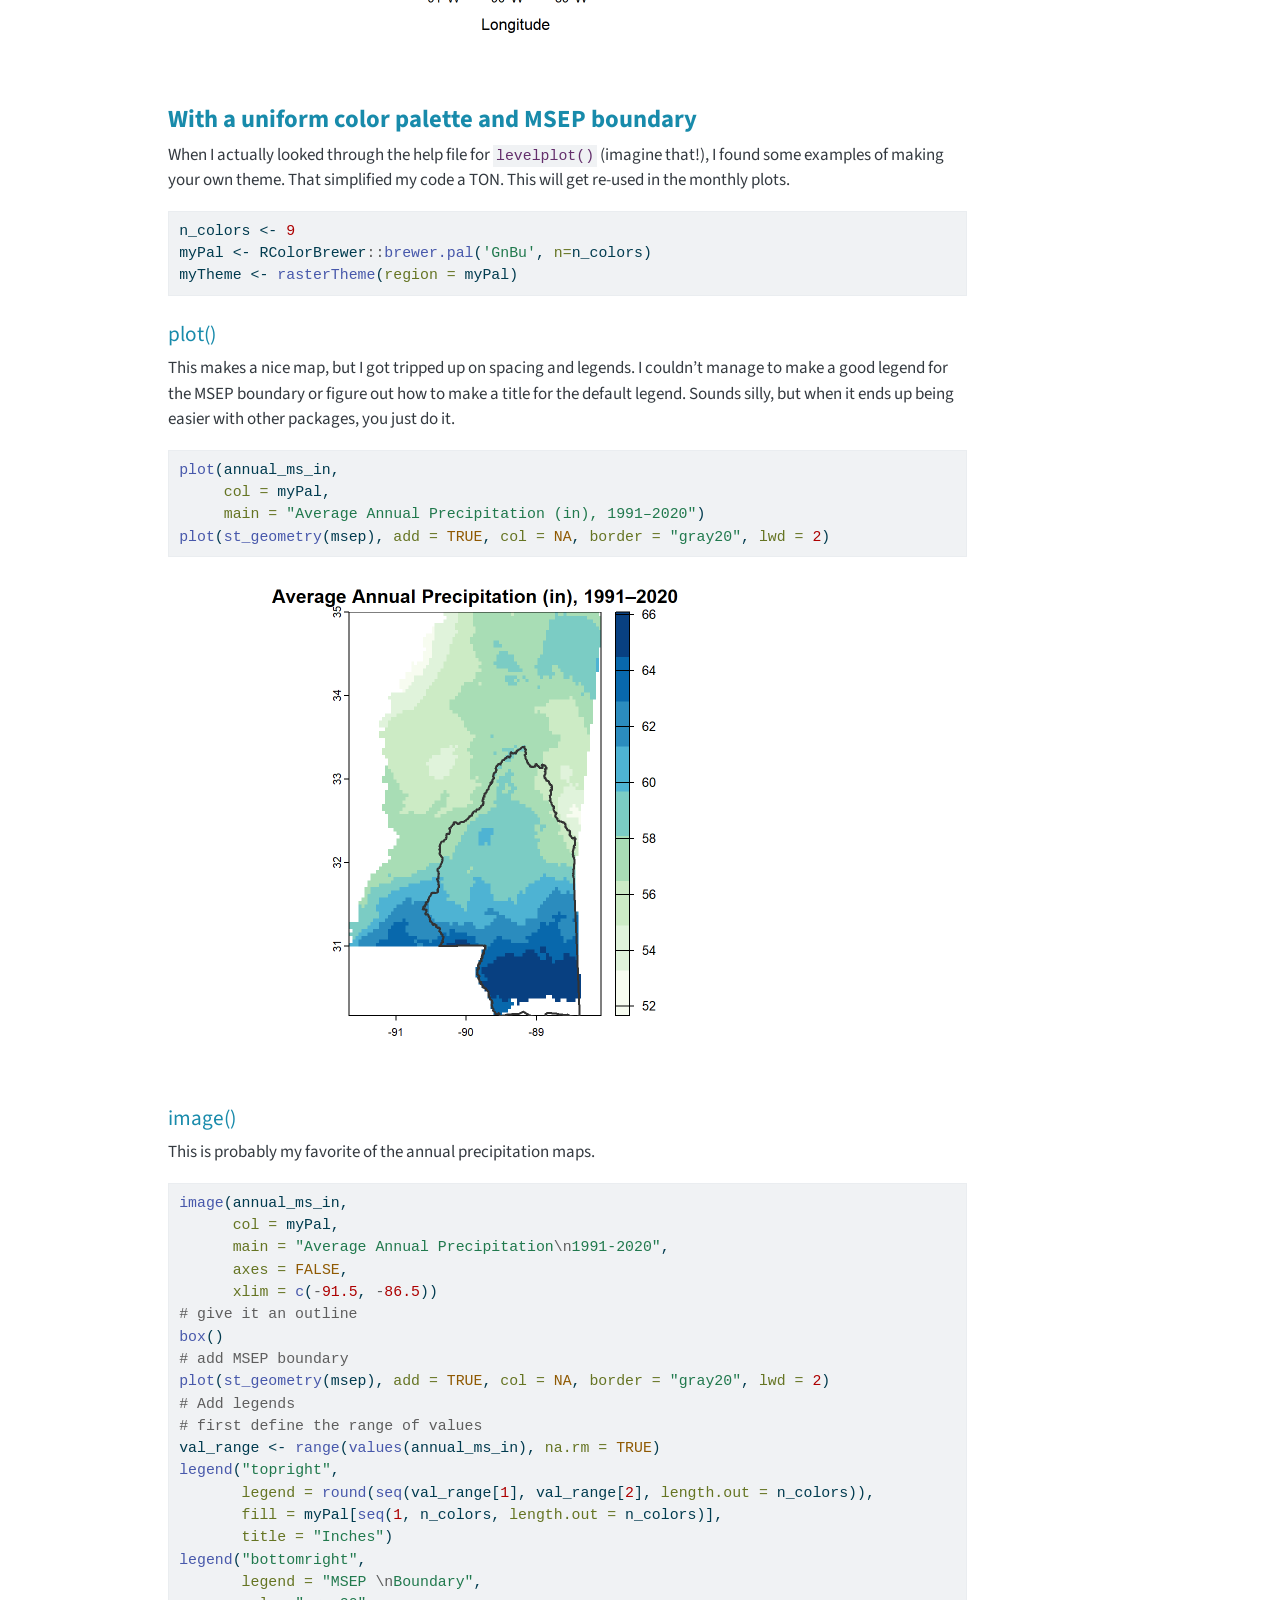
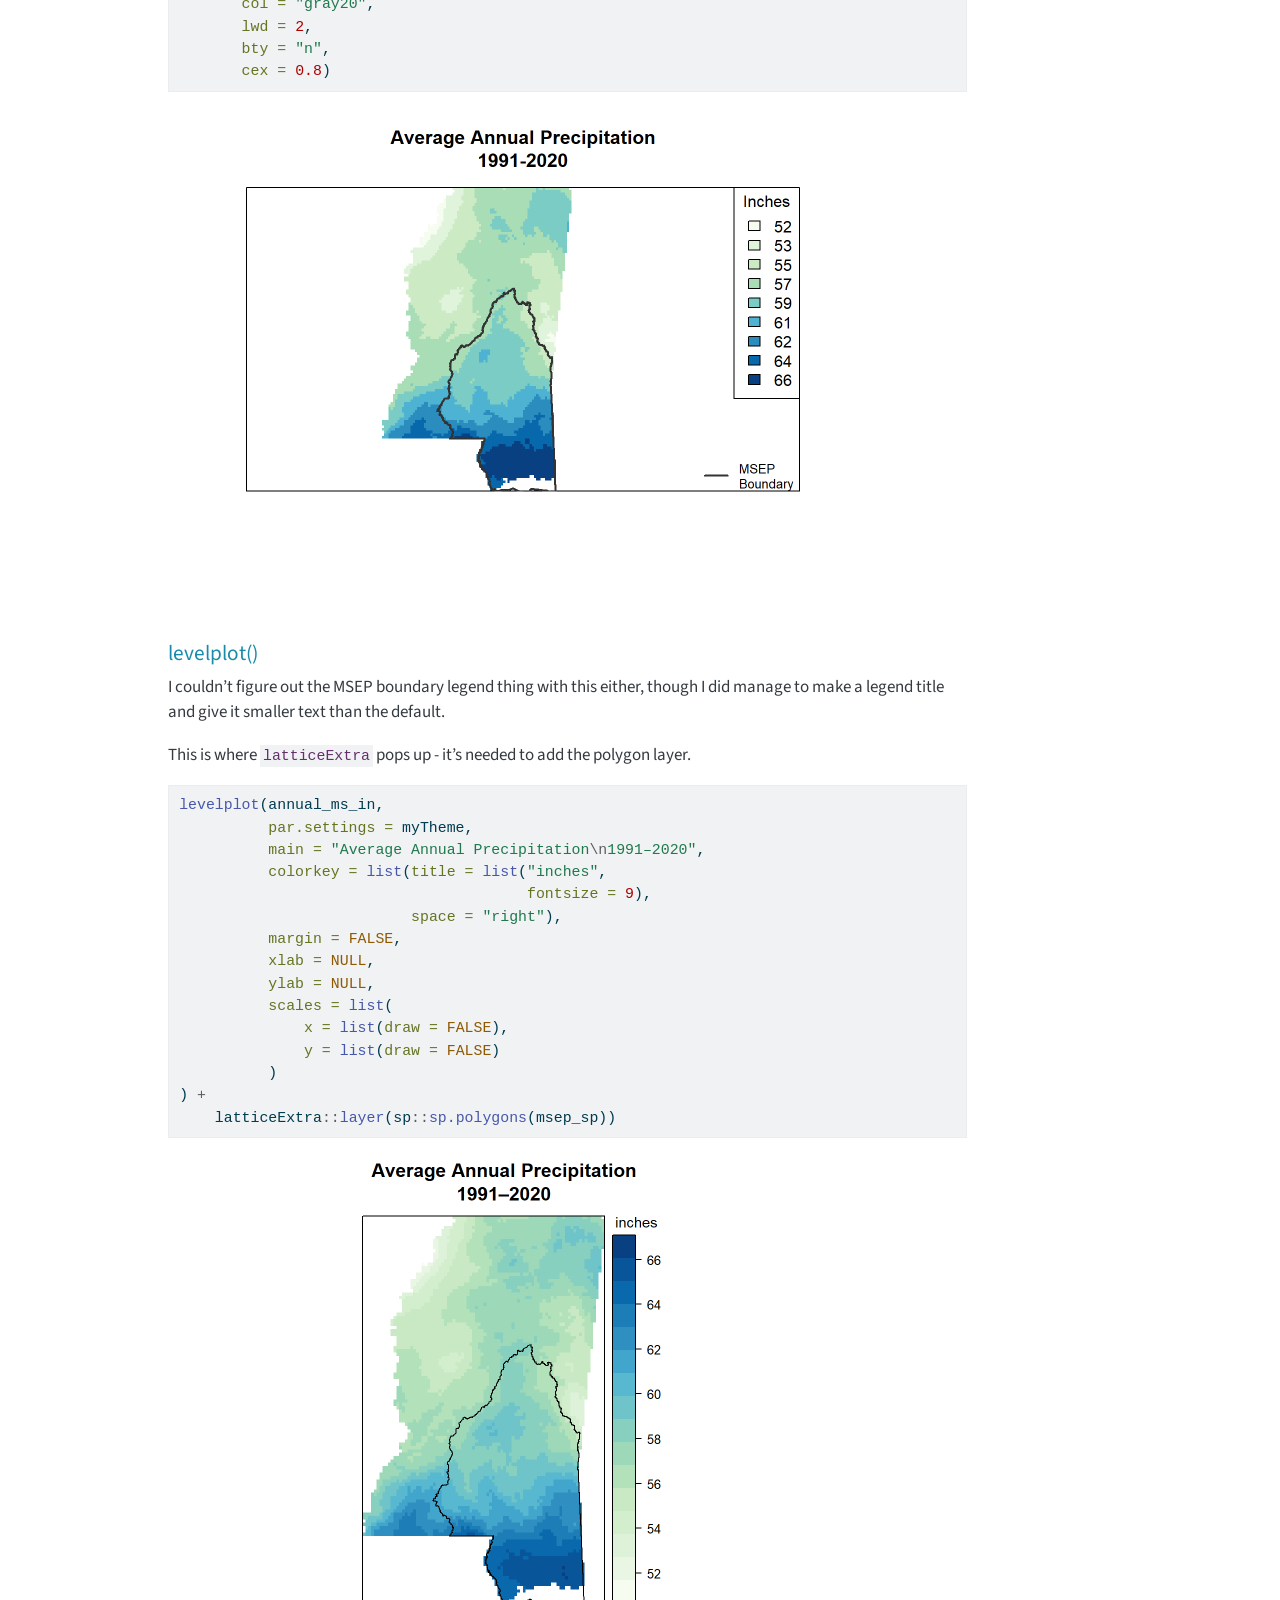
==== commit 9c0889b3: "added branding" ====
--- a/docs/posts/2025-04-15 Maps/index.html
+++ b/docs/posts/2025-04-15 Maps/index.html
@@ -74,10 +74,14 @@
 <script src="../../site_libs/quarto-html/tippy.umd.min.js"></script>
 <script src="../../site_libs/quarto-html/anchor.min.js"></script>
 <link href="../../site_libs/quarto-html/tippy.css" rel="stylesheet">
-<link href="../../site_libs/quarto-html/quarto-syntax-highlighting-ed96de9b727972fe78a7b5d16c58bf87.css" rel="stylesheet" id="quarto-text-highlighting-styles">
+<link href="../../site_libs/quarto-html/quarto-syntax-highlighting-ed96de9b727972fe78a7b5d16c58bf87.css" rel="stylesheet" class="quarto-color-scheme" id="quarto-text-highlighting-styles">
+<link href="../../site_libs/quarto-html/quarto-syntax-highlighting-dark-4d9afe2b8d18ee9fa5d0d57b5ed4214d.css" rel="stylesheet" class="quarto-color-scheme quarto-color-alternate" id="quarto-text-highlighting-styles">
+<link href="../../site_libs/quarto-html/quarto-syntax-highlighting-ed96de9b727972fe78a7b5d16c58bf87.css" rel="stylesheet" class="quarto-color-scheme-extra" id="quarto-text-highlighting-styles">
 <script src="../../site_libs/bootstrap/bootstrap.min.js"></script>
 <link href="../../site_libs/bootstrap/bootstrap-icons.css" rel="stylesheet">
-<link href="../../site_libs/bootstrap/bootstrap-e31584831b205ffbb2d98406f31c2a5b.min.css" rel="stylesheet" append-hash="true" id="quarto-bootstrap" data-mode="light">
+<link href="../../site_libs/bootstrap/bootstrap-8cae900a1ac7c8ef654821acbbbb24df.min.css" rel="stylesheet" append-hash="true" class="quarto-color-scheme" id="quarto-bootstrap" data-mode="light">
+<link href="../../site_libs/bootstrap/bootstrap-dark-8cae900a1ac7c8ef654821acbbbb24df.min.css" rel="stylesheet" append-hash="true" class="quarto-color-scheme quarto-color-alternate" id="quarto-bootstrap" data-mode="light">
+<link href="../../site_libs/bootstrap/bootstrap-8cae900a1ac7c8ef654821acbbbb24df.min.css" rel="stylesheet" append-hash="true" class="quarto-color-scheme-extra" id="quarto-bootstrap" data-mode="light">
 <script id="quarto-search-options" type="application/json">{
   "location": "navbar",
   "copy-button": false,
--- a/docs/site_libs/quarto-html/quarto-syntax-highlighting-dark-4d9afe2b8d18ee9fa5d0d57b5ed4214d.css
+++ b/docs/site_libs/quarto-html/quarto-syntax-highlighting-dark-4d9afe2b8d18ee9fa5d0d57b5ed4214d.css
@@ -0,0 +1,219 @@
+/* quarto syntax highlight colors */
+:root {
+  --quarto-hl-al-color: #f07178;
+  --quarto-hl-an-color: #d4d0ab;
+  --quarto-hl-at-color: #00e0e0;
+  --quarto-hl-bn-color: #d4d0ab;
+  --quarto-hl-bu-color: #abe338;
+  --quarto-hl-ch-color: #abe338;
+  --quarto-hl-co-color: #f8f8f2;
+  --quarto-hl-cv-color: #ffd700;
+  --quarto-hl-cn-color: #ffd700;
+  --quarto-hl-cf-color: #ffa07a;
+  --quarto-hl-dt-color: #ffa07a;
+  --quarto-hl-dv-color: #d4d0ab;
+  --quarto-hl-do-color: #f8f8f2;
+  --quarto-hl-er-color: #f07178;
+  --quarto-hl-ex-color: #00e0e0;
+  --quarto-hl-fl-color: #d4d0ab;
+  --quarto-hl-fu-color: #ffa07a;
+  --quarto-hl-im-color: #abe338;
+  --quarto-hl-in-color: #d4d0ab;
+  --quarto-hl-kw-color: #ffa07a;
+  --quarto-hl-op-color: #ffa07a;
+  --quarto-hl-ot-color: #00e0e0;
+  --quarto-hl-pp-color: #dcc6e0;
+  --quarto-hl-re-color: #00e0e0;
+  --quarto-hl-sc-color: #abe338;
+  --quarto-hl-ss-color: #abe338;
+  --quarto-hl-st-color: #abe338;
+  --quarto-hl-va-color: #00e0e0;
+  --quarto-hl-vs-color: #abe338;
+  --quarto-hl-wa-color: #dcc6e0;
+}
+
+/* other quarto variables */
+:root {
+  --quarto-font-monospace: SFMono-Regular, Menlo, Monaco, Consolas, "Liberation Mono", "Courier New", monospace;
+}
+
+/* syntax highlight based on Pandoc's rules */
+pre > code.sourceCode > span {
+  color: #f8f8f2;
+}
+
+code.sourceCode > span {
+  color: #f8f8f2;
+}
+
+div.sourceCode,
+div.sourceCode pre.sourceCode {
+  color: #f8f8f2;
+}
+
+/* Normal */
+code span {
+  color: #f8f8f2;
+}
+
+/* Alert */
+code span.al {
+  color: #f07178;
+}
+
+/* Annotation */
+code span.an {
+  color: #d4d0ab;
+}
+
+/* Attribute */
+code span.at {
+  color: #00e0e0;
+}
+
+/* BaseN */
+code span.bn {
+  color: #d4d0ab;
+}
+
+/* BuiltIn */
+code span.bu {
+  color: #abe338;
+}
+
+/* ControlFlow */
+code span.cf {
+  font-weight: bold;
+  color: #ffa07a;
+}
+
+/* Char */
+code span.ch {
+  color: #abe338;
+}
+
+/* Constant */
+code span.cn {
+  color: #ffd700;
+}
+
+/* Comment */
+code span.co {
+  font-style: italic;
+  color: #f8f8f2;
+}
+
+/* CommentVar */
+code span.cv {
+  color: #ffd700;
+}
+
+/* Documentation */
+code span.do {
+  color: #f8f8f2;
+}
+
+/* DataType */
+code span.dt {
+  color: #ffa07a;
+}
+
+/* DecVal */
+code span.dv {
+  color: #d4d0ab;
+}
+
+/* Error */
+code span.er {
+  color: #f07178;
+  text-decoration: underline;
+}
+
+/* Extension */
+code span.ex {
+  font-weight: bold;
+  color: #00e0e0;
+}
+
+/* Float */
+code span.fl {
+  color: #d4d0ab;
+}
+
+/* Function */
+code span.fu {
+  color: #ffa07a;
+}
+
+/* Import */
+code span.im {
+  color: #abe338;
+}
+
+/* Information */
+code span.in {
+  color: #d4d0ab;
+}
+
+/* Keyword */
+code span.kw {
+  font-weight: bold;
+  color: #ffa07a;
+}
+
+/* Operator */
+code span.op {
+  color: #ffa07a;
+}
+
+/* Other */
+code span.ot {
+  color: #00e0e0;
+}
+
+/* Preprocessor */
+code span.pp {
+  color: #dcc6e0;
+}
+
+/* RegionMarker */
+code span.re {
+  background-color: #f8f8f2;
+  color: #00e0e0;
+}
+
+/* SpecialChar */
+code span.sc {
+  color: #abe338;
+}
+
+/* SpecialString */
+code span.ss {
+  color: #abe338;
+}
+
+/* String */
+code span.st {
+  color: #abe338;
+}
+
+/* Variable */
+code span.va {
+  color: #00e0e0;
+}
+
+/* VerbatimString */
+code span.vs {
+  color: #abe338;
+}
+
+/* Warning */
+code span.wa {
+  color: #dcc6e0;
+}
+
+.prevent-inlining {
+  content: "</";
+}
+
+/*# sourceMappingURL=86edf53ecdff796acf02dbceed379426.css.map */
--- a/docs/styles.css
+++ b/docs/styles.css
@@ -0,0 +1,27 @@
+/* css styles */
+
+/* Title text */
+.quarto-title-banner .quarto-title .title {
+    color: #005c76;            /* main title color */
+}
+
+/* Meta headings (Author, Published) */
+.quarto-title-meta-heading {
+    font-weight: bold;
+    color: #004a5f;             /* heading color */
+}
+
+/* 1) Change navbar background */
+/* /* .navbar {
+    background-color: #BDD6E6; /* light-blue from your palette */
+/* }
+
+/* 2) Change navbar links color (excluding brand/title) */
+.navbar a.nav-link {
+    color: #004a5f;  /* ; a shade of the MSU dark teal */
+}
+
+/* 3) Change navbar brand/title color */
+.navbar-brand {
+    color: #004a5f; 
+}
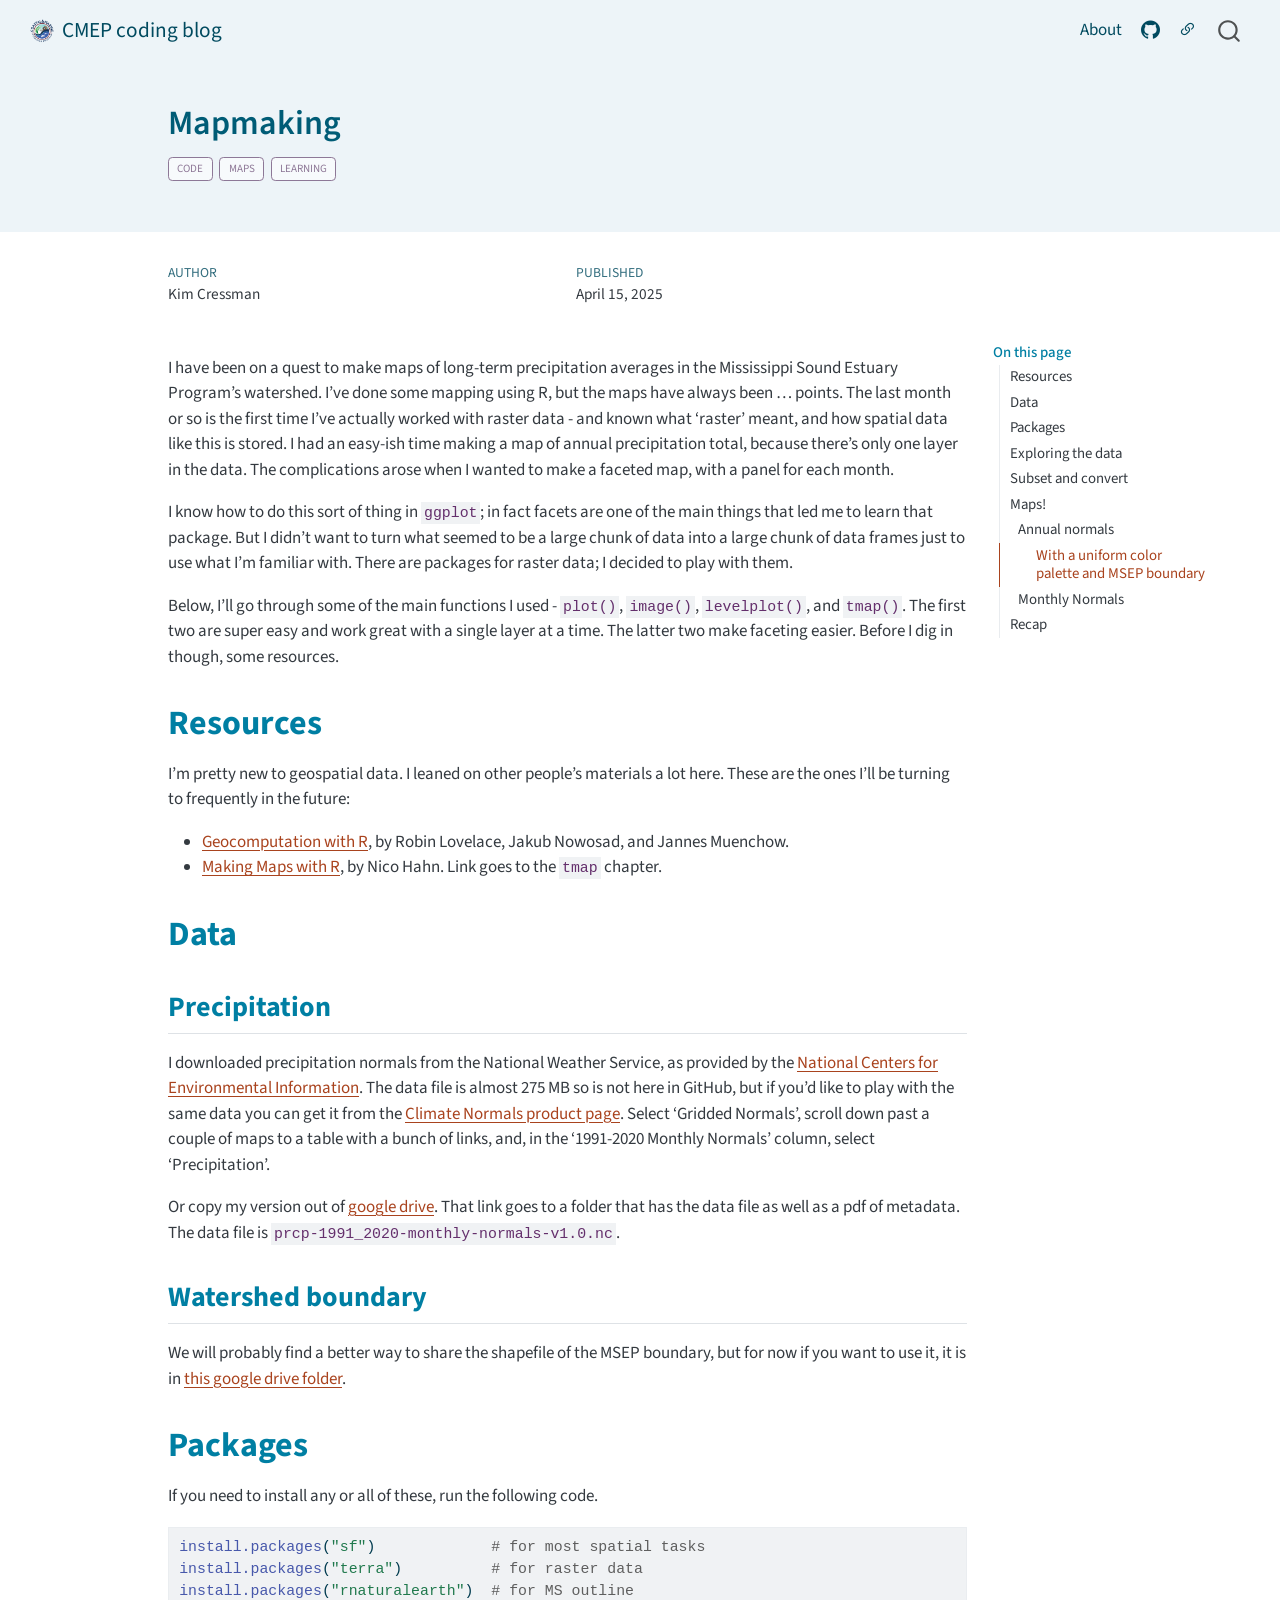
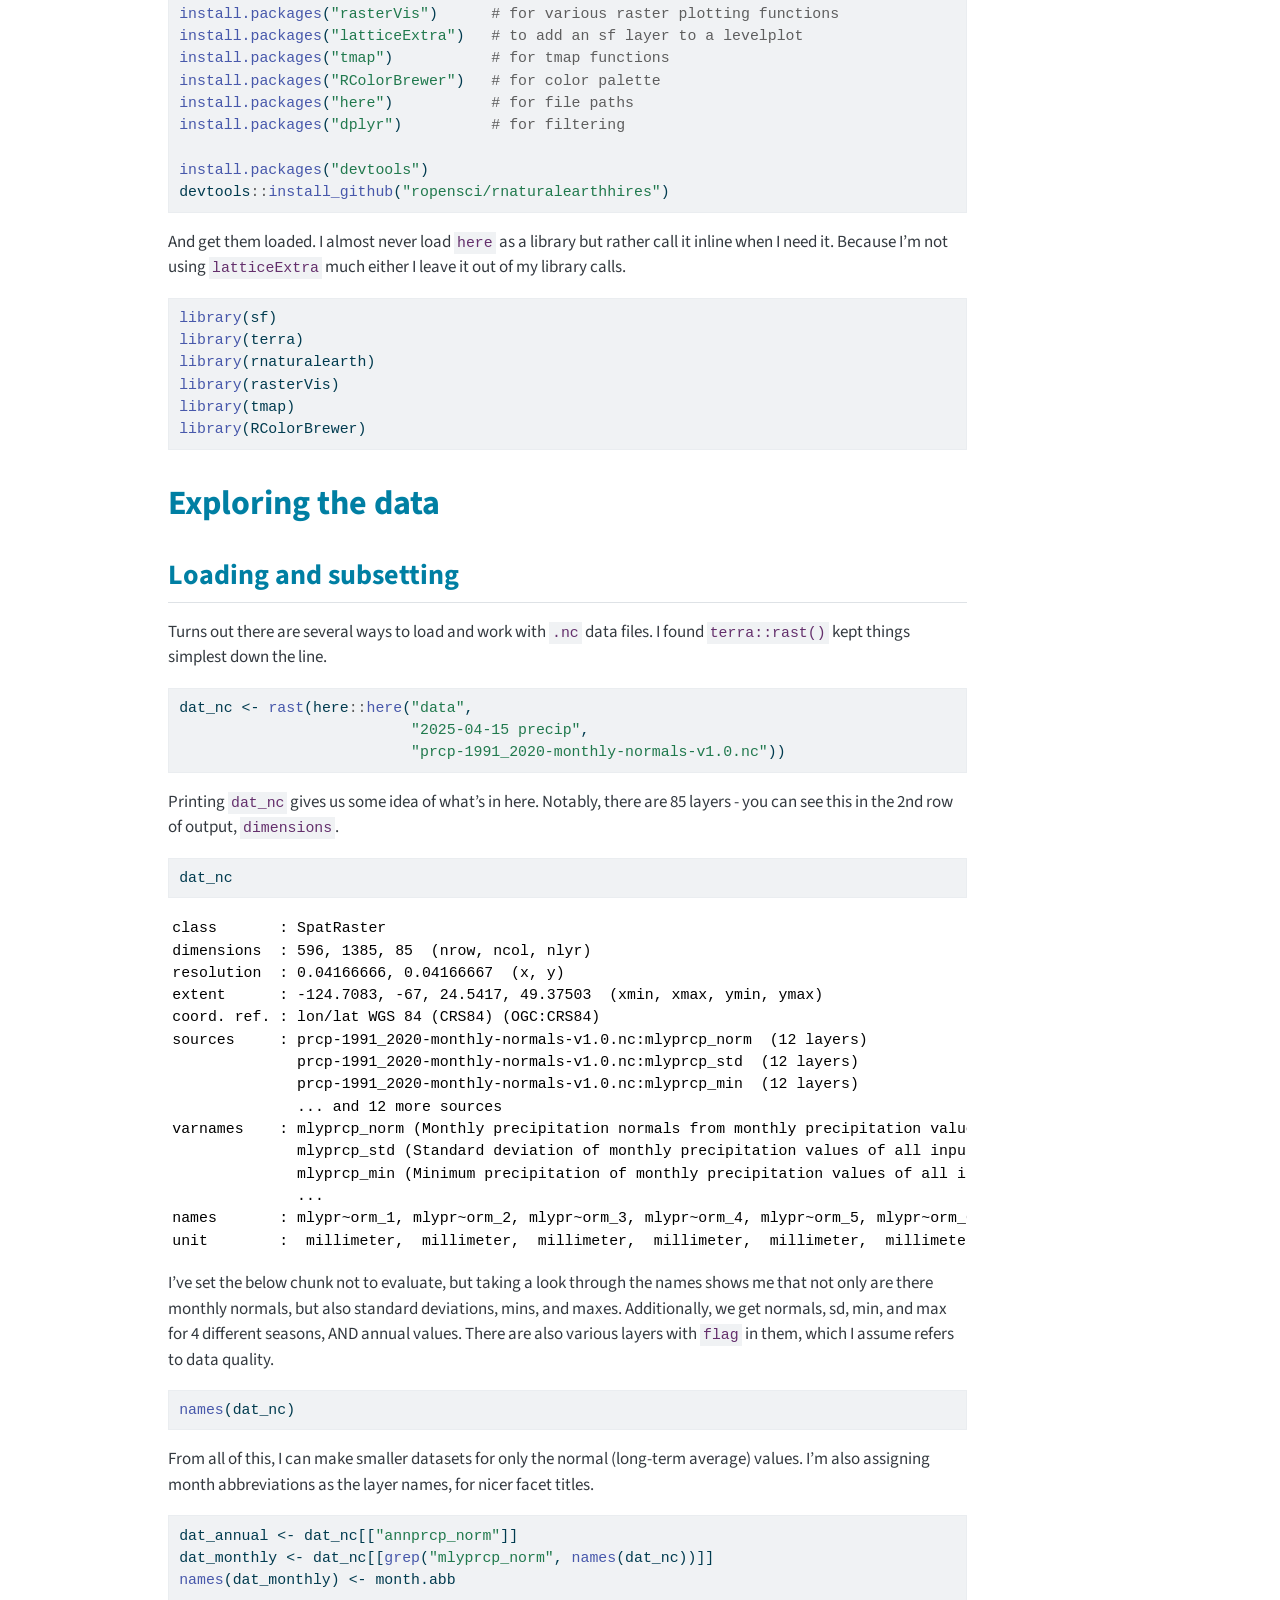
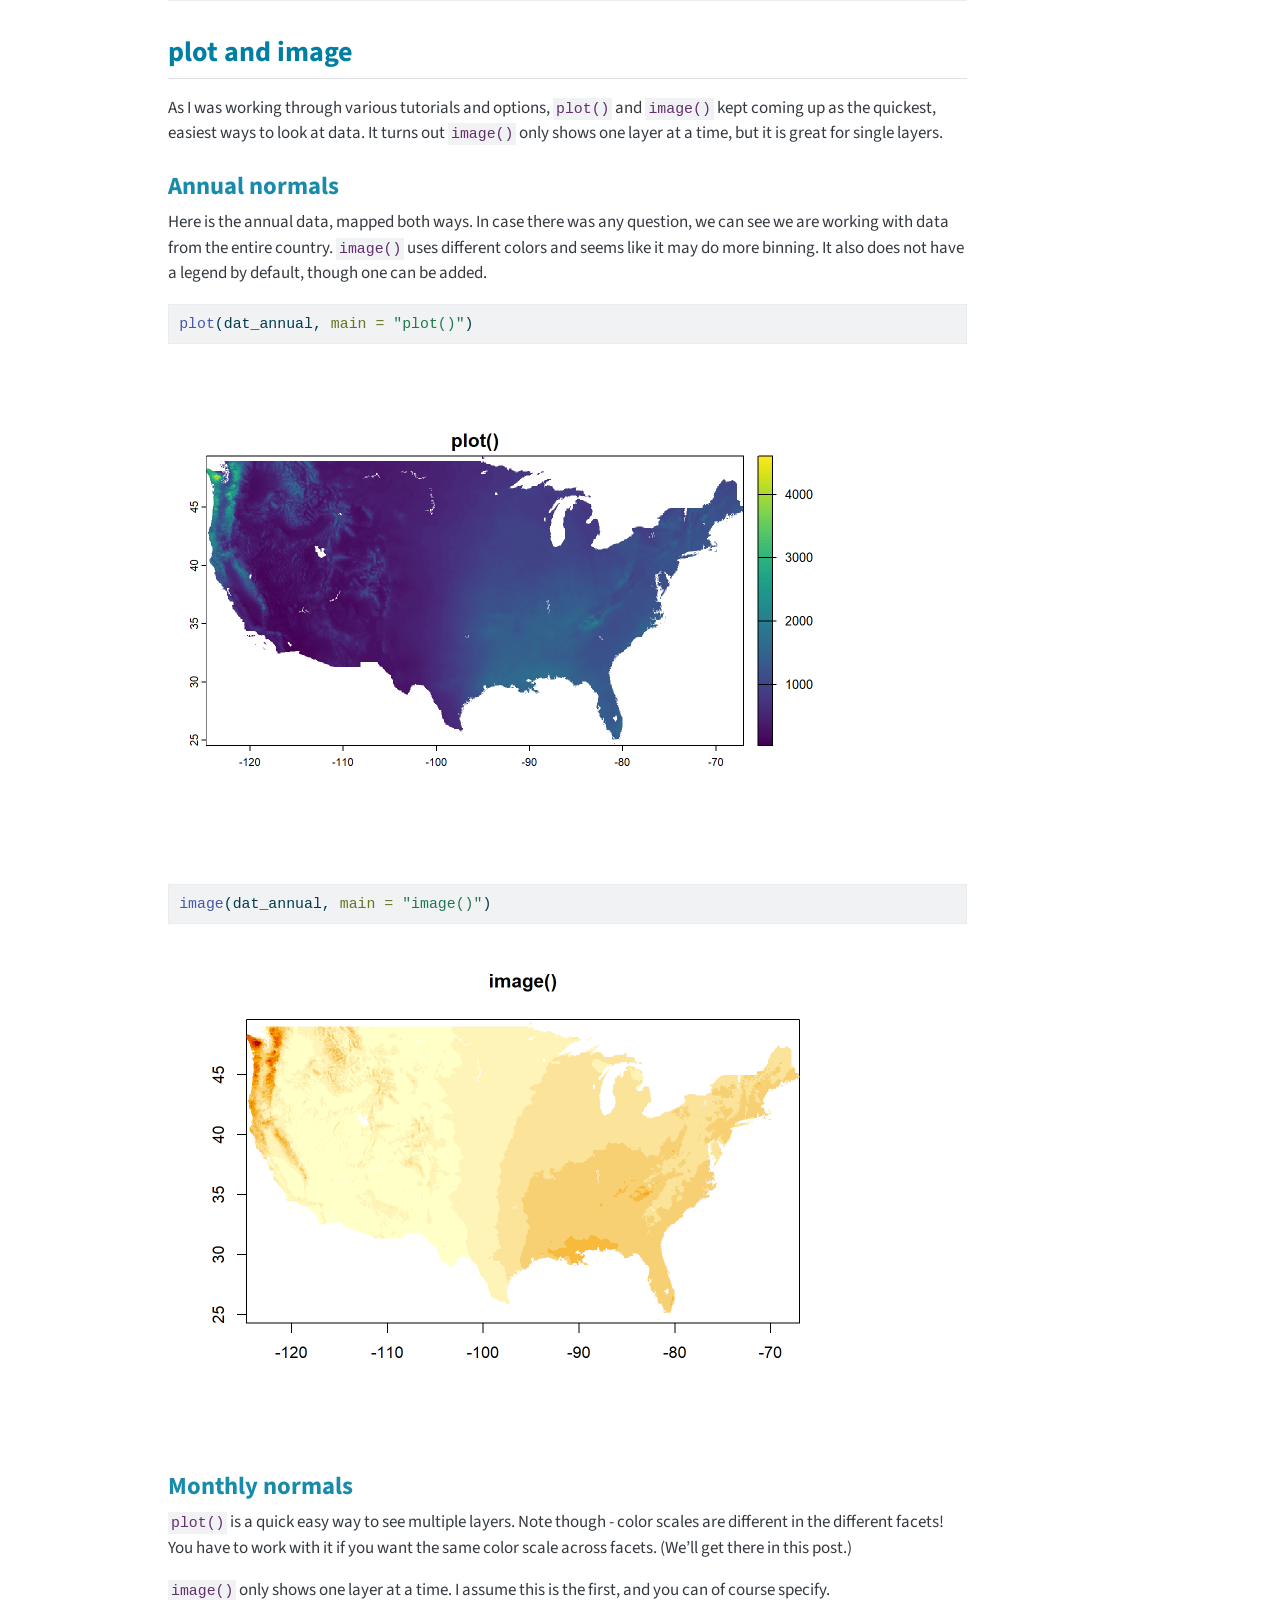
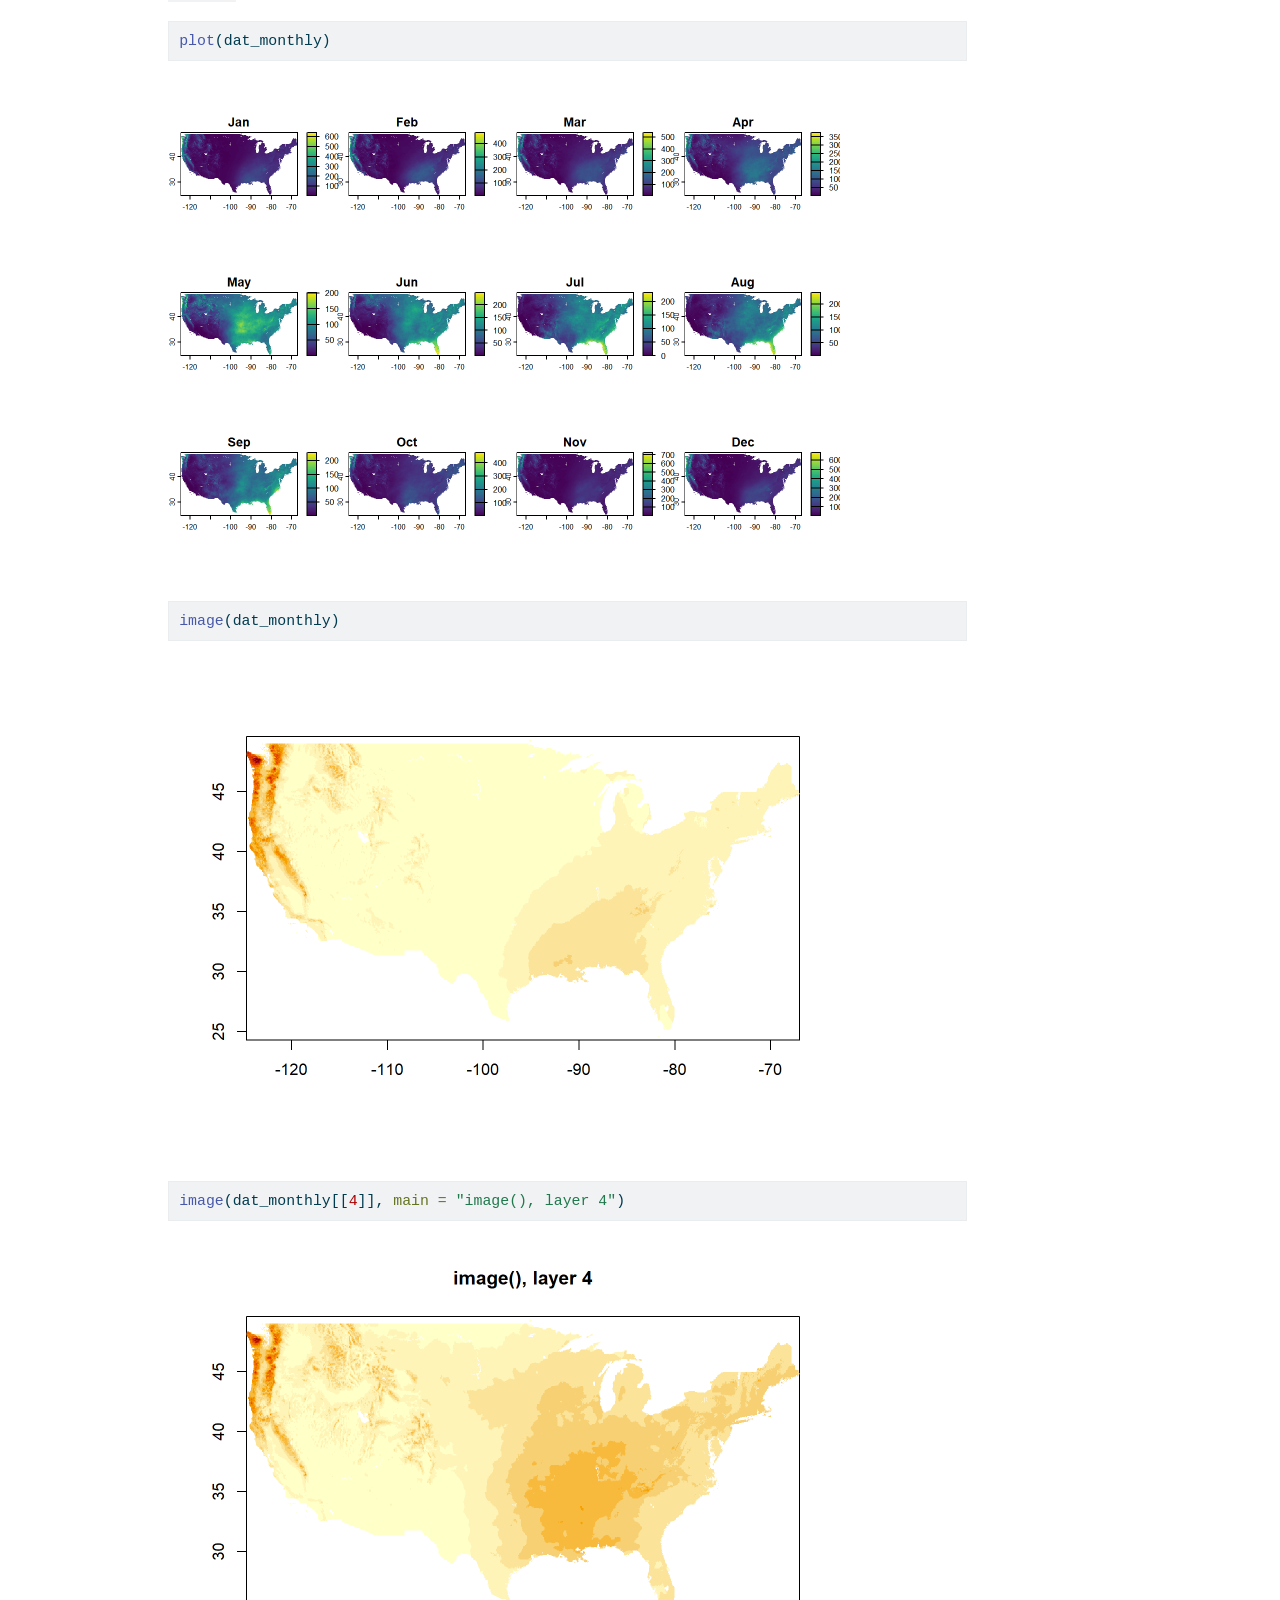
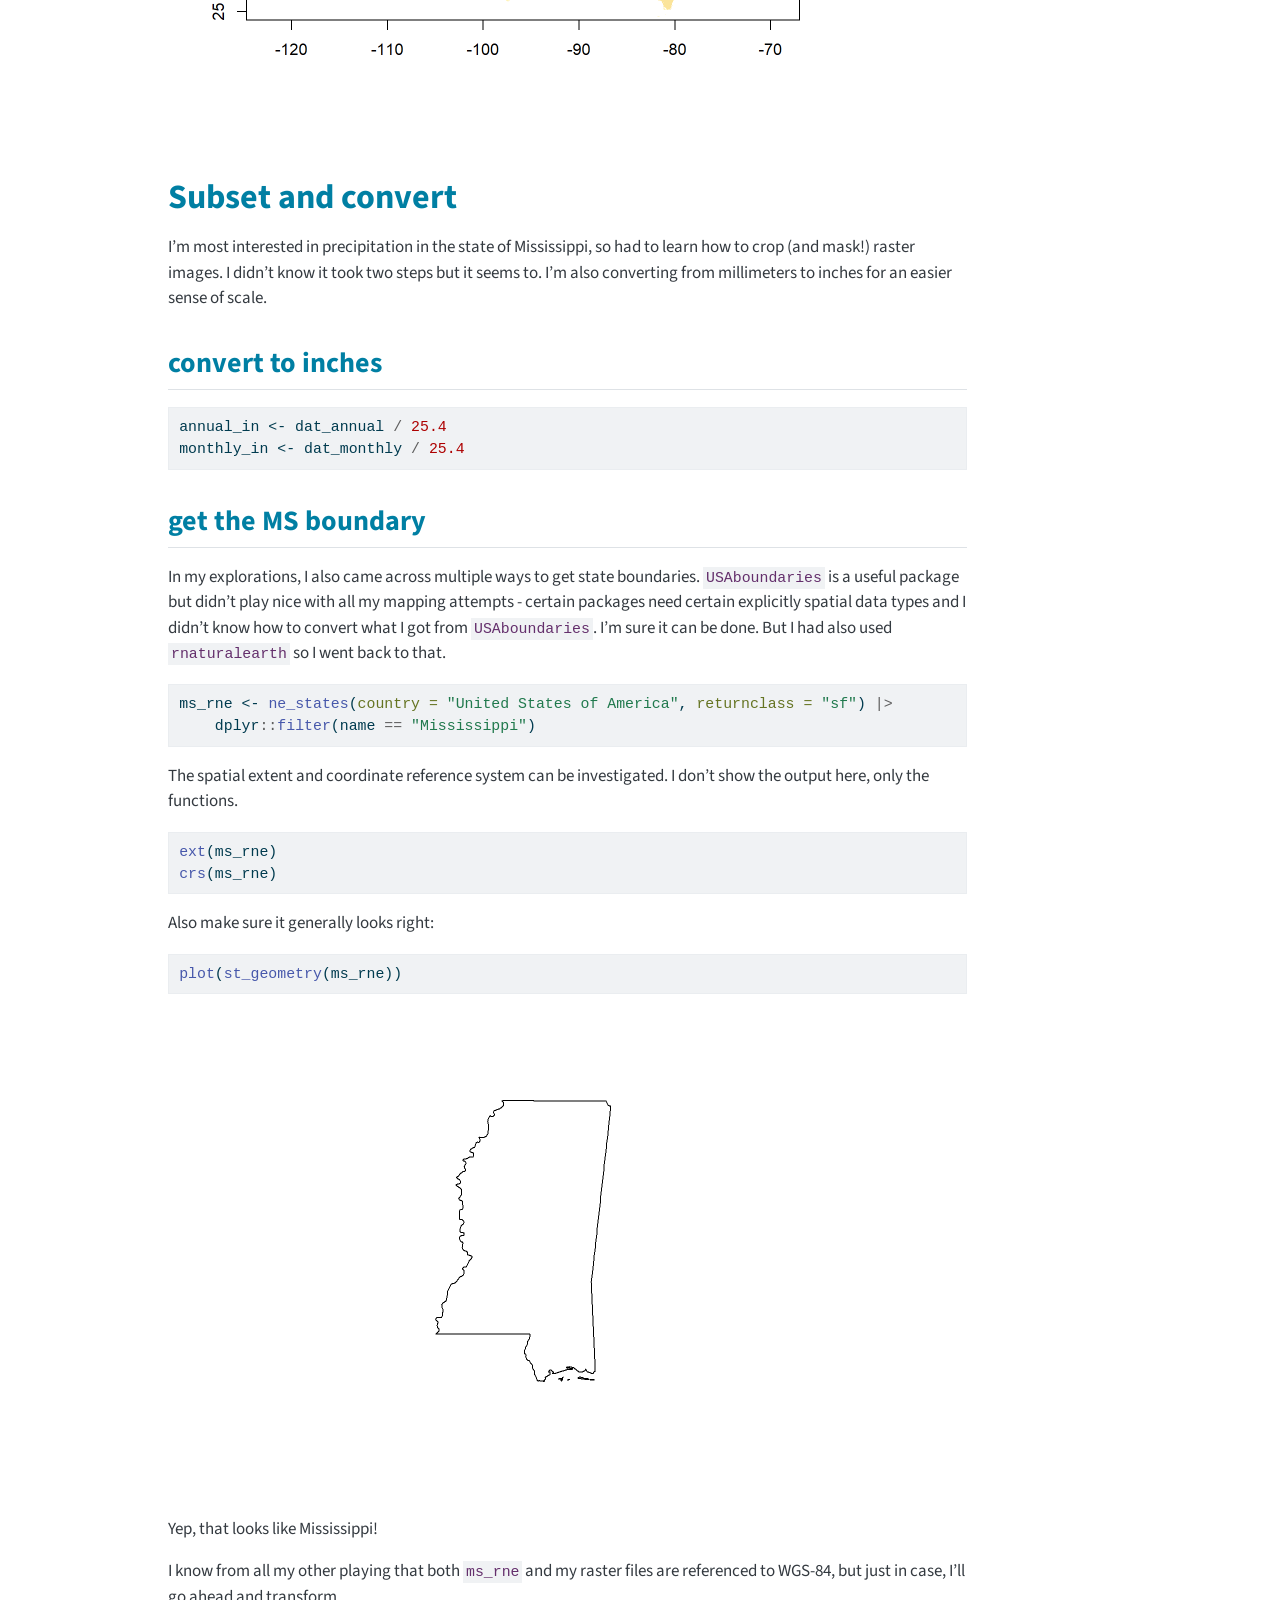
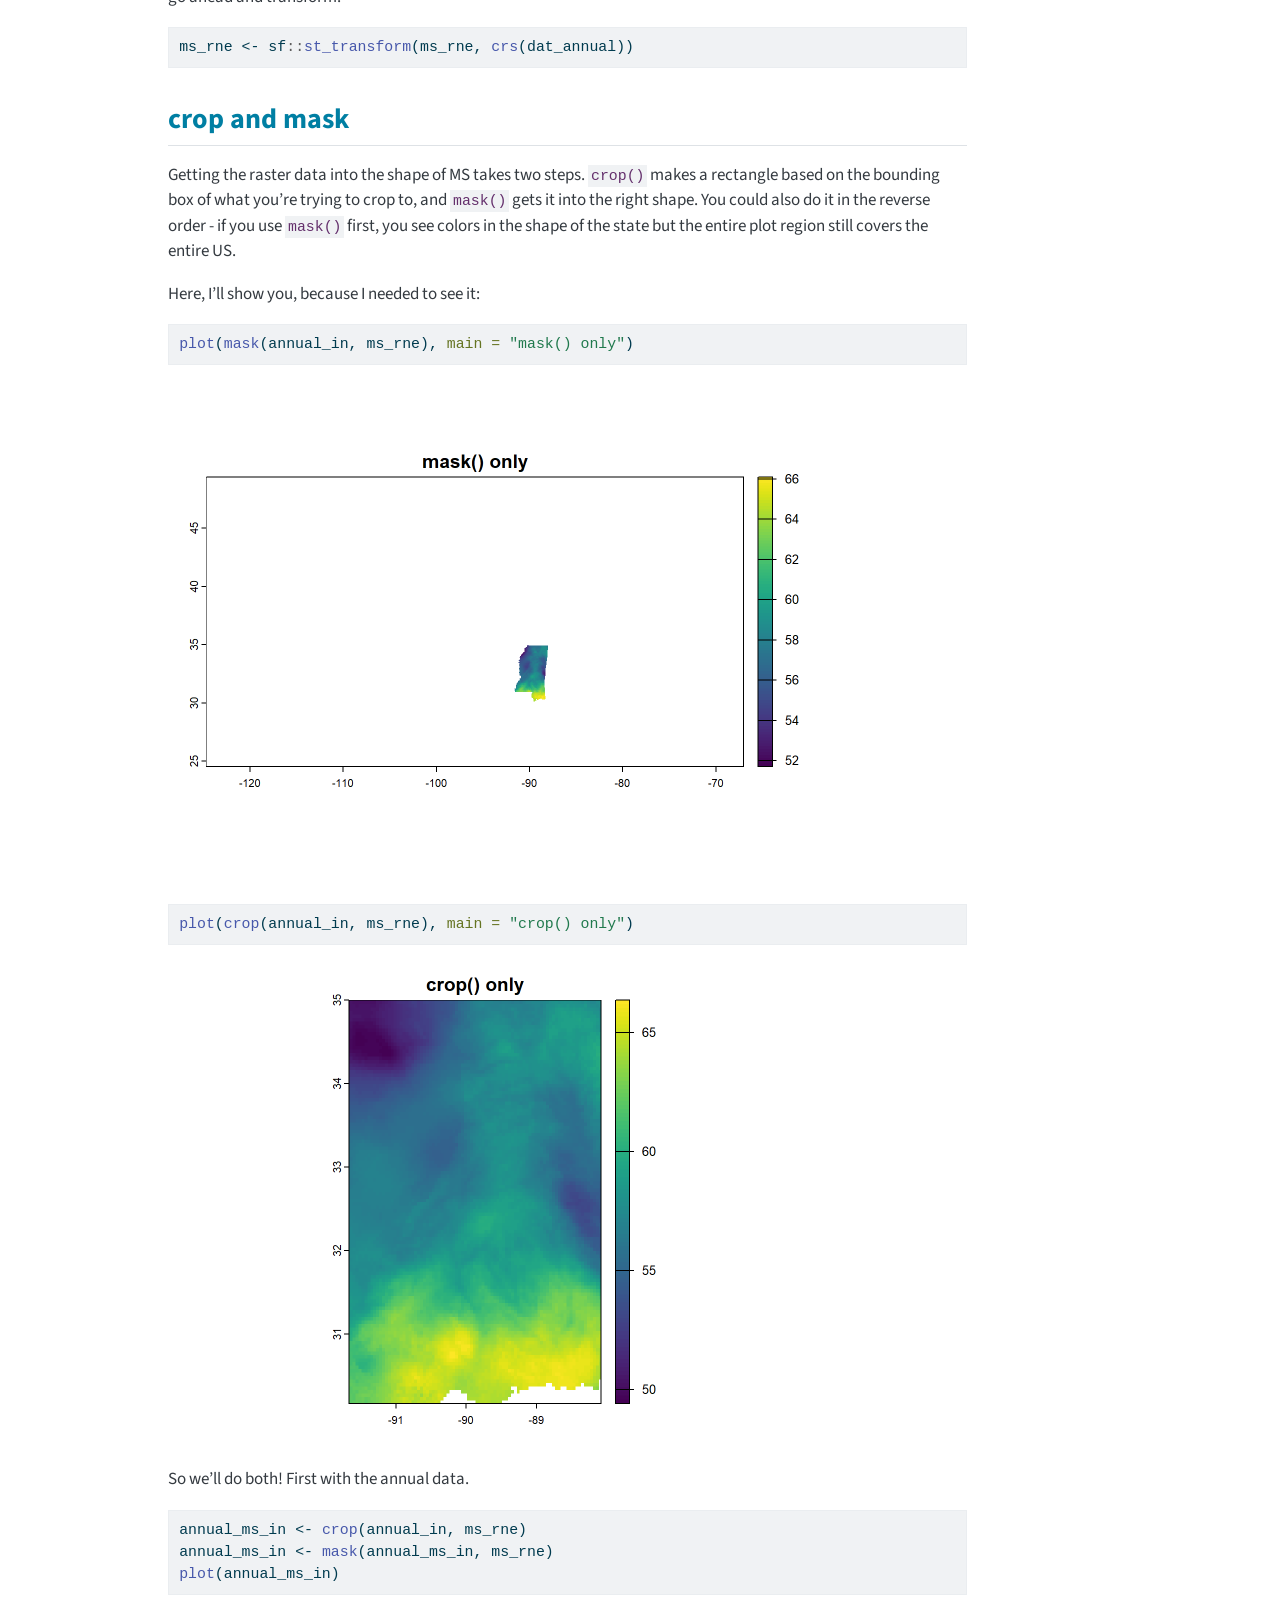
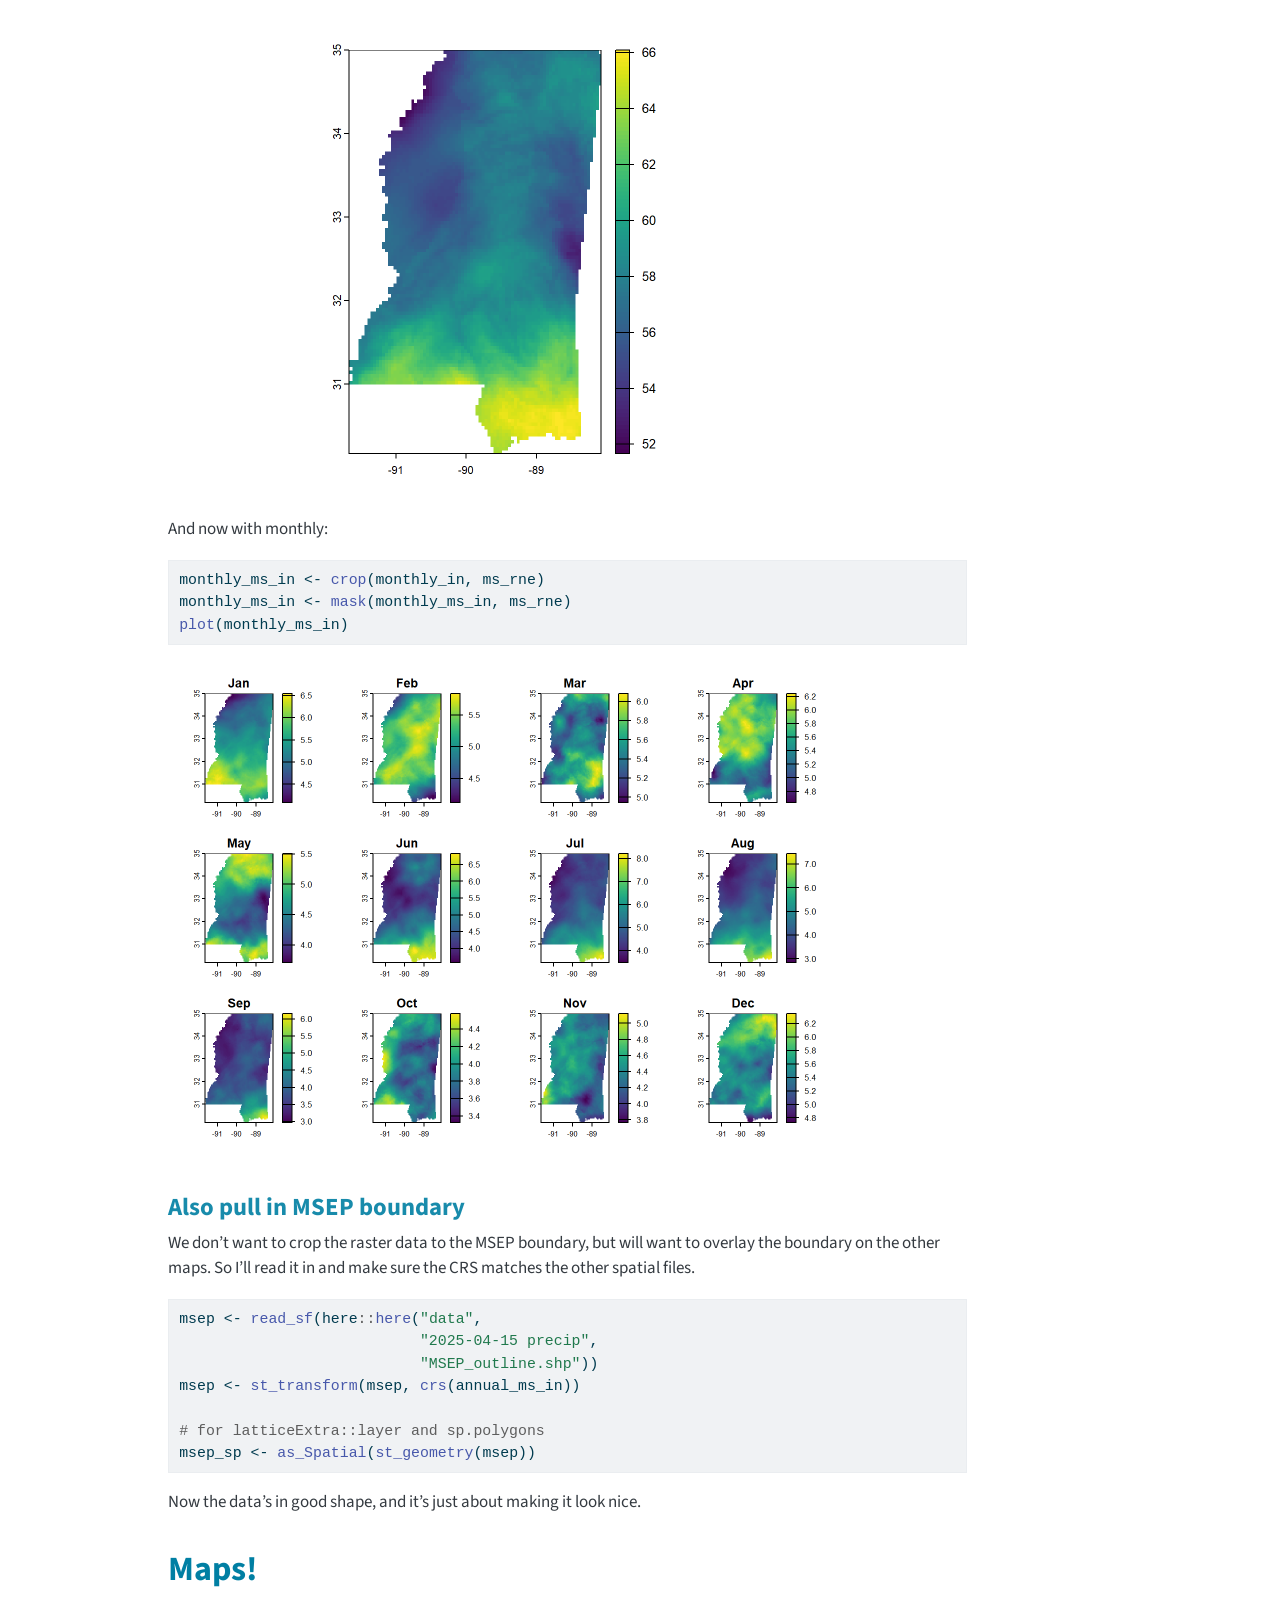
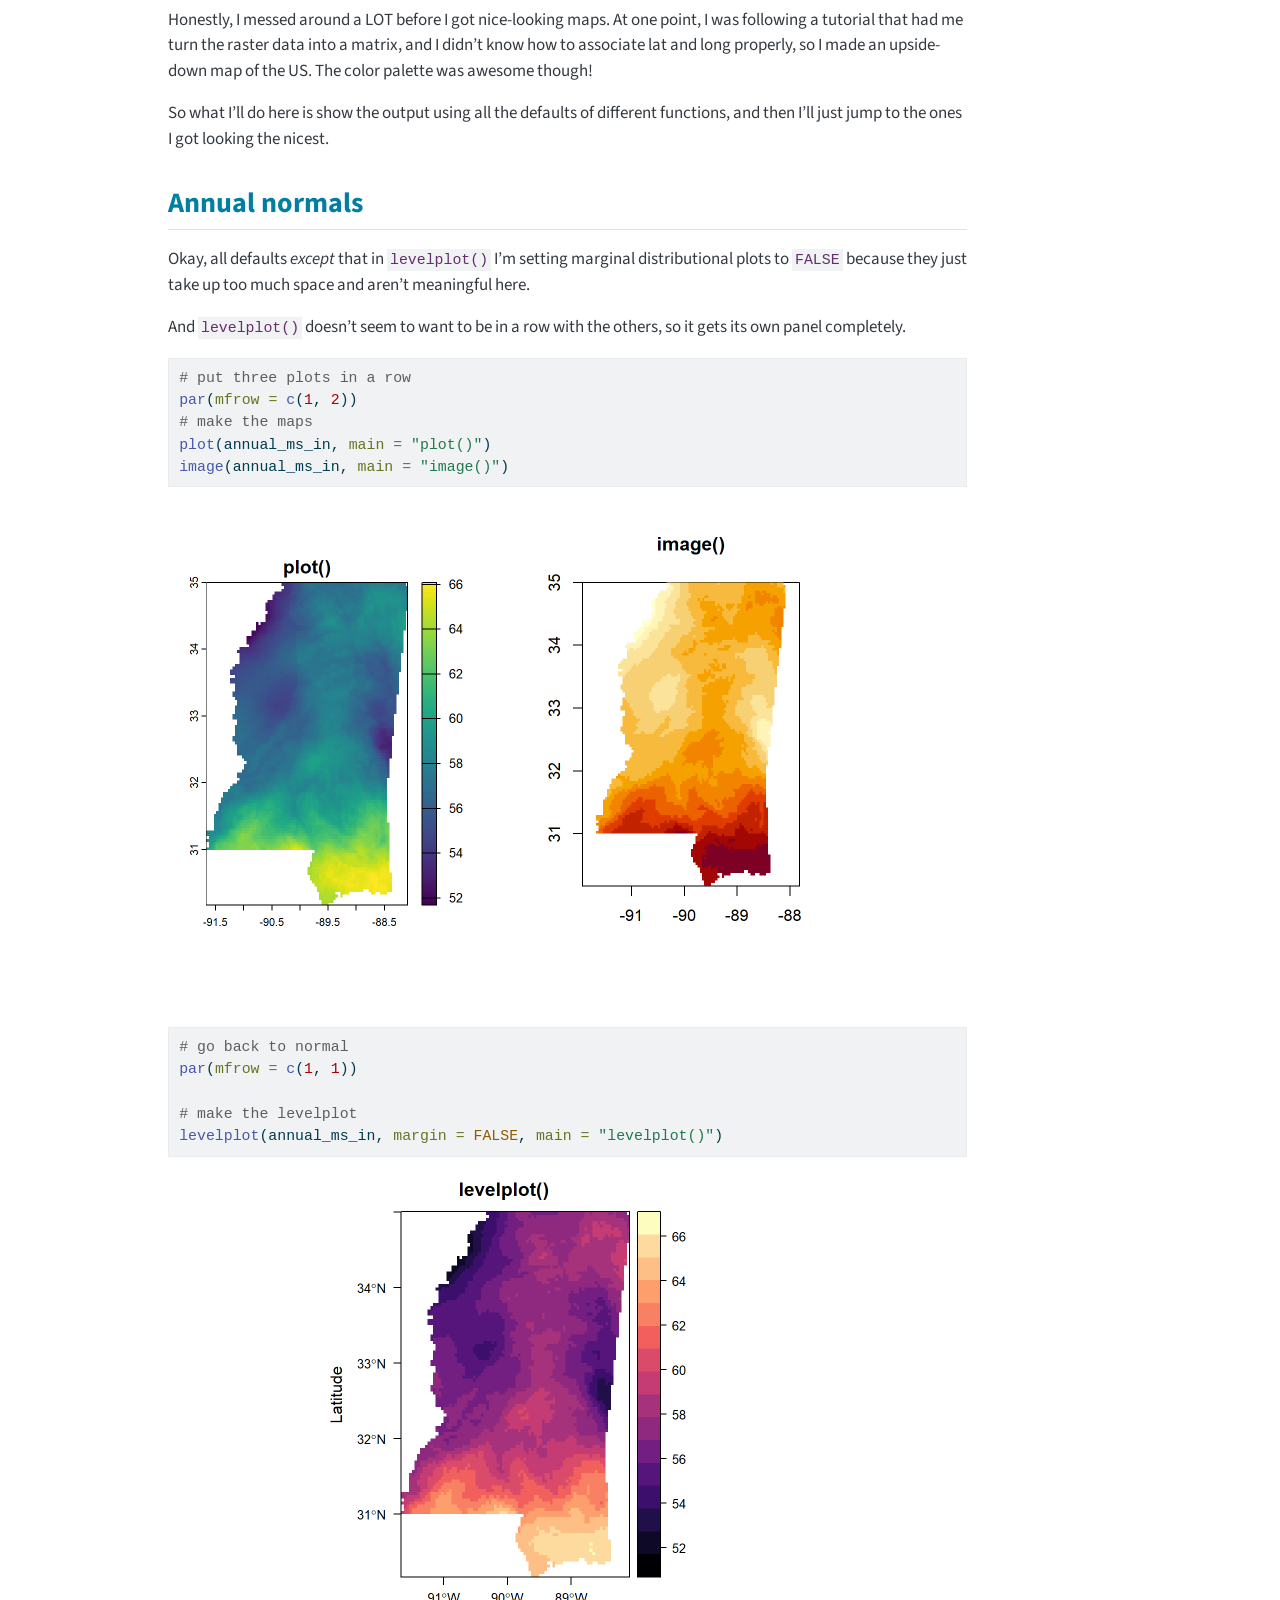
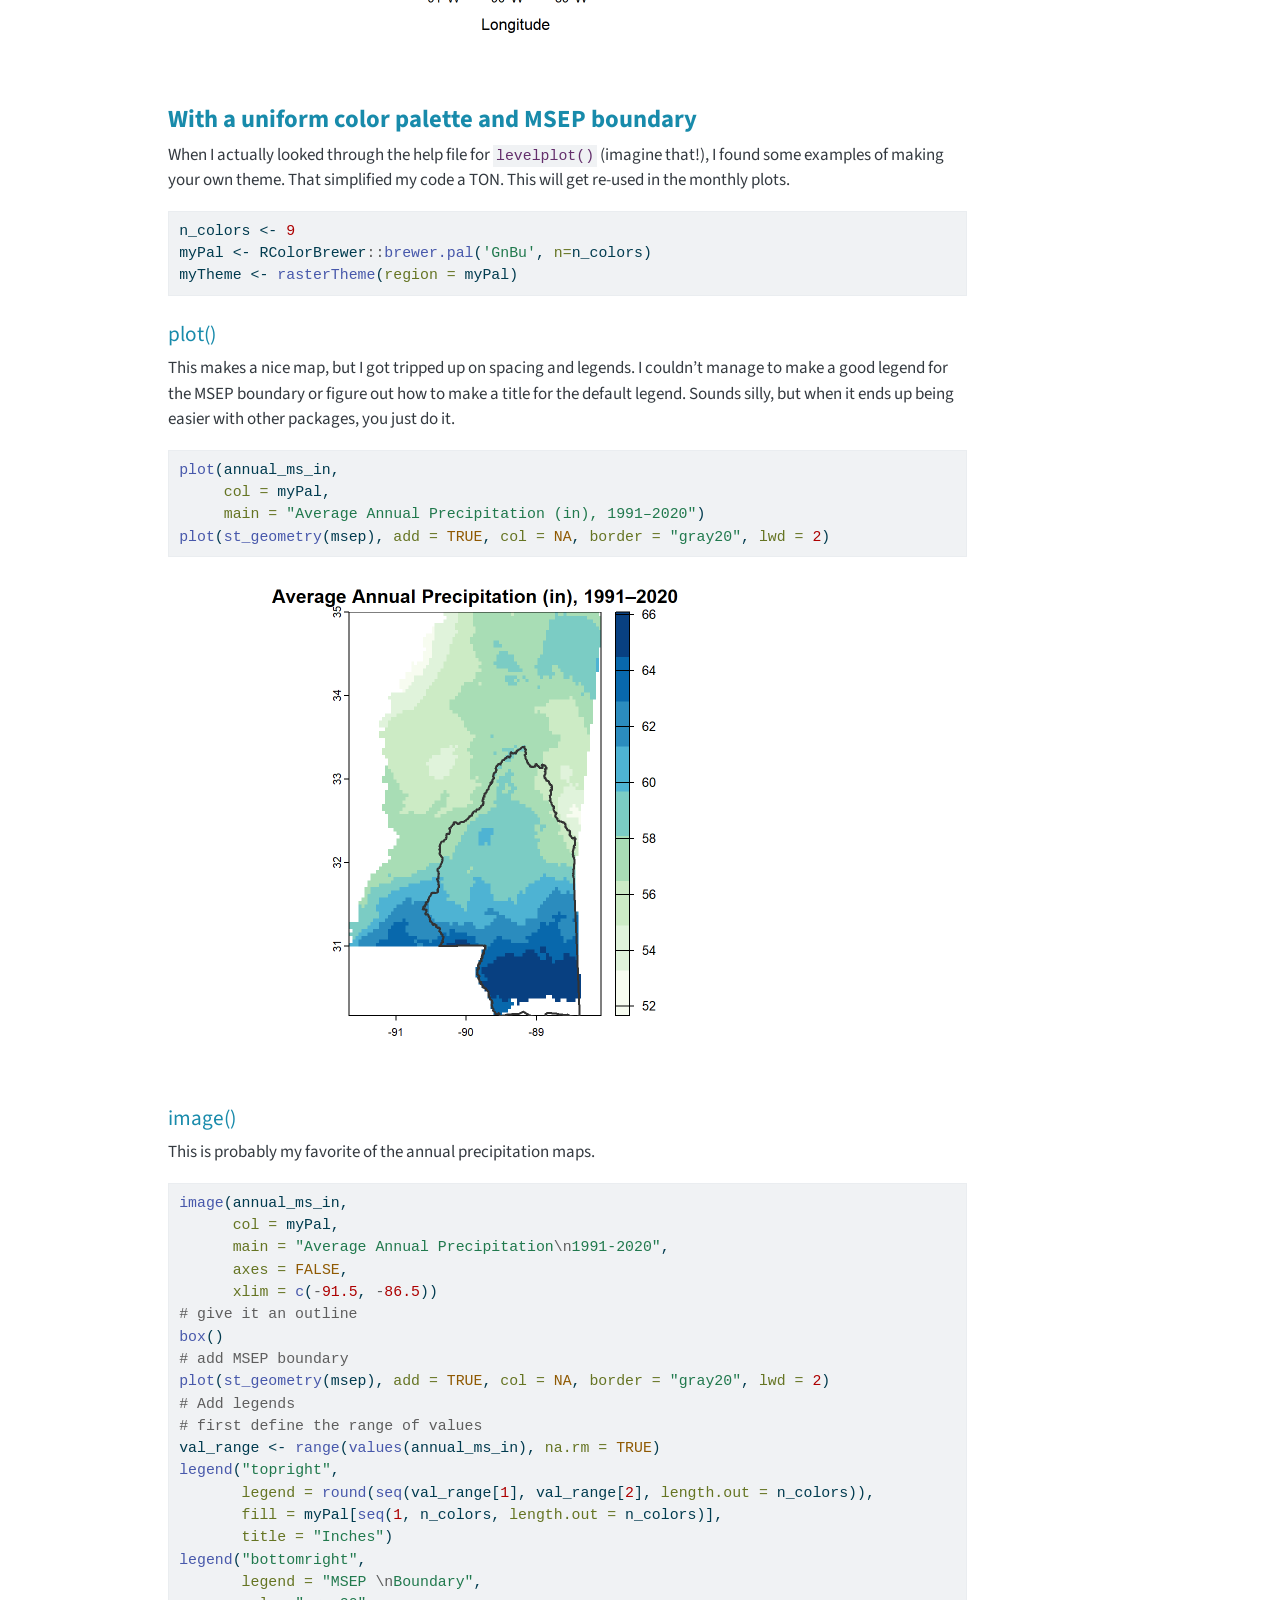
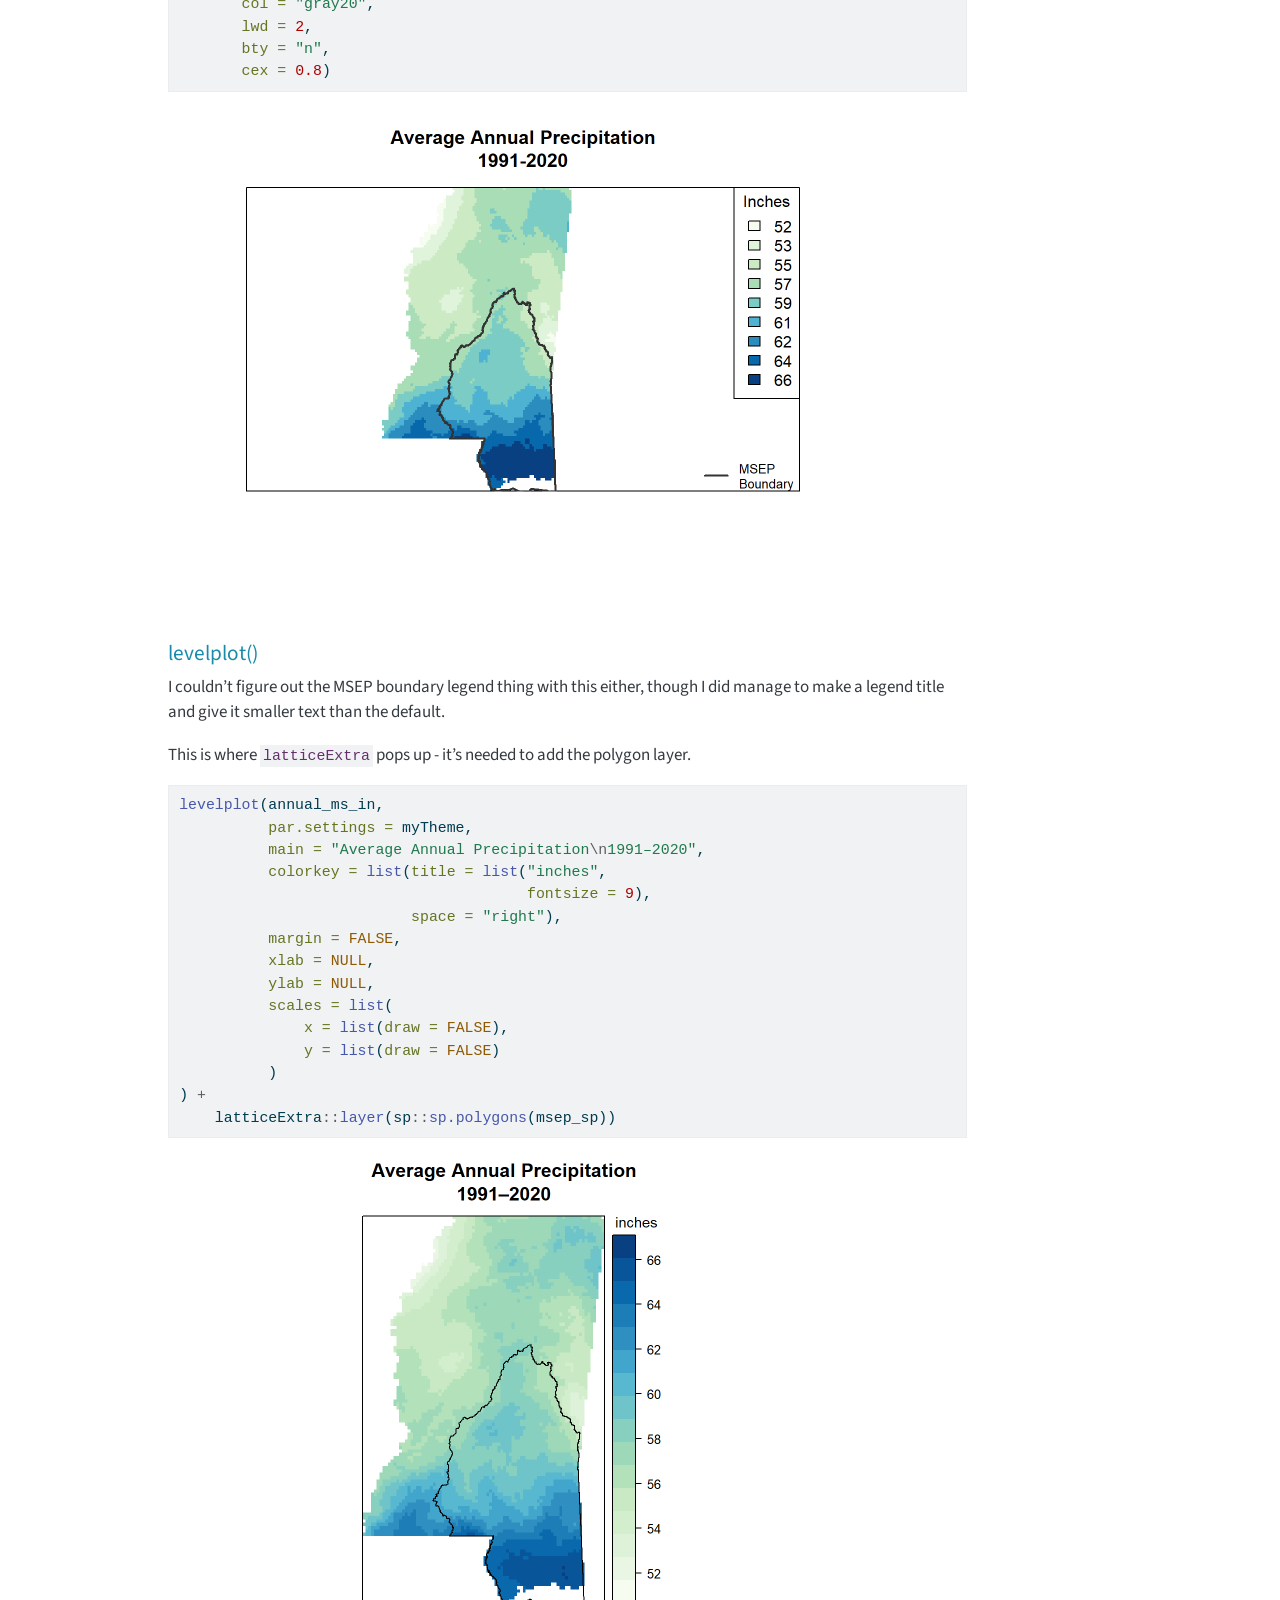
==== commit d93fecd5: "applied styles.css" ====
--- a/docs/posts/2025-04-15 Maps/index.html
+++ b/docs/posts/2025-04-15 Maps/index.html
@@ -79,9 +79,9 @@
 <link href="../../site_libs/quarto-html/quarto-syntax-highlighting-ed96de9b727972fe78a7b5d16c58bf87.css" rel="stylesheet" class="quarto-color-scheme-extra" id="quarto-text-highlighting-styles">
 <script src="../../site_libs/bootstrap/bootstrap.min.js"></script>
 <link href="../../site_libs/bootstrap/bootstrap-icons.css" rel="stylesheet">
-<link href="../../site_libs/bootstrap/bootstrap-8cae900a1ac7c8ef654821acbbbb24df.min.css" rel="stylesheet" append-hash="true" class="quarto-color-scheme" id="quarto-bootstrap" data-mode="light">
-<link href="../../site_libs/bootstrap/bootstrap-dark-8cae900a1ac7c8ef654821acbbbb24df.min.css" rel="stylesheet" append-hash="true" class="quarto-color-scheme quarto-color-alternate" id="quarto-bootstrap" data-mode="light">
-<link href="../../site_libs/bootstrap/bootstrap-8cae900a1ac7c8ef654821acbbbb24df.min.css" rel="stylesheet" append-hash="true" class="quarto-color-scheme-extra" id="quarto-bootstrap" data-mode="light">
+<link href="../../site_libs/bootstrap/bootstrap-afdfe123e5d8c8ae5c3695f4b64b4ef9.min.css" rel="stylesheet" append-hash="true" class="quarto-color-scheme" id="quarto-bootstrap" data-mode="light">
+<link href="../../site_libs/bootstrap/bootstrap-dark-431d71c3009c2629af1d3fa962f371e9.min.css" rel="stylesheet" append-hash="true" class="quarto-color-scheme quarto-color-alternate" id="quarto-bootstrap" data-mode="light">
+<link href="../../site_libs/bootstrap/bootstrap-afdfe123e5d8c8ae5c3695f4b64b4ef9.min.css" rel="stylesheet" append-hash="true" class="quarto-color-scheme-extra" id="quarto-bootstrap" data-mode="light">
 <script id="quarto-search-options" type="application/json">{
   "location": "navbar",
   "copy-button": false,
@@ -111,7 +111,6 @@
 }</script>
 
 
-<link rel="stylesheet" href="../../styles.css">
 </head>
 
 <body class="nav-fixed quarto-light">
